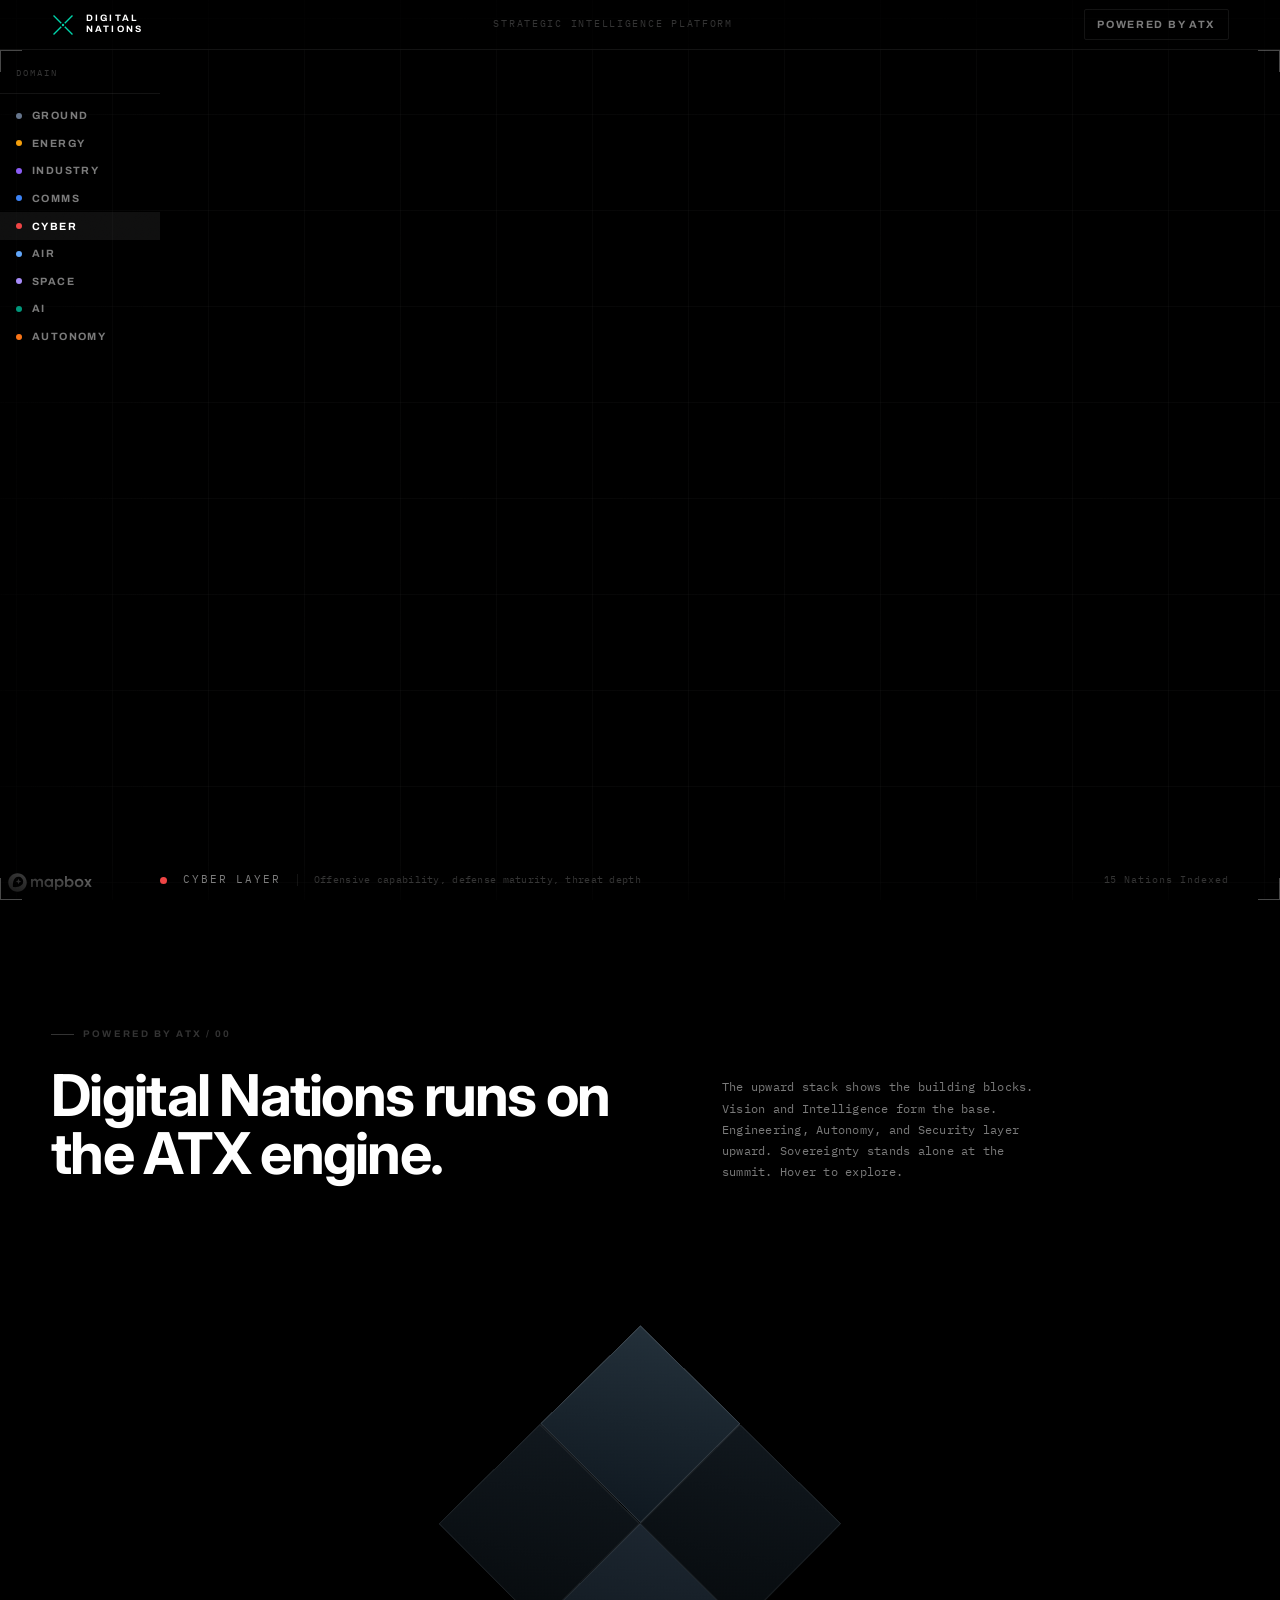
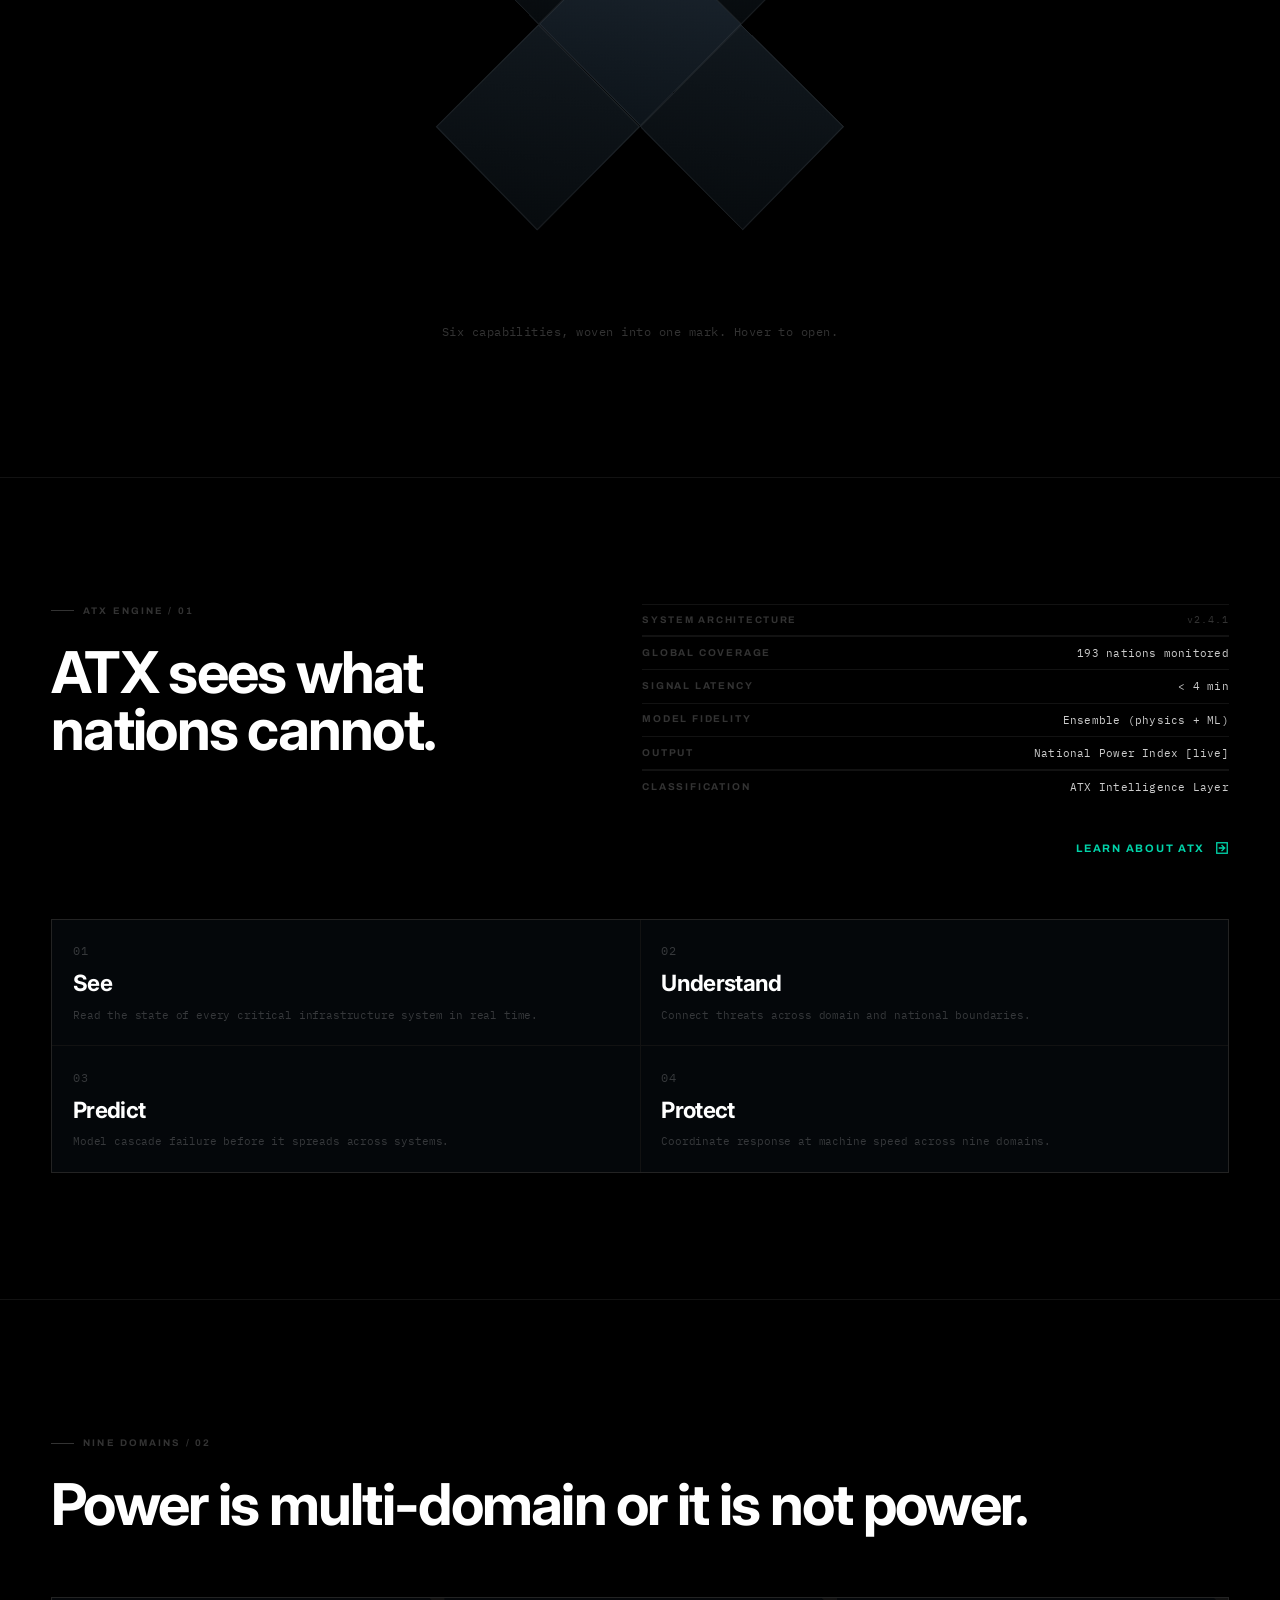
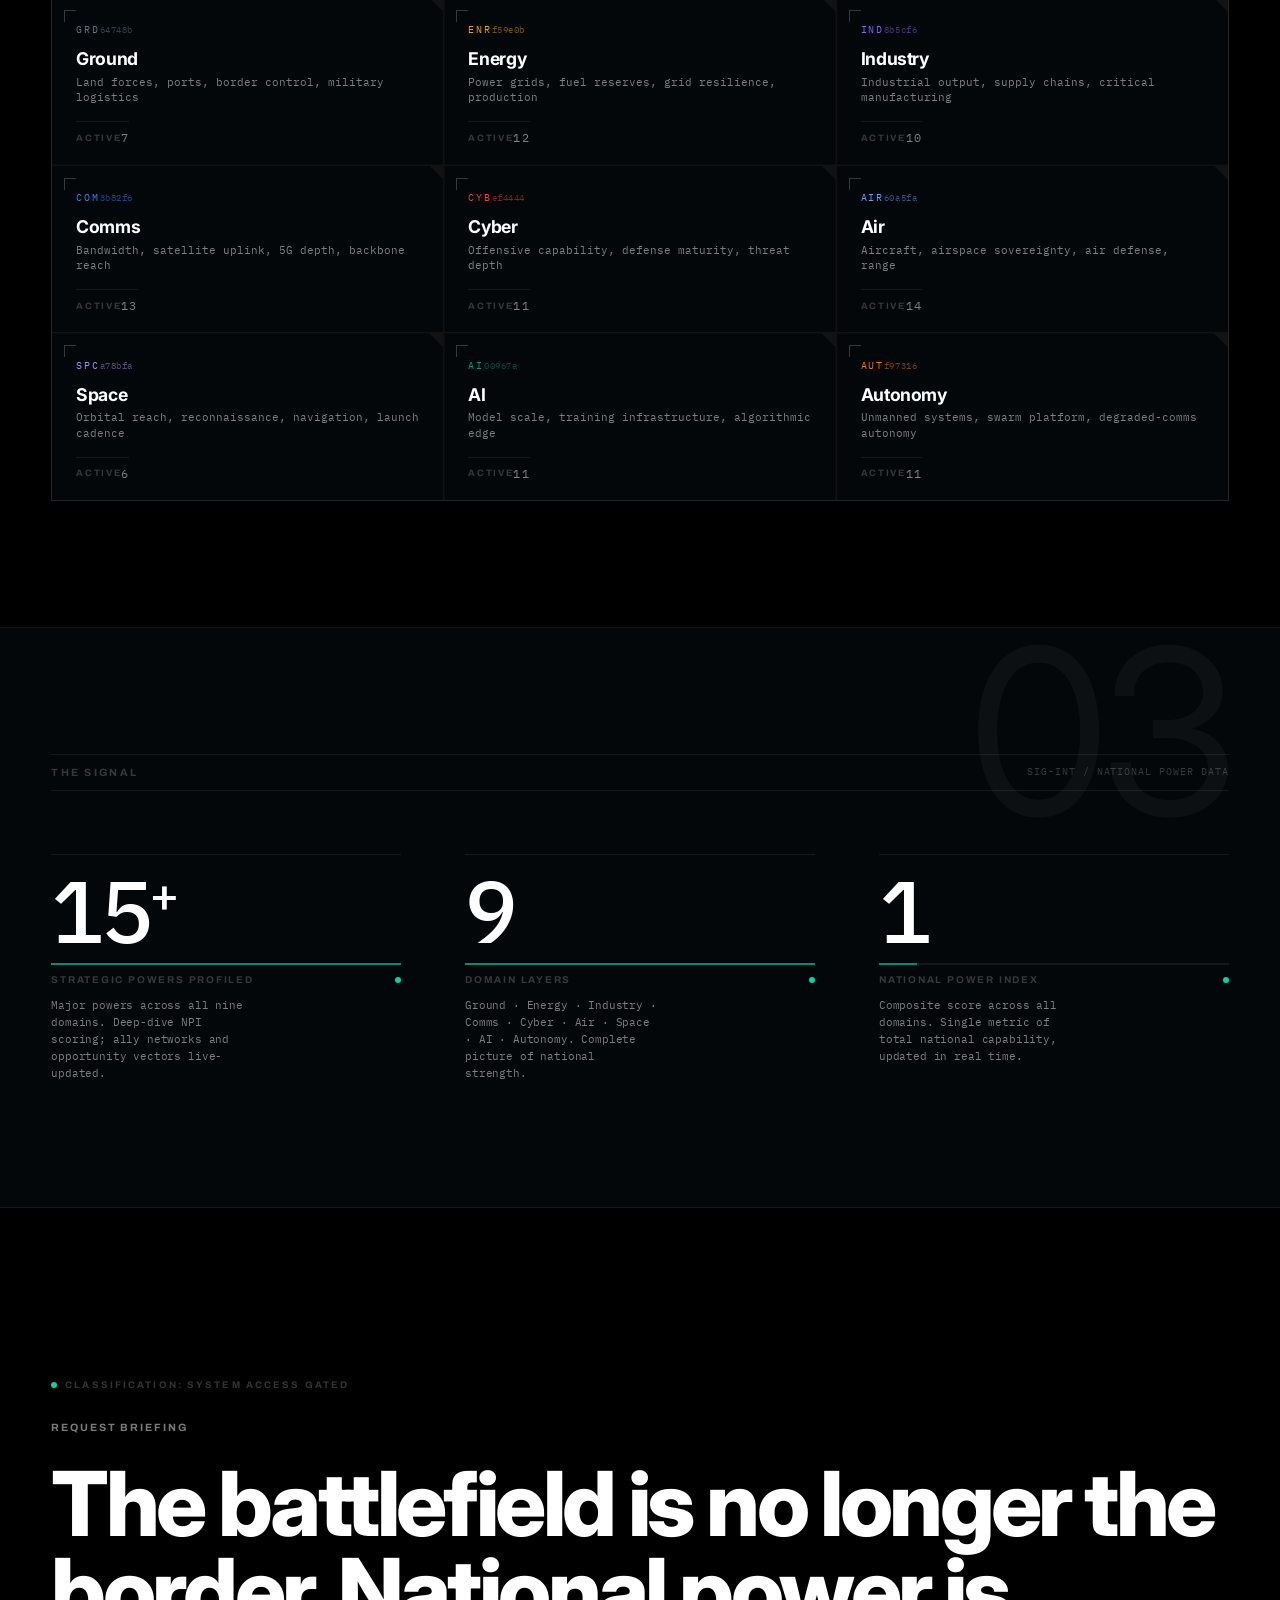
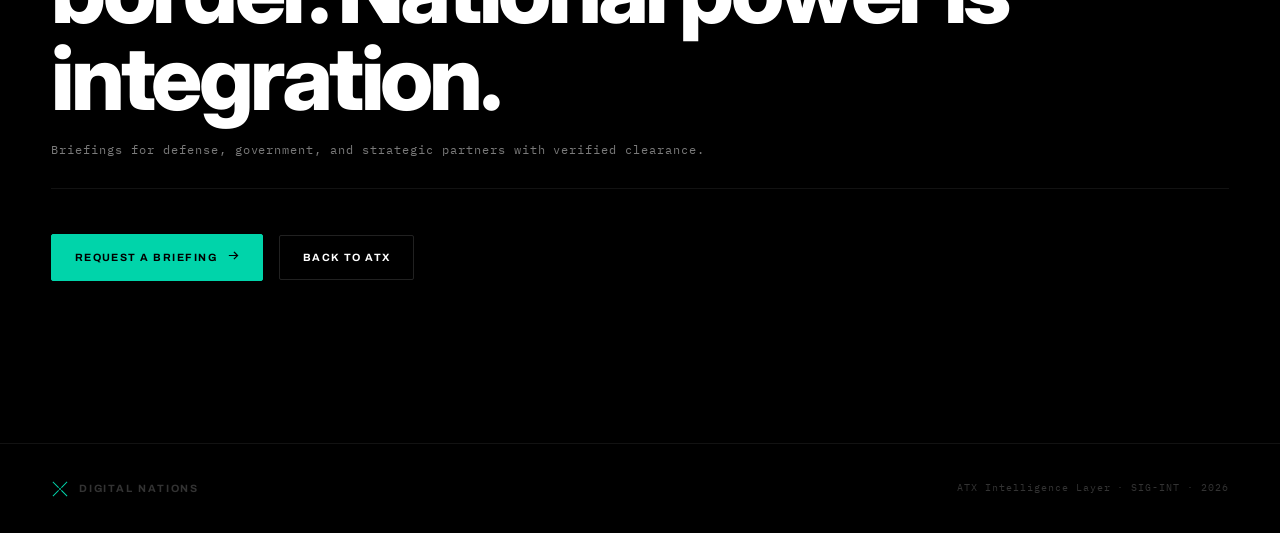
==== index.html @ 3fffde50 "Deploy: globe height fix" ====
<!DOCTYPE html>
<html lang="en">
  <head>
    <meta charset="UTF-8" />
    <meta name="viewport" content="width=device-width, initial-scale=1.0" />
    <title>Digital Nations — Strategic Intelligence Platform</title>
    <meta name="description" content="The battlefield is no longer the border. Map the power of nations across nine domains of national strength." />
    <link rel="preconnect" href="https://fonts.googleapis.com" />
    <link rel="preconnect" href="https://fonts.gstatic.com" crossorigin />
    <link href="https://fonts.googleapis.com/css2?family=IBM+Plex+Mono:wght@400;500&family=Inter:ital,opsz,wght@0,14..32,400;0,14..32,500;0,14..32,600;0,14..32,700;0,14..32,800;1,14..32,400&family=Archivo:wght@600;700&display=swap" rel="stylesheet" />
    <script type="module" crossorigin src="/assets/digital-nations-COZP13fL.js"></script>
    <link rel="stylesheet" crossorigin href="/assets/digital-nations-DhK5no0y.css">
  </head>
  <body>
    <div id="dn-root"></div>
  </body>
</html>
---- assets/digital-nations-DhK5no0y.css ----
:root{--nav-h:50px;--void:#000;--abyss:#04070a;--panel:#060c10;--glass:#ffffff0a;--wire:#ffffff12;--wire-2:#ffffff21;--ghost:#fff3;--dim:#ffffff7a;--text:#fffc;--bright:#fff;--accent:#00d4aa;--accent-sel:#00d4aa40;--d-ground:#64748b;--d-energy:#f59e0b;--d-industry:#8b5cf6;--d-comms:#3b82f6;--d-cyber:#ef4444;--d-air:#60a5fa;--d-space:#a78bfa;--d-ai:#00967a;--d-auto:#f97316;--sans:"Inter", system-ui, sans-serif;--label:"Archivo", "Inter", system-ui, sans-serif;--mono:"IBM Plex Mono", "Courier New", monospace;--fs-hero:clamp(2.8rem, 7vw, 6.6rem);--fs-h2:clamp(2rem, 4.5vw, 4rem);--fs-h3:clamp(1.1rem, 1.6vw, 1.5rem);--fs-stat:clamp(2.8rem, 7vw, 5.5rem);--fs-label:.66rem;--fs-label-s:.6rem;--fs-mono:.72rem;--fs-mono-s:.6rem;--fs-data:2.4rem;--track-display:-.03em;--track-hero:-.04em;--track-label:.18em;--track-label-s:.22em;--track-mono:.1em;--mx:clamp(1.2rem, 4vw, 5rem);--cols:12;--gap-col:1.125rem;--gap-row:1.25rem;--notch:14px;--notch-media:60px;--dur-fast:.25s;--dur:.3s;--dur-slow:.5s;--ease:cubic-bezier(.215, .62, .34, 1);--ease-out:ease-out}@media (prefers-reduced-motion:reduce){*,:before,:after{transition-duration:.01ms!important;animation:none!important}}.reveal{opacity:0;transition:opacity var(--dur-slow) var(--ease), transform var(--dur-slow) var(--ease);transform:translateY(20px)}.reveal.is-in{opacity:1;transform:none}*{box-sizing:border-box;margin:0;padding:0}html{-webkit-font-smoothing:antialiased;text-rendering:optimizelegibility;background:var(--void);scroll-behavior:smooth;font-size:16px}body{background:var(--void);color:var(--text);font-family:var(--sans);letter-spacing:-.01em;font-weight:400;line-height:1.5;overflow-x:clip}::selection{background:var(--accent-sel);color:var(--bright)}img,video{max-width:100%;display:block}a{color:inherit;text-decoration:none}body:after{content:"";z-index:999;pointer-events:none;opacity:.04;mix-blend-mode:overlay;background-image:url("data:image/svg+xml,%3Csvg xmlns='http://www.w3.org/2000/svg' width='160' height='160'%3E%3Cfilter id='n'%3E%3CfeTurbulence type='fractalNoise' baseFrequency='0.85' numOctaves='2'/%3E%3C/filter%3E%3Crect width='100%25' height='100%25' filter='url(%23n)'/%3E%3C/svg%3E");position:fixed;inset:0}.dn-nav{z-index:100;height:var(--nav-h);padding-inline:var(--mx);-webkit-backdrop-filter:blur(24px);border-bottom:1px solid var(--wire);background:#000000d1;justify-content:space-between;align-items:center;gap:1rem;display:flex;position:fixed;inset:0 0 auto}.dn-nav__logo{align-items:center;gap:.7rem;display:flex}.dn-nav__x{width:24px;height:24px;color:var(--accent);flex-shrink:0}.dn-nav__name{flex-direction:column;gap:.1rem;line-height:1;display:flex}.dn-nav__name span{font-family:var(--label);text-transform:uppercase;letter-spacing:var(--track-label-s);color:var(--bright);font-size:.58rem;font-weight:700}.dn-nav__class{font-family:var(--mono);font-size:var(--fs-mono-s);letter-spacing:var(--track-label);color:var(--ghost);text-transform:uppercase}@media (width<=700px){.dn-nav__class{display:none}}.dn-nav__atx{font-family:var(--label);text-transform:uppercase;letter-spacing:.16em;font-weight:700;font-size:var(--fs-label);color:var(--dim);border:1px solid var(--wire);transition:color var(--dur-fast) var(--ease-out), border-color var(--dur-fast) var(--ease-out);white-space:nowrap;border-radius:2px;padding:.4rem .8rem}.dn-nav__atx:hover{color:var(--bright);border-color:var(--wire-2)}.dn-stage{height:100svh;position:relative;overflow:hidden}.dn-map{z-index:0;width:100%;height:100%;position:absolute;inset:0}.dn-grid{z-index:2;pointer-events:none;background-image:linear-gradient(#ffffff06 1px,#0000 1px),linear-gradient(90deg,#ffffff06 1px,#0000 1px);background-position:50%;background-size:96px 96px;position:absolute;inset:0}.dn-corner{z-index:6;pointer-events:none;width:22px;height:22px;position:absolute}.dn-corner--tl{top:var(--nav-h);border-top:1px solid #ffffff47;border-left:1px solid #ffffff47;left:0}.dn-corner--tr{top:var(--nav-h);border-top:1px solid #ffffff47;border-right:1px solid #ffffff47;right:0}.dn-corner--bl{border-bottom:1px solid #ffffff47;border-left:1px solid #ffffff47;bottom:0;left:0}.dn-corner--br{border-bottom:1px solid #ffffff47;border-right:1px solid #ffffff47;bottom:0;right:0}.dn-layers{top:var(--nav-h);z-index:5;scrollbar-width:none;background:linear-gradient(90deg,#000000c7 0%,#0000 100%);flex-direction:column;width:160px;padding:1rem 0;display:flex;position:absolute;bottom:0;left:0;overflow-y:auto}.dn-layers::-webkit-scrollbar{display:none}.dn-layers__head{font-family:var(--mono);letter-spacing:var(--track-label-s);color:var(--ghost);text-transform:uppercase;border-bottom:1px solid var(--wire);margin-bottom:.5rem;padding:0 1rem .8rem;font-size:.58rem}.dn-layer{cursor:pointer;text-align:left;transition:background var(--dur-fast) var(--ease-out);background:0 0;border:none;align-items:center;gap:.6rem;padding:.52rem 1rem;display:flex}.dn-layer:hover{background:#ffffff0d}.dn-layer--active{background:#ffffff0f}.dn-layer__dot{background:var(--lc,#ffffff4d);border-radius:50%;flex-shrink:0;width:6px;height:6px}.dn-layer__label{font-family:var(--label);text-transform:uppercase;letter-spacing:.14em;font-weight:700;font-size:var(--fs-label);color:var(--dim);transition:color var(--dur-fast) var(--ease-out)}.dn-layer--active .dn-layer__label{color:var(--bright)}.dn-layer:hover .dn-layer__label{color:var(--text)}.dn-strip{z-index:5;padding:.75rem var(--mx) .75rem 160px;pointer-events:none;background:linear-gradient(#0000 0%,#000000b8 100%);align-items:center;gap:1rem;display:flex;position:absolute;bottom:0;left:0;right:0}.dn-strip__dot{border-radius:50%;flex-shrink:0;width:7px;height:7px}.dn-strip__name{font-family:var(--mono);font-size:var(--fs-label);letter-spacing:var(--track-label);color:var(--dim);text-transform:uppercase;white-space:nowrap}.dn-strip__sep{background:var(--wire);flex-shrink:0;width:1px;height:12px}.dn-strip__desc{font-family:var(--mono);font-size:var(--fs-mono-s);color:var(--ghost);letter-spacing:.03em;white-space:nowrap;text-overflow:ellipsis;overflow:hidden}.dn-strip__count{font-family:var(--mono);font-size:var(--fs-mono-s);color:var(--ghost);letter-spacing:var(--track-mono);white-space:nowrap;margin-left:auto}@media (width<=700px){.dn-strip{padding-left:1rem}.dn-strip__desc,.dn-strip__count{display:none}}.dn-panel{top:var(--nav-h);z-index:10;-webkit-backdrop-filter:blur(20px);border-left:1px solid var(--wire);scrollbar-width:none;background:#04080cf0;flex-direction:column;gap:0;width:340px;animation:.38s cubic-bezier(.22,1,.36,1) forwards panelIn;display:flex;position:absolute;bottom:0;right:0;overflow-y:auto}.dn-panel::-webkit-scrollbar{display:none}@keyframes panelIn{0%{opacity:0;transform:translate(20px)}to{opacity:1;transform:translate(0)}}.dn-panel__head{border-bottom:1px solid var(--wire);justify-content:space-between;align-items:flex-start;gap:.5rem;padding:1.2rem 1.2rem 1rem;display:flex}.dn-panel__tag{font-family:var(--label);font-weight:700;font-size:var(--fs-label-s);letter-spacing:var(--track-label-s);color:var(--accent);text-transform:uppercase;margin-bottom:.4rem}.dn-panel__name{font-family:var(--label);letter-spacing:.06em;color:var(--bright);text-transform:uppercase;font-size:1.05rem;font-weight:700;line-height:1.1}.dn-panel__id{font-family:var(--mono);font-size:var(--fs-mono-s);color:var(--ghost);letter-spacing:var(--track-mono);margin-top:.3rem}.dn-panel__close{border:1px solid var(--wire);cursor:pointer;width:28px;height:28px;color:var(--dim);transition:border-color var(--dur-fast) var(--ease-out), color var(--dur-fast) var(--ease-out);background:0 0;border-radius:2px;flex-shrink:0;justify-content:center;align-items:center;display:flex}.dn-panel__close:hover{border-color:var(--wire-2);color:var(--bright)}.dn-panel__close svg{width:12px;height:12px}.dn-panel__npi{border-bottom:1px solid var(--wire);background:#ffffff05;align-items:baseline;gap:.6rem;padding:1rem 1.2rem;display:flex;position:relative;overflow:hidden}.dn-panel__npi-x{opacity:.04;pointer-events:none;width:80px;height:80px;color:var(--bright);position:absolute;top:50%;right:1.2rem;transform:translateY(-50%)}.dn-panel__npi-x svg{width:100%;height:100%}.dn-panel__npi-val{font-family:var(--mono);font-weight:500;font-size:var(--fs-data);color:var(--bright);letter-spacing:-.03em;z-index:1;line-height:1;position:relative}.dn-panel__npi-label{font-family:var(--label);font-weight:700;font-size:var(--fs-label-s);letter-spacing:var(--track-label-s);color:var(--ghost);text-transform:uppercase;z-index:1;position:relative}.dn-panel__section-label{font-family:var(--label);letter-spacing:var(--track-label-s);text-transform:uppercase;color:var(--ghost);justify-content:space-between;align-items:center;margin-bottom:.75rem;font-size:.56rem;font-weight:700;display:flex}.dn-panel__section-tag{font-family:var(--mono);font-size:var(--fs-mono-s);letter-spacing:var(--track-mono);color:var(--ghost);text-transform:uppercase}.dn-panel__intel{border-bottom:1px solid var(--wire);flex-direction:column;gap:.5rem;padding:.9rem 1.2rem;display:flex}.dn-panel__intel-row{border-top:1px solid var(--wire);align-items:center;gap:.5rem;padding-top:.45rem;display:flex}.dn-panel__intel-abbr{font-family:var(--mono);font-size:var(--fs-mono-s);letter-spacing:.08em;flex-shrink:0;width:28px}.dn-panel__intel-bar{background:var(--wire);flex:1;height:2px;overflow:hidden}.dn-panel__intel-fill{height:100%;transition:width .6s cubic-bezier(.22,1,.36,1)}.dn-panel__intel-val{font-family:var(--mono);font-size:var(--fs-mono-s);color:var(--text);letter-spacing:var(--track-mono);text-align:right;flex-shrink:0;width:24px}.dn-panel__intel--context .dn-panel__context{font-family:var(--mono);color:var(--dim);max-height:4.5em;font-size:.7rem;line-height:1.5;overflow:hidden}.dn-panel__opp{border-top:1px solid var(--wire);padding-top:.45rem}.dn-panel__opp-text{font-family:var(--mono);color:var(--text);letter-spacing:.02em;font-size:.68rem;line-height:1.5}.dn-panel__opp-pending{font-family:var(--mono);font-size:var(--fs-mono-s);color:var(--ghost);letter-spacing:var(--track-mono);text-transform:uppercase}.dn-panel__layers{border-bottom:1px solid var(--wire);flex-direction:column;gap:.65rem;padding:1rem 1.2rem;display:flex}.dn-panel__layer-head{align-items:center;gap:.5rem;display:flex}.dn-panel__layer-abbr{font-family:var(--mono);font-size:var(--fs-mono-s);letter-spacing:.08em;flex-shrink:0;width:26px}.dn-panel__layer-label{font-size:var(--fs-mono);color:var(--dim);letter-spacing:.01em;flex:1}.dn-panel__layer--active .dn-panel__layer-label{color:var(--text)}.dn-panel__layer-val{font-family:var(--mono);color:var(--text);letter-spacing:.04em;text-align:right;width:26px;font-size:.7rem}.dn-gauge{background:#ffffff12;height:2px;margin-top:5px;overflow:hidden}.dn-gauge__fill{height:100%;transition:width .6s cubic-bezier(.22,1,.36,1)}.dn-panel__allies{border-bottom:1px solid var(--wire);padding:1rem 1.2rem}.dn-panel__ally-row{flex-wrap:wrap;gap:.4rem;display:flex}.dn-panel__ally{font-family:var(--mono);font-size:var(--fs-mono-s);letter-spacing:.06em;color:var(--dim);border:1px solid var(--wire);border-radius:2px;padding:.22rem .5rem}.dn-panel__foot{font-family:var(--mono);font-size:var(--fs-mono-s);letter-spacing:var(--track-mono);color:var(--ghost);text-transform:uppercase;border-top:1px solid var(--wire);margin-top:auto;padding:.8rem 1.2rem}@media (width<=600px){.dn-panel{width:100%}}.dn-wrap{width:100%;max-width:1640px;padding-inline:var(--mx);margin:0 auto}.dn-kicker{font-family:var(--label);text-transform:uppercase;letter-spacing:var(--track-label-s);font-weight:700;font-size:var(--fs-label-s);color:var(--ghost);align-items:center;gap:.6rem;display:inline-flex}.dn-kicker:before{content:"";background:var(--ghost);width:1.4rem;height:1px}.dn-h1{font-family:var(--sans);letter-spacing:var(--track-hero);font-weight:800;line-height:.97;font-size:var(--fs-hero);color:var(--bright)}.dn-h2{font-family:var(--sans);letter-spacing:var(--track-display);font-weight:700;line-height:1;font-size:var(--fs-h2);color:var(--bright)}.dn-h3{font-family:var(--sans);letter-spacing:-.02em;font-weight:600;line-height:1.05;font-size:var(--fs-h3);color:var(--bright)}.dn-mt-s{margin-top:.9rem}.dn-mt-m{margin-top:1.6rem}.dn-mt-l{margin-top:clamp(2rem,5vh,3.5rem)}.dn-engine{border-bottom:1px solid var(--wire);background:var(--void);padding-block:clamp(6rem,14vh,12rem)}.dn-engine__header{grid-template-columns:1fr 1.2fr;align-items:start;gap:clamp(3rem,8vw,8rem);margin-bottom:clamp(3rem,7vh,6rem);display:grid}@media (width<=900px){.dn-engine__header{grid-template-columns:1fr}}.dn-engine__header-left,.dn-engine__hud{flex-direction:column;display:flex}.dn-hud__line{background:var(--wire);height:1px}.dn-hud__line--top{margin-bottom:0}.dn-hud__title-row{justify-content:space-between;align-items:center;padding:.5rem 0;display:flex}.dn-hud__title{font-family:var(--label);font-weight:700;font-size:var(--fs-label-s);letter-spacing:var(--track-label);text-transform:uppercase;color:var(--ghost)}.dn-hud__ver{font-family:var(--mono);font-size:var(--fs-mono-s);color:var(--ghost);letter-spacing:var(--track-mono)}.dn-hud__rows{flex-direction:column;display:flex}.dn-hud__row,.dn-hud__class-row{border-top:1px solid var(--wire);justify-content:space-between;align-items:center;padding:.5rem 0;display:flex}.dn-hud__row-label{font-family:var(--label);letter-spacing:var(--track-label);text-transform:uppercase;color:var(--ghost);font-size:.62rem;font-weight:700}.dn-hud__row-val{font-family:var(--mono);color:var(--text);letter-spacing:.02em;font-size:.68rem}.dn-engine__grid{margin-top:0}.dn-engine__moves{background:var(--wire);border:1px solid var(--wire);grid-template-columns:1fr 1fr;gap:1px;display:grid}.dn-move{background:var(--abyss);transition:background var(--dur) var(--ease-out);padding:1.4rem 1.3rem}.dn-move:hover{background:var(--panel)}.dn-move__n{font-family:var(--mono);font-size:var(--fs-mono);color:var(--ghost);letter-spacing:var(--track-mono)}.dn-move__t{font-family:var(--sans);letter-spacing:var(--track-display);color:var(--bright);margin-top:.4rem;font-size:1.4rem;font-weight:700}.dn-move__d{font-family:var(--mono);color:var(--ghost);margin-top:.45rem;font-size:.7rem;line-height:1.45}.dn-engine__link{font-family:var(--label);text-transform:uppercase;letter-spacing:.16em;color:var(--accent);transition:gap var(--dur-fast) var(--ease-out);align-self:flex-end;align-items:center;gap:.6rem;margin-top:clamp(1.8rem,4vh,3rem);font-size:.68rem;font-weight:700;display:inline-flex}.dn-engine__link:hover{gap:1rem}.dn-domains{border-bottom:1px solid var(--wire);background:var(--void);padding-block:clamp(6rem,14vh,12rem)}.dn-domains__header{margin-bottom:clamp(3rem,7vh,5rem)}.dn-domains__grid{background:var(--wire);border:1px solid var(--wire);grid-template-columns:repeat(3,1fr);gap:1px;display:grid}@media (width<=960px){.dn-domains__grid{grid-template-columns:repeat(2,1fr)}}@media (width<=560px){.dn-domains__grid{grid-template-columns:1fr}}.dn-domain-card{background:var(--abyss);cursor:pointer;text-align:left;transition:background var(--dur) var(--ease-out);clip-path:polygon(0 0, calc(100% - var(--notch)) 0, 100% var(--notch), 100% 100%, 0 100%);border:none;flex-direction:column;gap:.4rem;padding:1.6rem 1.5rem 1.2rem;display:flex;position:relative}.dn-domain-card:hover{background:var(--panel)}.dn-domain-card__corner{pointer-events:none;border-top:1px solid #fff3;border-left:1px solid #fff3;width:12px;height:12px;position:absolute;top:.75rem;left:.75rem}.dn-domain-card__top{justify-content:space-between;align-items:center;margin-bottom:.4rem;display:flex}.dn-domain-card__abbr{font-family:var(--mono);letter-spacing:var(--track-label);font-size:.62rem;font-weight:400}.dn-domain-card__hex{font-family:var(--mono);letter-spacing:.06em;opacity:.5;font-size:.56rem}.dn-domain-card__name{font-family:var(--sans);letter-spacing:-.02em;color:var(--bright);font-size:1.1rem;font-weight:700;line-height:1.1}.dn-domain-card__desc{font-family:var(--mono);color:var(--dim);max-height:2.8em;font-size:.68rem;line-height:1.4;overflow:hidden}.dn-domain-card__foot{border-top:1px solid var(--wire);justify-content:space-between;align-items:center;margin-top:.6rem;padding-top:.5rem;display:flex}.dn-domain-card__foot-label{font-family:var(--label);letter-spacing:var(--track-label);text-transform:uppercase;color:var(--ghost);font-size:.58rem;font-weight:700}.dn-domain-card__foot-count{font-family:var(--mono);font-size:var(--fs-mono);color:var(--dim);letter-spacing:var(--track-mono);transition:color var(--dur-fast) var(--ease-out)}.dn-domain-card:hover .dn-domain-card__foot-count{color:var(--accent)}.dn-signal{border-bottom:1px solid var(--wire);background:var(--abyss);padding-block:clamp(6rem,14vh,12rem);position:relative;overflow:hidden}.dn-signal__ghost{top:0;right:var(--mx);font-family:var(--sans);color:#ffffff0a;pointer-events:none;-webkit-user-select:none;user-select:none;letter-spacing:-.04em;font-size:clamp(8rem,18vw,16rem);font-weight:400;line-height:.9;position:absolute}.dn-signal__head{border-top:1px solid var(--wire);border-bottom:1px solid var(--wire);justify-content:space-between;align-items:center;margin-bottom:clamp(3rem,7vh,5rem);padding:.6rem 0;display:flex}.dn-signal__head-left{font-family:var(--label);font-weight:700;font-size:var(--fs-label);letter-spacing:var(--track-label-s);text-transform:uppercase;color:var(--ghost)}.dn-signal__head-right{font-family:var(--mono);font-size:var(--fs-mono-s);letter-spacing:var(--track-mono);color:var(--ghost);text-transform:uppercase}.dn-signal__stats{grid-template-columns:repeat(3,1fr);align-items:start;gap:clamp(2rem,5vw,4rem);display:grid}@media (width<=720px){.dn-signal__stats{grid-template-columns:1fr;gap:2.5rem}}.dn-stat{flex-direction:column;display:flex}.dn-stat__line{background:var(--wire);height:1px;margin-bottom:1rem}.dn-stat__num{font-family:var(--mono);font-weight:500;font-size:var(--fs-stat);color:var(--bright);letter-spacing:-.04em;line-height:.9}.dn-stat__sup{vertical-align:super;letter-spacing:0;font-size:.55em}.dn-stat__bar{background:var(--wire);height:2px;margin-top:.8rem;overflow:hidden}.dn-stat__bar-fill{background:var(--accent);opacity:.6;height:100%}.dn-stat__meta{justify-content:space-between;align-items:center;margin-top:.5rem;display:flex}.dn-stat__label{font-family:var(--label);letter-spacing:var(--track-label);text-transform:uppercase;color:var(--ghost);font-size:.62rem;font-weight:700}.dn-stat__live{background:var(--accent);border-radius:50%;flex-shrink:0;width:6px;height:6px}.dn-stat__body{font-family:var(--mono);color:var(--dim);max-width:28ch;margin-top:.6rem;font-size:.7rem;line-height:1.5}.dn-cta{background:var(--void);padding-block:clamp(7rem,18vh,15rem)}.dn-cta__class{font-family:var(--label);font-weight:700;font-size:var(--fs-label-s);letter-spacing:var(--track-label-s);text-transform:uppercase;color:var(--ghost);align-items:center;gap:.5rem;display:inline-flex}.dn-cta__class-dot{background:var(--accent);border-radius:50%;flex-shrink:0;width:6px;height:6px}.dn-cta__intent{font-family:var(--label);font-weight:700;font-size:var(--fs-label);letter-spacing:var(--track-label);text-transform:uppercase;color:var(--dim);margin-top:1.6rem}.dn-cta .dn-h1{max-width:20ch}.dn-cta__sub{font-family:var(--mono);letter-spacing:.08em;color:var(--dim);margin-top:1.2rem;font-size:.76rem;line-height:1.5}.dn-cta__hr{background:var(--wire);height:1px;margin-top:1.8rem}.dn-cta__actions{flex-wrap:wrap;justify-content:flex-start;align-items:center;gap:1rem;margin-top:clamp(2.2rem,5vh,3.6rem);display:flex}.dn-btn{font-family:var(--label);text-transform:uppercase;letter-spacing:.14em;font-weight:700;font-size:var(--fs-label);border:1px solid var(--wire-2);color:var(--bright);cursor:pointer;transition:background var(--dur) var(--ease-out), border-color var(--dur) var(--ease-out);white-space:nowrap;background:0 0;border-radius:2px;align-items:center;gap:.6rem;padding:.85rem 1.4rem;display:inline-flex}.dn-btn:hover{border-color:var(--wire-2);background:#ffffff0f}.dn-btn--solid{background:var(--accent);border-color:var(--accent);color:#000}.dn-btn--solid:hover{background:var(--accent);border-color:var(--accent)}.dn-btn__arrow{transition:transform var(--dur-fast) var(--ease-out)}.dn-btn:hover .dn-btn__arrow{transform:translate(3px)}.dn-foot{border-top:1px solid var(--wire);background:var(--void);padding-block:2.2rem}.dn-foot__row{flex-wrap:wrap;justify-content:space-between;align-items:center;gap:1rem;display:flex}.dn-foot__logo{align-items:center;gap:.6rem;display:flex}.dn-foot__logo svg{width:18px;height:18px;color:var(--accent)}.dn-foot__name{font-family:var(--label);font-weight:700;font-size:var(--fs-label);letter-spacing:var(--track-label);text-transform:uppercase;color:var(--ghost)}.dn-foot__meta{font-family:var(--mono);font-size:var(--fs-mono-s);letter-spacing:var(--track-mono);color:#fff3}.dn-mark{background:var(--void);border-bottom:1px solid var(--wire);padding-block:clamp(5rem,13vh,10rem);position:relative;overflow:clip}.dn-mark__head{grid-template-columns:1.1fr .9fr;align-items:end;gap:clamp(1.4rem,4vw,4rem);margin-bottom:clamp(2rem,6vh,4rem);display:grid}.dn-mark__intro{font-family:var(--mono);letter-spacing:.02em;color:var(--dim);max-width:46ch;font-size:.78rem;line-height:1.7}@media (width<=860px){.dn-mark__head{grid-template-columns:1fr}}.dn-mark__stageHost{perspective:1600px;perspective-origin:50% 42%;justify-content:center;padding:clamp(3.5rem,10vh,6rem) 0 clamp(2.5rem,6vh,4rem);display:flex}.dn-mark__stage{--bs:clamp(86px, 11vw, 150px);--d:clamp(13px, 1.8vw, 24px);width:calc(2.828 * var(--bs));height:calc(3.536 * var(--bs));transform-style:preserve-3d;transform:rotateX(calc(6deg + var(--rx,0deg))) rotateY(var(--ry,0deg));position:relative}.dn-mk-block{width:var(--bs);height:var(--bs);left:calc((.914 + var(--cx)) * var(--bs));top:calc((.207 + var(--cy)) * var(--bs));transform-style:preserve-3d;cursor:pointer;-webkit-tap-highlight-color:transparent;font:inherit;color:inherit;background:0 0;border:0;padding:0;position:absolute}.dn-mk-block__solid{transform-style:preserve-3d;transition:transform var(--dur-slow) var(--ease), filter var(--dur) var(--ease);position:absolute;inset:0;transform:rotate(45deg)translateZ(0)}.dn-mk-block.is-hover{z-index:8}.dn-mk-block.is-hover .dn-mk-block__solid{transform:rotateZ(45deg) translateZ(calc(var(--d) + clamp(54px, 9vw, 128px))) scale(1.7)}.dn-mk-block.is-dim .dn-mk-block__solid{filter:brightness(.5)saturate(.8);transform:rotate(45deg)translateZ(-10px)scale(.95)}.dn-mk-block__face{transform:translateZ(var(--d));outline:1px solid var(--wire);outline-offset:-1px;background:linear-gradient(147deg,#11181e 0%,#070b0e 100%);position:absolute;inset:0;overflow:hidden}.dn-mk-block--light .dn-mk-block__face{background:linear-gradient(147deg,#1c2630 0%,#0d141a 100%)}.dn-mk-block--target .dn-mk-block__face{outline-color:var(--wire-2);background:linear-gradient(147deg,#23303a 0%,#0f1820 100%)}.dn-mk-block.is-hover .dn-mk-block__face{outline:1px solid var(--accent);outline-offset:-1px}.dn-mk-block__wall{background:linear-gradient(#0c1116,#050709);position:absolute}.dn-mk-block__wall--b{width:100%;height:var(--d);transform-origin:bottom;background:linear-gradient(#161d24,#06090c);bottom:0;left:0;transform:rotateX(-90deg)}.dn-mk-block__wall--t{width:100%;height:var(--d);transform-origin:top;background:linear-gradient(#0b1014,#050709);top:0;left:0;transform:rotateX(90deg)}.dn-mk-block__wall--r{width:var(--d);transform-origin:100%;background:linear-gradient(90deg,#181f27,#06090c);height:100%;top:0;right:0;transform:rotateY(90deg)}.dn-mk-block__wall--l{width:var(--d);transform-origin:0;background:linear-gradient(90deg,#0b1014,#050709);height:100%;top:0;left:0;transform:rotateY(-90deg)}.dn-mark__caption{text-align:center;flex-direction:column;justify-content:center;align-items:center;gap:.4rem;min-height:3.4rem;margin-top:clamp(1rem,3vh,2rem);display:flex}.dn-mark__capRow{align-items:baseline;gap:.8rem;display:inline-flex}.dn-mark__capIndex{font-family:var(--mono);letter-spacing:var(--track-mono);color:var(--accent);font-size:.8rem;transform:translateY(-.18em)}.dn-mark__capName{font-family:var(--sans);letter-spacing:var(--track-display);color:var(--bright);font-size:clamp(1.4rem,2.6vw,2.1rem);font-weight:700;line-height:1}.dn-mark__capTag{font-family:var(--mono);letter-spacing:.04em;color:var(--dim);font-size:.74rem}.dn-mark__capHint{font-family:var(--mono);letter-spacing:.04em;color:var(--ghost);font-size:.76rem}.dn-mk-modal{z-index:120;-webkit-backdrop-filter:blur(12px);animation:dn-mk-fade var(--dur) var(--ease);background:#000000b8;justify-content:center;align-items:center;padding:clamp(1rem,4vw,3rem);display:flex;position:fixed;inset:0}@keyframes dn-mk-fade{0%{opacity:0}to{opacity:1}}.dn-mk-modal__panel{background:var(--panel);border:1px solid var(--wire);width:min(560px,100%);clip-path:polygon(0 0, calc(100% - var(--notch)) 0, 100% var(--notch), 100% 100%, 0 100%);flex-direction:column;gap:1rem;padding:clamp(1.8rem,3.5vw,3rem);display:flex;position:relative}.dn-mk-modal__index{font-family:var(--mono);font-size:var(--fs-mono);letter-spacing:var(--track-mono);color:var(--accent)}.dn-mk-modal__title{font-family:var(--sans);letter-spacing:var(--track-display);color:var(--bright);font-size:clamp(1.8rem,3.4vw,2.8rem);font-weight:700;line-height:1}.dn-mk-modal__body{font-family:var(--sans);color:var(--text);max-width:44ch;font-size:1rem;line-height:1.6}.dn-mk-modal__role{font-family:var(--label);text-transform:uppercase;font-size:var(--fs-label-s);letter-spacing:var(--track-label);color:var(--ghost);border-top:1px solid var(--wire);margin-top:.2rem;padding-top:1rem}.dn-mk-modal__close{border:1px solid var(--wire);width:36px;height:36px;color:var(--dim);cursor:pointer;transition:color var(--dur-fast) var(--ease-out), border-color var(--dur-fast) var(--ease-out);background:0 0;justify-content:center;align-items:center;display:flex;position:absolute;top:14px;right:14px}.dn-mk-modal__close:hover{color:var(--accent);border-color:var(--wire-2)}@media (prefers-reduced-motion:reduce){.dn-mk-block__solid{transition:none}.dn-mark__stage{transform:rotateX(6deg)}}.mapboxgl-map{-webkit-tap-highlight-color:#0000;font:12px/20px Helvetica Neue,Arial,Helvetica,sans-serif;position:relative;overflow:hidden}.mapboxgl-canvas{position:absolute;top:0;left:0}.mapboxgl-map:-webkit-full-screen{width:100%;height:100%}.mapboxgl-canary{background-color:salmon}.mapboxgl-canvas-container.mapboxgl-interactive,.mapboxgl-ctrl-group button.mapboxgl-ctrl-compass{cursor:grab;-webkit-user-select:none;user-select:none}.mapboxgl-canvas-container.mapboxgl-interactive.mapboxgl-track-pointer{cursor:pointer}.mapboxgl-canvas-container.mapboxgl-interactive:active,.mapboxgl-ctrl-group button.mapboxgl-ctrl-compass:active{cursor:grabbing}.mapboxgl-canvas-container.mapboxgl-touch-zoom-rotate,.mapboxgl-canvas-container.mapboxgl-touch-zoom-rotate .mapboxgl-canvas{touch-action:pan-x pan-y}.mapboxgl-canvas-container.mapboxgl-touch-drag-pan,.mapboxgl-canvas-container.mapboxgl-touch-drag-pan .mapboxgl-canvas{touch-action:pinch-zoom}.mapboxgl-canvas-container.mapboxgl-touch-zoom-rotate.mapboxgl-touch-drag-pan,.mapboxgl-canvas-container.mapboxgl-touch-zoom-rotate.mapboxgl-touch-drag-pan .mapboxgl-canvas{touch-action:none}.mapboxgl-ctrl-bottom,.mapboxgl-ctrl-bottom-left,.mapboxgl-ctrl-bottom-right,.mapboxgl-ctrl-left,.mapboxgl-ctrl-right,.mapboxgl-ctrl-top,.mapboxgl-ctrl-top-left,.mapboxgl-ctrl-top-right{pointer-events:none;z-index:2;position:absolute}.mapboxgl-ctrl-top-left{top:0;left:0}.mapboxgl-ctrl-top{top:0;left:50%;transform:translate(-50%)}.mapboxgl-ctrl-top-right{top:0;right:0}.mapboxgl-ctrl-right{top:50%;right:0;transform:translateY(-50%)}.mapboxgl-ctrl-bottom-right{bottom:0;right:0}.mapboxgl-ctrl-bottom{bottom:0;left:50%;transform:translate(-50%)}.mapboxgl-ctrl-bottom-left{bottom:0;left:0}.mapboxgl-ctrl-left{top:50%;left:0;transform:translateY(-50%)}.mapboxgl-ctrl{clear:both;pointer-events:auto;transform:translate(0)}.mapboxgl-ctrl-top-left .mapboxgl-ctrl{float:left;margin:10px 0 0 10px}.mapboxgl-ctrl-top .mapboxgl-ctrl{float:left;margin:10px 0}.mapboxgl-ctrl-top-right .mapboxgl-ctrl{float:right;margin:10px 10px 0 0}.mapboxgl-ctrl-bottom-right .mapboxgl-ctrl,.mapboxgl-ctrl-right .mapboxgl-ctrl{float:right;margin:0 10px 10px 0}.mapboxgl-ctrl-bottom .mapboxgl-ctrl{float:left;margin:10px 0}.mapboxgl-ctrl-bottom-left .mapboxgl-ctrl,.mapboxgl-ctrl-left .mapboxgl-ctrl{float:left;margin:0 0 10px 10px}.mapboxgl-ctrl-group{background:#fff;border-radius:4px}.mapboxgl-ctrl-group:not(:empty){box-shadow:0 0 0 2px #0000001a}@media (-ms-high-contrast:active){.mapboxgl-ctrl-group:not(:empty){box-shadow:0 0 0 2px buttontext}}.mapboxgl-ctrl-group button{background-color:initial;box-sizing:border-box;cursor:pointer;border:0;outline:none;width:32px;height:32px;padding:0;display:block;overflow:hidden}.mapboxgl-ctrl-group button+button{border-top:1px solid #ddd}.mapboxgl-ctrl button .mapboxgl-ctrl-icon{background-position:50%;background-repeat:no-repeat;width:100%;height:100%;display:block}@media (-ms-high-contrast:active){.mapboxgl-ctrl-icon{background-color:initial}.mapboxgl-ctrl-group button+button{border-top:1px solid buttontext}}.mapboxgl-ctrl-attrib-button:focus,.mapboxgl-ctrl-group button:focus{box-shadow:0 0 2px 2px #0096ff}.mapboxgl-ctrl button:disabled{cursor:not-allowed}.mapboxgl-ctrl button:disabled .mapboxgl-ctrl-icon{opacity:.25}.mapboxgl-ctrl-group button:first-child{border-radius:4px 4px 0 0}.mapboxgl-ctrl-group button:last-child{border-radius:0 0 4px 4px}.mapboxgl-ctrl-group button:only-child{border-radius:inherit}.mapboxgl-ctrl button:not(:disabled):hover{background-color:#eee}.mapboxgl-ctrl-group button:focus:focus-visible{box-shadow:0 0 2px 2px #0096ff}.mapboxgl-ctrl-group button:focus:not(:focus-visible){box-shadow:none}.mapboxgl-ctrl button.mapboxgl-ctrl-zoom-out .mapboxgl-ctrl-icon{background-image:url("data:image/svg+xml;charset=utf-8,%3Csvg xmlns='http://www.w3.org/2000/svg' fill='%23333' viewBox='0 0 29 29'%3E%3Cpath d='M10 13c-.75 0-1.5.75-1.5 1.5S9.25 16 10 16h9c.75 0 1.5-.75 1.5-1.5S19.75 13 19 13h-9z'/%3E%3C/svg%3E")}.mapboxgl-ctrl button.mapboxgl-ctrl-zoom-in .mapboxgl-ctrl-icon{background-image:url("data:image/svg+xml;charset=utf-8,%3Csvg xmlns='http://www.w3.org/2000/svg' fill='%23333' viewBox='0 0 29 29'%3E%3Cpath d='M14.5 8.5c-.75 0-1.5.75-1.5 1.5v3h-3c-.75 0-1.5.75-1.5 1.5S9.25 16 10 16h3v3c0 .75.75 1.5 1.5 1.5S16 19.75 16 19v-3h3c.75 0 1.5-.75 1.5-1.5S19.75 13 19 13h-3v-3c0-.75-.75-1.5-1.5-1.5z'/%3E%3C/svg%3E")}@media (-ms-high-contrast:active){.mapboxgl-ctrl button.mapboxgl-ctrl-zoom-out .mapboxgl-ctrl-icon{background-image:url("data:image/svg+xml;charset=utf-8,%3Csvg xmlns='http://www.w3.org/2000/svg' fill='%23fff' viewBox='0 0 29 29'%3E%3Cpath d='M10 13c-.75 0-1.5.75-1.5 1.5S9.25 16 10 16h9c.75 0 1.5-.75 1.5-1.5S19.75 13 19 13h-9z'/%3E%3C/svg%3E")}.mapboxgl-ctrl button.mapboxgl-ctrl-zoom-in .mapboxgl-ctrl-icon{background-image:url("data:image/svg+xml;charset=utf-8,%3Csvg xmlns='http://www.w3.org/2000/svg' fill='%23fff' viewBox='0 0 29 29'%3E%3Cpath d='M14.5 8.5c-.75 0-1.5.75-1.5 1.5v3h-3c-.75 0-1.5.75-1.5 1.5S9.25 16 10 16h3v3c0 .75.75 1.5 1.5 1.5S16 19.75 16 19v-3h3c.75 0 1.5-.75 1.5-1.5S19.75 13 19 13h-3v-3c0-.75-.75-1.5-1.5-1.5z'/%3E%3C/svg%3E")}}@media (-ms-high-contrast:black-on-white){.mapboxgl-ctrl button.mapboxgl-ctrl-zoom-out .mapboxgl-ctrl-icon{background-image:url("data:image/svg+xml;charset=utf-8,%3Csvg xmlns='http://www.w3.org/2000/svg' fill='%23000' viewBox='0 0 29 29'%3E%3Cpath d='M10 13c-.75 0-1.5.75-1.5 1.5S9.25 16 10 16h9c.75 0 1.5-.75 1.5-1.5S19.75 13 19 13h-9z'/%3E%3C/svg%3E")}.mapboxgl-ctrl button.mapboxgl-ctrl-zoom-in .mapboxgl-ctrl-icon{background-image:url("data:image/svg+xml;charset=utf-8,%3Csvg xmlns='http://www.w3.org/2000/svg' fill='%23000' viewBox='0 0 29 29'%3E%3Cpath d='M14.5 8.5c-.75 0-1.5.75-1.5 1.5v3h-3c-.75 0-1.5.75-1.5 1.5S9.25 16 10 16h3v3c0 .75.75 1.5 1.5 1.5S16 19.75 16 19v-3h3c.75 0 1.5-.75 1.5-1.5S19.75 13 19 13h-3v-3c0-.75-.75-1.5-1.5-1.5z'/%3E%3C/svg%3E")}}.mapboxgl-ctrl button.mapboxgl-ctrl-fullscreen .mapboxgl-ctrl-icon{background-image:url("data:image/svg+xml;charset=utf-8,%3Csvg xmlns='http://www.w3.org/2000/svg' fill='%23333' viewBox='0 0 29 29'%3E%3Cpath d='M24 16v5.5c0 1.75-.75 2.5-2.5 2.5H16v-1l3-1.5-4-5.5 1-1 5.5 4 1.5-3h1zM6 16l1.5 3 5.5-4 1 1-4 5.5 3 1.5v1H7.5C5.75 24 5 23.25 5 21.5V16h1zm7-11v1l-3 1.5 4 5.5-1 1-5.5-4L6 13H5V7.5C5 5.75 5.75 5 7.5 5H13zm11 2.5c0-1.75-.75-2.5-2.5-2.5H16v1l3 1.5-4 5.5 1 1 5.5-4 1.5 3h1V7.5z'/%3E%3C/svg%3E")}.mapboxgl-ctrl button.mapboxgl-ctrl-shrink .mapboxgl-ctrl-icon{background-image:url("data:image/svg+xml;charset=utf-8,%3Csvg xmlns='http://www.w3.org/2000/svg' viewBox='0 0 29 29'%3E%3Cpath d='M18.5 16c-1.75 0-2.5.75-2.5 2.5V24h1l1.5-3 5.5 4 1-1-4-5.5 3-1.5v-1h-5.5zM13 18.5c0-1.75-.75-2.5-2.5-2.5H5v1l3 1.5L4 24l1 1 5.5-4 1.5 3h1v-5.5zm3-8c0 1.75.75 2.5 2.5 2.5H24v-1l-3-1.5L25 5l-1-1-5.5 4L17 5h-1v5.5zM10.5 13c1.75 0 2.5-.75 2.5-2.5V5h-1l-1.5 3L5 4 4 5l4 5.5L5 12v1h5.5z'/%3E%3C/svg%3E")}@media (-ms-high-contrast:active){.mapboxgl-ctrl button.mapboxgl-ctrl-fullscreen .mapboxgl-ctrl-icon{background-image:url("data:image/svg+xml;charset=utf-8,%3Csvg xmlns='http://www.w3.org/2000/svg' fill='%23fff' viewBox='0 0 29 29'%3E%3Cpath d='M24 16v5.5c0 1.75-.75 2.5-2.5 2.5H16v-1l3-1.5-4-5.5 1-1 5.5 4 1.5-3h1zM6 16l1.5 3 5.5-4 1 1-4 5.5 3 1.5v1H7.5C5.75 24 5 23.25 5 21.5V16h1zm7-11v1l-3 1.5 4 5.5-1 1-5.5-4L6 13H5V7.5C5 5.75 5.75 5 7.5 5H13zm11 2.5c0-1.75-.75-2.5-2.5-2.5H16v1l3 1.5-4 5.5 1 1 5.5-4 1.5 3h1V7.5z'/%3E%3C/svg%3E")}.mapboxgl-ctrl button.mapboxgl-ctrl-shrink .mapboxgl-ctrl-icon{background-image:url("data:image/svg+xml;charset=utf-8,%3Csvg xmlns='http://www.w3.org/2000/svg' fill='%23fff' viewBox='0 0 29 29'%3E%3Cpath d='M18.5 16c-1.75 0-2.5.75-2.5 2.5V24h1l1.5-3 5.5 4 1-1-4-5.5 3-1.5v-1h-5.5zM13 18.5c0-1.75-.75-2.5-2.5-2.5H5v1l3 1.5L4 24l1 1 5.5-4 1.5 3h1v-5.5zm3-8c0 1.75.75 2.5 2.5 2.5H24v-1l-3-1.5L25 5l-1-1-5.5 4L17 5h-1v5.5zM10.5 13c1.75 0 2.5-.75 2.5-2.5V5h-1l-1.5 3L5 4 4 5l4 5.5L5 12v1h5.5z'/%3E%3C/svg%3E")}}@media (-ms-high-contrast:black-on-white){.mapboxgl-ctrl button.mapboxgl-ctrl-fullscreen .mapboxgl-ctrl-icon{background-image:url("data:image/svg+xml;charset=utf-8,%3Csvg xmlns='http://www.w3.org/2000/svg' fill='%23000' viewBox='0 0 29 29'%3E%3Cpath d='M24 16v5.5c0 1.75-.75 2.5-2.5 2.5H16v-1l3-1.5-4-5.5 1-1 5.5 4 1.5-3h1zM6 16l1.5 3 5.5-4 1 1-4 5.5 3 1.5v1H7.5C5.75 24 5 23.25 5 21.5V16h1zm7-11v1l-3 1.5 4 5.5-1 1-5.5-4L6 13H5V7.5C5 5.75 5.75 5 7.5 5H13zm11 2.5c0-1.75-.75-2.5-2.5-2.5H16v1l3 1.5-4 5.5 1 1 5.5-4 1.5 3h1V7.5z'/%3E%3C/svg%3E")}.mapboxgl-ctrl button.mapboxgl-ctrl-shrink .mapboxgl-ctrl-icon{background-image:url("data:image/svg+xml;charset=utf-8,%3Csvg xmlns='http://www.w3.org/2000/svg' fill='%23000' viewBox='0 0 29 29'%3E%3Cpath d='M18.5 16c-1.75 0-2.5.75-2.5 2.5V24h1l1.5-3 5.5 4 1-1-4-5.5 3-1.5v-1h-5.5zM13 18.5c0-1.75-.75-2.5-2.5-2.5H5v1l3 1.5L4 24l1 1 5.5-4 1.5 3h1v-5.5zm3-8c0 1.75.75 2.5 2.5 2.5H24v-1l-3-1.5L25 5l-1-1-5.5 4L17 5h-1v5.5zM10.5 13c1.75 0 2.5-.75 2.5-2.5V5h-1l-1.5 3L5 4 4 5l4 5.5L5 12v1h5.5z'/%3E%3C/svg%3E")}}.mapboxgl-ctrl button.mapboxgl-ctrl-compass .mapboxgl-ctrl-icon{background-image:url("data:image/svg+xml;charset=utf-8,%3Csvg xmlns='http://www.w3.org/2000/svg' fill='%23333' viewBox='0 0 29 29'%3E%3Cpath d='M10.5 14l4-8 4 8h-8z'/%3E%3Cpath id='south' d='M10.5 16l4 8 4-8h-8z' fill='%23ccc'/%3E%3C/svg%3E")}@media (-ms-high-contrast:active){.mapboxgl-ctrl button.mapboxgl-ctrl-compass .mapboxgl-ctrl-icon{background-image:url("data:image/svg+xml;charset=utf-8,%3Csvg xmlns='http://www.w3.org/2000/svg' fill='%23fff' viewBox='0 0 29 29'%3E%3Cpath d='M10.5 14l4-8 4 8h-8z'/%3E%3Cpath id='south' d='M10.5 16l4 8 4-8h-8z' fill='%23999'/%3E%3C/svg%3E")}}@media (-ms-high-contrast:black-on-white){.mapboxgl-ctrl button.mapboxgl-ctrl-compass .mapboxgl-ctrl-icon{background-image:url("data:image/svg+xml;charset=utf-8,%3Csvg xmlns='http://www.w3.org/2000/svg' fill='%23000' viewBox='0 0 29 29'%3E%3Cpath d='M10.5 14l4-8 4 8h-8z'/%3E%3Cpath id='south' d='M10.5 16l4 8 4-8h-8z' fill='%23ccc'/%3E%3C/svg%3E")}}.mapboxgl-ctrl button.mapboxgl-ctrl-arrow-up .mapboxgl-ctrl-icon{background-image:url("data:image/svg+xml;charset=utf-8,%3Csvg fill='%23333' xmlns='http://www.w3.org/2000/svg' viewBox='0 0 18 18'%3E%3Cpath fill-rule='evenodd' clip-rule='evenodd' d='M4.29289 11.7071C4.68342 12.0976 5.31658 12.0976 5.70711 11.7071L9 8.41421L12.2929 11.7071C12.6834 12.0976 13.3166 12.0976 13.7071 11.7071C14.0976 11.3166 14.0976 10.6834 13.7071 10.2929L9.70711 6.29289C9.31658 5.90237 8.68342 5.90237 8.29289 6.29289L4.29289 10.2929C3.90237 10.6834 3.90237 11.3166 4.29289 11.7071Z' fill='%23333333'/%3E%3C/svg%3E");background-size:18px 18px}.mapboxgl-ctrl button.mapboxgl-ctrl-arrow-down .mapboxgl-ctrl-icon{background-image:url("data:image/svg+xml;charset=utf-8,%3Csvg fill='%23333' xmlns='http://www.w3.org/2000/svg' viewBox='0 0 18 18'%3E%3Cpath fill-rule='evenodd' clip-rule='evenodd' d='M4.29289 6.29289C4.68342 5.90237 5.31658 5.90237 5.70711 6.29289L9 9.58579L12.2929 6.29289C12.6834 5.90237 13.3166 5.90237 13.7071 6.29289C14.0976 6.68342 14.0976 7.31658 13.7071 7.70711L9.70711 11.7071C9.31658 12.0976 8.68342 12.0976 8.29289 11.7071L4.29289 7.70711C3.90237 7.31658 3.90237 6.68342 4.29289 6.29289Z' fill='%23333333'/%3E%3C/svg%3E");background-size:18px 18px}.mapboxgl-ctrl button.mapboxgl-ctrl-indoor-toggle .mapboxgl-ctrl-icon{background-image:url("data:image/svg+xml;charset=utf-8,%3Csvg fill='%23333' xmlns='http://www.w3.org/2000/svg' viewBox='0 0 18 18'%3E%3Cpath d='M4.0017 3.0017L4.0017 15.0017L10.0017 15.0017V12.0017H12.0017V15.0017H14.0017L14.0017 3.0017C14.0097 2.86829 13.9894 2.73469 13.9419 2.60973C13.8945 2.48477 13.8211 2.37129 13.7266 2.27678C13.6321 2.18228 13.5186 2.10889 13.3937 2.06147C13.2687 2.01405 13.1351 1.99368 13.0017 2.0017L5.0017 2.0017C4.86829 1.99368 4.73469 2.01405 4.60973 2.06147C4.48477 2.10889 4.37129 2.18228 4.27678 2.27678C4.18228 2.37129 4.10889 2.48477 4.06147 2.60973C4.01405 2.73469 3.99368 2.86829 4.0017 3.0017ZM8.0017 14.0017H6.0017V12.0017H8.0017V14.0017ZM8.0017 10.0017H6.0017L6.0017 8.0017H8.0017V10.0017ZM8.0017 6.0017L6.0017 6.0017V4.0017H8.0017V6.0017ZM12.0017 10.0017H10.0017V8.0017H12.0017V10.0017ZM12.0017 6.0017H10.0017V4.0017L12.0017 4.0017V6.0017Z' fill='%23333333'/%3E%3C/svg%3E");background-size:18px 18px}@media (-ms-high-contrast:active){.mapboxgl-ctrl button.mapboxgl-ctrl-indoor-toggle .mapboxgl-ctrl-icon{background-image:url("data:image/svg+xml;charset=utf-8,%3Csvg fill='%23fff' xmlns='http://www.w3.org/2000/svg' viewBox='0 0 18 18'%3E%3Cpath d='M4.0017 3.0017L4.0017 15.0017L10.0017 15.0017V12.0017H12.0017V15.0017H14.0017L14.0017 3.0017C14.0097 2.86829 13.9894 2.73469 13.9419 2.60973C13.8945 2.48477 13.8211 2.37129 13.7266 2.27678C13.6321 2.18228 13.5186 2.10889 13.3937 2.06147C13.2687 2.01405 13.1351 1.99368 13.0017 2.0017L5.0017 2.0017C4.86829 1.99368 4.73469 2.01405 4.60973 2.06147C4.48477 2.10889 4.37129 2.18228 4.27678 2.27678C4.18228 2.37129 4.10889 2.48477 4.06147 2.60973C4.01405 2.73469 3.99368 2.86829 4.0017 3.0017ZM8.0017 14.0017H6.0017V12.0017H8.0017V14.0017ZM8.0017 10.0017H6.0017L6.0017 8.0017H8.0017V10.0017ZM8.0017 6.0017L6.0017 6.0017V4.0017H8.0017V6.0017ZM12.0017 10.0017H10.0017V8.0017H12.0017V10.0017ZM12.0017 6.0017H10.0017V4.0017L12.0017 4.0017V6.0017Z' fill='%23333333'/%3E%3C/svg%3E")}}@media (-ms-high-contrast:black-on-white){.mapboxgl-ctrl button.mapboxgl-ctrl-indoor-toggle .mapboxgl-ctrl-icon{background-image:url("data:image/svg+xml;charset=utf-8,%3Csvg fill='%23000' xmlns='http://www.w3.org/2000/svg' viewBox='0 0 18 18'%3E%3Cpath d='M4.0017 3.0017L4.0017 15.0017L10.0017 15.0017V12.0017H12.0017V15.0017H14.0017L14.0017 3.0017C14.0097 2.86829 13.9894 2.73469 13.9419 2.60973C13.8945 2.48477 13.8211 2.37129 13.7266 2.27678C13.6321 2.18228 13.5186 2.10889 13.3937 2.06147C13.2687 2.01405 13.1351 1.99368 13.0017 2.0017L5.0017 2.0017C4.86829 1.99368 4.73469 2.01405 4.60973 2.06147C4.48477 2.10889 4.37129 2.18228 4.27678 2.27678C4.18228 2.37129 4.10889 2.48477 4.06147 2.60973C4.01405 2.73469 3.99368 2.86829 4.0017 3.0017ZM8.0017 14.0017H6.0017V12.0017H8.0017V14.0017ZM8.0017 10.0017H6.0017L6.0017 8.0017H8.0017V10.0017ZM8.0017 6.0017L6.0017 6.0017V4.0017H8.0017V6.0017ZM12.0017 10.0017H10.0017V8.0017H12.0017V10.0017ZM12.0017 6.0017H10.0017V4.0017L12.0017 4.0017V6.0017Z' fill='%23333333'/%3E%3C/svg%3E")}}.mapboxgl-ctrl button.mapboxgl-ctrl-geolocate .mapboxgl-ctrl-icon{background-image:url("data:image/svg+xml;charset=utf-8,%3Csvg viewBox='0 0 20 20' xmlns='http://www.w3.org/2000/svg' fill='%23333'%3E%3Cpath d='M10 4C9 4 9 5 9 5v.1A5 5 0 0 0 5.1 9H5s-1 0-1 1 1 1 1 1h.1A5 5 0 0 0 9 14.9v.1s0 1 1 1 1-1 1-1v-.1a5 5 0 0 0 3.9-3.9h.1s1 0 1-1-1-1-1-1h-.1A5 5 0 0 0 11 5.1V5s0-1-1-1zm0 2.5a3.5 3.5 0 1 1 0 7 3.5 3.5 0 1 1 0-7z'/%3E%3Ccircle id='dot' cx='10' cy='10' r='2'/%3E%3Cpath id='stroke' d='M14 5l1 1-9 9-1-1 9-9z' display='none'/%3E%3C/svg%3E")}.mapboxgl-ctrl button.mapboxgl-ctrl-geolocate:disabled .mapboxgl-ctrl-icon{background-image:url("data:image/svg+xml;charset=utf-8,%3Csvg viewBox='0 0 20 20' xmlns='http://www.w3.org/2000/svg' fill='%23aaa'%3E%3Cpath d='M10 4C9 4 9 5 9 5v.1A5 5 0 0 0 5.1 9H5s-1 0-1 1 1 1 1 1h.1A5 5 0 0 0 9 14.9v.1s0 1 1 1 1-1 1-1v-.1a5 5 0 0 0 3.9-3.9h.1s1 0 1-1-1-1-1-1h-.1A5 5 0 0 0 11 5.1V5s0-1-1-1zm0 2.5a3.5 3.5 0 1 1 0 7 3.5 3.5 0 1 1 0-7z'/%3E%3Ccircle id='dot' cx='10' cy='10' r='2'/%3E%3Cpath id='stroke' d='M14 5l1 1-9 9-1-1 9-9z' fill='%23f00'/%3E%3C/svg%3E")}.mapboxgl-ctrl button.mapboxgl-ctrl-geolocate.mapboxgl-ctrl-geolocate-active .mapboxgl-ctrl-icon{background-image:url("data:image/svg+xml;charset=utf-8,%3Csvg viewBox='0 0 20 20' xmlns='http://www.w3.org/2000/svg' fill='%2333b5e5'%3E%3Cpath d='M10 4C9 4 9 5 9 5v.1A5 5 0 0 0 5.1 9H5s-1 0-1 1 1 1 1 1h.1A5 5 0 0 0 9 14.9v.1s0 1 1 1 1-1 1-1v-.1a5 5 0 0 0 3.9-3.9h.1s1 0 1-1-1-1-1-1h-.1A5 5 0 0 0 11 5.1V5s0-1-1-1zm0 2.5a3.5 3.5 0 1 1 0 7 3.5 3.5 0 1 1 0-7z'/%3E%3Ccircle id='dot' cx='10' cy='10' r='2'/%3E%3Cpath id='stroke' d='M14 5l1 1-9 9-1-1 9-9z' display='none'/%3E%3C/svg%3E")}.mapboxgl-ctrl button.mapboxgl-ctrl-geolocate.mapboxgl-ctrl-geolocate-active-error .mapboxgl-ctrl-icon{background-image:url("data:image/svg+xml;charset=utf-8,%3Csvg viewBox='0 0 20 20' xmlns='http://www.w3.org/2000/svg' fill='%23e58978'%3E%3Cpath d='M10 4C9 4 9 5 9 5v.1A5 5 0 0 0 5.1 9H5s-1 0-1 1 1 1 1 1h.1A5 5 0 0 0 9 14.9v.1s0 1 1 1 1-1 1-1v-.1a5 5 0 0 0 3.9-3.9h.1s1 0 1-1-1-1-1-1h-.1A5 5 0 0 0 11 5.1V5s0-1-1-1zm0 2.5a3.5 3.5 0 1 1 0 7 3.5 3.5 0 1 1 0-7z'/%3E%3Ccircle id='dot' cx='10' cy='10' r='2'/%3E%3Cpath id='stroke' d='M14 5l1 1-9 9-1-1 9-9z' display='none'/%3E%3C/svg%3E")}.mapboxgl-ctrl button.mapboxgl-ctrl-geolocate.mapboxgl-ctrl-geolocate-background .mapboxgl-ctrl-icon{background-image:url("data:image/svg+xml;charset=utf-8,%3Csvg viewBox='0 0 20 20' xmlns='http://www.w3.org/2000/svg' fill='%2333b5e5'%3E%3Cpath d='M10 4C9 4 9 5 9 5v.1A5 5 0 0 0 5.1 9H5s-1 0-1 1 1 1 1 1h.1A5 5 0 0 0 9 14.9v.1s0 1 1 1 1-1 1-1v-.1a5 5 0 0 0 3.9-3.9h.1s1 0 1-1-1-1-1-1h-.1A5 5 0 0 0 11 5.1V5s0-1-1-1zm0 2.5a3.5 3.5 0 1 1 0 7 3.5 3.5 0 1 1 0-7z'/%3E%3Ccircle id='dot' cx='10' cy='10' r='2' display='none'/%3E%3Cpath id='stroke' d='M14 5l1 1-9 9-1-1 9-9z' display='none'/%3E%3C/svg%3E")}.mapboxgl-ctrl button.mapboxgl-ctrl-geolocate.mapboxgl-ctrl-geolocate-background-error .mapboxgl-ctrl-icon{background-image:url("data:image/svg+xml;charset=utf-8,%3Csvg viewBox='0 0 20 20' xmlns='http://www.w3.org/2000/svg' fill='%23e54e33'%3E%3Cpath d='M10 4C9 4 9 5 9 5v.1A5 5 0 0 0 5.1 9H5s-1 0-1 1 1 1 1 1h.1A5 5 0 0 0 9 14.9v.1s0 1 1 1 1-1 1-1v-.1a5 5 0 0 0 3.9-3.9h.1s1 0 1-1-1-1-1-1h-.1A5 5 0 0 0 11 5.1V5s0-1-1-1zm0 2.5a3.5 3.5 0 1 1 0 7 3.5 3.5 0 1 1 0-7z'/%3E%3Ccircle id='dot' cx='10' cy='10' r='2' display='none'/%3E%3Cpath id='stroke' d='M14 5l1 1-9 9-1-1 9-9z' display='none'/%3E%3C/svg%3E")}.mapboxgl-ctrl button.mapboxgl-ctrl-geolocate.mapboxgl-ctrl-geolocate-waiting .mapboxgl-ctrl-icon{animation:2s linear infinite mapboxgl-spin}@media (-ms-high-contrast:active){.mapboxgl-ctrl button.mapboxgl-ctrl-geolocate .mapboxgl-ctrl-icon{background-image:url("data:image/svg+xml;charset=utf-8,%3Csvg viewBox='0 0 20 20' xmlns='http://www.w3.org/2000/svg' fill='%23fff'%3E%3Cpath d='M10 4C9 4 9 5 9 5v.1A5 5 0 0 0 5.1 9H5s-1 0-1 1 1 1 1 1h.1A5 5 0 0 0 9 14.9v.1s0 1 1 1 1-1 1-1v-.1a5 5 0 0 0 3.9-3.9h.1s1 0 1-1-1-1-1-1h-.1A5 5 0 0 0 11 5.1V5s0-1-1-1zm0 2.5a3.5 3.5 0 1 1 0 7 3.5 3.5 0 1 1 0-7z'/%3E%3Ccircle id='dot' cx='10' cy='10' r='2'/%3E%3Cpath id='stroke' d='M14 5l1 1-9 9-1-1 9-9z' display='none'/%3E%3C/svg%3E")}.mapboxgl-ctrl button.mapboxgl-ctrl-geolocate:disabled .mapboxgl-ctrl-icon{background-image:url("data:image/svg+xml;charset=utf-8,%3Csvg viewBox='0 0 20 20' xmlns='http://www.w3.org/2000/svg' fill='%23999'%3E%3Cpath d='M10 4C9 4 9 5 9 5v.1A5 5 0 0 0 5.1 9H5s-1 0-1 1 1 1 1 1h.1A5 5 0 0 0 9 14.9v.1s0 1 1 1 1-1 1-1v-.1a5 5 0 0 0 3.9-3.9h.1s1 0 1-1-1-1-1-1h-.1A5 5 0 0 0 11 5.1V5s0-1-1-1zm0 2.5a3.5 3.5 0 1 1 0 7 3.5 3.5 0 1 1 0-7z'/%3E%3Ccircle id='dot' cx='10' cy='10' r='2'/%3E%3Cpath id='stroke' d='M14 5l1 1-9 9-1-1 9-9z' fill='%23f00'/%3E%3C/svg%3E")}.mapboxgl-ctrl button.mapboxgl-ctrl-geolocate.mapboxgl-ctrl-geolocate-active .mapboxgl-ctrl-icon{background-image:url("data:image/svg+xml;charset=utf-8,%3Csvg viewBox='0 0 20 20' xmlns='http://www.w3.org/2000/svg' fill='%2333b5e5'%3E%3Cpath d='M10 4C9 4 9 5 9 5v.1A5 5 0 0 0 5.1 9H5s-1 0-1 1 1 1 1 1h.1A5 5 0 0 0 9 14.9v.1s0 1 1 1 1-1 1-1v-.1a5 5 0 0 0 3.9-3.9h.1s1 0 1-1-1-1-1-1h-.1A5 5 0 0 0 11 5.1V5s0-1-1-1zm0 2.5a3.5 3.5 0 1 1 0 7 3.5 3.5 0 1 1 0-7z'/%3E%3Ccircle id='dot' cx='10' cy='10' r='2'/%3E%3Cpath id='stroke' d='M14 5l1 1-9 9-1-1 9-9z' display='none'/%3E%3C/svg%3E")}.mapboxgl-ctrl button.mapboxgl-ctrl-geolocate.mapboxgl-ctrl-geolocate-active-error .mapboxgl-ctrl-icon{background-image:url("data:image/svg+xml;charset=utf-8,%3Csvg viewBox='0 0 20 20' xmlns='http://www.w3.org/2000/svg' fill='%23e58978'%3E%3Cpath d='M10 4C9 4 9 5 9 5v.1A5 5 0 0 0 5.1 9H5s-1 0-1 1 1 1 1 1h.1A5 5 0 0 0 9 14.9v.1s0 1 1 1 1-1 1-1v-.1a5 5 0 0 0 3.9-3.9h.1s1 0 1-1-1-1-1-1h-.1A5 5 0 0 0 11 5.1V5s0-1-1-1zm0 2.5a3.5 3.5 0 1 1 0 7 3.5 3.5 0 1 1 0-7z'/%3E%3Ccircle id='dot' cx='10' cy='10' r='2'/%3E%3Cpath id='stroke' d='M14 5l1 1-9 9-1-1 9-9z' display='none'/%3E%3C/svg%3E")}.mapboxgl-ctrl button.mapboxgl-ctrl-geolocate.mapboxgl-ctrl-geolocate-background .mapboxgl-ctrl-icon{background-image:url("data:image/svg+xml;charset=utf-8,%3Csvg viewBox='0 0 20 20' xmlns='http://www.w3.org/2000/svg' fill='%2333b5e5'%3E%3Cpath d='M10 4C9 4 9 5 9 5v.1A5 5 0 0 0 5.1 9H5s-1 0-1 1 1 1 1 1h.1A5 5 0 0 0 9 14.9v.1s0 1 1 1 1-1 1-1v-.1a5 5 0 0 0 3.9-3.9h.1s1 0 1-1-1-1-1-1h-.1A5 5 0 0 0 11 5.1V5s0-1-1-1zm0 2.5a3.5 3.5 0 1 1 0 7 3.5 3.5 0 1 1 0-7z'/%3E%3Ccircle id='dot' cx='10' cy='10' r='2' display='none'/%3E%3Cpath id='stroke' d='M14 5l1 1-9 9-1-1 9-9z' display='none'/%3E%3C/svg%3E")}.mapboxgl-ctrl button.mapboxgl-ctrl-geolocate.mapboxgl-ctrl-geolocate-background-error .mapboxgl-ctrl-icon{background-image:url("data:image/svg+xml;charset=utf-8,%3Csvg viewBox='0 0 20 20' xmlns='http://www.w3.org/2000/svg' fill='%23e54e33'%3E%3Cpath d='M10 4C9 4 9 5 9 5v.1A5 5 0 0 0 5.1 9H5s-1 0-1 1 1 1 1 1h.1A5 5 0 0 0 9 14.9v.1s0 1 1 1 1-1 1-1v-.1a5 5 0 0 0 3.9-3.9h.1s1 0 1-1-1-1-1-1h-.1A5 5 0 0 0 11 5.1V5s0-1-1-1zm0 2.5a3.5 3.5 0 1 1 0 7 3.5 3.5 0 1 1 0-7z'/%3E%3Ccircle id='dot' cx='10' cy='10' r='2' display='none'/%3E%3Cpath id='stroke' d='M14 5l1 1-9 9-1-1 9-9z' display='none'/%3E%3C/svg%3E")}}@media (-ms-high-contrast:black-on-white){.mapboxgl-ctrl button.mapboxgl-ctrl-geolocate .mapboxgl-ctrl-icon{background-image:url("data:image/svg+xml;charset=utf-8,%3Csvg viewBox='0 0 20 20' xmlns='http://www.w3.org/2000/svg' fill='%23000'%3E%3Cpath d='M10 4C9 4 9 5 9 5v.1A5 5 0 0 0 5.1 9H5s-1 0-1 1 1 1 1 1h.1A5 5 0 0 0 9 14.9v.1s0 1 1 1 1-1 1-1v-.1a5 5 0 0 0 3.9-3.9h.1s1 0 1-1-1-1-1-1h-.1A5 5 0 0 0 11 5.1V5s0-1-1-1zm0 2.5a3.5 3.5 0 1 1 0 7 3.5 3.5 0 1 1 0-7z'/%3E%3Ccircle id='dot' cx='10' cy='10' r='2'/%3E%3Cpath id='stroke' d='M14 5l1 1-9 9-1-1 9-9z' display='none'/%3E%3C/svg%3E")}.mapboxgl-ctrl button.mapboxgl-ctrl-geolocate:disabled .mapboxgl-ctrl-icon{background-image:url("data:image/svg+xml;charset=utf-8,%3Csvg viewBox='0 0 20 20' xmlns='http://www.w3.org/2000/svg' fill='%23666'%3E%3Cpath d='M10 4C9 4 9 5 9 5v.1A5 5 0 0 0 5.1 9H5s-1 0-1 1 1 1 1 1h.1A5 5 0 0 0 9 14.9v.1s0 1 1 1 1-1 1-1v-.1a5 5 0 0 0 3.9-3.9h.1s1 0 1-1-1-1-1-1h-.1A5 5 0 0 0 11 5.1V5s0-1-1-1zm0 2.5a3.5 3.5 0 1 1 0 7 3.5 3.5 0 1 1 0-7z'/%3E%3Ccircle id='dot' cx='10' cy='10' r='2'/%3E%3Cpath id='stroke' d='M14 5l1 1-9 9-1-1 9-9z' fill='%23f00'/%3E%3C/svg%3E")}}@keyframes mapboxgl-spin{0%{transform:rotate(0)}to{transform:rotate(1turn)}}a.mapboxgl-ctrl-logo{cursor:pointer;background-image:url("data:image/svg+xml;charset=utf-8,%3Csvg xmlns='http://www.w3.org/2000/svg' xmlns:xlink='http://www.w3.org/1999/xlink' fill-rule='evenodd' viewBox='0 0 88 23'%3E%3Cdefs%3E%3Cpath id='logo' d='M11.5 2.25c5.105 0 9.25 4.145 9.25 9.25s-4.145 9.25-9.25 9.25-9.25-4.145-9.25-9.25 4.145-9.25 9.25-9.25zM6.997 15.983c-.051-.338-.828-5.802 2.233-8.873a4.395 4.395 0 013.13-1.28c1.27 0 2.49.51 3.39 1.42.91.9 1.42 2.12 1.42 3.39 0 1.18-.449 2.301-1.28 3.13C12.72 16.93 7 16 7 16l-.003-.017zM15.3 10.5l-2 .8-.8 2-.8-2-2-.8 2-.8.8-2 .8 2 2 .8z'/%3E%3Cpath id='text' d='M50.63 8c.13 0 .23.1.23.23V9c.7-.76 1.7-1.18 2.73-1.18 2.17 0 3.95 1.85 3.95 4.17s-1.77 4.19-3.94 4.19c-1.04 0-2.03-.43-2.74-1.18v3.77c0 .13-.1.23-.23.23h-1.4c-.13 0-.23-.1-.23-.23V8.23c0-.12.1-.23.23-.23h1.4zm-3.86.01c.01 0 .01 0 .01-.01.13 0 .22.1.22.22v7.55c0 .12-.1.23-.23.23h-1.4c-.13 0-.23-.1-.23-.23V15c-.7.76-1.69 1.19-2.73 1.19-2.17 0-3.94-1.87-3.94-4.19 0-2.32 1.77-4.19 3.94-4.19 1.03 0 2.02.43 2.73 1.18v-.75c0-.12.1-.23.23-.23h1.4zm26.375-.19a4.24 4.24 0 00-4.16 3.29c-.13.59-.13 1.19 0 1.77a4.233 4.233 0 004.17 3.3c2.35 0 4.26-1.87 4.26-4.19 0-2.32-1.9-4.17-4.27-4.17zM60.63 5c.13 0 .23.1.23.23v3.76c.7-.76 1.7-1.18 2.73-1.18 1.88 0 3.45 1.4 3.84 3.28.13.59.13 1.2 0 1.8-.39 1.88-1.96 3.29-3.84 3.29-1.03 0-2.02-.43-2.73-1.18v.77c0 .12-.1.23-.23.23h-1.4c-.13 0-.23-.1-.23-.23V5.23c0-.12.1-.23.23-.23h1.4zm-34 11h-1.4c-.13 0-.23-.11-.23-.23V8.22c.01-.13.1-.22.23-.22h1.4c.13 0 .22.11.23.22v.68c.5-.68 1.3-1.09 2.16-1.1h.03c1.09 0 2.09.6 2.6 1.55.45-.95 1.4-1.55 2.44-1.56 1.62 0 2.93 1.25 2.9 2.78l.03 5.2c0 .13-.1.23-.23.23h-1.41c-.13 0-.23-.11-.23-.23v-4.59c0-.98-.74-1.71-1.62-1.71-.8 0-1.46.7-1.59 1.62l.01 4.68c0 .13-.11.23-.23.23h-1.41c-.13 0-.23-.11-.23-.23v-4.59c0-.98-.74-1.71-1.62-1.71-.85 0-1.54.79-1.6 1.8v4.5c0 .13-.1.23-.23.23zm53.615 0h-1.61c-.04 0-.08-.01-.12-.03-.09-.06-.13-.19-.06-.28l2.43-3.71-2.39-3.65a.213.213 0 01-.03-.12c0-.12.09-.21.21-.21h1.61c.13 0 .24.06.3.17l1.41 2.37 1.4-2.37a.34.34 0 01.3-.17h1.6c.04 0 .08.01.12.03.09.06.13.19.06.28l-2.37 3.65 2.43 3.7c0 .05.01.09.01.13 0 .12-.09.21-.21.21h-1.61c-.13 0-.24-.06-.3-.17l-1.44-2.42-1.44 2.42a.34.34 0 01-.3.17zm-7.12-1.49c-1.33 0-2.42-1.12-2.42-2.51 0-1.39 1.08-2.52 2.42-2.52 1.33 0 2.42 1.12 2.42 2.51 0 1.39-1.08 2.51-2.42 2.52zm-19.865 0c-1.32 0-2.39-1.11-2.42-2.48v-.07c.02-1.38 1.09-2.49 2.4-2.49 1.32 0 2.41 1.12 2.41 2.51 0 1.39-1.07 2.52-2.39 2.53zm-8.11-2.48c-.01 1.37-1.09 2.47-2.41 2.47s-2.42-1.12-2.42-2.51c0-1.39 1.08-2.52 2.4-2.52 1.33 0 2.39 1.11 2.41 2.48l.02.08zm18.12 2.47c-1.32 0-2.39-1.11-2.41-2.48v-.06c.02-1.38 1.09-2.48 2.41-2.48s2.42 1.12 2.42 2.51c0 1.39-1.09 2.51-2.42 2.51z'/%3E%3C/defs%3E%3Cmask id='clip'%3E%3Crect x='0' y='0' width='100%25' height='100%25' fill='white'/%3E%3Cuse xlink:href='%23logo'/%3E%3Cuse xlink:href='%23text'/%3E%3C/mask%3E%3Cg id='outline' opacity='0.3' stroke='%23000' stroke-width='3'%3E%3Ccircle mask='url(%23clip)' cx='11.5' cy='11.5' r='9.25'/%3E%3Cuse xlink:href='%23text' mask='url(%23clip)'/%3E%3C/g%3E%3Cg id='fill' opacity='0.9' fill='%23fff'%3E%3Cuse xlink:href='%23logo'/%3E%3Cuse xlink:href='%23text'/%3E%3C/g%3E%3C/svg%3E");background-repeat:no-repeat;width:88px;height:23px;margin:0 0 -4px -4px;display:block;overflow:hidden}a.mapboxgl-ctrl-logo.mapboxgl-compact{width:23px}@media (-ms-high-contrast:active){a.mapboxgl-ctrl-logo{background-color:initial;background-image:url("data:image/svg+xml;charset=utf-8,%3Csvg xmlns='http://www.w3.org/2000/svg' xmlns:xlink='http://www.w3.org/1999/xlink' fill-rule='evenodd' viewBox='0 0 88 23'%3E%3Cdefs%3E%3Cpath id='logo' d='M11.5 2.25c5.105 0 9.25 4.145 9.25 9.25s-4.145 9.25-9.25 9.25-9.25-4.145-9.25-9.25 4.145-9.25 9.25-9.25zM6.997 15.983c-.051-.338-.828-5.802 2.233-8.873a4.395 4.395 0 013.13-1.28c1.27 0 2.49.51 3.39 1.42.91.9 1.42 2.12 1.42 3.39 0 1.18-.449 2.301-1.28 3.13C12.72 16.93 7 16 7 16l-.003-.017zM15.3 10.5l-2 .8-.8 2-.8-2-2-.8 2-.8.8-2 .8 2 2 .8z'/%3E%3Cpath id='text' d='M50.63 8c.13 0 .23.1.23.23V9c.7-.76 1.7-1.18 2.73-1.18 2.17 0 3.95 1.85 3.95 4.17s-1.77 4.19-3.94 4.19c-1.04 0-2.03-.43-2.74-1.18v3.77c0 .13-.1.23-.23.23h-1.4c-.13 0-.23-.1-.23-.23V8.23c0-.12.1-.23.23-.23h1.4zm-3.86.01c.01 0 .01 0 .01-.01.13 0 .22.1.22.22v7.55c0 .12-.1.23-.23.23h-1.4c-.13 0-.23-.1-.23-.23V15c-.7.76-1.69 1.19-2.73 1.19-2.17 0-3.94-1.87-3.94-4.19 0-2.32 1.77-4.19 3.94-4.19 1.03 0 2.02.43 2.73 1.18v-.75c0-.12.1-.23.23-.23h1.4zm26.375-.19a4.24 4.24 0 00-4.16 3.29c-.13.59-.13 1.19 0 1.77a4.233 4.233 0 004.17 3.3c2.35 0 4.26-1.87 4.26-4.19 0-2.32-1.9-4.17-4.27-4.17zM60.63 5c.13 0 .23.1.23.23v3.76c.7-.76 1.7-1.18 2.73-1.18 1.88 0 3.45 1.4 3.84 3.28.13.59.13 1.2 0 1.8-.39 1.88-1.96 3.29-3.84 3.29-1.03 0-2.02-.43-2.73-1.18v.77c0 .12-.1.23-.23.23h-1.4c-.13 0-.23-.1-.23-.23V5.23c0-.12.1-.23.23-.23h1.4zm-34 11h-1.4c-.13 0-.23-.11-.23-.23V8.22c.01-.13.1-.22.23-.22h1.4c.13 0 .22.11.23.22v.68c.5-.68 1.3-1.09 2.16-1.1h.03c1.09 0 2.09.6 2.6 1.55.45-.95 1.4-1.55 2.44-1.56 1.62 0 2.93 1.25 2.9 2.78l.03 5.2c0 .13-.1.23-.23.23h-1.41c-.13 0-.23-.11-.23-.23v-4.59c0-.98-.74-1.71-1.62-1.71-.8 0-1.46.7-1.59 1.62l.01 4.68c0 .13-.11.23-.23.23h-1.41c-.13 0-.23-.11-.23-.23v-4.59c0-.98-.74-1.71-1.62-1.71-.85 0-1.54.79-1.6 1.8v4.5c0 .13-.1.23-.23.23zm53.615 0h-1.61c-.04 0-.08-.01-.12-.03-.09-.06-.13-.19-.06-.28l2.43-3.71-2.39-3.65a.213.213 0 01-.03-.12c0-.12.09-.21.21-.21h1.61c.13 0 .24.06.3.17l1.41 2.37 1.4-2.37a.34.34 0 01.3-.17h1.6c.04 0 .08.01.12.03.09.06.13.19.06.28l-2.37 3.65 2.43 3.7c0 .05.01.09.01.13 0 .12-.09.21-.21.21h-1.61c-.13 0-.24-.06-.3-.17l-1.44-2.42-1.44 2.42a.34.34 0 01-.3.17zm-7.12-1.49c-1.33 0-2.42-1.12-2.42-2.51 0-1.39 1.08-2.52 2.42-2.52 1.33 0 2.42 1.12 2.42 2.51 0 1.39-1.08 2.51-2.42 2.52zm-19.865 0c-1.32 0-2.39-1.11-2.42-2.48v-.07c.02-1.38 1.09-2.49 2.4-2.49 1.32 0 2.41 1.12 2.41 2.51 0 1.39-1.07 2.52-2.39 2.53zm-8.11-2.48c-.01 1.37-1.09 2.47-2.41 2.47s-2.42-1.12-2.42-2.51c0-1.39 1.08-2.52 2.4-2.52 1.33 0 2.39 1.11 2.41 2.48l.02.08zm18.12 2.47c-1.32 0-2.39-1.11-2.41-2.48v-.06c.02-1.38 1.09-2.48 2.41-2.48s2.42 1.12 2.42 2.51c0 1.39-1.09 2.51-2.42 2.51z'/%3E%3C/defs%3E%3Cmask id='clip'%3E%3Crect x='0' y='0' width='100%25' height='100%25' fill='white'/%3E%3Cuse xlink:href='%23logo'/%3E%3Cuse xlink:href='%23text'/%3E%3C/mask%3E%3Cg id='outline' opacity='1' stroke='%23000' stroke-width='3'%3E%3Ccircle mask='url(%23clip)' cx='11.5' cy='11.5' r='9.25'/%3E%3Cuse xlink:href='%23text' mask='url(%23clip)'/%3E%3C/g%3E%3Cg id='fill' opacity='1' fill='%23fff'%3E%3Cuse xlink:href='%23logo'/%3E%3Cuse xlink:href='%23text'/%3E%3C/g%3E%3C/svg%3E")}}@media (-ms-high-contrast:black-on-white){a.mapboxgl-ctrl-logo{background-image:url("data:image/svg+xml;charset=utf-8,%3Csvg xmlns='http://www.w3.org/2000/svg' xmlns:xlink='http://www.w3.org/1999/xlink' fill-rule='evenodd' viewBox='0 0 88 23'%3E%3Cdefs%3E%3Cpath id='logo' d='M11.5 2.25c5.105 0 9.25 4.145 9.25 9.25s-4.145 9.25-9.25 9.25-9.25-4.145-9.25-9.25 4.145-9.25 9.25-9.25zM6.997 15.983c-.051-.338-.828-5.802 2.233-8.873a4.395 4.395 0 013.13-1.28c1.27 0 2.49.51 3.39 1.42.91.9 1.42 2.12 1.42 3.39 0 1.18-.449 2.301-1.28 3.13C12.72 16.93 7 16 7 16l-.003-.017zM15.3 10.5l-2 .8-.8 2-.8-2-2-.8 2-.8.8-2 .8 2 2 .8z'/%3E%3Cpath id='text' d='M50.63 8c.13 0 .23.1.23.23V9c.7-.76 1.7-1.18 2.73-1.18 2.17 0 3.95 1.85 3.95 4.17s-1.77 4.19-3.94 4.19c-1.04 0-2.03-.43-2.74-1.18v3.77c0 .13-.1.23-.23.23h-1.4c-.13 0-.23-.1-.23-.23V8.23c0-.12.1-.23.23-.23h1.4zm-3.86.01c.01 0 .01 0 .01-.01.13 0 .22.1.22.22v7.55c0 .12-.1.23-.23.23h-1.4c-.13 0-.23-.1-.23-.23V15c-.7.76-1.69 1.19-2.73 1.19-2.17 0-3.94-1.87-3.94-4.19 0-2.32 1.77-4.19 3.94-4.19 1.03 0 2.02.43 2.73 1.18v-.75c0-.12.1-.23.23-.23h1.4zm26.375-.19a4.24 4.24 0 00-4.16 3.29c-.13.59-.13 1.19 0 1.77a4.233 4.233 0 004.17 3.3c2.35 0 4.26-1.87 4.26-4.19 0-2.32-1.9-4.17-4.27-4.17zM60.63 5c.13 0 .23.1.23.23v3.76c.7-.76 1.7-1.18 2.73-1.18 1.88 0 3.45 1.4 3.84 3.28.13.59.13 1.2 0 1.8-.39 1.88-1.96 3.29-3.84 3.29-1.03 0-2.02-.43-2.73-1.18v.77c0 .12-.1.23-.23.23h-1.4c-.13 0-.23-.1-.23-.23V5.23c0-.12.1-.23.23-.23h1.4zm-34 11h-1.4c-.13 0-.23-.11-.23-.23V8.22c.01-.13.1-.22.23-.22h1.4c.13 0 .22.11.23.22v.68c.5-.68 1.3-1.09 2.16-1.1h.03c1.09 0 2.09.6 2.6 1.55.45-.95 1.4-1.55 2.44-1.56 1.62 0 2.93 1.25 2.9 2.78l.03 5.2c0 .13-.1.23-.23.23h-1.41c-.13 0-.23-.11-.23-.23v-4.59c0-.98-.74-1.71-1.62-1.71-.8 0-1.46.7-1.59 1.62l.01 4.68c0 .13-.11.23-.23.23h-1.41c-.13 0-.23-.11-.23-.23v-4.59c0-.98-.74-1.71-1.62-1.71-.85 0-1.54.79-1.6 1.8v4.5c0 .13-.1.23-.23.23zm53.615 0h-1.61c-.04 0-.08-.01-.12-.03-.09-.06-.13-.19-.06-.28l2.43-3.71-2.39-3.65a.213.213 0 01-.03-.12c0-.12.09-.21.21-.21h1.61c.13 0 .24.06.3.17l1.41 2.37 1.4-2.37a.34.34 0 01.3-.17h1.6c.04 0 .08.01.12.03.09.06.13.19.06.28l-2.37 3.65 2.43 3.7c0 .05.01.09.01.13 0 .12-.09.21-.21.21h-1.61c-.13 0-.24-.06-.3-.17l-1.44-2.42-1.44 2.42a.34.34 0 01-.3.17zm-7.12-1.49c-1.33 0-2.42-1.12-2.42-2.51 0-1.39 1.08-2.52 2.42-2.52 1.33 0 2.42 1.12 2.42 2.51 0 1.39-1.08 2.51-2.42 2.52zm-19.865 0c-1.32 0-2.39-1.11-2.42-2.48v-.07c.02-1.38 1.09-2.49 2.4-2.49 1.32 0 2.41 1.12 2.41 2.51 0 1.39-1.07 2.52-2.39 2.53zm-8.11-2.48c-.01 1.37-1.09 2.47-2.41 2.47s-2.42-1.12-2.42-2.51c0-1.39 1.08-2.52 2.4-2.52 1.33 0 2.39 1.11 2.41 2.48l.02.08zm18.12 2.47c-1.32 0-2.39-1.11-2.41-2.48v-.06c.02-1.38 1.09-2.48 2.41-2.48s2.42 1.12 2.42 2.51c0 1.39-1.09 2.51-2.42 2.51z'/%3E%3C/defs%3E%3Cmask id='clip'%3E%3Crect x='0' y='0' width='100%25' height='100%25' fill='white'/%3E%3Cuse xlink:href='%23logo'/%3E%3Cuse xlink:href='%23text'/%3E%3C/mask%3E%3Cg id='outline' opacity='1' stroke='%23fff' stroke-width='3' fill='%23fff'%3E%3Ccircle mask='url(%23clip)' cx='11.5' cy='11.5' r='9.25'/%3E%3Cuse xlink:href='%23text' mask='url(%23clip)'/%3E%3C/g%3E%3Cg id='fill' opacity='1' fill='%23000'%3E%3Cuse xlink:href='%23logo'/%3E%3Cuse xlink:href='%23text'/%3E%3C/g%3E%3C/svg%3E")}}.mapboxgl-ctrl.mapboxgl-ctrl-attrib{background-color:#ffffff80;margin:0;padding:0 5px}@media screen{.mapboxgl-ctrl-attrib.mapboxgl-compact{box-sizing:initial;background-color:#fff;border-radius:12px;min-height:20px;margin:10px;padding:2px 24px 2px 0;position:relative}.mapboxgl-ctrl-attrib.mapboxgl-compact-show{visibility:visible;padding:2px 28px 2px 8px}:is(.mapboxgl-ctrl-bottom-left,.mapboxgl-ctrl-left,.mapboxgl-ctrl-top-left)>.mapboxgl-ctrl-attrib.mapboxgl-compact-show{border-radius:12px;padding:2px 8px 2px 28px}.mapboxgl-ctrl-attrib.mapboxgl-compact .mapboxgl-ctrl-attrib-inner{display:none}.mapboxgl-ctrl-attrib-button{box-sizing:border-box;cursor:pointer;background-color:#ffffff80;background-image:url("data:image/svg+xml;charset=utf-8,%3Csvg viewBox='0 0 20 20' xmlns='http://www.w3.org/2000/svg' fill-rule='evenodd'%3E%3Cpath d='M4 10a6 6 0 1 0 12 0 6 6 0 1 0-12 0m5-3a1 1 0 1 0 2 0 1 1 0 1 0-2 0m0 3a1 1 0 1 1 2 0v3a1 1 0 1 1-2 0'/%3E%3C/svg%3E");border:0;border-radius:12px;outline:none;width:24px;height:24px;display:none;position:absolute;top:0;right:0}:is(.mapboxgl-ctrl-bottom-left,.mapboxgl-ctrl-left,.mapboxgl-ctrl-top-left) .mapboxgl-ctrl-attrib-button{left:0}.mapboxgl-ctrl-attrib.mapboxgl-compact .mapboxgl-ctrl-attrib-button,.mapboxgl-ctrl-attrib.mapboxgl-compact-show .mapboxgl-ctrl-attrib-inner{display:block}.mapboxgl-ctrl-attrib.mapboxgl-compact-show .mapboxgl-ctrl-attrib-button{background-color:#0000000d}.mapboxgl-ctrl-bottom-right>.mapboxgl-ctrl-attrib.mapboxgl-compact:after{bottom:0;right:0}.mapboxgl-ctrl-right>.mapboxgl-ctrl-attrib.mapboxgl-compact:after{right:0}.mapboxgl-ctrl-top-right>.mapboxgl-ctrl-attrib.mapboxgl-compact:after{top:0;right:0}.mapboxgl-ctrl-top-left>.mapboxgl-ctrl-attrib.mapboxgl-compact:after{top:0;left:0}.mapboxgl-ctrl-bottom-left>.mapboxgl-ctrl-attrib.mapboxgl-compact:after{bottom:0;left:0}.mapboxgl-ctrl-left>.mapboxgl-ctrl-attrib.mapboxgl-compact:after{left:0}}@media screen and (-ms-high-contrast:active){.mapboxgl-ctrl-attrib.mapboxgl-compact:after{background-image:url("data:image/svg+xml;charset=utf-8,%3Csvg viewBox='0 0 20 20' xmlns='http://www.w3.org/2000/svg' fill-rule='evenodd' fill='%23fff'%3E%3Cpath d='M4 10a6 6 0 1 0 12 0 6 6 0 1 0-12 0m5-3a1 1 0 1 0 2 0 1 1 0 1 0-2 0m0 3a1 1 0 1 1 2 0v3a1 1 0 1 1-2 0'/%3E%3C/svg%3E")}}@media screen and (-ms-high-contrast:black-on-white){.mapboxgl-ctrl-attrib.mapboxgl-compact:after{background-image:url("data:image/svg+xml;charset=utf-8,%3Csvg viewBox='0 0 20 20' xmlns='http://www.w3.org/2000/svg' fill-rule='evenodd'%3E%3Cpath d='M4 10a6 6 0 1 0 12 0 6 6 0 1 0-12 0m5-3a1 1 0 1 0 2 0 1 1 0 1 0-2 0m0 3a1 1 0 1 1 2 0v3a1 1 0 1 1-2 0'/%3E%3C/svg%3E")}}.mapboxgl-ctrl-attrib a{color:#000000bf;text-decoration:none}.mapboxgl-ctrl-attrib a:hover{color:inherit;text-decoration:underline}.mapboxgl-ctrl-attrib .mapbox-improve-map{margin-left:2px;font-weight:700}.mapboxgl-attrib-empty{display:none}.mapboxgl-ctrl-scale{box-sizing:border-box;color:#333;white-space:nowrap;background-color:#ffffffbf;border:2px solid #333;border-top:#333;padding:0 5px;font-size:10px}.mapboxgl-popup{pointer-events:none;will-change:transform;display:flex;position:absolute;top:0;left:0}.mapboxgl-popup-anchor-top,.mapboxgl-popup-anchor-top-left,.mapboxgl-popup-anchor-top-right{flex-direction:column}.mapboxgl-popup-anchor-bottom,.mapboxgl-popup-anchor-bottom-left,.mapboxgl-popup-anchor-bottom-right{flex-direction:column-reverse}.mapboxgl-popup-anchor-left{flex-direction:row}.mapboxgl-popup-anchor-right{flex-direction:row-reverse}.mapboxgl-popup-tip{z-index:1;border:10px solid #0000;width:0;height:0}.mapboxgl-popup-anchor-top .mapboxgl-popup-tip{border-top:none;border-bottom-color:#fff;align-self:center}.mapboxgl-popup-anchor-top-left .mapboxgl-popup-tip{border-top:none;border-bottom-color:#fff;border-left:none;align-self:flex-start}.mapboxgl-popup-anchor-top-right .mapboxgl-popup-tip{border-top:none;border-bottom-color:#fff;border-right:none;align-self:flex-end}.mapboxgl-popup-anchor-bottom .mapboxgl-popup-tip{border-top-color:#fff;border-bottom:none;align-self:center}.mapboxgl-popup-anchor-bottom-left .mapboxgl-popup-tip{border-top-color:#fff;border-bottom:none;border-left:none;align-self:flex-start}.mapboxgl-popup-anchor-bottom-right .mapboxgl-popup-tip{border-top-color:#fff;border-bottom:none;border-right:none;align-self:flex-end}.mapboxgl-popup-anchor-left .mapboxgl-popup-tip{border-left:none;border-right-color:#fff;align-self:center}.mapboxgl-popup-anchor-right .mapboxgl-popup-tip{border-left-color:#fff;border-right:none;align-self:center}.mapboxgl-popup-close-button{background-color:initial;cursor:pointer;border:0;border-radius:0 3px 0 0;position:absolute;top:0;right:0}.mapboxgl-popup-close-button:hover{background-color:#eee}.mapboxgl-popup-content{pointer-events:auto;background:#fff;border-radius:3px;padding:10px 10px 15px;position:relative;box-shadow:0 1px 2px #0000001a}.mapboxgl-popup-anchor-top-left .mapboxgl-popup-content{border-top-left-radius:0}.mapboxgl-popup-anchor-top-right .mapboxgl-popup-content{border-top-right-radius:0}.mapboxgl-popup-anchor-bottom-left .mapboxgl-popup-content{border-bottom-left-radius:0}.mapboxgl-popup-anchor-bottom-right .mapboxgl-popup-content{border-bottom-right-radius:0}.mapboxgl-popup-track-pointer{display:none}.mapboxgl-popup-track-pointer *{pointer-events:none;-webkit-user-select:none;user-select:none}.mapboxgl-map:hover .mapboxgl-popup-track-pointer{display:flex}.mapboxgl-map:active .mapboxgl-popup-track-pointer{display:none}.mapboxgl-marker{opacity:1;will-change:transform;transition:opacity .2s;position:absolute;top:0;left:0}.mapboxgl-user-location-dot,.mapboxgl-user-location-dot:before{background-color:#1da1f2;border-radius:50%;width:15px;height:15px}.mapboxgl-user-location-dot:before{content:"";animation:2s infinite mapboxgl-user-location-dot-pulse;position:absolute}.mapboxgl-user-location-dot:after{box-sizing:border-box;content:"";border:2px solid #fff;border-radius:50%;width:19px;height:19px;position:absolute;top:-2px;left:-2px;box-shadow:0 0 3px #00000059}.mapboxgl-user-location-show-heading .mapboxgl-user-location-heading{width:0;height:0}.mapboxgl-user-location-show-heading .mapboxgl-user-location-heading:after,.mapboxgl-user-location-show-heading .mapboxgl-user-location-heading:before{content:"";border-bottom:7.5px solid #4aa1eb;position:absolute}.mapboxgl-user-location-show-heading .mapboxgl-user-location-heading:before{border-left:7.5px solid #0000;transform:translateY(-28px)skewY(-20deg)}.mapboxgl-user-location-show-heading .mapboxgl-user-location-heading:after{border-right:7.5px solid #0000;transform:translate(7.5px,-28px)skewY(20deg)}@keyframes mapboxgl-user-location-dot-pulse{0%{opacity:1;transform:scale(1)}70%{opacity:0;transform:scale(3)}to{opacity:0;transform:scale(1)}}.mapboxgl-user-location-dot-stale{background-color:#aaa}.mapboxgl-user-location-dot-stale:after{display:none}.mapboxgl-user-location-accuracy-circle{background-color:#1da1f233;border-radius:100%;width:1px;height:1px}.mapboxgl-crosshair,.mapboxgl-crosshair .mapboxgl-interactive,.mapboxgl-crosshair .mapboxgl-interactive:active{cursor:crosshair}.mapboxgl-boxzoom{opacity:.5;background:#fff;border:2px dotted #202020;width:0;height:0;position:absolute;top:0;left:0}@media print{.mapbox-improve-map{display:none}}.mapboxgl-scroll-zoom-blocker,.mapboxgl-touch-pan-blocker{color:#fff;opacity:0;pointer-events:none;text-align:center;background:#000000b3;justify-content:center;align-items:center;width:100%;height:100%;font-family:-apple-system,BlinkMacSystemFont,Segoe UI,Helvetica,Arial,sans-serif;transition:opacity .75s ease-in-out 1s;display:flex;position:absolute;top:0;left:0}.mapboxgl-scroll-zoom-blocker-show,.mapboxgl-touch-pan-blocker-show{opacity:1;transition:opacity .1s ease-in-out}.mapboxgl-canvas-container.mapboxgl-touch-pan-blocker-override.mapboxgl-scrollable-page,.mapboxgl-canvas-container.mapboxgl-touch-pan-blocker-override.mapboxgl-scrollable-page .mapboxgl-canvas{touch-action:pan-x pan-y}.mapboxgl-ctrl button.mapboxgl-ctrl-level-button{text-align:center;font-size:16px;font-weight:700}.mapboxgl-ctrl button.mapboxgl-ctrl-level-button-selected{color:#000;background-color:#ccc}.mapboxgl-ctrl button.mapboxgl-ctrl-level-button-selected:hover{background-color:#ccc}
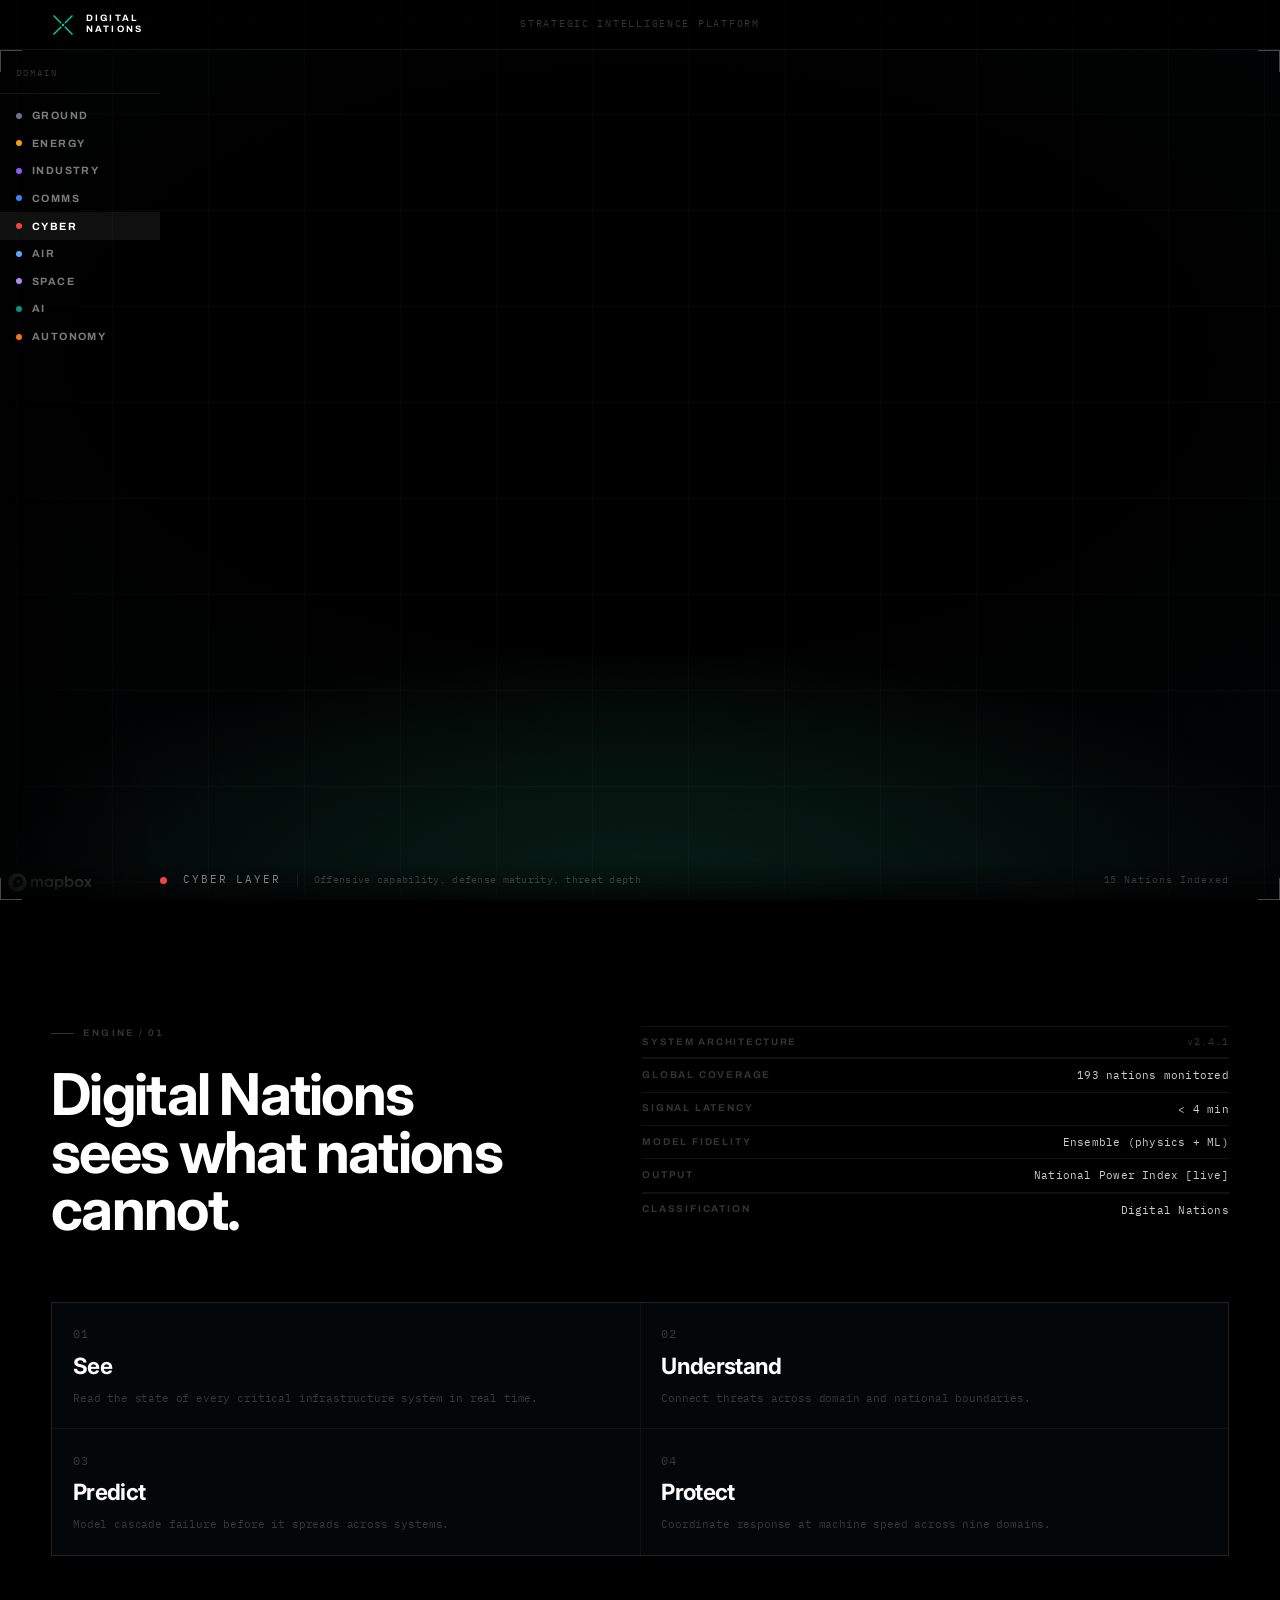
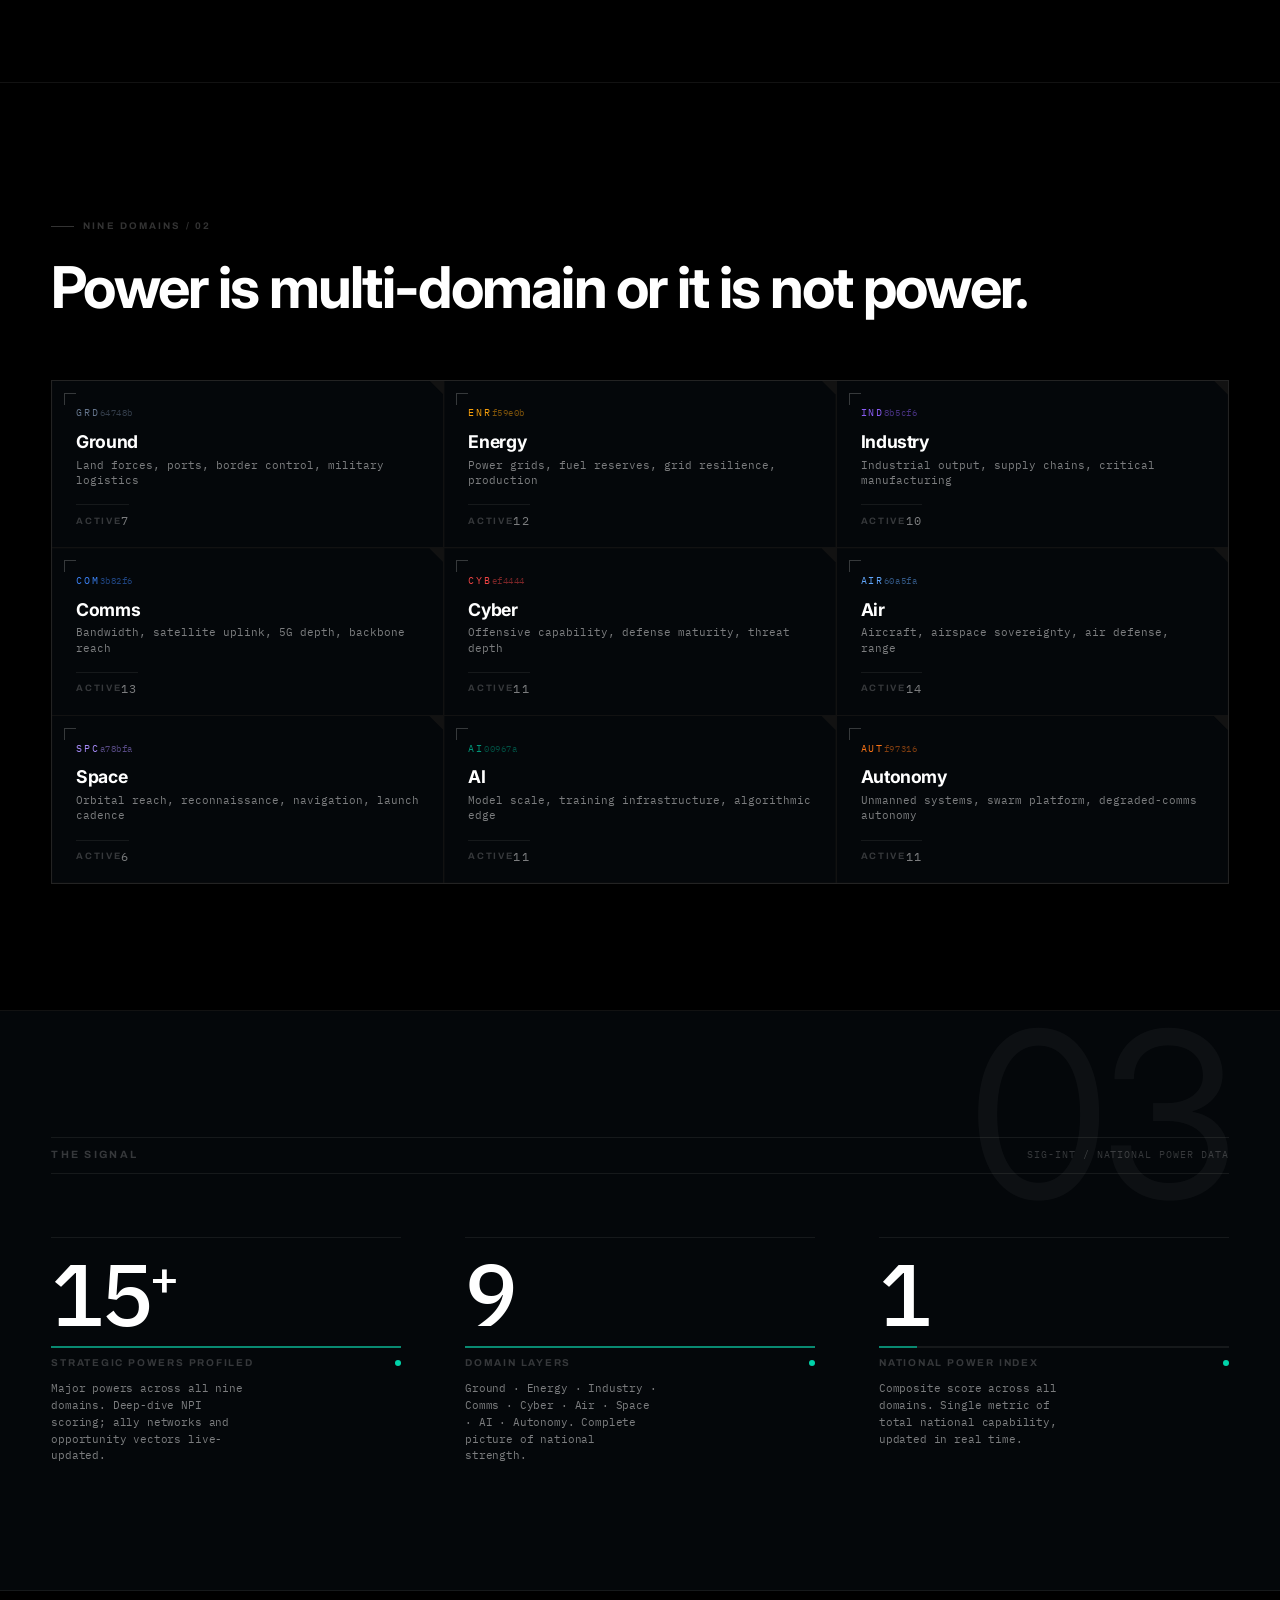
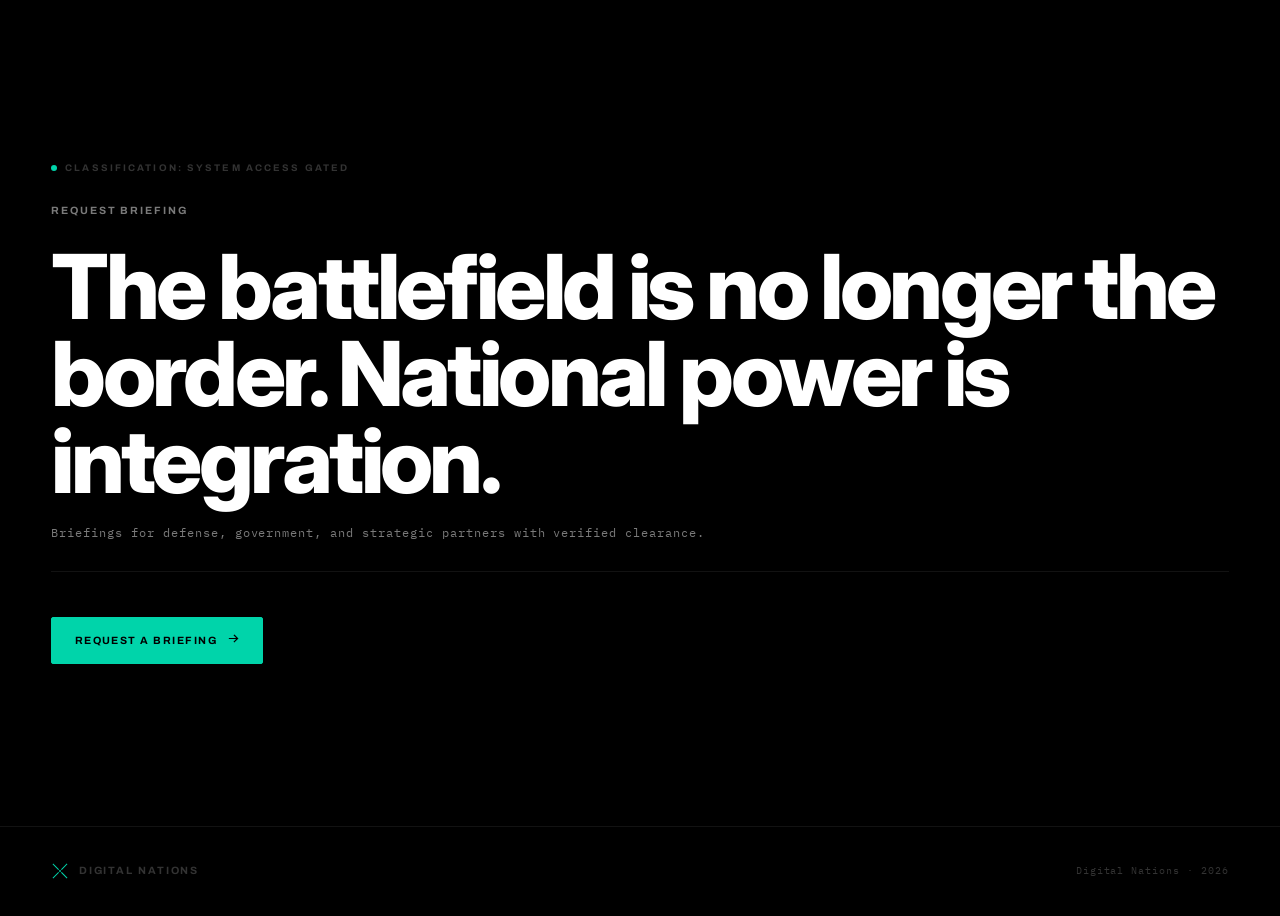
==== commit 81afd03b: "Deploy: flat holo-table — Mercator one-piece, moonlight, 3D terrain/buildings/data columns Co-Author" ====
--- a/index.html
+++ b/index.html
@@ -8,8 +8,8 @@
     <link rel="preconnect" href="https://fonts.googleapis.com" />
     <link rel="preconnect" href="https://fonts.gstatic.com" crossorigin />
     <link href="https://fonts.googleapis.com/css2?family=IBM+Plex+Mono:wght@400;500&family=Inter:ital,opsz,wght@0,14..32,400;0,14..32,500;0,14..32,600;0,14..32,700;0,14..32,800;1,14..32,400&family=Archivo:wght@600;700&display=swap" rel="stylesheet" />
-    <script type="module" crossorigin src="/assets/digital-nations-COZP13fL.js"></script>
-    <link rel="stylesheet" crossorigin href="/assets/digital-nations-DhK5no0y.css">
+    <script type="module" crossorigin src="/assets/digital-nations-BE8dQVGK.js"></script>
+    <link rel="stylesheet" crossorigin href="/assets/digital-nations-Ccyh-MDz.css">
   </head>
   <body>
     <div id="dn-root"></div>
--- a/assets/digital-nations-Ccyh-MDz.css
+++ b/assets/digital-nations-Ccyh-MDz.css
@@ -0,0 +1 @@
+:root{--nav-h:50px;--void:#000;--abyss:#04070a;--panel:#060c10;--glass:#ffffff0a;--wire:#ffffff12;--wire-2:#ffffff21;--ghost:#fff3;--dim:#ffffff7a;--text:#fffc;--bright:#fff;--accent:#00d4aa;--accent-sel:#00d4aa40;--d-ground:#64748b;--d-energy:#f59e0b;--d-industry:#8b5cf6;--d-comms:#3b82f6;--d-cyber:#ef4444;--d-air:#60a5fa;--d-space:#a78bfa;--d-ai:#00967a;--d-auto:#f97316;--sans:"Inter", system-ui, sans-serif;--label:"Archivo", "Inter", system-ui, sans-serif;--mono:"IBM Plex Mono", "Courier New", monospace;--fs-hero:clamp(2.8rem, 7vw, 6.6rem);--fs-h2:clamp(2rem, 4.5vw, 4rem);--fs-h3:clamp(1.1rem, 1.6vw, 1.5rem);--fs-stat:clamp(2.8rem, 7vw, 5.5rem);--fs-label:.66rem;--fs-label-s:.6rem;--fs-mono:.72rem;--fs-mono-s:.6rem;--fs-data:2.4rem;--track-display:-.03em;--track-hero:-.04em;--track-label:.18em;--track-label-s:.22em;--track-mono:.1em;--mx:clamp(1.2rem, 4vw, 5rem);--cols:12;--gap-col:1.125rem;--gap-row:1.25rem;--notch:14px;--notch-media:60px;--dur-fast:.25s;--dur:.3s;--dur-slow:.5s;--ease:cubic-bezier(.215, .62, .34, 1);--ease-out:ease-out}@media (prefers-reduced-motion:reduce){*,:before,:after{transition-duration:.01ms!important;animation:none!important}}.reveal{opacity:0;transition:opacity var(--dur-slow) var(--ease), transform var(--dur-slow) var(--ease);transform:translateY(20px)}.reveal.is-in{opacity:1;transform:none}*{box-sizing:border-box;margin:0;padding:0}html{-webkit-font-smoothing:antialiased;text-rendering:optimizelegibility;background:var(--void);scroll-behavior:smooth;font-size:16px}body{background:var(--void);color:var(--text);font-family:var(--sans);letter-spacing:-.01em;font-weight:400;line-height:1.5;overflow-x:clip}::selection{background:var(--accent-sel);color:var(--bright)}img,video{max-width:100%;display:block}a{color:inherit;text-decoration:none}body:after{content:"";z-index:999;pointer-events:none;opacity:.04;mix-blend-mode:overlay;background-image:url("data:image/svg+xml,%3Csvg xmlns='http://www.w3.org/2000/svg' width='160' height='160'%3E%3Cfilter id='n'%3E%3CfeTurbulence type='fractalNoise' baseFrequency='0.85' numOctaves='2'/%3E%3C/filter%3E%3Crect width='100%25' height='100%25' filter='url(%23n)'/%3E%3C/svg%3E");position:fixed;inset:0}.dn-nav{z-index:100;height:var(--nav-h);padding-inline:var(--mx);-webkit-backdrop-filter:blur(24px);border-bottom:1px solid var(--wire);background:#000000d1;justify-content:space-between;align-items:center;gap:1rem;display:flex;position:fixed;inset:0 0 auto}.dn-nav__logo{align-items:center;gap:.7rem;display:flex}.dn-nav__x{width:24px;height:24px;color:var(--accent);flex-shrink:0}.dn-nav__name{flex-direction:column;gap:.1rem;line-height:1;display:flex}.dn-nav__name span{font-family:var(--label);text-transform:uppercase;letter-spacing:var(--track-label-s);color:var(--bright);font-size:.58rem;font-weight:700}.dn-nav__class{font-family:var(--mono);font-size:var(--fs-mono-s);letter-spacing:var(--track-label);color:var(--ghost);text-transform:uppercase;position:absolute;left:50%;transform:translate(-50%)}@media (width<=700px){.dn-nav__class{display:none}}.dn-stage{height:100svh;position:relative;overflow:hidden}.dn-map{z-index:0;width:100%;height:100%;position:absolute;inset:0}.dn-holo{z-index:1;pointer-events:none;background:radial-gradient(125% 92% at 50% 40%,#0000 34%,#02060880 70%,#000000f5 100%),radial-gradient(90% 50% at 50% 104%,#23a0724d,#0000 64%),linear-gradient(#0009 0%,#0000 28%);position:absolute;inset:0}.dn-grid{z-index:2;pointer-events:none;background-image:linear-gradient(#ffffff06 1px,#0000 1px),linear-gradient(90deg,#ffffff06 1px,#0000 1px);background-position:50%;background-size:96px 96px;position:absolute;inset:0}.dn-corner{z-index:6;pointer-events:none;width:22px;height:22px;position:absolute}.dn-corner--tl{top:var(--nav-h);border-top:1px solid #ffffff47;border-left:1px solid #ffffff47;left:0}.dn-corner--tr{top:var(--nav-h);border-top:1px solid #ffffff47;border-right:1px solid #ffffff47;right:0}.dn-corner--bl{border-bottom:1px solid #ffffff47;border-left:1px solid #ffffff47;bottom:0;left:0}.dn-corner--br{border-bottom:1px solid #ffffff47;border-right:1px solid #ffffff47;bottom:0;right:0}.dn-layers{top:var(--nav-h);z-index:5;scrollbar-width:none;background:linear-gradient(90deg,#000000c7 0%,#0000 100%);flex-direction:column;width:160px;padding:1rem 0;display:flex;position:absolute;bottom:0;left:0;overflow-y:auto}.dn-layers::-webkit-scrollbar{display:none}.dn-layers__head{font-family:var(--mono);letter-spacing:var(--track-label-s);color:var(--ghost);text-transform:uppercase;border-bottom:1px solid var(--wire);margin-bottom:.5rem;padding:0 1rem .8rem;font-size:.58rem}.dn-layer{cursor:pointer;text-align:left;transition:background var(--dur-fast) var(--ease-out);background:0 0;border:none;align-items:center;gap:.6rem;padding:.52rem 1rem;display:flex}.dn-layer:hover{background:#ffffff0d}.dn-layer--active{background:#ffffff0f}.dn-layer__dot{background:var(--lc,#ffffff4d);border-radius:50%;flex-shrink:0;width:6px;height:6px}.dn-layer__label{font-family:var(--label);text-transform:uppercase;letter-spacing:.14em;font-weight:700;font-size:var(--fs-label);color:var(--dim);transition:color var(--dur-fast) var(--ease-out)}.dn-layer--active .dn-layer__label{color:var(--bright)}.dn-layer:hover .dn-layer__label{color:var(--text)}.dn-strip{z-index:5;padding:.75rem var(--mx) .75rem 160px;pointer-events:none;background:linear-gradient(#0000 0%,#000000b8 100%);align-items:center;gap:1rem;display:flex;position:absolute;bottom:0;left:0;right:0}.dn-strip__dot{border-radius:50%;flex-shrink:0;width:7px;height:7px}.dn-strip__name{font-family:var(--mono);font-size:var(--fs-label);letter-spacing:var(--track-label);color:var(--dim);text-transform:uppercase;white-space:nowrap}.dn-strip__sep{background:var(--wire);flex-shrink:0;width:1px;height:12px}.dn-strip__desc{font-family:var(--mono);font-size:var(--fs-mono-s);color:var(--ghost);letter-spacing:.03em;white-space:nowrap;text-overflow:ellipsis;overflow:hidden}.dn-strip__count{font-family:var(--mono);font-size:var(--fs-mono-s);color:var(--ghost);letter-spacing:var(--track-mono);white-space:nowrap;margin-left:auto}@media (width<=700px){.dn-strip{padding-left:1rem}.dn-strip__desc,.dn-strip__count{display:none}}.dn-panel{top:var(--nav-h);z-index:10;-webkit-backdrop-filter:blur(20px);border-left:1px solid var(--wire);scrollbar-width:none;background:#04080cf0;flex-direction:column;gap:0;width:340px;animation:.38s cubic-bezier(.22,1,.36,1) forwards panelIn;display:flex;position:absolute;bottom:0;right:0;overflow-y:auto}.dn-panel::-webkit-scrollbar{display:none}@keyframes panelIn{0%{opacity:0;transform:translate(20px)}to{opacity:1;transform:translate(0)}}.dn-panel__head{border-bottom:1px solid var(--wire);justify-content:space-between;align-items:flex-start;gap:.5rem;padding:1.2rem 1.2rem 1rem;display:flex}.dn-panel__tag{font-family:var(--label);font-weight:700;font-size:var(--fs-label-s);letter-spacing:var(--track-label-s);color:var(--accent);text-transform:uppercase;margin-bottom:.4rem}.dn-panel__name{font-family:var(--label);letter-spacing:.06em;color:var(--bright);text-transform:uppercase;font-size:1.05rem;font-weight:700;line-height:1.1}.dn-panel__id{font-family:var(--mono);font-size:var(--fs-mono-s);color:var(--ghost);letter-spacing:var(--track-mono);margin-top:.3rem}.dn-panel__close{border:1px solid var(--wire);cursor:pointer;width:28px;height:28px;color:var(--dim);transition:border-color var(--dur-fast) var(--ease-out), color var(--dur-fast) var(--ease-out);background:0 0;border-radius:2px;flex-shrink:0;justify-content:center;align-items:center;display:flex}.dn-panel__close:hover{border-color:var(--wire-2);color:var(--bright)}.dn-panel__close svg{width:12px;height:12px}.dn-panel__npi{border-bottom:1px solid var(--wire);background:#ffffff05;align-items:baseline;gap:.6rem;padding:1rem 1.2rem;display:flex;position:relative;overflow:hidden}.dn-panel__npi-x{opacity:.04;pointer-events:none;width:80px;height:80px;color:var(--bright);position:absolute;top:50%;right:1.2rem;transform:translateY(-50%)}.dn-panel__npi-x svg{width:100%;height:100%}.dn-panel__npi-val{font-family:var(--mono);font-weight:500;font-size:var(--fs-data);color:var(--bright);letter-spacing:-.03em;z-index:1;line-height:1;position:relative}.dn-panel__npi-label{font-family:var(--label);font-weight:700;font-size:var(--fs-label-s);letter-spacing:var(--track-label-s);color:var(--ghost);text-transform:uppercase;z-index:1;position:relative}.dn-panel__section-label{font-family:var(--label);letter-spacing:var(--track-label-s);text-transform:uppercase;color:var(--ghost);justify-content:space-between;align-items:center;margin-bottom:.75rem;font-size:.56rem;font-weight:700;display:flex}.dn-panel__section-tag{font-family:var(--mono);font-size:var(--fs-mono-s);letter-spacing:var(--track-mono);color:var(--ghost);text-transform:uppercase}.dn-panel__intel{border-bottom:1px solid var(--wire);flex-direction:column;gap:.5rem;padding:.9rem 1.2rem;display:flex}.dn-panel__intel-row{border-top:1px solid var(--wire);align-items:center;gap:.5rem;padding-top:.45rem;display:flex}.dn-panel__intel-abbr{font-family:var(--mono);font-size:var(--fs-mono-s);letter-spacing:.08em;flex-shrink:0;width:28px}.dn-panel__intel-bar{background:var(--wire);flex:1;height:2px;overflow:hidden}.dn-panel__intel-fill{height:100%;transition:width .6s cubic-bezier(.22,1,.36,1)}.dn-panel__intel-val{font-family:var(--mono);font-size:var(--fs-mono-s);color:var(--text);letter-spacing:var(--track-mono);text-align:right;flex-shrink:0;width:24px}.dn-panel__intel--context .dn-panel__context{font-family:var(--mono);color:var(--dim);max-height:4.5em;font-size:.7rem;line-height:1.5;overflow:hidden}.dn-panel__opp{border-top:1px solid var(--wire);padding-top:.45rem}.dn-panel__opp-text{font-family:var(--mono);color:var(--text);letter-spacing:.02em;font-size:.68rem;line-height:1.5}.dn-panel__opp-pending{font-family:var(--mono);font-size:var(--fs-mono-s);color:var(--ghost);letter-spacing:var(--track-mono);text-transform:uppercase}.dn-panel__layers{border-bottom:1px solid var(--wire);flex-direction:column;gap:.65rem;padding:1rem 1.2rem;display:flex}.dn-panel__layer-head{align-items:center;gap:.5rem;display:flex}.dn-panel__layer-abbr{font-family:var(--mono);font-size:var(--fs-mono-s);letter-spacing:.08em;flex-shrink:0;width:26px}.dn-panel__layer-label{font-size:var(--fs-mono);color:var(--dim);letter-spacing:.01em;flex:1}.dn-panel__layer--active .dn-panel__layer-label{color:var(--text)}.dn-panel__layer-val{font-family:var(--mono);color:var(--text);letter-spacing:.04em;text-align:right;width:26px;font-size:.7rem}.dn-gauge{background:#ffffff12;height:2px;margin-top:5px;overflow:hidden}.dn-gauge__fill{height:100%;transition:width .6s cubic-bezier(.22,1,.36,1)}.dn-panel__allies{border-bottom:1px solid var(--wire);padding:1rem 1.2rem}.dn-panel__ally-row{flex-wrap:wrap;gap:.4rem;display:flex}.dn-panel__ally{font-family:var(--mono);font-size:var(--fs-mono-s);letter-spacing:.06em;color:var(--dim);border:1px solid var(--wire);border-radius:2px;padding:.22rem .5rem}.dn-panel__foot{font-family:var(--mono);font-size:var(--fs-mono-s);letter-spacing:var(--track-mono);color:var(--ghost);text-transform:uppercase;border-top:1px solid var(--wire);margin-top:auto;padding:.8rem 1.2rem}@media (width<=600px){.dn-panel{width:100%}}.dn-wrap{width:100%;max-width:1640px;padding-inline:var(--mx);margin:0 auto}.dn-kicker{font-family:var(--label);text-transform:uppercase;letter-spacing:var(--track-label-s);font-weight:700;font-size:var(--fs-label-s);color:var(--ghost);align-items:center;gap:.6rem;display:inline-flex}.dn-kicker:before{content:"";background:var(--ghost);width:1.4rem;height:1px}.dn-h1{font-family:var(--sans);letter-spacing:var(--track-hero);font-weight:800;line-height:.97;font-size:var(--fs-hero);color:var(--bright)}.dn-h2{font-family:var(--sans);letter-spacing:var(--track-display);font-weight:700;line-height:1;font-size:var(--fs-h2);color:var(--bright)}.dn-h3{font-family:var(--sans);letter-spacing:-.02em;font-weight:600;line-height:1.05;font-size:var(--fs-h3);color:var(--bright)}.dn-mt-s{margin-top:.9rem}.dn-mt-m{margin-top:1.6rem}.dn-mt-l{margin-top:clamp(2rem,5vh,3.5rem)}.dn-engine{border-bottom:1px solid var(--wire);background:var(--void);padding-block:clamp(6rem,14vh,12rem)}.dn-engine__header{grid-template-columns:1fr 1.2fr;align-items:start;gap:clamp(3rem,8vw,8rem);margin-bottom:clamp(3rem,7vh,6rem);display:grid}@media (width<=900px){.dn-engine__header{grid-template-columns:1fr}}.dn-engine__header-left,.dn-engine__hud{flex-direction:column;display:flex}.dn-hud__line{background:var(--wire);height:1px}.dn-hud__line--top{margin-bottom:0}.dn-hud__title-row{justify-content:space-between;align-items:center;padding:.5rem 0;display:flex}.dn-hud__title{font-family:var(--label);font-weight:700;font-size:var(--fs-label-s);letter-spacing:var(--track-label);text-transform:uppercase;color:var(--ghost)}.dn-hud__ver{font-family:var(--mono);font-size:var(--fs-mono-s);color:var(--ghost);letter-spacing:var(--track-mono)}.dn-hud__rows{flex-direction:column;display:flex}.dn-hud__row,.dn-hud__class-row{border-top:1px solid var(--wire);justify-content:space-between;align-items:center;padding:.5rem 0;display:flex}.dn-hud__row-label{font-family:var(--label);letter-spacing:var(--track-label);text-transform:uppercase;color:var(--ghost);font-size:.62rem;font-weight:700}.dn-hud__row-val{font-family:var(--mono);color:var(--text);letter-spacing:.02em;font-size:.68rem}.dn-engine__grid{margin-top:0}.dn-engine__moves{background:var(--wire);border:1px solid var(--wire);grid-template-columns:1fr 1fr;gap:1px;display:grid}.dn-move{background:var(--abyss);transition:background var(--dur) var(--ease-out);padding:1.4rem 1.3rem}.dn-move:hover{background:var(--panel)}.dn-move__n{font-family:var(--mono);font-size:var(--fs-mono);color:var(--ghost);letter-spacing:var(--track-mono)}.dn-move__t{font-family:var(--sans);letter-spacing:var(--track-display);color:var(--bright);margin-top:.4rem;font-size:1.4rem;font-weight:700}.dn-move__d{font-family:var(--mono);color:var(--ghost);margin-top:.45rem;font-size:.7rem;line-height:1.45}.dn-engine__link{font-family:var(--label);text-transform:uppercase;letter-spacing:.16em;color:var(--accent);transition:gap var(--dur-fast) var(--ease-out);align-self:flex-end;align-items:center;gap:.6rem;margin-top:clamp(1.8rem,4vh,3rem);font-size:.68rem;font-weight:700;display:inline-flex}.dn-engine__link:hover{gap:1rem}.dn-domains{border-bottom:1px solid var(--wire);background:var(--void);padding-block:clamp(6rem,14vh,12rem)}.dn-domains__header{margin-bottom:clamp(3rem,7vh,5rem)}.dn-domains__grid{background:var(--wire);border:1px solid var(--wire);grid-template-columns:repeat(3,1fr);gap:1px;display:grid}@media (width<=960px){.dn-domains__grid{grid-template-columns:repeat(2,1fr)}}@media (width<=560px){.dn-domains__grid{grid-template-columns:1fr}}.dn-domain-card{background:var(--abyss);cursor:pointer;text-align:left;transition:background var(--dur) var(--ease-out);clip-path:polygon(0 0, calc(100% - var(--notch)) 0, 100% var(--notch), 100% 100%, 0 100%);border:none;flex-direction:column;gap:.4rem;padding:1.6rem 1.5rem 1.2rem;display:flex;position:relative}.dn-domain-card:hover{background:var(--panel)}.dn-domain-card__corner{pointer-events:none;border-top:1px solid #fff3;border-left:1px solid #fff3;width:12px;height:12px;position:absolute;top:.75rem;left:.75rem}.dn-domain-card__top{justify-content:space-between;align-items:center;margin-bottom:.4rem;display:flex}.dn-domain-card__abbr{font-family:var(--mono);letter-spacing:var(--track-label);font-size:.62rem;font-weight:400}.dn-domain-card__hex{font-family:var(--mono);letter-spacing:.06em;opacity:.5;font-size:.56rem}.dn-domain-card__name{font-family:var(--sans);letter-spacing:-.02em;color:var(--bright);font-size:1.1rem;font-weight:700;line-height:1.1}.dn-domain-card__desc{font-family:var(--mono);color:var(--dim);max-height:2.8em;font-size:.68rem;line-height:1.4;overflow:hidden}.dn-domain-card__foot{border-top:1px solid var(--wire);justify-content:space-between;align-items:center;margin-top:.6rem;padding-top:.5rem;display:flex}.dn-domain-card__foot-label{font-family:var(--label);letter-spacing:var(--track-label);text-transform:uppercase;color:var(--ghost);font-size:.58rem;font-weight:700}.dn-domain-card__foot-count{font-family:var(--mono);font-size:var(--fs-mono);color:var(--dim);letter-spacing:var(--track-mono);transition:color var(--dur-fast) var(--ease-out)}.dn-domain-card:hover .dn-domain-card__foot-count{color:var(--accent)}.dn-signal{border-bottom:1px solid var(--wire);background:var(--abyss);padding-block:clamp(6rem,14vh,12rem);position:relative;overflow:hidden}.dn-signal__ghost{top:0;right:var(--mx);font-family:var(--sans);color:#ffffff0a;pointer-events:none;-webkit-user-select:none;user-select:none;letter-spacing:-.04em;font-size:clamp(8rem,18vw,16rem);font-weight:400;line-height:.9;position:absolute}.dn-signal__head{border-top:1px solid var(--wire);border-bottom:1px solid var(--wire);justify-content:space-between;align-items:center;margin-bottom:clamp(3rem,7vh,5rem);padding:.6rem 0;display:flex}.dn-signal__head-left{font-family:var(--label);font-weight:700;font-size:var(--fs-label);letter-spacing:var(--track-label-s);text-transform:uppercase;color:var(--ghost)}.dn-signal__head-right{font-family:var(--mono);font-size:var(--fs-mono-s);letter-spacing:var(--track-mono);color:var(--ghost);text-transform:uppercase}.dn-signal__stats{grid-template-columns:repeat(3,1fr);align-items:start;gap:clamp(2rem,5vw,4rem);display:grid}@media (width<=720px){.dn-signal__stats{grid-template-columns:1fr;gap:2.5rem}}.dn-stat{flex-direction:column;display:flex}.dn-stat__line{background:var(--wire);height:1px;margin-bottom:1rem}.dn-stat__num{font-family:var(--mono);font-weight:500;font-size:var(--fs-stat);color:var(--bright);letter-spacing:-.04em;line-height:.9}.dn-stat__sup{vertical-align:super;letter-spacing:0;font-size:.55em}.dn-stat__bar{background:var(--wire);height:2px;margin-top:.8rem;overflow:hidden}.dn-stat__bar-fill{background:var(--accent);opacity:.6;height:100%}.dn-stat__meta{justify-content:space-between;align-items:center;margin-top:.5rem;display:flex}.dn-stat__label{font-family:var(--label);letter-spacing:var(--track-label);text-transform:uppercase;color:var(--ghost);font-size:.62rem;font-weight:700}.dn-stat__live{background:var(--accent);border-radius:50%;flex-shrink:0;width:6px;height:6px}.dn-stat__body{font-family:var(--mono);color:var(--dim);max-width:28ch;margin-top:.6rem;font-size:.7rem;line-height:1.5}.dn-cta{background:var(--void);padding-block:clamp(7rem,18vh,15rem)}.dn-cta__class{font-family:var(--label);font-weight:700;font-size:var(--fs-label-s);letter-spacing:var(--track-label-s);text-transform:uppercase;color:var(--ghost);align-items:center;gap:.5rem;display:inline-flex}.dn-cta__class-dot{background:var(--accent);border-radius:50%;flex-shrink:0;width:6px;height:6px}.dn-cta__intent{font-family:var(--label);font-weight:700;font-size:var(--fs-label);letter-spacing:var(--track-label);text-transform:uppercase;color:var(--dim);margin-top:1.6rem}.dn-cta .dn-h1{max-width:20ch}.dn-cta__sub{font-family:var(--mono);letter-spacing:.08em;color:var(--dim);margin-top:1.2rem;font-size:.76rem;line-height:1.5}.dn-cta__hr{background:var(--wire);height:1px;margin-top:1.8rem}.dn-cta__actions{flex-wrap:wrap;justify-content:flex-start;align-items:center;gap:1rem;margin-top:clamp(2.2rem,5vh,3.6rem);display:flex}.dn-btn{font-family:var(--label);text-transform:uppercase;letter-spacing:.14em;font-weight:700;font-size:var(--fs-label);border:1px solid var(--wire-2);color:var(--bright);cursor:pointer;transition:background var(--dur) var(--ease-out), border-color var(--dur) var(--ease-out);white-space:nowrap;background:0 0;border-radius:2px;align-items:center;gap:.6rem;padding:.85rem 1.4rem;display:inline-flex}.dn-btn:hover{border-color:var(--wire-2);background:#ffffff0f}.dn-btn--solid{background:var(--accent);border-color:var(--accent);color:#000}.dn-btn--solid:hover{background:var(--accent);border-color:var(--accent)}.dn-btn__arrow{transition:transform var(--dur-fast) var(--ease-out)}.dn-btn:hover .dn-btn__arrow{transform:translate(3px)}.dn-foot{border-top:1px solid var(--wire);background:var(--void);padding-block:2.2rem}.dn-foot__row{flex-wrap:wrap;justify-content:space-between;align-items:center;gap:1rem;display:flex}.dn-foot__logo{align-items:center;gap:.6rem;display:flex}.dn-foot__logo svg{width:18px;height:18px;color:var(--accent)}.dn-foot__name{font-family:var(--label);font-weight:700;font-size:var(--fs-label);letter-spacing:var(--track-label);text-transform:uppercase;color:var(--ghost)}.dn-foot__meta{font-family:var(--mono);font-size:var(--fs-mono-s);letter-spacing:var(--track-mono);color:#fff3}.dn-mark{background:var(--void);border-bottom:1px solid var(--wire);padding-block:clamp(5rem,13vh,10rem);position:relative;overflow:clip}.dn-mark__head{grid-template-columns:1.1fr .9fr;align-items:end;gap:clamp(1.4rem,4vw,4rem);margin-bottom:clamp(2rem,6vh,4rem);display:grid}.dn-mark__intro{font-family:var(--mono);letter-spacing:.02em;color:var(--dim);max-width:46ch;font-size:.78rem;line-height:1.7}@media (width<=860px){.dn-mark__head{grid-template-columns:1fr}}.dn-mark__stageHost{perspective:1600px;perspective-origin:50% 42%;justify-content:center;padding:clamp(3.5rem,10vh,6rem) 0 clamp(2.5rem,6vh,4rem);display:flex}.dn-mark__stage{--bs:clamp(86px, 11vw, 150px);--d:clamp(13px, 1.8vw, 24px);width:calc(2.828 * var(--bs));height:calc(3.536 * var(--bs));transform-style:preserve-3d;transform:rotateX(calc(6deg + var(--rx,0deg))) rotateY(var(--ry,0deg));position:relative}.dn-mk-block{width:var(--bs);height:var(--bs);left:calc((.914 + var(--cx)) * var(--bs));top:calc((.207 + var(--cy)) * var(--bs));transform-style:preserve-3d;cursor:pointer;-webkit-tap-highlight-color:transparent;font:inherit;color:inherit;background:0 0;border:0;padding:0;position:absolute}.dn-mk-block__solid{transform-style:preserve-3d;transition:transform var(--dur-slow) var(--ease), filter var(--dur) var(--ease);position:absolute;inset:0;transform:rotate(45deg)translateZ(0)}.dn-mk-block.is-hover{z-index:8}.dn-mk-block.is-hover .dn-mk-block__solid{transform:rotateZ(45deg) translateZ(calc(var(--d) + clamp(54px, 9vw, 128px))) scale(1.7)}.dn-mk-block.is-dim .dn-mk-block__solid{filter:brightness(.5)saturate(.8);transform:rotate(45deg)translateZ(-10px)scale(.95)}.dn-mk-block__face{transform:translateZ(var(--d));outline:1px solid var(--wire);outline-offset:-1px;background:linear-gradient(147deg,#11181e 0%,#070b0e 100%);position:absolute;inset:0;overflow:hidden}.dn-mk-block--light .dn-mk-block__face{background:linear-gradient(147deg,#1c2630 0%,#0d141a 100%)}.dn-mk-block--target .dn-mk-block__face{outline-color:var(--wire-2);background:linear-gradient(147deg,#23303a 0%,#0f1820 100%)}.dn-mk-block.is-hover .dn-mk-block__face{outline:1px solid var(--accent);outline-offset:-1px}.dn-mk-block__wall{background:linear-gradient(#0c1116,#050709);position:absolute}.dn-mk-block__wall--b{width:100%;height:var(--d);transform-origin:bottom;background:linear-gradient(#161d24,#06090c);bottom:0;left:0;transform:rotateX(-90deg)}.dn-mk-block__wall--t{width:100%;height:var(--d);transform-origin:top;background:linear-gradient(#0b1014,#050709);top:0;left:0;transform:rotateX(90deg)}.dn-mk-block__wall--r{width:var(--d);transform-origin:100%;background:linear-gradient(90deg,#181f27,#06090c);height:100%;top:0;right:0;transform:rotateY(90deg)}.dn-mk-block__wall--l{width:var(--d);transform-origin:0;background:linear-gradient(90deg,#0b1014,#050709);height:100%;top:0;left:0;transform:rotateY(-90deg)}.dn-mark__caption{text-align:center;flex-direction:column;justify-content:center;align-items:center;gap:.4rem;min-height:3.4rem;margin-top:clamp(1rem,3vh,2rem);display:flex}.dn-mark__capRow{align-items:baseline;gap:.8rem;display:inline-flex}.dn-mark__capIndex{font-family:var(--mono);letter-spacing:var(--track-mono);color:var(--accent);font-size:.8rem;transform:translateY(-.18em)}.dn-mark__capName{font-family:var(--sans);letter-spacing:var(--track-display);color:var(--bright);font-size:clamp(1.4rem,2.6vw,2.1rem);font-weight:700;line-height:1}.dn-mark__capTag{font-family:var(--mono);letter-spacing:.04em;color:var(--dim);font-size:.74rem}.dn-mark__capHint{font-family:var(--mono);letter-spacing:.04em;color:var(--ghost);font-size:.76rem}.dn-mk-modal{z-index:120;-webkit-backdrop-filter:blur(12px);animation:dn-mk-fade var(--dur) var(--ease);background:#000000b8;justify-content:center;align-items:center;padding:clamp(1rem,4vw,3rem);display:flex;position:fixed;inset:0}@keyframes dn-mk-fade{0%{opacity:0}to{opacity:1}}.dn-mk-modal__panel{background:var(--panel);border:1px solid var(--wire);width:min(560px,100%);clip-path:polygon(0 0, calc(100% - var(--notch)) 0, 100% var(--notch), 100% 100%, 0 100%);flex-direction:column;gap:1rem;padding:clamp(1.8rem,3.5vw,3rem);display:flex;position:relative}.dn-mk-modal__index{font-family:var(--mono);font-size:var(--fs-mono);letter-spacing:var(--track-mono);color:var(--accent)}.dn-mk-modal__title{font-family:var(--sans);letter-spacing:var(--track-display);color:var(--bright);font-size:clamp(1.8rem,3.4vw,2.8rem);font-weight:700;line-height:1}.dn-mk-modal__body{font-family:var(--sans);color:var(--text);max-width:44ch;font-size:1rem;line-height:1.6}.dn-mk-modal__role{font-family:var(--label);text-transform:uppercase;font-size:var(--fs-label-s);letter-spacing:var(--track-label);color:var(--ghost);border-top:1px solid var(--wire);margin-top:.2rem;padding-top:1rem}.dn-mk-modal__close{border:1px solid var(--wire);width:36px;height:36px;color:var(--dim);cursor:pointer;transition:color var(--dur-fast) var(--ease-out), border-color var(--dur-fast) var(--ease-out);background:0 0;justify-content:center;align-items:center;display:flex;position:absolute;top:14px;right:14px}.dn-mk-modal__close:hover{color:var(--accent);border-color:var(--wire-2)}@media (prefers-reduced-motion:reduce){.dn-mk-block__solid{transition:none}.dn-mark__stage{transform:rotateX(6deg)}}.mapboxgl-map{-webkit-tap-highlight-color:#0000;font:12px/20px Helvetica Neue,Arial,Helvetica,sans-serif;position:relative;overflow:hidden}.mapboxgl-canvas{position:absolute;top:0;left:0}.mapboxgl-map:-webkit-full-screen{width:100%;height:100%}.mapboxgl-canary{background-color:salmon}.mapboxgl-canvas-container.mapboxgl-interactive,.mapboxgl-ctrl-group button.mapboxgl-ctrl-compass{cursor:grab;-webkit-user-select:none;user-select:none}.mapboxgl-canvas-container.mapboxgl-interactive.mapboxgl-track-pointer{cursor:pointer}.mapboxgl-canvas-container.mapboxgl-interactive:active,.mapboxgl-ctrl-group button.mapboxgl-ctrl-compass:active{cursor:grabbing}.mapboxgl-canvas-container.mapboxgl-touch-zoom-rotate,.mapboxgl-canvas-container.mapboxgl-touch-zoom-rotate .mapboxgl-canvas{touch-action:pan-x pan-y}.mapboxgl-canvas-container.mapboxgl-touch-drag-pan,.mapboxgl-canvas-container.mapboxgl-touch-drag-pan .mapboxgl-canvas{touch-action:pinch-zoom}.mapboxgl-canvas-container.mapboxgl-touch-zoom-rotate.mapboxgl-touch-drag-pan,.mapboxgl-canvas-container.mapboxgl-touch-zoom-rotate.mapboxgl-touch-drag-pan .mapboxgl-canvas{touch-action:none}.mapboxgl-ctrl-bottom,.mapboxgl-ctrl-bottom-left,.mapboxgl-ctrl-bottom-right,.mapboxgl-ctrl-left,.mapboxgl-ctrl-right,.mapboxgl-ctrl-top,.mapboxgl-ctrl-top-left,.mapboxgl-ctrl-top-right{pointer-events:none;z-index:2;position:absolute}.mapboxgl-ctrl-top-left{top:0;left:0}.mapboxgl-ctrl-top{top:0;left:50%;transform:translate(-50%)}.mapboxgl-ctrl-top-right{top:0;right:0}.mapboxgl-ctrl-right{top:50%;right:0;transform:translateY(-50%)}.mapboxgl-ctrl-bottom-right{bottom:0;right:0}.mapboxgl-ctrl-bottom{bottom:0;left:50%;transform:translate(-50%)}.mapboxgl-ctrl-bottom-left{bottom:0;left:0}.mapboxgl-ctrl-left{top:50%;left:0;transform:translateY(-50%)}.mapboxgl-ctrl{clear:both;pointer-events:auto;transform:translate(0)}.mapboxgl-ctrl-top-left .mapboxgl-ctrl{float:left;margin:10px 0 0 10px}.mapboxgl-ctrl-top .mapboxgl-ctrl{float:left;margin:10px 0}.mapboxgl-ctrl-top-right .mapboxgl-ctrl{float:right;margin:10px 10px 0 0}.mapboxgl-ctrl-bottom-right .mapboxgl-ctrl,.mapboxgl-ctrl-right .mapboxgl-ctrl{float:right;margin:0 10px 10px 0}.mapboxgl-ctrl-bottom .mapboxgl-ctrl{float:left;margin:10px 0}.mapboxgl-ctrl-bottom-left .mapboxgl-ctrl,.mapboxgl-ctrl-left .mapboxgl-ctrl{float:left;margin:0 0 10px 10px}.mapboxgl-ctrl-group{background:#fff;border-radius:4px}.mapboxgl-ctrl-group:not(:empty){box-shadow:0 0 0 2px #0000001a}@media (-ms-high-contrast:active){.mapboxgl-ctrl-group:not(:empty){box-shadow:0 0 0 2px buttontext}}.mapboxgl-ctrl-group button{background-color:initial;box-sizing:border-box;cursor:pointer;border:0;outline:none;width:32px;height:32px;padding:0;display:block;overflow:hidden}.mapboxgl-ctrl-group button+button{border-top:1px solid #ddd}.mapboxgl-ctrl button .mapboxgl-ctrl-icon{background-position:50%;background-repeat:no-repeat;width:100%;height:100%;display:block}@media (-ms-high-contrast:active){.mapboxgl-ctrl-icon{background-color:initial}.mapboxgl-ctrl-group button+button{border-top:1px solid buttontext}}.mapboxgl-ctrl-attrib-button:focus,.mapboxgl-ctrl-group button:focus{box-shadow:0 0 2px 2px #0096ff}.mapboxgl-ctrl button:disabled{cursor:not-allowed}.mapboxgl-ctrl button:disabled .mapboxgl-ctrl-icon{opacity:.25}.mapboxgl-ctrl-group button:first-child{border-radius:4px 4px 0 0}.mapboxgl-ctrl-group button:last-child{border-radius:0 0 4px 4px}.mapboxgl-ctrl-group button:only-child{border-radius:inherit}.mapboxgl-ctrl button:not(:disabled):hover{background-color:#eee}.mapboxgl-ctrl-group button:focus:focus-visible{box-shadow:0 0 2px 2px #0096ff}.mapboxgl-ctrl-group button:focus:not(:focus-visible){box-shadow:none}.mapboxgl-ctrl button.mapboxgl-ctrl-zoom-out .mapboxgl-ctrl-icon{background-image:url("data:image/svg+xml;charset=utf-8,%3Csvg xmlns='http://www.w3.org/2000/svg' fill='%23333' viewBox='0 0 29 29'%3E%3Cpath d='M10 13c-.75 0-1.5.75-1.5 1.5S9.25 16 10 16h9c.75 0 1.5-.75 1.5-1.5S19.75 13 19 13h-9z'/%3E%3C/svg%3E")}.mapboxgl-ctrl button.mapboxgl-ctrl-zoom-in .mapboxgl-ctrl-icon{background-image:url("data:image/svg+xml;charset=utf-8,%3Csvg xmlns='http://www.w3.org/2000/svg' fill='%23333' viewBox='0 0 29 29'%3E%3Cpath d='M14.5 8.5c-.75 0-1.5.75-1.5 1.5v3h-3c-.75 0-1.5.75-1.5 1.5S9.25 16 10 16h3v3c0 .75.75 1.5 1.5 1.5S16 19.75 16 19v-3h3c.75 0 1.5-.75 1.5-1.5S19.75 13 19 13h-3v-3c0-.75-.75-1.5-1.5-1.5z'/%3E%3C/svg%3E")}@media (-ms-high-contrast:active){.mapboxgl-ctrl button.mapboxgl-ctrl-zoom-out .mapboxgl-ctrl-icon{background-image:url("data:image/svg+xml;charset=utf-8,%3Csvg xmlns='http://www.w3.org/2000/svg' fill='%23fff' viewBox='0 0 29 29'%3E%3Cpath d='M10 13c-.75 0-1.5.75-1.5 1.5S9.25 16 10 16h9c.75 0 1.5-.75 1.5-1.5S19.75 13 19 13h-9z'/%3E%3C/svg%3E")}.mapboxgl-ctrl button.mapboxgl-ctrl-zoom-in .mapboxgl-ctrl-icon{background-image:url("data:image/svg+xml;charset=utf-8,%3Csvg xmlns='http://www.w3.org/2000/svg' fill='%23fff' viewBox='0 0 29 29'%3E%3Cpath d='M14.5 8.5c-.75 0-1.5.75-1.5 1.5v3h-3c-.75 0-1.5.75-1.5 1.5S9.25 16 10 16h3v3c0 .75.75 1.5 1.5 1.5S16 19.75 16 19v-3h3c.75 0 1.5-.75 1.5-1.5S19.75 13 19 13h-3v-3c0-.75-.75-1.5-1.5-1.5z'/%3E%3C/svg%3E")}}@media (-ms-high-contrast:black-on-white){.mapboxgl-ctrl button.mapboxgl-ctrl-zoom-out .mapboxgl-ctrl-icon{background-image:url("data:image/svg+xml;charset=utf-8,%3Csvg xmlns='http://www.w3.org/2000/svg' fill='%23000' viewBox='0 0 29 29'%3E%3Cpath d='M10 13c-.75 0-1.5.75-1.5 1.5S9.25 16 10 16h9c.75 0 1.5-.75 1.5-1.5S19.75 13 19 13h-9z'/%3E%3C/svg%3E")}.mapboxgl-ctrl button.mapboxgl-ctrl-zoom-in .mapboxgl-ctrl-icon{background-image:url("data:image/svg+xml;charset=utf-8,%3Csvg xmlns='http://www.w3.org/2000/svg' fill='%23000' viewBox='0 0 29 29'%3E%3Cpath d='M14.5 8.5c-.75 0-1.5.75-1.5 1.5v3h-3c-.75 0-1.5.75-1.5 1.5S9.25 16 10 16h3v3c0 .75.75 1.5 1.5 1.5S16 19.75 16 19v-3h3c.75 0 1.5-.75 1.5-1.5S19.75 13 19 13h-3v-3c0-.75-.75-1.5-1.5-1.5z'/%3E%3C/svg%3E")}}.mapboxgl-ctrl button.mapboxgl-ctrl-fullscreen .mapboxgl-ctrl-icon{background-image:url("data:image/svg+xml;charset=utf-8,%3Csvg xmlns='http://www.w3.org/2000/svg' fill='%23333' viewBox='0 0 29 29'%3E%3Cpath d='M24 16v5.5c0 1.75-.75 2.5-2.5 2.5H16v-1l3-1.5-4-5.5 1-1 5.5 4 1.5-3h1zM6 16l1.5 3 5.5-4 1 1-4 5.5 3 1.5v1H7.5C5.75 24 5 23.25 5 21.5V16h1zm7-11v1l-3 1.5 4 5.5-1 1-5.5-4L6 13H5V7.5C5 5.75 5.75 5 7.5 5H13zm11 2.5c0-1.75-.75-2.5-2.5-2.5H16v1l3 1.5-4 5.5 1 1 5.5-4 1.5 3h1V7.5z'/%3E%3C/svg%3E")}.mapboxgl-ctrl button.mapboxgl-ctrl-shrink .mapboxgl-ctrl-icon{background-image:url("data:image/svg+xml;charset=utf-8,%3Csvg xmlns='http://www.w3.org/2000/svg' viewBox='0 0 29 29'%3E%3Cpath d='M18.5 16c-1.75 0-2.5.75-2.5 2.5V24h1l1.5-3 5.5 4 1-1-4-5.5 3-1.5v-1h-5.5zM13 18.5c0-1.75-.75-2.5-2.5-2.5H5v1l3 1.5L4 24l1 1 5.5-4 1.5 3h1v-5.5zm3-8c0 1.75.75 2.5 2.5 2.5H24v-1l-3-1.5L25 5l-1-1-5.5 4L17 5h-1v5.5zM10.5 13c1.75 0 2.5-.75 2.5-2.5V5h-1l-1.5 3L5 4 4 5l4 5.5L5 12v1h5.5z'/%3E%3C/svg%3E")}@media (-ms-high-contrast:active){.mapboxgl-ctrl button.mapboxgl-ctrl-fullscreen .mapboxgl-ctrl-icon{background-image:url("data:image/svg+xml;charset=utf-8,%3Csvg xmlns='http://www.w3.org/2000/svg' fill='%23fff' viewBox='0 0 29 29'%3E%3Cpath d='M24 16v5.5c0 1.75-.75 2.5-2.5 2.5H16v-1l3-1.5-4-5.5 1-1 5.5 4 1.5-3h1zM6 16l1.5 3 5.5-4 1 1-4 5.5 3 1.5v1H7.5C5.75 24 5 23.25 5 21.5V16h1zm7-11v1l-3 1.5 4 5.5-1 1-5.5-4L6 13H5V7.5C5 5.75 5.75 5 7.5 5H13zm11 2.5c0-1.75-.75-2.5-2.5-2.5H16v1l3 1.5-4 5.5 1 1 5.5-4 1.5 3h1V7.5z'/%3E%3C/svg%3E")}.mapboxgl-ctrl button.mapboxgl-ctrl-shrink .mapboxgl-ctrl-icon{background-image:url("data:image/svg+xml;charset=utf-8,%3Csvg xmlns='http://www.w3.org/2000/svg' fill='%23fff' viewBox='0 0 29 29'%3E%3Cpath d='M18.5 16c-1.75 0-2.5.75-2.5 2.5V24h1l1.5-3 5.5 4 1-1-4-5.5 3-1.5v-1h-5.5zM13 18.5c0-1.75-.75-2.5-2.5-2.5H5v1l3 1.5L4 24l1 1 5.5-4 1.5 3h1v-5.5zm3-8c0 1.75.75 2.5 2.5 2.5H24v-1l-3-1.5L25 5l-1-1-5.5 4L17 5h-1v5.5zM10.5 13c1.75 0 2.5-.75 2.5-2.5V5h-1l-1.5 3L5 4 4 5l4 5.5L5 12v1h5.5z'/%3E%3C/svg%3E")}}@media (-ms-high-contrast:black-on-white){.mapboxgl-ctrl button.mapboxgl-ctrl-fullscreen .mapboxgl-ctrl-icon{background-image:url("data:image/svg+xml;charset=utf-8,%3Csvg xmlns='http://www.w3.org/2000/svg' fill='%23000' viewBox='0 0 29 29'%3E%3Cpath d='M24 16v5.5c0 1.75-.75 2.5-2.5 2.5H16v-1l3-1.5-4-5.5 1-1 5.5 4 1.5-3h1zM6 16l1.5 3 5.5-4 1 1-4 5.5 3 1.5v1H7.5C5.75 24 5 23.25 5 21.5V16h1zm7-11v1l-3 1.5 4 5.5-1 1-5.5-4L6 13H5V7.5C5 5.75 5.75 5 7.5 5H13zm11 2.5c0-1.75-.75-2.5-2.5-2.5H16v1l3 1.5-4 5.5 1 1 5.5-4 1.5 3h1V7.5z'/%3E%3C/svg%3E")}.mapboxgl-ctrl button.mapboxgl-ctrl-shrink .mapboxgl-ctrl-icon{background-image:url("data:image/svg+xml;charset=utf-8,%3Csvg xmlns='http://www.w3.org/2000/svg' fill='%23000' viewBox='0 0 29 29'%3E%3Cpath d='M18.5 16c-1.75 0-2.5.75-2.5 2.5V24h1l1.5-3 5.5 4 1-1-4-5.5 3-1.5v-1h-5.5zM13 18.5c0-1.75-.75-2.5-2.5-2.5H5v1l3 1.5L4 24l1 1 5.5-4 1.5 3h1v-5.5zm3-8c0 1.75.75 2.5 2.5 2.5H24v-1l-3-1.5L25 5l-1-1-5.5 4L17 5h-1v5.5zM10.5 13c1.75 0 2.5-.75 2.5-2.5V5h-1l-1.5 3L5 4 4 5l4 5.5L5 12v1h5.5z'/%3E%3C/svg%3E")}}.mapboxgl-ctrl button.mapboxgl-ctrl-compass .mapboxgl-ctrl-icon{background-image:url("data:image/svg+xml;charset=utf-8,%3Csvg xmlns='http://www.w3.org/2000/svg' fill='%23333' viewBox='0 0 29 29'%3E%3Cpath d='M10.5 14l4-8 4 8h-8z'/%3E%3Cpath id='south' d='M10.5 16l4 8 4-8h-8z' fill='%23ccc'/%3E%3C/svg%3E")}@media (-ms-high-contrast:active){.mapboxgl-ctrl button.mapboxgl-ctrl-compass .mapboxgl-ctrl-icon{background-image:url("data:image/svg+xml;charset=utf-8,%3Csvg xmlns='http://www.w3.org/2000/svg' fill='%23fff' viewBox='0 0 29 29'%3E%3Cpath d='M10.5 14l4-8 4 8h-8z'/%3E%3Cpath id='south' d='M10.5 16l4 8 4-8h-8z' fill='%23999'/%3E%3C/svg%3E")}}@media (-ms-high-contrast:black-on-white){.mapboxgl-ctrl button.mapboxgl-ctrl-compass .mapboxgl-ctrl-icon{background-image:url("data:image/svg+xml;charset=utf-8,%3Csvg xmlns='http://www.w3.org/2000/svg' fill='%23000' viewBox='0 0 29 29'%3E%3Cpath d='M10.5 14l4-8 4 8h-8z'/%3E%3Cpath id='south' d='M10.5 16l4 8 4-8h-8z' fill='%23ccc'/%3E%3C/svg%3E")}}.mapboxgl-ctrl button.mapboxgl-ctrl-arrow-up .mapboxgl-ctrl-icon{background-image:url("data:image/svg+xml;charset=utf-8,%3Csvg fill='%23333' xmlns='http://www.w3.org/2000/svg' viewBox='0 0 18 18'%3E%3Cpath fill-rule='evenodd' clip-rule='evenodd' d='M4.29289 11.7071C4.68342 12.0976 5.31658 12.0976 5.70711 11.7071L9 8.41421L12.2929 11.7071C12.6834 12.0976 13.3166 12.0976 13.7071 11.7071C14.0976 11.3166 14.0976 10.6834 13.7071 10.2929L9.70711 6.29289C9.31658 5.90237 8.68342 5.90237 8.29289 6.29289L4.29289 10.2929C3.90237 10.6834 3.90237 11.3166 4.29289 11.7071Z' fill='%23333333'/%3E%3C/svg%3E");background-size:18px 18px}.mapboxgl-ctrl button.mapboxgl-ctrl-arrow-down .mapboxgl-ctrl-icon{background-image:url("data:image/svg+xml;charset=utf-8,%3Csvg fill='%23333' xmlns='http://www.w3.org/2000/svg' viewBox='0 0 18 18'%3E%3Cpath fill-rule='evenodd' clip-rule='evenodd' d='M4.29289 6.29289C4.68342 5.90237 5.31658 5.90237 5.70711 6.29289L9 9.58579L12.2929 6.29289C12.6834 5.90237 13.3166 5.90237 13.7071 6.29289C14.0976 6.68342 14.0976 7.31658 13.7071 7.70711L9.70711 11.7071C9.31658 12.0976 8.68342 12.0976 8.29289 11.7071L4.29289 7.70711C3.90237 7.31658 3.90237 6.68342 4.29289 6.29289Z' fill='%23333333'/%3E%3C/svg%3E");background-size:18px 18px}.mapboxgl-ctrl button.mapboxgl-ctrl-indoor-toggle .mapboxgl-ctrl-icon{background-image:url("data:image/svg+xml;charset=utf-8,%3Csvg fill='%23333' xmlns='http://www.w3.org/2000/svg' viewBox='0 0 18 18'%3E%3Cpath d='M4.0017 3.0017L4.0017 15.0017L10.0017 15.0017V12.0017H12.0017V15.0017H14.0017L14.0017 3.0017C14.0097 2.86829 13.9894 2.73469 13.9419 2.60973C13.8945 2.48477 13.8211 2.37129 13.7266 2.27678C13.6321 2.18228 13.5186 2.10889 13.3937 2.06147C13.2687 2.01405 13.1351 1.99368 13.0017 2.0017L5.0017 2.0017C4.86829 1.99368 4.73469 2.01405 4.60973 2.06147C4.48477 2.10889 4.37129 2.18228 4.27678 2.27678C4.18228 2.37129 4.10889 2.48477 4.06147 2.60973C4.01405 2.73469 3.99368 2.86829 4.0017 3.0017ZM8.0017 14.0017H6.0017V12.0017H8.0017V14.0017ZM8.0017 10.0017H6.0017L6.0017 8.0017H8.0017V10.0017ZM8.0017 6.0017L6.0017 6.0017V4.0017H8.0017V6.0017ZM12.0017 10.0017H10.0017V8.0017H12.0017V10.0017ZM12.0017 6.0017H10.0017V4.0017L12.0017 4.0017V6.0017Z' fill='%23333333'/%3E%3C/svg%3E");background-size:18px 18px}@media (-ms-high-contrast:active){.mapboxgl-ctrl button.mapboxgl-ctrl-indoor-toggle .mapboxgl-ctrl-icon{background-image:url("data:image/svg+xml;charset=utf-8,%3Csvg fill='%23fff' xmlns='http://www.w3.org/2000/svg' viewBox='0 0 18 18'%3E%3Cpath d='M4.0017 3.0017L4.0017 15.0017L10.0017 15.0017V12.0017H12.0017V15.0017H14.0017L14.0017 3.0017C14.0097 2.86829 13.9894 2.73469 13.9419 2.60973C13.8945 2.48477 13.8211 2.37129 13.7266 2.27678C13.6321 2.18228 13.5186 2.10889 13.3937 2.06147C13.2687 2.01405 13.1351 1.99368 13.0017 2.0017L5.0017 2.0017C4.86829 1.99368 4.73469 2.01405 4.60973 2.06147C4.48477 2.10889 4.37129 2.18228 4.27678 2.27678C4.18228 2.37129 4.10889 2.48477 4.06147 2.60973C4.01405 2.73469 3.99368 2.86829 4.0017 3.0017ZM8.0017 14.0017H6.0017V12.0017H8.0017V14.0017ZM8.0017 10.0017H6.0017L6.0017 8.0017H8.0017V10.0017ZM8.0017 6.0017L6.0017 6.0017V4.0017H8.0017V6.0017ZM12.0017 10.0017H10.0017V8.0017H12.0017V10.0017ZM12.0017 6.0017H10.0017V4.0017L12.0017 4.0017V6.0017Z' fill='%23333333'/%3E%3C/svg%3E")}}@media (-ms-high-contrast:black-on-white){.mapboxgl-ctrl button.mapboxgl-ctrl-indoor-toggle .mapboxgl-ctrl-icon{background-image:url("data:image/svg+xml;charset=utf-8,%3Csvg fill='%23000' xmlns='http://www.w3.org/2000/svg' viewBox='0 0 18 18'%3E%3Cpath d='M4.0017 3.0017L4.0017 15.0017L10.0017 15.0017V12.0017H12.0017V15.0017H14.0017L14.0017 3.0017C14.0097 2.86829 13.9894 2.73469 13.9419 2.60973C13.8945 2.48477 13.8211 2.37129 13.7266 2.27678C13.6321 2.18228 13.5186 2.10889 13.3937 2.06147C13.2687 2.01405 13.1351 1.99368 13.0017 2.0017L5.0017 2.0017C4.86829 1.99368 4.73469 2.01405 4.60973 2.06147C4.48477 2.10889 4.37129 2.18228 4.27678 2.27678C4.18228 2.37129 4.10889 2.48477 4.06147 2.60973C4.01405 2.73469 3.99368 2.86829 4.0017 3.0017ZM8.0017 14.0017H6.0017V12.0017H8.0017V14.0017ZM8.0017 10.0017H6.0017L6.0017 8.0017H8.0017V10.0017ZM8.0017 6.0017L6.0017 6.0017V4.0017H8.0017V6.0017ZM12.0017 10.0017H10.0017V8.0017H12.0017V10.0017ZM12.0017 6.0017H10.0017V4.0017L12.0017 4.0017V6.0017Z' fill='%23333333'/%3E%3C/svg%3E")}}.mapboxgl-ctrl button.mapboxgl-ctrl-geolocate .mapboxgl-ctrl-icon{background-image:url("data:image/svg+xml;charset=utf-8,%3Csvg viewBox='0 0 20 20' xmlns='http://www.w3.org/2000/svg' fill='%23333'%3E%3Cpath d='M10 4C9 4 9 5 9 5v.1A5 5 0 0 0 5.1 9H5s-1 0-1 1 1 1 1 1h.1A5 5 0 0 0 9 14.9v.1s0 1 1 1 1-1 1-1v-.1a5 5 0 0 0 3.9-3.9h.1s1 0 1-1-1-1-1-1h-.1A5 5 0 0 0 11 5.1V5s0-1-1-1zm0 2.5a3.5 3.5 0 1 1 0 7 3.5 3.5 0 1 1 0-7z'/%3E%3Ccircle id='dot' cx='10' cy='10' r='2'/%3E%3Cpath id='stroke' d='M14 5l1 1-9 9-1-1 9-9z' display='none'/%3E%3C/svg%3E")}.mapboxgl-ctrl button.mapboxgl-ctrl-geolocate:disabled .mapboxgl-ctrl-icon{background-image:url("data:image/svg+xml;charset=utf-8,%3Csvg viewBox='0 0 20 20' xmlns='http://www.w3.org/2000/svg' fill='%23aaa'%3E%3Cpath d='M10 4C9 4 9 5 9 5v.1A5 5 0 0 0 5.1 9H5s-1 0-1 1 1 1 1 1h.1A5 5 0 0 0 9 14.9v.1s0 1 1 1 1-1 1-1v-.1a5 5 0 0 0 3.9-3.9h.1s1 0 1-1-1-1-1-1h-.1A5 5 0 0 0 11 5.1V5s0-1-1-1zm0 2.5a3.5 3.5 0 1 1 0 7 3.5 3.5 0 1 1 0-7z'/%3E%3Ccircle id='dot' cx='10' cy='10' r='2'/%3E%3Cpath id='stroke' d='M14 5l1 1-9 9-1-1 9-9z' fill='%23f00'/%3E%3C/svg%3E")}.mapboxgl-ctrl button.mapboxgl-ctrl-geolocate.mapboxgl-ctrl-geolocate-active .mapboxgl-ctrl-icon{background-image:url("data:image/svg+xml;charset=utf-8,%3Csvg viewBox='0 0 20 20' xmlns='http://www.w3.org/2000/svg' fill='%2333b5e5'%3E%3Cpath d='M10 4C9 4 9 5 9 5v.1A5 5 0 0 0 5.1 9H5s-1 0-1 1 1 1 1 1h.1A5 5 0 0 0 9 14.9v.1s0 1 1 1 1-1 1-1v-.1a5 5 0 0 0 3.9-3.9h.1s1 0 1-1-1-1-1-1h-.1A5 5 0 0 0 11 5.1V5s0-1-1-1zm0 2.5a3.5 3.5 0 1 1 0 7 3.5 3.5 0 1 1 0-7z'/%3E%3Ccircle id='dot' cx='10' cy='10' r='2'/%3E%3Cpath id='stroke' d='M14 5l1 1-9 9-1-1 9-9z' display='none'/%3E%3C/svg%3E")}.mapboxgl-ctrl button.mapboxgl-ctrl-geolocate.mapboxgl-ctrl-geolocate-active-error .mapboxgl-ctrl-icon{background-image:url("data:image/svg+xml;charset=utf-8,%3Csvg viewBox='0 0 20 20' xmlns='http://www.w3.org/2000/svg' fill='%23e58978'%3E%3Cpath d='M10 4C9 4 9 5 9 5v.1A5 5 0 0 0 5.1 9H5s-1 0-1 1 1 1 1 1h.1A5 5 0 0 0 9 14.9v.1s0 1 1 1 1-1 1-1v-.1a5 5 0 0 0 3.9-3.9h.1s1 0 1-1-1-1-1-1h-.1A5 5 0 0 0 11 5.1V5s0-1-1-1zm0 2.5a3.5 3.5 0 1 1 0 7 3.5 3.5 0 1 1 0-7z'/%3E%3Ccircle id='dot' cx='10' cy='10' r='2'/%3E%3Cpath id='stroke' d='M14 5l1 1-9 9-1-1 9-9z' display='none'/%3E%3C/svg%3E")}.mapboxgl-ctrl button.mapboxgl-ctrl-geolocate.mapboxgl-ctrl-geolocate-background .mapboxgl-ctrl-icon{background-image:url("data:image/svg+xml;charset=utf-8,%3Csvg viewBox='0 0 20 20' xmlns='http://www.w3.org/2000/svg' fill='%2333b5e5'%3E%3Cpath d='M10 4C9 4 9 5 9 5v.1A5 5 0 0 0 5.1 9H5s-1 0-1 1 1 1 1 1h.1A5 5 0 0 0 9 14.9v.1s0 1 1 1 1-1 1-1v-.1a5 5 0 0 0 3.9-3.9h.1s1 0 1-1-1-1-1-1h-.1A5 5 0 0 0 11 5.1V5s0-1-1-1zm0 2.5a3.5 3.5 0 1 1 0 7 3.5 3.5 0 1 1 0-7z'/%3E%3Ccircle id='dot' cx='10' cy='10' r='2' display='none'/%3E%3Cpath id='stroke' d='M14 5l1 1-9 9-1-1 9-9z' display='none'/%3E%3C/svg%3E")}.mapboxgl-ctrl button.mapboxgl-ctrl-geolocate.mapboxgl-ctrl-geolocate-background-error .mapboxgl-ctrl-icon{background-image:url("data:image/svg+xml;charset=utf-8,%3Csvg viewBox='0 0 20 20' xmlns='http://www.w3.org/2000/svg' fill='%23e54e33'%3E%3Cpath d='M10 4C9 4 9 5 9 5v.1A5 5 0 0 0 5.1 9H5s-1 0-1 1 1 1 1 1h.1A5 5 0 0 0 9 14.9v.1s0 1 1 1 1-1 1-1v-.1a5 5 0 0 0 3.9-3.9h.1s1 0 1-1-1-1-1-1h-.1A5 5 0 0 0 11 5.1V5s0-1-1-1zm0 2.5a3.5 3.5 0 1 1 0 7 3.5 3.5 0 1 1 0-7z'/%3E%3Ccircle id='dot' cx='10' cy='10' r='2' display='none'/%3E%3Cpath id='stroke' d='M14 5l1 1-9 9-1-1 9-9z' display='none'/%3E%3C/svg%3E")}.mapboxgl-ctrl button.mapboxgl-ctrl-geolocate.mapboxgl-ctrl-geolocate-waiting .mapboxgl-ctrl-icon{animation:2s linear infinite mapboxgl-spin}@media (-ms-high-contrast:active){.mapboxgl-ctrl button.mapboxgl-ctrl-geolocate .mapboxgl-ctrl-icon{background-image:url("data:image/svg+xml;charset=utf-8,%3Csvg viewBox='0 0 20 20' xmlns='http://www.w3.org/2000/svg' fill='%23fff'%3E%3Cpath d='M10 4C9 4 9 5 9 5v.1A5 5 0 0 0 5.1 9H5s-1 0-1 1 1 1 1 1h.1A5 5 0 0 0 9 14.9v.1s0 1 1 1 1-1 1-1v-.1a5 5 0 0 0 3.9-3.9h.1s1 0 1-1-1-1-1-1h-.1A5 5 0 0 0 11 5.1V5s0-1-1-1zm0 2.5a3.5 3.5 0 1 1 0 7 3.5 3.5 0 1 1 0-7z'/%3E%3Ccircle id='dot' cx='10' cy='10' r='2'/%3E%3Cpath id='stroke' d='M14 5l1 1-9 9-1-1 9-9z' display='none'/%3E%3C/svg%3E")}.mapboxgl-ctrl button.mapboxgl-ctrl-geolocate:disabled .mapboxgl-ctrl-icon{background-image:url("data:image/svg+xml;charset=utf-8,%3Csvg viewBox='0 0 20 20' xmlns='http://www.w3.org/2000/svg' fill='%23999'%3E%3Cpath d='M10 4C9 4 9 5 9 5v.1A5 5 0 0 0 5.1 9H5s-1 0-1 1 1 1 1 1h.1A5 5 0 0 0 9 14.9v.1s0 1 1 1 1-1 1-1v-.1a5 5 0 0 0 3.9-3.9h.1s1 0 1-1-1-1-1-1h-.1A5 5 0 0 0 11 5.1V5s0-1-1-1zm0 2.5a3.5 3.5 0 1 1 0 7 3.5 3.5 0 1 1 0-7z'/%3E%3Ccircle id='dot' cx='10' cy='10' r='2'/%3E%3Cpath id='stroke' d='M14 5l1 1-9 9-1-1 9-9z' fill='%23f00'/%3E%3C/svg%3E")}.mapboxgl-ctrl button.mapboxgl-ctrl-geolocate.mapboxgl-ctrl-geolocate-active .mapboxgl-ctrl-icon{background-image:url("data:image/svg+xml;charset=utf-8,%3Csvg viewBox='0 0 20 20' xmlns='http://www.w3.org/2000/svg' fill='%2333b5e5'%3E%3Cpath d='M10 4C9 4 9 5 9 5v.1A5 5 0 0 0 5.1 9H5s-1 0-1 1 1 1 1 1h.1A5 5 0 0 0 9 14.9v.1s0 1 1 1 1-1 1-1v-.1a5 5 0 0 0 3.9-3.9h.1s1 0 1-1-1-1-1-1h-.1A5 5 0 0 0 11 5.1V5s0-1-1-1zm0 2.5a3.5 3.5 0 1 1 0 7 3.5 3.5 0 1 1 0-7z'/%3E%3Ccircle id='dot' cx='10' cy='10' r='2'/%3E%3Cpath id='stroke' d='M14 5l1 1-9 9-1-1 9-9z' display='none'/%3E%3C/svg%3E")}.mapboxgl-ctrl button.mapboxgl-ctrl-geolocate.mapboxgl-ctrl-geolocate-active-error .mapboxgl-ctrl-icon{background-image:url("data:image/svg+xml;charset=utf-8,%3Csvg viewBox='0 0 20 20' xmlns='http://www.w3.org/2000/svg' fill='%23e58978'%3E%3Cpath d='M10 4C9 4 9 5 9 5v.1A5 5 0 0 0 5.1 9H5s-1 0-1 1 1 1 1 1h.1A5 5 0 0 0 9 14.9v.1s0 1 1 1 1-1 1-1v-.1a5 5 0 0 0 3.9-3.9h.1s1 0 1-1-1-1-1-1h-.1A5 5 0 0 0 11 5.1V5s0-1-1-1zm0 2.5a3.5 3.5 0 1 1 0 7 3.5 3.5 0 1 1 0-7z'/%3E%3Ccircle id='dot' cx='10' cy='10' r='2'/%3E%3Cpath id='stroke' d='M14 5l1 1-9 9-1-1 9-9z' display='none'/%3E%3C/svg%3E")}.mapboxgl-ctrl button.mapboxgl-ctrl-geolocate.mapboxgl-ctrl-geolocate-background .mapboxgl-ctrl-icon{background-image:url("data:image/svg+xml;charset=utf-8,%3Csvg viewBox='0 0 20 20' xmlns='http://www.w3.org/2000/svg' fill='%2333b5e5'%3E%3Cpath d='M10 4C9 4 9 5 9 5v.1A5 5 0 0 0 5.1 9H5s-1 0-1 1 1 1 1 1h.1A5 5 0 0 0 9 14.9v.1s0 1 1 1 1-1 1-1v-.1a5 5 0 0 0 3.9-3.9h.1s1 0 1-1-1-1-1-1h-.1A5 5 0 0 0 11 5.1V5s0-1-1-1zm0 2.5a3.5 3.5 0 1 1 0 7 3.5 3.5 0 1 1 0-7z'/%3E%3Ccircle id='dot' cx='10' cy='10' r='2' display='none'/%3E%3Cpath id='stroke' d='M14 5l1 1-9 9-1-1 9-9z' display='none'/%3E%3C/svg%3E")}.mapboxgl-ctrl button.mapboxgl-ctrl-geolocate.mapboxgl-ctrl-geolocate-background-error .mapboxgl-ctrl-icon{background-image:url("data:image/svg+xml;charset=utf-8,%3Csvg viewBox='0 0 20 20' xmlns='http://www.w3.org/2000/svg' fill='%23e54e33'%3E%3Cpath d='M10 4C9 4 9 5 9 5v.1A5 5 0 0 0 5.1 9H5s-1 0-1 1 1 1 1 1h.1A5 5 0 0 0 9 14.9v.1s0 1 1 1 1-1 1-1v-.1a5 5 0 0 0 3.9-3.9h.1s1 0 1-1-1-1-1-1h-.1A5 5 0 0 0 11 5.1V5s0-1-1-1zm0 2.5a3.5 3.5 0 1 1 0 7 3.5 3.5 0 1 1 0-7z'/%3E%3Ccircle id='dot' cx='10' cy='10' r='2' display='none'/%3E%3Cpath id='stroke' d='M14 5l1 1-9 9-1-1 9-9z' display='none'/%3E%3C/svg%3E")}}@media (-ms-high-contrast:black-on-white){.mapboxgl-ctrl button.mapboxgl-ctrl-geolocate .mapboxgl-ctrl-icon{background-image:url("data:image/svg+xml;charset=utf-8,%3Csvg viewBox='0 0 20 20' xmlns='http://www.w3.org/2000/svg' fill='%23000'%3E%3Cpath d='M10 4C9 4 9 5 9 5v.1A5 5 0 0 0 5.1 9H5s-1 0-1 1 1 1 1 1h.1A5 5 0 0 0 9 14.9v.1s0 1 1 1 1-1 1-1v-.1a5 5 0 0 0 3.9-3.9h.1s1 0 1-1-1-1-1-1h-.1A5 5 0 0 0 11 5.1V5s0-1-1-1zm0 2.5a3.5 3.5 0 1 1 0 7 3.5 3.5 0 1 1 0-7z'/%3E%3Ccircle id='dot' cx='10' cy='10' r='2'/%3E%3Cpath id='stroke' d='M14 5l1 1-9 9-1-1 9-9z' display='none'/%3E%3C/svg%3E")}.mapboxgl-ctrl button.mapboxgl-ctrl-geolocate:disabled .mapboxgl-ctrl-icon{background-image:url("data:image/svg+xml;charset=utf-8,%3Csvg viewBox='0 0 20 20' xmlns='http://www.w3.org/2000/svg' fill='%23666'%3E%3Cpath d='M10 4C9 4 9 5 9 5v.1A5 5 0 0 0 5.1 9H5s-1 0-1 1 1 1 1 1h.1A5 5 0 0 0 9 14.9v.1s0 1 1 1 1-1 1-1v-.1a5 5 0 0 0 3.9-3.9h.1s1 0 1-1-1-1-1-1h-.1A5 5 0 0 0 11 5.1V5s0-1-1-1zm0 2.5a3.5 3.5 0 1 1 0 7 3.5 3.5 0 1 1 0-7z'/%3E%3Ccircle id='dot' cx='10' cy='10' r='2'/%3E%3Cpath id='stroke' d='M14 5l1 1-9 9-1-1 9-9z' fill='%23f00'/%3E%3C/svg%3E")}}@keyframes mapboxgl-spin{0%{transform:rotate(0)}to{transform:rotate(1turn)}}a.mapboxgl-ctrl-logo{cursor:pointer;background-image:url("data:image/svg+xml;charset=utf-8,%3Csvg xmlns='http://www.w3.org/2000/svg' xmlns:xlink='http://www.w3.org/1999/xlink' fill-rule='evenodd' viewBox='0 0 88 23'%3E%3Cdefs%3E%3Cpath id='logo' d='M11.5 2.25c5.105 0 9.25 4.145 9.25 9.25s-4.145 9.25-9.25 9.25-9.25-4.145-9.25-9.25 4.145-9.25 9.25-9.25zM6.997 15.983c-.051-.338-.828-5.802 2.233-8.873a4.395 4.395 0 013.13-1.28c1.27 0 2.49.51 3.39 1.42.91.9 1.42 2.12 1.42 3.39 0 1.18-.449 2.301-1.28 3.13C12.72 16.93 7 16 7 16l-.003-.017zM15.3 10.5l-2 .8-.8 2-.8-2-2-.8 2-.8.8-2 .8 2 2 .8z'/%3E%3Cpath id='text' d='M50.63 8c.13 0 .23.1.23.23V9c.7-.76 1.7-1.18 2.73-1.18 2.17 0 3.95 1.85 3.95 4.17s-1.77 4.19-3.94 4.19c-1.04 0-2.03-.43-2.74-1.18v3.77c0 .13-.1.23-.23.23h-1.4c-.13 0-.23-.1-.23-.23V8.23c0-.12.1-.23.23-.23h1.4zm-3.86.01c.01 0 .01 0 .01-.01.13 0 .22.1.22.22v7.55c0 .12-.1.23-.23.23h-1.4c-.13 0-.23-.1-.23-.23V15c-.7.76-1.69 1.19-2.73 1.19-2.17 0-3.94-1.87-3.94-4.19 0-2.32 1.77-4.19 3.94-4.19 1.03 0 2.02.43 2.73 1.18v-.75c0-.12.1-.23.23-.23h1.4zm26.375-.19a4.24 4.24 0 00-4.16 3.29c-.13.59-.13 1.19 0 1.77a4.233 4.233 0 004.17 3.3c2.35 0 4.26-1.87 4.26-4.19 0-2.32-1.9-4.17-4.27-4.17zM60.63 5c.13 0 .23.1.23.23v3.76c.7-.76 1.7-1.18 2.73-1.18 1.88 0 3.45 1.4 3.84 3.28.13.59.13 1.2 0 1.8-.39 1.88-1.96 3.29-3.84 3.29-1.03 0-2.02-.43-2.73-1.18v.77c0 .12-.1.23-.23.23h-1.4c-.13 0-.23-.1-.23-.23V5.23c0-.12.1-.23.23-.23h1.4zm-34 11h-1.4c-.13 0-.23-.11-.23-.23V8.22c.01-.13.1-.22.23-.22h1.4c.13 0 .22.11.23.22v.68c.5-.68 1.3-1.09 2.16-1.1h.03c1.09 0 2.09.6 2.6 1.55.45-.95 1.4-1.55 2.44-1.56 1.62 0 2.93 1.25 2.9 2.78l.03 5.2c0 .13-.1.23-.23.23h-1.41c-.13 0-.23-.11-.23-.23v-4.59c0-.98-.74-1.71-1.62-1.71-.8 0-1.46.7-1.59 1.62l.01 4.68c0 .13-.11.23-.23.23h-1.41c-.13 0-.23-.11-.23-.23v-4.59c0-.98-.74-1.71-1.62-1.71-.85 0-1.54.79-1.6 1.8v4.5c0 .13-.1.23-.23.23zm53.615 0h-1.61c-.04 0-.08-.01-.12-.03-.09-.06-.13-.19-.06-.28l2.43-3.71-2.39-3.65a.213.213 0 01-.03-.12c0-.12.09-.21.21-.21h1.61c.13 0 .24.06.3.17l1.41 2.37 1.4-2.37a.34.34 0 01.3-.17h1.6c.04 0 .08.01.12.03.09.06.13.19.06.28l-2.37 3.65 2.43 3.7c0 .05.01.09.01.13 0 .12-.09.21-.21.21h-1.61c-.13 0-.24-.06-.3-.17l-1.44-2.42-1.44 2.42a.34.34 0 01-.3.17zm-7.12-1.49c-1.33 0-2.42-1.12-2.42-2.51 0-1.39 1.08-2.52 2.42-2.52 1.33 0 2.42 1.12 2.42 2.51 0 1.39-1.08 2.51-2.42 2.52zm-19.865 0c-1.32 0-2.39-1.11-2.42-2.48v-.07c.02-1.38 1.09-2.49 2.4-2.49 1.32 0 2.41 1.12 2.41 2.51 0 1.39-1.07 2.52-2.39 2.53zm-8.11-2.48c-.01 1.37-1.09 2.47-2.41 2.47s-2.42-1.12-2.42-2.51c0-1.39 1.08-2.52 2.4-2.52 1.33 0 2.39 1.11 2.41 2.48l.02.08zm18.12 2.47c-1.32 0-2.39-1.11-2.41-2.48v-.06c.02-1.38 1.09-2.48 2.41-2.48s2.42 1.12 2.42 2.51c0 1.39-1.09 2.51-2.42 2.51z'/%3E%3C/defs%3E%3Cmask id='clip'%3E%3Crect x='0' y='0' width='100%25' height='100%25' fill='white'/%3E%3Cuse xlink:href='%23logo'/%3E%3Cuse xlink:href='%23text'/%3E%3C/mask%3E%3Cg id='outline' opacity='0.3' stroke='%23000' stroke-width='3'%3E%3Ccircle mask='url(%23clip)' cx='11.5' cy='11.5' r='9.25'/%3E%3Cuse xlink:href='%23text' mask='url(%23clip)'/%3E%3C/g%3E%3Cg id='fill' opacity='0.9' fill='%23fff'%3E%3Cuse xlink:href='%23logo'/%3E%3Cuse xlink:href='%23text'/%3E%3C/g%3E%3C/svg%3E");background-repeat:no-repeat;width:88px;height:23px;margin:0 0 -4px -4px;display:block;overflow:hidden}a.mapboxgl-ctrl-logo.mapboxgl-compact{width:23px}@media (-ms-high-contrast:active){a.mapboxgl-ctrl-logo{background-color:initial;background-image:url("data:image/svg+xml;charset=utf-8,%3Csvg xmlns='http://www.w3.org/2000/svg' xmlns:xlink='http://www.w3.org/1999/xlink' fill-rule='evenodd' viewBox='0 0 88 23'%3E%3Cdefs%3E%3Cpath id='logo' d='M11.5 2.25c5.105 0 9.25 4.145 9.25 9.25s-4.145 9.25-9.25 9.25-9.25-4.145-9.25-9.25 4.145-9.25 9.25-9.25zM6.997 15.983c-.051-.338-.828-5.802 2.233-8.873a4.395 4.395 0 013.13-1.28c1.27 0 2.49.51 3.39 1.42.91.9 1.42 2.12 1.42 3.39 0 1.18-.449 2.301-1.28 3.13C12.72 16.93 7 16 7 16l-.003-.017zM15.3 10.5l-2 .8-.8 2-.8-2-2-.8 2-.8.8-2 .8 2 2 .8z'/%3E%3Cpath id='text' d='M50.63 8c.13 0 .23.1.23.23V9c.7-.76 1.7-1.18 2.73-1.18 2.17 0 3.95 1.85 3.95 4.17s-1.77 4.19-3.94 4.19c-1.04 0-2.03-.43-2.74-1.18v3.77c0 .13-.1.23-.23.23h-1.4c-.13 0-.23-.1-.23-.23V8.23c0-.12.1-.23.23-.23h1.4zm-3.86.01c.01 0 .01 0 .01-.01.13 0 .22.1.22.22v7.55c0 .12-.1.23-.23.23h-1.4c-.13 0-.23-.1-.23-.23V15c-.7.76-1.69 1.19-2.73 1.19-2.17 0-3.94-1.87-3.94-4.19 0-2.32 1.77-4.19 3.94-4.19 1.03 0 2.02.43 2.73 1.18v-.75c0-.12.1-.23.23-.23h1.4zm26.375-.19a4.24 4.24 0 00-4.16 3.29c-.13.59-.13 1.19 0 1.77a4.233 4.233 0 004.17 3.3c2.35 0 4.26-1.87 4.26-4.19 0-2.32-1.9-4.17-4.27-4.17zM60.63 5c.13 0 .23.1.23.23v3.76c.7-.76 1.7-1.18 2.73-1.18 1.88 0 3.45 1.4 3.84 3.28.13.59.13 1.2 0 1.8-.39 1.88-1.96 3.29-3.84 3.29-1.03 0-2.02-.43-2.73-1.18v.77c0 .12-.1.23-.23.23h-1.4c-.13 0-.23-.1-.23-.23V5.23c0-.12.1-.23.23-.23h1.4zm-34 11h-1.4c-.13 0-.23-.11-.23-.23V8.22c.01-.13.1-.22.23-.22h1.4c.13 0 .22.11.23.22v.68c.5-.68 1.3-1.09 2.16-1.1h.03c1.09 0 2.09.6 2.6 1.55.45-.95 1.4-1.55 2.44-1.56 1.62 0 2.93 1.25 2.9 2.78l.03 5.2c0 .13-.1.23-.23.23h-1.41c-.13 0-.23-.11-.23-.23v-4.59c0-.98-.74-1.71-1.62-1.71-.8 0-1.46.7-1.59 1.62l.01 4.68c0 .13-.11.23-.23.23h-1.41c-.13 0-.23-.11-.23-.23v-4.59c0-.98-.74-1.71-1.62-1.71-.85 0-1.54.79-1.6 1.8v4.5c0 .13-.1.23-.23.23zm53.615 0h-1.61c-.04 0-.08-.01-.12-.03-.09-.06-.13-.19-.06-.28l2.43-3.71-2.39-3.65a.213.213 0 01-.03-.12c0-.12.09-.21.21-.21h1.61c.13 0 .24.06.3.17l1.41 2.37 1.4-2.37a.34.34 0 01.3-.17h1.6c.04 0 .08.01.12.03.09.06.13.19.06.28l-2.37 3.65 2.43 3.7c0 .05.01.09.01.13 0 .12-.09.21-.21.21h-1.61c-.13 0-.24-.06-.3-.17l-1.44-2.42-1.44 2.42a.34.34 0 01-.3.17zm-7.12-1.49c-1.33 0-2.42-1.12-2.42-2.51 0-1.39 1.08-2.52 2.42-2.52 1.33 0 2.42 1.12 2.42 2.51 0 1.39-1.08 2.51-2.42 2.52zm-19.865 0c-1.32 0-2.39-1.11-2.42-2.48v-.07c.02-1.38 1.09-2.49 2.4-2.49 1.32 0 2.41 1.12 2.41 2.51 0 1.39-1.07 2.52-2.39 2.53zm-8.11-2.48c-.01 1.37-1.09 2.47-2.41 2.47s-2.42-1.12-2.42-2.51c0-1.39 1.08-2.52 2.4-2.52 1.33 0 2.39 1.11 2.41 2.48l.02.08zm18.12 2.47c-1.32 0-2.39-1.11-2.41-2.48v-.06c.02-1.38 1.09-2.48 2.41-2.48s2.42 1.12 2.42 2.51c0 1.39-1.09 2.51-2.42 2.51z'/%3E%3C/defs%3E%3Cmask id='clip'%3E%3Crect x='0' y='0' width='100%25' height='100%25' fill='white'/%3E%3Cuse xlink:href='%23logo'/%3E%3Cuse xlink:href='%23text'/%3E%3C/mask%3E%3Cg id='outline' opacity='1' stroke='%23000' stroke-width='3'%3E%3Ccircle mask='url(%23clip)' cx='11.5' cy='11.5' r='9.25'/%3E%3Cuse xlink:href='%23text' mask='url(%23clip)'/%3E%3C/g%3E%3Cg id='fill' opacity='1' fill='%23fff'%3E%3Cuse xlink:href='%23logo'/%3E%3Cuse xlink:href='%23text'/%3E%3C/g%3E%3C/svg%3E")}}@media (-ms-high-contrast:black-on-white){a.mapboxgl-ctrl-logo{background-image:url("data:image/svg+xml;charset=utf-8,%3Csvg xmlns='http://www.w3.org/2000/svg' xmlns:xlink='http://www.w3.org/1999/xlink' fill-rule='evenodd' viewBox='0 0 88 23'%3E%3Cdefs%3E%3Cpath id='logo' d='M11.5 2.25c5.105 0 9.25 4.145 9.25 9.25s-4.145 9.25-9.25 9.25-9.25-4.145-9.25-9.25 4.145-9.25 9.25-9.25zM6.997 15.983c-.051-.338-.828-5.802 2.233-8.873a4.395 4.395 0 013.13-1.28c1.27 0 2.49.51 3.39 1.42.91.9 1.42 2.12 1.42 3.39 0 1.18-.449 2.301-1.28 3.13C12.72 16.93 7 16 7 16l-.003-.017zM15.3 10.5l-2 .8-.8 2-.8-2-2-.8 2-.8.8-2 .8 2 2 .8z'/%3E%3Cpath id='text' d='M50.63 8c.13 0 .23.1.23.23V9c.7-.76 1.7-1.18 2.73-1.18 2.17 0 3.95 1.85 3.95 4.17s-1.77 4.19-3.94 4.19c-1.04 0-2.03-.43-2.74-1.18v3.77c0 .13-.1.23-.23.23h-1.4c-.13 0-.23-.1-.23-.23V8.23c0-.12.1-.23.23-.23h1.4zm-3.86.01c.01 0 .01 0 .01-.01.13 0 .22.1.22.22v7.55c0 .12-.1.23-.23.23h-1.4c-.13 0-.23-.1-.23-.23V15c-.7.76-1.69 1.19-2.73 1.19-2.17 0-3.94-1.87-3.94-4.19 0-2.32 1.77-4.19 3.94-4.19 1.03 0 2.02.43 2.73 1.18v-.75c0-.12.1-.23.23-.23h1.4zm26.375-.19a4.24 4.24 0 00-4.16 3.29c-.13.59-.13 1.19 0 1.77a4.233 4.233 0 004.17 3.3c2.35 0 4.26-1.87 4.26-4.19 0-2.32-1.9-4.17-4.27-4.17zM60.63 5c.13 0 .23.1.23.23v3.76c.7-.76 1.7-1.18 2.73-1.18 1.88 0 3.45 1.4 3.84 3.28.13.59.13 1.2 0 1.8-.39 1.88-1.96 3.29-3.84 3.29-1.03 0-2.02-.43-2.73-1.18v.77c0 .12-.1.23-.23.23h-1.4c-.13 0-.23-.1-.23-.23V5.23c0-.12.1-.23.23-.23h1.4zm-34 11h-1.4c-.13 0-.23-.11-.23-.23V8.22c.01-.13.1-.22.23-.22h1.4c.13 0 .22.11.23.22v.68c.5-.68 1.3-1.09 2.16-1.1h.03c1.09 0 2.09.6 2.6 1.55.45-.95 1.4-1.55 2.44-1.56 1.62 0 2.93 1.25 2.9 2.78l.03 5.2c0 .13-.1.23-.23.23h-1.41c-.13 0-.23-.11-.23-.23v-4.59c0-.98-.74-1.71-1.62-1.71-.8 0-1.46.7-1.59 1.62l.01 4.68c0 .13-.11.23-.23.23h-1.41c-.13 0-.23-.11-.23-.23v-4.59c0-.98-.74-1.71-1.62-1.71-.85 0-1.54.79-1.6 1.8v4.5c0 .13-.1.23-.23.23zm53.615 0h-1.61c-.04 0-.08-.01-.12-.03-.09-.06-.13-.19-.06-.28l2.43-3.71-2.39-3.65a.213.213 0 01-.03-.12c0-.12.09-.21.21-.21h1.61c.13 0 .24.06.3.17l1.41 2.37 1.4-2.37a.34.34 0 01.3-.17h1.6c.04 0 .08.01.12.03.09.06.13.19.06.28l-2.37 3.65 2.43 3.7c0 .05.01.09.01.13 0 .12-.09.21-.21.21h-1.61c-.13 0-.24-.06-.3-.17l-1.44-2.42-1.44 2.42a.34.34 0 01-.3.17zm-7.12-1.49c-1.33 0-2.42-1.12-2.42-2.51 0-1.39 1.08-2.52 2.42-2.52 1.33 0 2.42 1.12 2.42 2.51 0 1.39-1.08 2.51-2.42 2.52zm-19.865 0c-1.32 0-2.39-1.11-2.42-2.48v-.07c.02-1.38 1.09-2.49 2.4-2.49 1.32 0 2.41 1.12 2.41 2.51 0 1.39-1.07 2.52-2.39 2.53zm-8.11-2.48c-.01 1.37-1.09 2.47-2.41 2.47s-2.42-1.12-2.42-2.51c0-1.39 1.08-2.52 2.4-2.52 1.33 0 2.39 1.11 2.41 2.48l.02.08zm18.12 2.47c-1.32 0-2.39-1.11-2.41-2.48v-.06c.02-1.38 1.09-2.48 2.41-2.48s2.42 1.12 2.42 2.51c0 1.39-1.09 2.51-2.42 2.51z'/%3E%3C/defs%3E%3Cmask id='clip'%3E%3Crect x='0' y='0' width='100%25' height='100%25' fill='white'/%3E%3Cuse xlink:href='%23logo'/%3E%3Cuse xlink:href='%23text'/%3E%3C/mask%3E%3Cg id='outline' opacity='1' stroke='%23fff' stroke-width='3' fill='%23fff'%3E%3Ccircle mask='url(%23clip)' cx='11.5' cy='11.5' r='9.25'/%3E%3Cuse xlink:href='%23text' mask='url(%23clip)'/%3E%3C/g%3E%3Cg id='fill' opacity='1' fill='%23000'%3E%3Cuse xlink:href='%23logo'/%3E%3Cuse xlink:href='%23text'/%3E%3C/g%3E%3C/svg%3E")}}.mapboxgl-ctrl.mapboxgl-ctrl-attrib{background-color:#ffffff80;margin:0;padding:0 5px}@media screen{.mapboxgl-ctrl-attrib.mapboxgl-compact{box-sizing:initial;background-color:#fff;border-radius:12px;min-height:20px;margin:10px;padding:2px 24px 2px 0;position:relative}.mapboxgl-ctrl-attrib.mapboxgl-compact-show{visibility:visible;padding:2px 28px 2px 8px}:is(.mapboxgl-ctrl-bottom-left,.mapboxgl-ctrl-left,.mapboxgl-ctrl-top-left)>.mapboxgl-ctrl-attrib.mapboxgl-compact-show{border-radius:12px;padding:2px 8px 2px 28px}.mapboxgl-ctrl-attrib.mapboxgl-compact .mapboxgl-ctrl-attrib-inner{display:none}.mapboxgl-ctrl-attrib-button{box-sizing:border-box;cursor:pointer;background-color:#ffffff80;background-image:url("data:image/svg+xml;charset=utf-8,%3Csvg viewBox='0 0 20 20' xmlns='http://www.w3.org/2000/svg' fill-rule='evenodd'%3E%3Cpath d='M4 10a6 6 0 1 0 12 0 6 6 0 1 0-12 0m5-3a1 1 0 1 0 2 0 1 1 0 1 0-2 0m0 3a1 1 0 1 1 2 0v3a1 1 0 1 1-2 0'/%3E%3C/svg%3E");border:0;border-radius:12px;outline:none;width:24px;height:24px;display:none;position:absolute;top:0;right:0}:is(.mapboxgl-ctrl-bottom-left,.mapboxgl-ctrl-left,.mapboxgl-ctrl-top-left) .mapboxgl-ctrl-attrib-button{left:0}.mapboxgl-ctrl-attrib.mapboxgl-compact .mapboxgl-ctrl-attrib-button,.mapboxgl-ctrl-attrib.mapboxgl-compact-show .mapboxgl-ctrl-attrib-inner{display:block}.mapboxgl-ctrl-attrib.mapboxgl-compact-show .mapboxgl-ctrl-attrib-button{background-color:#0000000d}.mapboxgl-ctrl-bottom-right>.mapboxgl-ctrl-attrib.mapboxgl-compact:after{bottom:0;right:0}.mapboxgl-ctrl-right>.mapboxgl-ctrl-attrib.mapboxgl-compact:after{right:0}.mapboxgl-ctrl-top-right>.mapboxgl-ctrl-attrib.mapboxgl-compact:after{top:0;right:0}.mapboxgl-ctrl-top-left>.mapboxgl-ctrl-attrib.mapboxgl-compact:after{top:0;left:0}.mapboxgl-ctrl-bottom-left>.mapboxgl-ctrl-attrib.mapboxgl-compact:after{bottom:0;left:0}.mapboxgl-ctrl-left>.mapboxgl-ctrl-attrib.mapboxgl-compact:after{left:0}}@media screen and (-ms-high-contrast:active){.mapboxgl-ctrl-attrib.mapboxgl-compact:after{background-image:url("data:image/svg+xml;charset=utf-8,%3Csvg viewBox='0 0 20 20' xmlns='http://www.w3.org/2000/svg' fill-rule='evenodd' fill='%23fff'%3E%3Cpath d='M4 10a6 6 0 1 0 12 0 6 6 0 1 0-12 0m5-3a1 1 0 1 0 2 0 1 1 0 1 0-2 0m0 3a1 1 0 1 1 2 0v3a1 1 0 1 1-2 0'/%3E%3C/svg%3E")}}@media screen and (-ms-high-contrast:black-on-white){.mapboxgl-ctrl-attrib.mapboxgl-compact:after{background-image:url("data:image/svg+xml;charset=utf-8,%3Csvg viewBox='0 0 20 20' xmlns='http://www.w3.org/2000/svg' fill-rule='evenodd'%3E%3Cpath d='M4 10a6 6 0 1 0 12 0 6 6 0 1 0-12 0m5-3a1 1 0 1 0 2 0 1 1 0 1 0-2 0m0 3a1 1 0 1 1 2 0v3a1 1 0 1 1-2 0'/%3E%3C/svg%3E")}}.mapboxgl-ctrl-attrib a{color:#000000bf;text-decoration:none}.mapboxgl-ctrl-attrib a:hover{color:inherit;text-decoration:underline}.mapboxgl-ctrl-attrib .mapbox-improve-map{margin-left:2px;font-weight:700}.mapboxgl-attrib-empty{display:none}.mapboxgl-ctrl-scale{box-sizing:border-box;color:#333;white-space:nowrap;background-color:#ffffffbf;border:2px solid #333;border-top:#333;padding:0 5px;font-size:10px}.mapboxgl-popup{pointer-events:none;will-change:transform;display:flex;position:absolute;top:0;left:0}.mapboxgl-popup-anchor-top,.mapboxgl-popup-anchor-top-left,.mapboxgl-popup-anchor-top-right{flex-direction:column}.mapboxgl-popup-anchor-bottom,.mapboxgl-popup-anchor-bottom-left,.mapboxgl-popup-anchor-bottom-right{flex-direction:column-reverse}.mapboxgl-popup-anchor-left{flex-direction:row}.mapboxgl-popup-anchor-right{flex-direction:row-reverse}.mapboxgl-popup-tip{z-index:1;border:10px solid #0000;width:0;height:0}.mapboxgl-popup-anchor-top .mapboxgl-popup-tip{border-top:none;border-bottom-color:#fff;align-self:center}.mapboxgl-popup-anchor-top-left .mapboxgl-popup-tip{border-top:none;border-bottom-color:#fff;border-left:none;align-self:flex-start}.mapboxgl-popup-anchor-top-right .mapboxgl-popup-tip{border-top:none;border-bottom-color:#fff;border-right:none;align-self:flex-end}.mapboxgl-popup-anchor-bottom .mapboxgl-popup-tip{border-top-color:#fff;border-bottom:none;align-self:center}.mapboxgl-popup-anchor-bottom-left .mapboxgl-popup-tip{border-top-color:#fff;border-bottom:none;border-left:none;align-self:flex-start}.mapboxgl-popup-anchor-bottom-right .mapboxgl-popup-tip{border-top-color:#fff;border-bottom:none;border-right:none;align-self:flex-end}.mapboxgl-popup-anchor-left .mapboxgl-popup-tip{border-left:none;border-right-color:#fff;align-self:center}.mapboxgl-popup-anchor-right .mapboxgl-popup-tip{border-left-color:#fff;border-right:none;align-self:center}.mapboxgl-popup-close-button{background-color:initial;cursor:pointer;border:0;border-radius:0 3px 0 0;position:absolute;top:0;right:0}.mapboxgl-popup-close-button:hover{background-color:#eee}.mapboxgl-popup-content{pointer-events:auto;background:#fff;border-radius:3px;padding:10px 10px 15px;position:relative;box-shadow:0 1px 2px #0000001a}.mapboxgl-popup-anchor-top-left .mapboxgl-popup-content{border-top-left-radius:0}.mapboxgl-popup-anchor-top-right .mapboxgl-popup-content{border-top-right-radius:0}.mapboxgl-popup-anchor-bottom-left .mapboxgl-popup-content{border-bottom-left-radius:0}.mapboxgl-popup-anchor-bottom-right .mapboxgl-popup-content{border-bottom-right-radius:0}.mapboxgl-popup-track-pointer{display:none}.mapboxgl-popup-track-pointer *{pointer-events:none;-webkit-user-select:none;user-select:none}.mapboxgl-map:hover .mapboxgl-popup-track-pointer{display:flex}.mapboxgl-map:active .mapboxgl-popup-track-pointer{display:none}.mapboxgl-marker{opacity:1;will-change:transform;transition:opacity .2s;position:absolute;top:0;left:0}.mapboxgl-user-location-dot,.mapboxgl-user-location-dot:before{background-color:#1da1f2;border-radius:50%;width:15px;height:15px}.mapboxgl-user-location-dot:before{content:"";animation:2s infinite mapboxgl-user-location-dot-pulse;position:absolute}.mapboxgl-user-location-dot:after{box-sizing:border-box;content:"";border:2px solid #fff;border-radius:50%;width:19px;height:19px;position:absolute;top:-2px;left:-2px;box-shadow:0 0 3px #00000059}.mapboxgl-user-location-show-heading .mapboxgl-user-location-heading{width:0;height:0}.mapboxgl-user-location-show-heading .mapboxgl-user-location-heading:after,.mapboxgl-user-location-show-heading .mapboxgl-user-location-heading:before{content:"";border-bottom:7.5px solid #4aa1eb;position:absolute}.mapboxgl-user-location-show-heading .mapboxgl-user-location-heading:before{border-left:7.5px solid #0000;transform:translateY(-28px)skewY(-20deg)}.mapboxgl-user-location-show-heading .mapboxgl-user-location-heading:after{border-right:7.5px solid #0000;transform:translate(7.5px,-28px)skewY(20deg)}@keyframes mapboxgl-user-location-dot-pulse{0%{opacity:1;transform:scale(1)}70%{opacity:0;transform:scale(3)}to{opacity:0;transform:scale(1)}}.mapboxgl-user-location-dot-stale{background-color:#aaa}.mapboxgl-user-location-dot-stale:after{display:none}.mapboxgl-user-location-accuracy-circle{background-color:#1da1f233;border-radius:100%;width:1px;height:1px}.mapboxgl-crosshair,.mapboxgl-crosshair .mapboxgl-interactive,.mapboxgl-crosshair .mapboxgl-interactive:active{cursor:crosshair}.mapboxgl-boxzoom{opacity:.5;background:#fff;border:2px dotted #202020;width:0;height:0;position:absolute;top:0;left:0}@media print{.mapbox-improve-map{display:none}}.mapboxgl-scroll-zoom-blocker,.mapboxgl-touch-pan-blocker{color:#fff;opacity:0;pointer-events:none;text-align:center;background:#000000b3;justify-content:center;align-items:center;width:100%;height:100%;font-family:-apple-system,BlinkMacSystemFont,Segoe UI,Helvetica,Arial,sans-serif;transition:opacity .75s ease-in-out 1s;display:flex;position:absolute;top:0;left:0}.mapboxgl-scroll-zoom-blocker-show,.mapboxgl-touch-pan-blocker-show{opacity:1;transition:opacity .1s ease-in-out}.mapboxgl-canvas-container.mapboxgl-touch-pan-blocker-override.mapboxgl-scrollable-page,.mapboxgl-canvas-container.mapboxgl-touch-pan-blocker-override.mapboxgl-scrollable-page .mapboxgl-canvas{touch-action:pan-x pan-y}.mapboxgl-ctrl button.mapboxgl-ctrl-level-button{text-align:center;font-size:16px;font-weight:700}.mapboxgl-ctrl button.mapboxgl-ctrl-level-button-selected{color:#000;background-color:#ccc}.mapboxgl-ctrl button.mapboxgl-ctrl-level-button-selected:hover{background-color:#ccc}
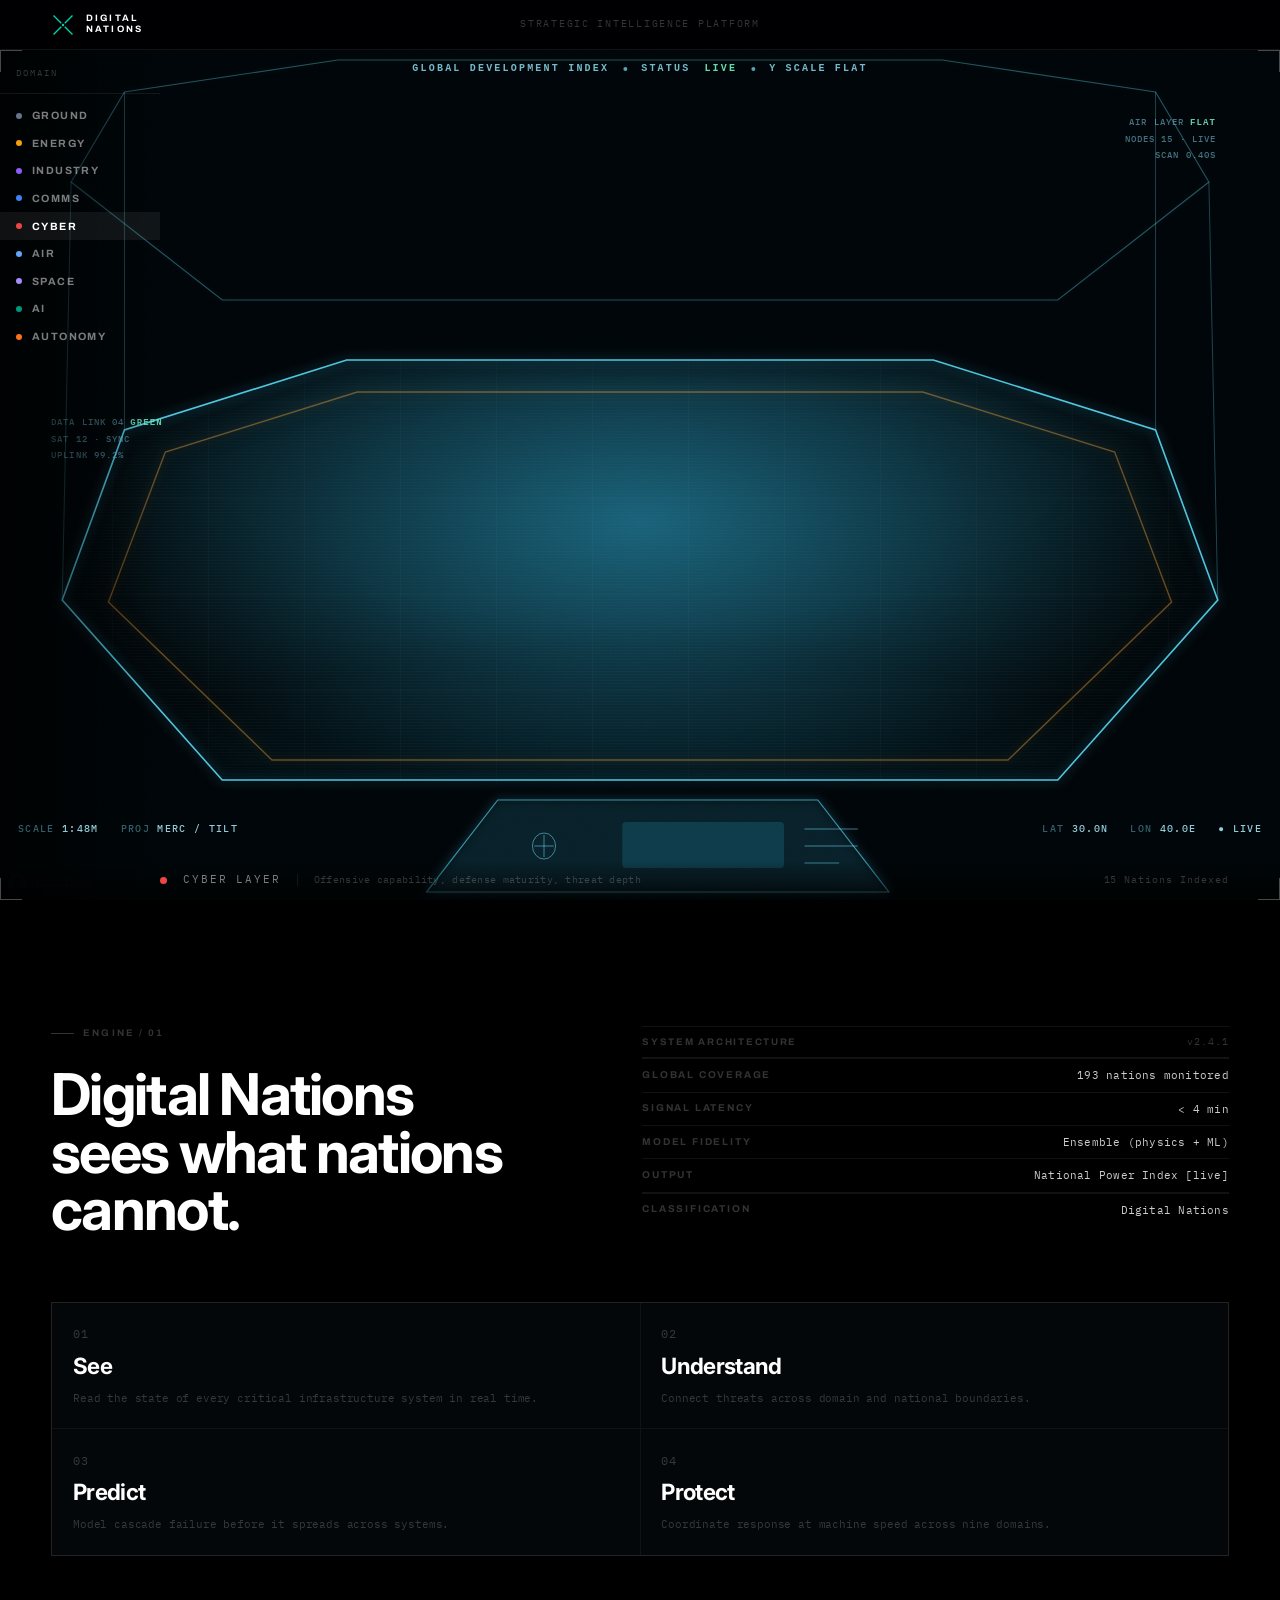
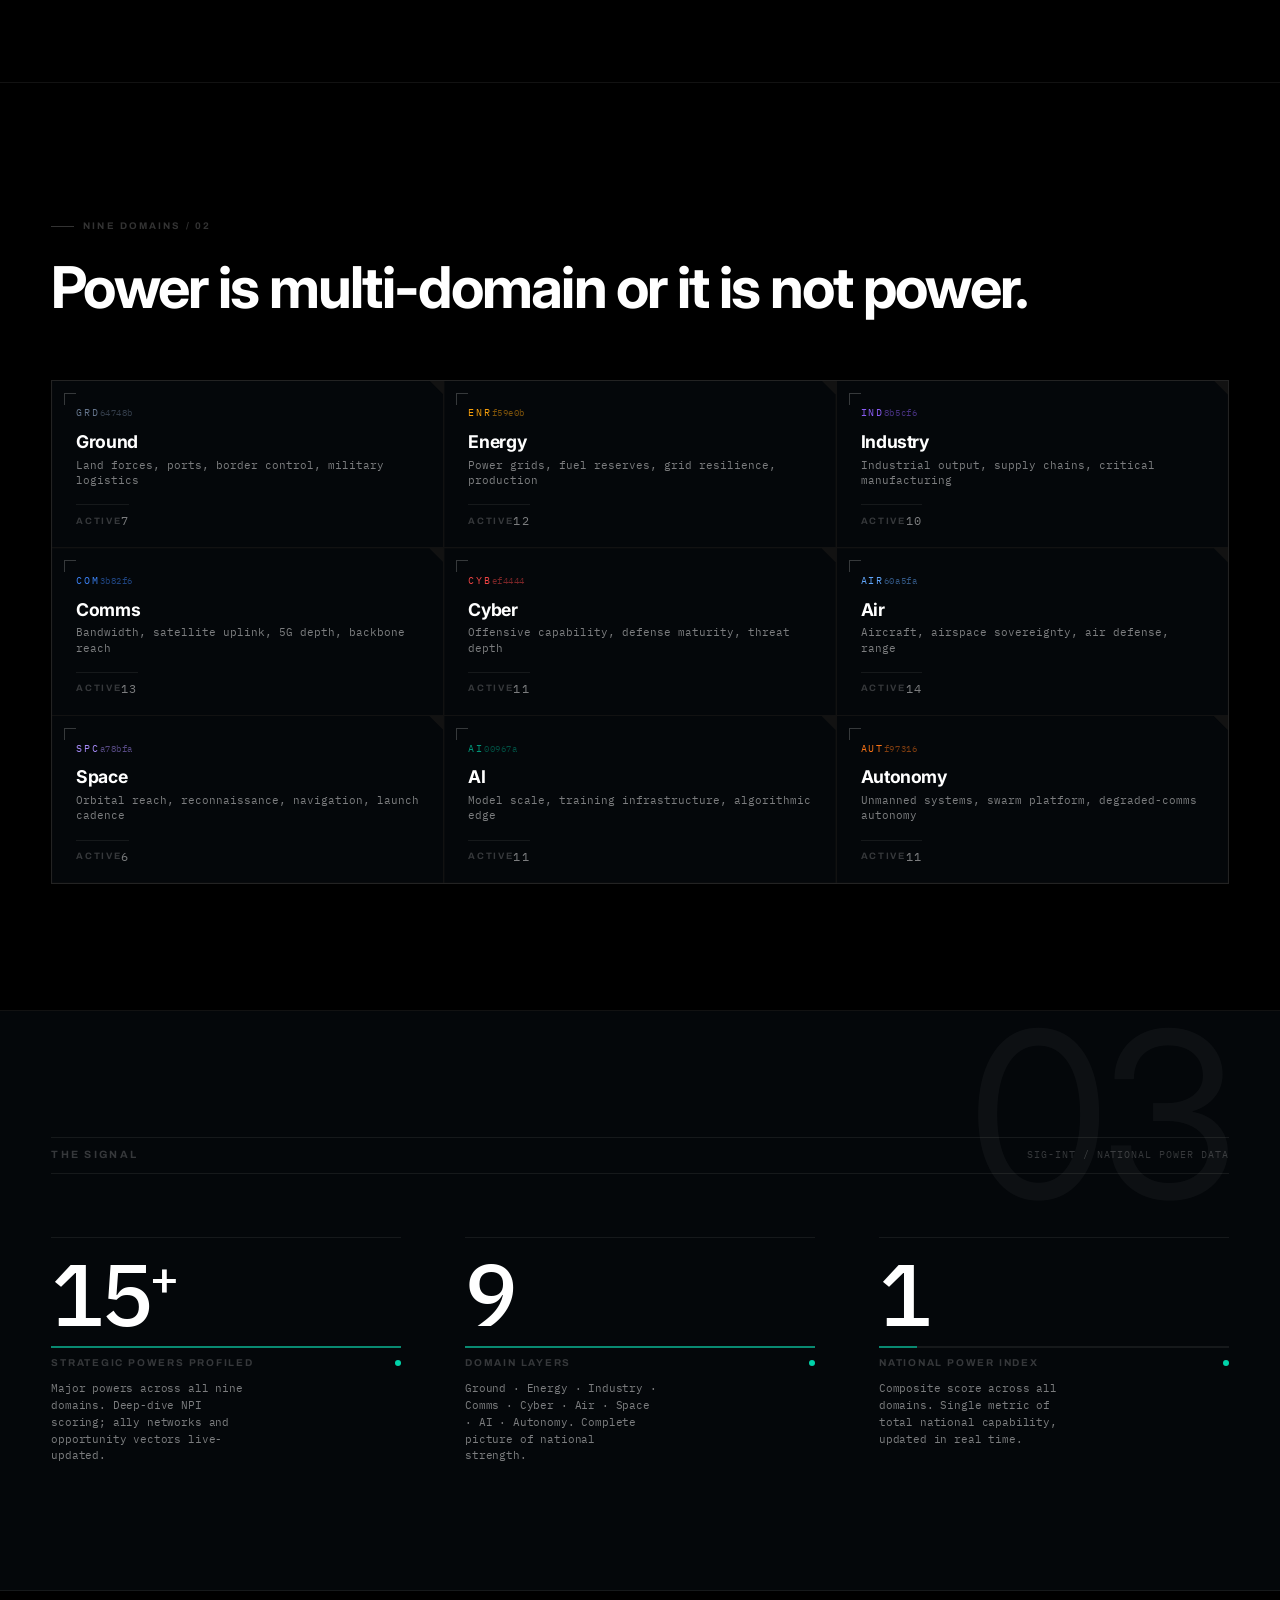
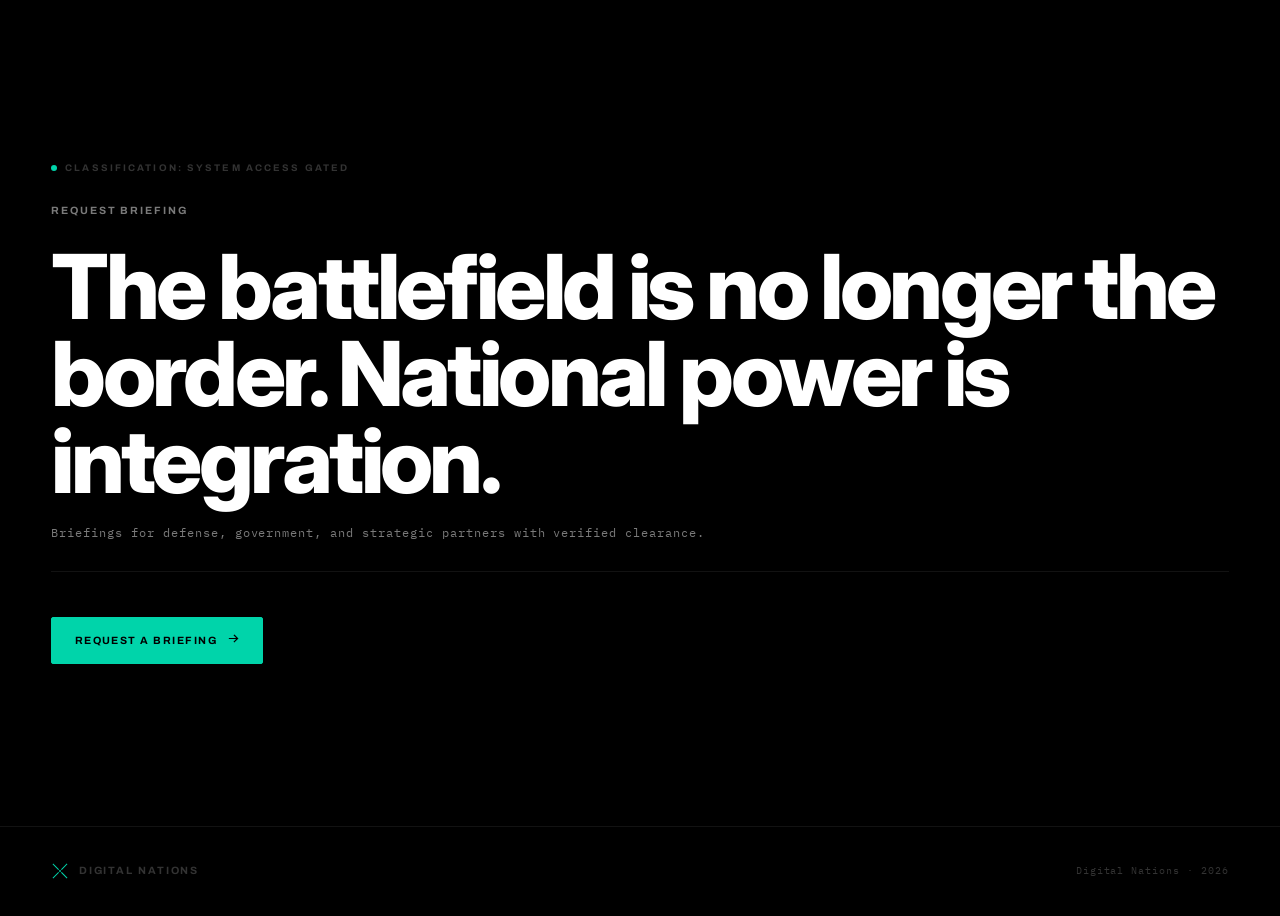
==== commit c7363ecd: "Deploy: holographic RDA holo-table — cyan projection, tank chrome, console, instrumented callouts Co" ====
--- a/index.html
+++ b/index.html
@@ -8,8 +8,8 @@
     <link rel="preconnect" href="https://fonts.googleapis.com" />
     <link rel="preconnect" href="https://fonts.gstatic.com" crossorigin />
     <link href="https://fonts.googleapis.com/css2?family=IBM+Plex+Mono:wght@400;500&family=Inter:ital,opsz,wght@0,14..32,400;0,14..32,500;0,14..32,600;0,14..32,700;0,14..32,800;1,14..32,400&family=Archivo:wght@600;700&display=swap" rel="stylesheet" />
-    <script type="module" crossorigin src="/assets/digital-nations-BE8dQVGK.js"></script>
-    <link rel="stylesheet" crossorigin href="/assets/digital-nations-Ccyh-MDz.css">
+    <script type="module" crossorigin src="/assets/digital-nations-SbecyEk0.js"></script>
+    <link rel="stylesheet" crossorigin href="/assets/digital-nations-B5vqUNyR.css">
   </head>
   <body>
     <div id="dn-root"></div>
--- a/assets/digital-nations-B5vqUNyR.css
+++ b/assets/digital-nations-B5vqUNyR.css
@@ -0,0 +1 @@
+:root{--nav-h:50px;--void:#000;--abyss:#04070a;--panel:#060c10;--glass:#ffffff0a;--wire:#ffffff12;--wire-2:#ffffff21;--ghost:#fff3;--dim:#ffffff7a;--text:#fffc;--bright:#fff;--accent:#00d4aa;--accent-sel:#00d4aa40;--d-ground:#64748b;--d-energy:#f59e0b;--d-industry:#8b5cf6;--d-comms:#3b82f6;--d-cyber:#ef4444;--d-air:#60a5fa;--d-space:#a78bfa;--d-ai:#00967a;--d-auto:#f97316;--sans:"Inter", system-ui, sans-serif;--label:"Archivo", "Inter", system-ui, sans-serif;--mono:"IBM Plex Mono", "Courier New", monospace;--fs-hero:clamp(2.8rem, 7vw, 6.6rem);--fs-h2:clamp(2rem, 4.5vw, 4rem);--fs-h3:clamp(1.1rem, 1.6vw, 1.5rem);--fs-stat:clamp(2.8rem, 7vw, 5.5rem);--fs-label:.66rem;--fs-label-s:.6rem;--fs-mono:.72rem;--fs-mono-s:.6rem;--fs-data:2.4rem;--track-display:-.03em;--track-hero:-.04em;--track-label:.18em;--track-label-s:.22em;--track-mono:.1em;--mx:clamp(1.2rem, 4vw, 5rem);--cols:12;--gap-col:1.125rem;--gap-row:1.25rem;--notch:14px;--notch-media:60px;--dur-fast:.25s;--dur:.3s;--dur-slow:.5s;--ease:cubic-bezier(.215, .62, .34, 1);--ease-out:ease-out}@media (prefers-reduced-motion:reduce){*,:before,:after{transition-duration:.01ms!important;animation:none!important}}.reveal{opacity:0;transition:opacity var(--dur-slow) var(--ease), transform var(--dur-slow) var(--ease);transform:translateY(20px)}.reveal.is-in{opacity:1;transform:none}*{box-sizing:border-box;margin:0;padding:0}html{-webkit-font-smoothing:antialiased;text-rendering:optimizelegibility;background:var(--void);scroll-behavior:smooth;font-size:16px}body{background:var(--void);color:var(--text);font-family:var(--sans);letter-spacing:-.01em;font-weight:400;line-height:1.5;overflow-x:clip}::selection{background:var(--accent-sel);color:var(--bright)}img,video{max-width:100%;display:block}a{color:inherit;text-decoration:none}body:after{content:"";z-index:999;pointer-events:none;opacity:.04;mix-blend-mode:overlay;background-image:url("data:image/svg+xml,%3Csvg xmlns='http://www.w3.org/2000/svg' width='160' height='160'%3E%3Cfilter id='n'%3E%3CfeTurbulence type='fractalNoise' baseFrequency='0.85' numOctaves='2'/%3E%3C/filter%3E%3Crect width='100%25' height='100%25' filter='url(%23n)'/%3E%3C/svg%3E");position:fixed;inset:0}.dn-nav{z-index:100;height:var(--nav-h);padding-inline:var(--mx);-webkit-backdrop-filter:blur(24px);border-bottom:1px solid var(--wire);background:#000000d1;justify-content:space-between;align-items:center;gap:1rem;display:flex;position:fixed;inset:0 0 auto}.dn-nav__logo{align-items:center;gap:.7rem;display:flex}.dn-nav__x{width:24px;height:24px;color:var(--accent);flex-shrink:0}.dn-nav__name{flex-direction:column;gap:.1rem;line-height:1;display:flex}.dn-nav__name span{font-family:var(--label);text-transform:uppercase;letter-spacing:var(--track-label-s);color:var(--bright);font-size:.58rem;font-weight:700}.dn-nav__class{font-family:var(--mono);font-size:var(--fs-mono-s);letter-spacing:var(--track-label);color:var(--ghost);text-transform:uppercase;position:absolute;left:50%;transform:translate(-50%)}@media (width<=700px){.dn-nav__class{display:none}}.dn-stage{height:100svh;position:relative;overflow:hidden}.dn-map{z-index:0;width:100%;height:100%;position:absolute;inset:0}.dn-holo{z-index:1;pointer-events:none;background:radial-gradient(125% 92% at 50% 42%,#0000 30%,#01070a8c 66%,#000000fa 100%),radial-gradient(92% 52% at 50% 104%,#22b4e04d,#0000 62%),linear-gradient(#000000b3 0%,#0000 26%);position:absolute;inset:0}.dn-bloom{z-index:1;pointer-events:none;mix-blend-mode:screen;background:radial-gradient(60% 42% at 50% 58%,#36c8f56b,#0000 72%),radial-gradient(90% 70% at 50% 60%,#1e96c829,#0000 80%);position:absolute;inset:0}.dn-scan{z-index:2;pointer-events:none;opacity:.5;background-image:repeating-linear-gradient(0deg,#78e1ff0d 0 1px,#0000 1px 3px);position:absolute;inset:0}.dn-scan:after{content:"";background:linear-gradient(#0000,#5adcff0f 60%,#0000);height:38%;animation:6.5s linear infinite dn-sweep;position:absolute;left:0;right:0}@keyframes dn-sweep{0%{top:-40%}to{top:100%}}@media (prefers-reduced-motion:reduce){.dn-scan:after{opacity:0;animation:none}}.dn-tank{z-index:3;pointer-events:none;position:absolute;inset:0}.dn-tank svg{width:100%;height:100%;display:block}.dn-tank .matte{fill:#010609ed;filter:drop-shadow(0 0 22px #010609e6)}.dn-tank .rim{fill:none;stroke:#60e4ffd9;stroke-width:1.6px;vector-effect:non-scaling-stroke;filter:drop-shadow(0 0 6px #38ceffb3)}.dn-tank .rim--canopy{stroke:#60e4ff57;stroke-width:1.2px;filter:drop-shadow(0 0 5px #38ceff59)}.dn-tank .rim--accent{stroke:#ffb040b3;stroke-width:1.4px;filter:drop-shadow(0 0 5px #ff962880)}.dn-tank .strut{stroke:#60e4ff47;stroke-width:1px;vector-effect:non-scaling-stroke}.dn-tank .console{fill:#06161c8c;stroke:#60e4ff99;stroke-width:1.2px;vector-effect:non-scaling-stroke;filter:drop-shadow(0 0 6px #38ceff66)}.dn-tank .console-detail{fill:none;stroke:#78e6ff80;stroke-width:1px;vector-effect:non-scaling-stroke}.dn-tank .console-screen{fill:#28b4dc2e}.dn-canopy-strip{top:calc(var(--nav-h) + 14px);z-index:6;pointer-events:none;font:600 10px/1 var(--mono,ui-monospace, monospace);letter-spacing:.22em;color:#96ebffc7;white-space:nowrap;align-items:center;gap:14px;display:flex;position:absolute;left:50%;transform:translate(-50%)}.dn-canopy-strip i{background:#78e6ffb3;border-radius:50%;width:4px;height:4px;display:inline-block}.dn-canopy-strip b{color:#78ffc8d9;font-weight:600}.dn-readout{z-index:6;pointer-events:none;font:500 9.5px/1.5 var(--mono,ui-monospace, monospace);letter-spacing:.14em;color:#8ce1fa9e;text-transform:uppercase;position:absolute}.dn-readout--br{text-align:right;bottom:64px;right:18px}.dn-readout--bl{bottom:64px;left:18px}.dn-readout .k{color:#78e6ff66}.dn-readout .v{color:#aaf0ffd9}.dn-callout{pointer-events:none;flex-direction:column;align-items:center;display:flex}.dn-callout__box{font:700 8.5px/1 var(--mono,ui-monospace, monospace);letter-spacing:.05em;white-space:nowrap;background:#04121899;border:1px solid #78e6ff73;align-items:center;gap:5px;padding:2.5px 6px;display:flex;box-shadow:0 0 10px #28b4e62e}.dn-callout__box b{color:#aff6fff5}.dn-callout__box .t{color:#78c8e18c;font-weight:600}.dn-callout__box .v{color:#ffc86ef5}.dn-callout__line{background:linear-gradient(#78e6ff2e,#78e6ffb3);width:1px;height:30px}.dn-dome-data{z-index:4;pointer-events:none;top:calc(var(--nav-h) + 64px);font:500 9px/1.7 var(--mono,ui-monospace, monospace);letter-spacing:.12em;color:#87dcf580;text-transform:uppercase;position:absolute}.dn-dome-data b{color:#78ffc8cc}.dn-dome-data--l{text-align:left;top:46%;left:4%}.dn-dome-data--r{text-align:right;right:5%}.dn-grid{z-index:2;pointer-events:none;background-image:linear-gradient(#ffffff06 1px,#0000 1px),linear-gradient(90deg,#ffffff06 1px,#0000 1px);background-position:50%;background-size:96px 96px;position:absolute;inset:0}.dn-corner{z-index:6;pointer-events:none;width:22px;height:22px;position:absolute}.dn-corner--tl{top:var(--nav-h);border-top:1px solid #ffffff47;border-left:1px solid #ffffff47;left:0}.dn-corner--tr{top:var(--nav-h);border-top:1px solid #ffffff47;border-right:1px solid #ffffff47;right:0}.dn-corner--bl{border-bottom:1px solid #ffffff47;border-left:1px solid #ffffff47;bottom:0;left:0}.dn-corner--br{border-bottom:1px solid #ffffff47;border-right:1px solid #ffffff47;bottom:0;right:0}.dn-layers{top:var(--nav-h);z-index:5;scrollbar-width:none;background:linear-gradient(90deg,#000000c7 0%,#0000 100%);flex-direction:column;width:160px;padding:1rem 0;display:flex;position:absolute;bottom:0;left:0;overflow-y:auto}.dn-layers::-webkit-scrollbar{display:none}.dn-layers__head{font-family:var(--mono);letter-spacing:var(--track-label-s);color:var(--ghost);text-transform:uppercase;border-bottom:1px solid var(--wire);margin-bottom:.5rem;padding:0 1rem .8rem;font-size:.58rem}.dn-layer{cursor:pointer;text-align:left;transition:background var(--dur-fast) var(--ease-out);background:0 0;border:none;align-items:center;gap:.6rem;padding:.52rem 1rem;display:flex}.dn-layer:hover{background:#ffffff0d}.dn-layer--active{background:#ffffff0f}.dn-layer__dot{background:var(--lc,#ffffff4d);border-radius:50%;flex-shrink:0;width:6px;height:6px}.dn-layer__label{font-family:var(--label);text-transform:uppercase;letter-spacing:.14em;font-weight:700;font-size:var(--fs-label);color:var(--dim);transition:color var(--dur-fast) var(--ease-out)}.dn-layer--active .dn-layer__label{color:var(--bright)}.dn-layer:hover .dn-layer__label{color:var(--text)}.dn-strip{z-index:5;padding:.75rem var(--mx) .75rem 160px;pointer-events:none;background:linear-gradient(#0000 0%,#000000b8 100%);align-items:center;gap:1rem;display:flex;position:absolute;bottom:0;left:0;right:0}.dn-strip__dot{border-radius:50%;flex-shrink:0;width:7px;height:7px}.dn-strip__name{font-family:var(--mono);font-size:var(--fs-label);letter-spacing:var(--track-label);color:var(--dim);text-transform:uppercase;white-space:nowrap}.dn-strip__sep{background:var(--wire);flex-shrink:0;width:1px;height:12px}.dn-strip__desc{font-family:var(--mono);font-size:var(--fs-mono-s);color:var(--ghost);letter-spacing:.03em;white-space:nowrap;text-overflow:ellipsis;overflow:hidden}.dn-strip__count{font-family:var(--mono);font-size:var(--fs-mono-s);color:var(--ghost);letter-spacing:var(--track-mono);white-space:nowrap;margin-left:auto}@media (width<=700px){.dn-strip{padding-left:1rem}.dn-strip__desc,.dn-strip__count{display:none}}.dn-panel{top:var(--nav-h);z-index:10;-webkit-backdrop-filter:blur(20px);border-left:1px solid var(--wire);scrollbar-width:none;background:#04080cf0;flex-direction:column;gap:0;width:340px;animation:.38s cubic-bezier(.22,1,.36,1) forwards panelIn;display:flex;position:absolute;bottom:0;right:0;overflow-y:auto}.dn-panel::-webkit-scrollbar{display:none}@keyframes panelIn{0%{opacity:0;transform:translate(20px)}to{opacity:1;transform:translate(0)}}.dn-panel__head{border-bottom:1px solid var(--wire);justify-content:space-between;align-items:flex-start;gap:.5rem;padding:1.2rem 1.2rem 1rem;display:flex}.dn-panel__tag{font-family:var(--label);font-weight:700;font-size:var(--fs-label-s);letter-spacing:var(--track-label-s);color:var(--accent);text-transform:uppercase;margin-bottom:.4rem}.dn-panel__name{font-family:var(--label);letter-spacing:.06em;color:var(--bright);text-transform:uppercase;font-size:1.05rem;font-weight:700;line-height:1.1}.dn-panel__id{font-family:var(--mono);font-size:var(--fs-mono-s);color:var(--ghost);letter-spacing:var(--track-mono);margin-top:.3rem}.dn-panel__close{border:1px solid var(--wire);cursor:pointer;width:28px;height:28px;color:var(--dim);transition:border-color var(--dur-fast) var(--ease-out), color var(--dur-fast) var(--ease-out);background:0 0;border-radius:2px;flex-shrink:0;justify-content:center;align-items:center;display:flex}.dn-panel__close:hover{border-color:var(--wire-2);color:var(--bright)}.dn-panel__close svg{width:12px;height:12px}.dn-panel__npi{border-bottom:1px solid var(--wire);background:#ffffff05;align-items:baseline;gap:.6rem;padding:1rem 1.2rem;display:flex;position:relative;overflow:hidden}.dn-panel__npi-x{opacity:.04;pointer-events:none;width:80px;height:80px;color:var(--bright);position:absolute;top:50%;right:1.2rem;transform:translateY(-50%)}.dn-panel__npi-x svg{width:100%;height:100%}.dn-panel__npi-val{font-family:var(--mono);font-weight:500;font-size:var(--fs-data);color:var(--bright);letter-spacing:-.03em;z-index:1;line-height:1;position:relative}.dn-panel__npi-label{font-family:var(--label);font-weight:700;font-size:var(--fs-label-s);letter-spacing:var(--track-label-s);color:var(--ghost);text-transform:uppercase;z-index:1;position:relative}.dn-panel__section-label{font-family:var(--label);letter-spacing:var(--track-label-s);text-transform:uppercase;color:var(--ghost);justify-content:space-between;align-items:center;margin-bottom:.75rem;font-size:.56rem;font-weight:700;display:flex}.dn-panel__section-tag{font-family:var(--mono);font-size:var(--fs-mono-s);letter-spacing:var(--track-mono);color:var(--ghost);text-transform:uppercase}.dn-panel__intel{border-bottom:1px solid var(--wire);flex-direction:column;gap:.5rem;padding:.9rem 1.2rem;display:flex}.dn-panel__intel-row{border-top:1px solid var(--wire);align-items:center;gap:.5rem;padding-top:.45rem;display:flex}.dn-panel__intel-abbr{font-family:var(--mono);font-size:var(--fs-mono-s);letter-spacing:.08em;flex-shrink:0;width:28px}.dn-panel__intel-bar{background:var(--wire);flex:1;height:2px;overflow:hidden}.dn-panel__intel-fill{height:100%;transition:width .6s cubic-bezier(.22,1,.36,1)}.dn-panel__intel-val{font-family:var(--mono);font-size:var(--fs-mono-s);color:var(--text);letter-spacing:var(--track-mono);text-align:right;flex-shrink:0;width:24px}.dn-panel__intel--context .dn-panel__context{font-family:var(--mono);color:var(--dim);max-height:4.5em;font-size:.7rem;line-height:1.5;overflow:hidden}.dn-panel__opp{border-top:1px solid var(--wire);padding-top:.45rem}.dn-panel__opp-text{font-family:var(--mono);color:var(--text);letter-spacing:.02em;font-size:.68rem;line-height:1.5}.dn-panel__opp-pending{font-family:var(--mono);font-size:var(--fs-mono-s);color:var(--ghost);letter-spacing:var(--track-mono);text-transform:uppercase}.dn-panel__layers{border-bottom:1px solid var(--wire);flex-direction:column;gap:.65rem;padding:1rem 1.2rem;display:flex}.dn-panel__layer-head{align-items:center;gap:.5rem;display:flex}.dn-panel__layer-abbr{font-family:var(--mono);font-size:var(--fs-mono-s);letter-spacing:.08em;flex-shrink:0;width:26px}.dn-panel__layer-label{font-size:var(--fs-mono);color:var(--dim);letter-spacing:.01em;flex:1}.dn-panel__layer--active .dn-panel__layer-label{color:var(--text)}.dn-panel__layer-val{font-family:var(--mono);color:var(--text);letter-spacing:.04em;text-align:right;width:26px;font-size:.7rem}.dn-gauge{background:#ffffff12;height:2px;margin-top:5px;overflow:hidden}.dn-gauge__fill{height:100%;transition:width .6s cubic-bezier(.22,1,.36,1)}.dn-panel__allies{border-bottom:1px solid var(--wire);padding:1rem 1.2rem}.dn-panel__ally-row{flex-wrap:wrap;gap:.4rem;display:flex}.dn-panel__ally{font-family:var(--mono);font-size:var(--fs-mono-s);letter-spacing:.06em;color:var(--dim);border:1px solid var(--wire);border-radius:2px;padding:.22rem .5rem}.dn-panel__foot{font-family:var(--mono);font-size:var(--fs-mono-s);letter-spacing:var(--track-mono);color:var(--ghost);text-transform:uppercase;border-top:1px solid var(--wire);margin-top:auto;padding:.8rem 1.2rem}@media (width<=600px){.dn-panel{width:100%}}.dn-wrap{width:100%;max-width:1640px;padding-inline:var(--mx);margin:0 auto}.dn-kicker{font-family:var(--label);text-transform:uppercase;letter-spacing:var(--track-label-s);font-weight:700;font-size:var(--fs-label-s);color:var(--ghost);align-items:center;gap:.6rem;display:inline-flex}.dn-kicker:before{content:"";background:var(--ghost);width:1.4rem;height:1px}.dn-h1{font-family:var(--sans);letter-spacing:var(--track-hero);font-weight:800;line-height:.97;font-size:var(--fs-hero);color:var(--bright)}.dn-h2{font-family:var(--sans);letter-spacing:var(--track-display);font-weight:700;line-height:1;font-size:var(--fs-h2);color:var(--bright)}.dn-h3{font-family:var(--sans);letter-spacing:-.02em;font-weight:600;line-height:1.05;font-size:var(--fs-h3);color:var(--bright)}.dn-mt-s{margin-top:.9rem}.dn-mt-m{margin-top:1.6rem}.dn-mt-l{margin-top:clamp(2rem,5vh,3.5rem)}.dn-engine{border-bottom:1px solid var(--wire);background:var(--void);padding-block:clamp(6rem,14vh,12rem)}.dn-engine__header{grid-template-columns:1fr 1.2fr;align-items:start;gap:clamp(3rem,8vw,8rem);margin-bottom:clamp(3rem,7vh,6rem);display:grid}@media (width<=900px){.dn-engine__header{grid-template-columns:1fr}}.dn-engine__header-left,.dn-engine__hud{flex-direction:column;display:flex}.dn-hud__line{background:var(--wire);height:1px}.dn-hud__line--top{margin-bottom:0}.dn-hud__title-row{justify-content:space-between;align-items:center;padding:.5rem 0;display:flex}.dn-hud__title{font-family:var(--label);font-weight:700;font-size:var(--fs-label-s);letter-spacing:var(--track-label);text-transform:uppercase;color:var(--ghost)}.dn-hud__ver{font-family:var(--mono);font-size:var(--fs-mono-s);color:var(--ghost);letter-spacing:var(--track-mono)}.dn-hud__rows{flex-direction:column;display:flex}.dn-hud__row,.dn-hud__class-row{border-top:1px solid var(--wire);justify-content:space-between;align-items:center;padding:.5rem 0;display:flex}.dn-hud__row-label{font-family:var(--label);letter-spacing:var(--track-label);text-transform:uppercase;color:var(--ghost);font-size:.62rem;font-weight:700}.dn-hud__row-val{font-family:var(--mono);color:var(--text);letter-spacing:.02em;font-size:.68rem}.dn-engine__grid{margin-top:0}.dn-engine__moves{background:var(--wire);border:1px solid var(--wire);grid-template-columns:1fr 1fr;gap:1px;display:grid}.dn-move{background:var(--abyss);transition:background var(--dur) var(--ease-out);padding:1.4rem 1.3rem}.dn-move:hover{background:var(--panel)}.dn-move__n{font-family:var(--mono);font-size:var(--fs-mono);color:var(--ghost);letter-spacing:var(--track-mono)}.dn-move__t{font-family:var(--sans);letter-spacing:var(--track-display);color:var(--bright);margin-top:.4rem;font-size:1.4rem;font-weight:700}.dn-move__d{font-family:var(--mono);color:var(--ghost);margin-top:.45rem;font-size:.7rem;line-height:1.45}.dn-engine__link{font-family:var(--label);text-transform:uppercase;letter-spacing:.16em;color:var(--accent);transition:gap var(--dur-fast) var(--ease-out);align-self:flex-end;align-items:center;gap:.6rem;margin-top:clamp(1.8rem,4vh,3rem);font-size:.68rem;font-weight:700;display:inline-flex}.dn-engine__link:hover{gap:1rem}.dn-domains{border-bottom:1px solid var(--wire);background:var(--void);padding-block:clamp(6rem,14vh,12rem)}.dn-domains__header{margin-bottom:clamp(3rem,7vh,5rem)}.dn-domains__grid{background:var(--wire);border:1px solid var(--wire);grid-template-columns:repeat(3,1fr);gap:1px;display:grid}@media (width<=960px){.dn-domains__grid{grid-template-columns:repeat(2,1fr)}}@media (width<=560px){.dn-domains__grid{grid-template-columns:1fr}}.dn-domain-card{background:var(--abyss);cursor:pointer;text-align:left;transition:background var(--dur) var(--ease-out);clip-path:polygon(0 0, calc(100% - var(--notch)) 0, 100% var(--notch), 100% 100%, 0 100%);border:none;flex-direction:column;gap:.4rem;padding:1.6rem 1.5rem 1.2rem;display:flex;position:relative}.dn-domain-card:hover{background:var(--panel)}.dn-domain-card__corner{pointer-events:none;border-top:1px solid #fff3;border-left:1px solid #fff3;width:12px;height:12px;position:absolute;top:.75rem;left:.75rem}.dn-domain-card__top{justify-content:space-between;align-items:center;margin-bottom:.4rem;display:flex}.dn-domain-card__abbr{font-family:var(--mono);letter-spacing:var(--track-label);font-size:.62rem;font-weight:400}.dn-domain-card__hex{font-family:var(--mono);letter-spacing:.06em;opacity:.5;font-size:.56rem}.dn-domain-card__name{font-family:var(--sans);letter-spacing:-.02em;color:var(--bright);font-size:1.1rem;font-weight:700;line-height:1.1}.dn-domain-card__desc{font-family:var(--mono);color:var(--dim);max-height:2.8em;font-size:.68rem;line-height:1.4;overflow:hidden}.dn-domain-card__foot{border-top:1px solid var(--wire);justify-content:space-between;align-items:center;margin-top:.6rem;padding-top:.5rem;display:flex}.dn-domain-card__foot-label{font-family:var(--label);letter-spacing:var(--track-label);text-transform:uppercase;color:var(--ghost);font-size:.58rem;font-weight:700}.dn-domain-card__foot-count{font-family:var(--mono);font-size:var(--fs-mono);color:var(--dim);letter-spacing:var(--track-mono);transition:color var(--dur-fast) var(--ease-out)}.dn-domain-card:hover .dn-domain-card__foot-count{color:var(--accent)}.dn-signal{border-bottom:1px solid var(--wire);background:var(--abyss);padding-block:clamp(6rem,14vh,12rem);position:relative;overflow:hidden}.dn-signal__ghost{top:0;right:var(--mx);font-family:var(--sans);color:#ffffff0a;pointer-events:none;-webkit-user-select:none;user-select:none;letter-spacing:-.04em;font-size:clamp(8rem,18vw,16rem);font-weight:400;line-height:.9;position:absolute}.dn-signal__head{border-top:1px solid var(--wire);border-bottom:1px solid var(--wire);justify-content:space-between;align-items:center;margin-bottom:clamp(3rem,7vh,5rem);padding:.6rem 0;display:flex}.dn-signal__head-left{font-family:var(--label);font-weight:700;font-size:var(--fs-label);letter-spacing:var(--track-label-s);text-transform:uppercase;color:var(--ghost)}.dn-signal__head-right{font-family:var(--mono);font-size:var(--fs-mono-s);letter-spacing:var(--track-mono);color:var(--ghost);text-transform:uppercase}.dn-signal__stats{grid-template-columns:repeat(3,1fr);align-items:start;gap:clamp(2rem,5vw,4rem);display:grid}@media (width<=720px){.dn-signal__stats{grid-template-columns:1fr;gap:2.5rem}}.dn-stat{flex-direction:column;display:flex}.dn-stat__line{background:var(--wire);height:1px;margin-bottom:1rem}.dn-stat__num{font-family:var(--mono);font-weight:500;font-size:var(--fs-stat);color:var(--bright);letter-spacing:-.04em;line-height:.9}.dn-stat__sup{vertical-align:super;letter-spacing:0;font-size:.55em}.dn-stat__bar{background:var(--wire);height:2px;margin-top:.8rem;overflow:hidden}.dn-stat__bar-fill{background:var(--accent);opacity:.6;height:100%}.dn-stat__meta{justify-content:space-between;align-items:center;margin-top:.5rem;display:flex}.dn-stat__label{font-family:var(--label);letter-spacing:var(--track-label);text-transform:uppercase;color:var(--ghost);font-size:.62rem;font-weight:700}.dn-stat__live{background:var(--accent);border-radius:50%;flex-shrink:0;width:6px;height:6px}.dn-stat__body{font-family:var(--mono);color:var(--dim);max-width:28ch;margin-top:.6rem;font-size:.7rem;line-height:1.5}.dn-cta{background:var(--void);padding-block:clamp(7rem,18vh,15rem)}.dn-cta__class{font-family:var(--label);font-weight:700;font-size:var(--fs-label-s);letter-spacing:var(--track-label-s);text-transform:uppercase;color:var(--ghost);align-items:center;gap:.5rem;display:inline-flex}.dn-cta__class-dot{background:var(--accent);border-radius:50%;flex-shrink:0;width:6px;height:6px}.dn-cta__intent{font-family:var(--label);font-weight:700;font-size:var(--fs-label);letter-spacing:var(--track-label);text-transform:uppercase;color:var(--dim);margin-top:1.6rem}.dn-cta .dn-h1{max-width:20ch}.dn-cta__sub{font-family:var(--mono);letter-spacing:.08em;color:var(--dim);margin-top:1.2rem;font-size:.76rem;line-height:1.5}.dn-cta__hr{background:var(--wire);height:1px;margin-top:1.8rem}.dn-cta__actions{flex-wrap:wrap;justify-content:flex-start;align-items:center;gap:1rem;margin-top:clamp(2.2rem,5vh,3.6rem);display:flex}.dn-btn{font-family:var(--label);text-transform:uppercase;letter-spacing:.14em;font-weight:700;font-size:var(--fs-label);border:1px solid var(--wire-2);color:var(--bright);cursor:pointer;transition:background var(--dur) var(--ease-out), border-color var(--dur) var(--ease-out);white-space:nowrap;background:0 0;border-radius:2px;align-items:center;gap:.6rem;padding:.85rem 1.4rem;display:inline-flex}.dn-btn:hover{border-color:var(--wire-2);background:#ffffff0f}.dn-btn--solid{background:var(--accent);border-color:var(--accent);color:#000}.dn-btn--solid:hover{background:var(--accent);border-color:var(--accent)}.dn-btn__arrow{transition:transform var(--dur-fast) var(--ease-out)}.dn-btn:hover .dn-btn__arrow{transform:translate(3px)}.dn-foot{border-top:1px solid var(--wire);background:var(--void);padding-block:2.2rem}.dn-foot__row{flex-wrap:wrap;justify-content:space-between;align-items:center;gap:1rem;display:flex}.dn-foot__logo{align-items:center;gap:.6rem;display:flex}.dn-foot__logo svg{width:18px;height:18px;color:var(--accent)}.dn-foot__name{font-family:var(--label);font-weight:700;font-size:var(--fs-label);letter-spacing:var(--track-label);text-transform:uppercase;color:var(--ghost)}.dn-foot__meta{font-family:var(--mono);font-size:var(--fs-mono-s);letter-spacing:var(--track-mono);color:#fff3}.dn-mark{background:var(--void);border-bottom:1px solid var(--wire);padding-block:clamp(5rem,13vh,10rem);position:relative;overflow:clip}.dn-mark__head{grid-template-columns:1.1fr .9fr;align-items:end;gap:clamp(1.4rem,4vw,4rem);margin-bottom:clamp(2rem,6vh,4rem);display:grid}.dn-mark__intro{font-family:var(--mono);letter-spacing:.02em;color:var(--dim);max-width:46ch;font-size:.78rem;line-height:1.7}@media (width<=860px){.dn-mark__head{grid-template-columns:1fr}}.dn-mark__stageHost{perspective:1600px;perspective-origin:50% 42%;justify-content:center;padding:clamp(3.5rem,10vh,6rem) 0 clamp(2.5rem,6vh,4rem);display:flex}.dn-mark__stage{--bs:clamp(86px, 11vw, 150px);--d:clamp(13px, 1.8vw, 24px);width:calc(2.828 * var(--bs));height:calc(3.536 * var(--bs));transform-style:preserve-3d;transform:rotateX(calc(6deg + var(--rx,0deg))) rotateY(var(--ry,0deg));position:relative}.dn-mk-block{width:var(--bs);height:var(--bs);left:calc((.914 + var(--cx)) * var(--bs));top:calc((.207 + var(--cy)) * var(--bs));transform-style:preserve-3d;cursor:pointer;-webkit-tap-highlight-color:transparent;font:inherit;color:inherit;background:0 0;border:0;padding:0;position:absolute}.dn-mk-block__solid{transform-style:preserve-3d;transition:transform var(--dur-slow) var(--ease), filter var(--dur) var(--ease);position:absolute;inset:0;transform:rotate(45deg)translateZ(0)}.dn-mk-block.is-hover{z-index:8}.dn-mk-block.is-hover .dn-mk-block__solid{transform:rotateZ(45deg) translateZ(calc(var(--d) + clamp(54px, 9vw, 128px))) scale(1.7)}.dn-mk-block.is-dim .dn-mk-block__solid{filter:brightness(.5)saturate(.8);transform:rotate(45deg)translateZ(-10px)scale(.95)}.dn-mk-block__face{transform:translateZ(var(--d));outline:1px solid var(--wire);outline-offset:-1px;background:linear-gradient(147deg,#11181e 0%,#070b0e 100%);position:absolute;inset:0;overflow:hidden}.dn-mk-block--light .dn-mk-block__face{background:linear-gradient(147deg,#1c2630 0%,#0d141a 100%)}.dn-mk-block--target .dn-mk-block__face{outline-color:var(--wire-2);background:linear-gradient(147deg,#23303a 0%,#0f1820 100%)}.dn-mk-block.is-hover .dn-mk-block__face{outline:1px solid var(--accent);outline-offset:-1px}.dn-mk-block__wall{background:linear-gradient(#0c1116,#050709);position:absolute}.dn-mk-block__wall--b{width:100%;height:var(--d);transform-origin:bottom;background:linear-gradient(#161d24,#06090c);bottom:0;left:0;transform:rotateX(-90deg)}.dn-mk-block__wall--t{width:100%;height:var(--d);transform-origin:top;background:linear-gradient(#0b1014,#050709);top:0;left:0;transform:rotateX(90deg)}.dn-mk-block__wall--r{width:var(--d);transform-origin:100%;background:linear-gradient(90deg,#181f27,#06090c);height:100%;top:0;right:0;transform:rotateY(90deg)}.dn-mk-block__wall--l{width:var(--d);transform-origin:0;background:linear-gradient(90deg,#0b1014,#050709);height:100%;top:0;left:0;transform:rotateY(-90deg)}.dn-mark__caption{text-align:center;flex-direction:column;justify-content:center;align-items:center;gap:.4rem;min-height:3.4rem;margin-top:clamp(1rem,3vh,2rem);display:flex}.dn-mark__capRow{align-items:baseline;gap:.8rem;display:inline-flex}.dn-mark__capIndex{font-family:var(--mono);letter-spacing:var(--track-mono);color:var(--accent);font-size:.8rem;transform:translateY(-.18em)}.dn-mark__capName{font-family:var(--sans);letter-spacing:var(--track-display);color:var(--bright);font-size:clamp(1.4rem,2.6vw,2.1rem);font-weight:700;line-height:1}.dn-mark__capTag{font-family:var(--mono);letter-spacing:.04em;color:var(--dim);font-size:.74rem}.dn-mark__capHint{font-family:var(--mono);letter-spacing:.04em;color:var(--ghost);font-size:.76rem}.dn-mk-modal{z-index:120;-webkit-backdrop-filter:blur(12px);animation:dn-mk-fade var(--dur) var(--ease);background:#000000b8;justify-content:center;align-items:center;padding:clamp(1rem,4vw,3rem);display:flex;position:fixed;inset:0}@keyframes dn-mk-fade{0%{opacity:0}to{opacity:1}}.dn-mk-modal__panel{background:var(--panel);border:1px solid var(--wire);width:min(560px,100%);clip-path:polygon(0 0, calc(100% - var(--notch)) 0, 100% var(--notch), 100% 100%, 0 100%);flex-direction:column;gap:1rem;padding:clamp(1.8rem,3.5vw,3rem);display:flex;position:relative}.dn-mk-modal__index{font-family:var(--mono);font-size:var(--fs-mono);letter-spacing:var(--track-mono);color:var(--accent)}.dn-mk-modal__title{font-family:var(--sans);letter-spacing:var(--track-display);color:var(--bright);font-size:clamp(1.8rem,3.4vw,2.8rem);font-weight:700;line-height:1}.dn-mk-modal__body{font-family:var(--sans);color:var(--text);max-width:44ch;font-size:1rem;line-height:1.6}.dn-mk-modal__role{font-family:var(--label);text-transform:uppercase;font-size:var(--fs-label-s);letter-spacing:var(--track-label);color:var(--ghost);border-top:1px solid var(--wire);margin-top:.2rem;padding-top:1rem}.dn-mk-modal__close{border:1px solid var(--wire);width:36px;height:36px;color:var(--dim);cursor:pointer;transition:color var(--dur-fast) var(--ease-out), border-color var(--dur-fast) var(--ease-out);background:0 0;justify-content:center;align-items:center;display:flex;position:absolute;top:14px;right:14px}.dn-mk-modal__close:hover{color:var(--accent);border-color:var(--wire-2)}@media (prefers-reduced-motion:reduce){.dn-mk-block__solid{transition:none}.dn-mark__stage{transform:rotateX(6deg)}}.mapboxgl-map{-webkit-tap-highlight-color:#0000;font:12px/20px Helvetica Neue,Arial,Helvetica,sans-serif;position:relative;overflow:hidden}.mapboxgl-canvas{position:absolute;top:0;left:0}.mapboxgl-map:-webkit-full-screen{width:100%;height:100%}.mapboxgl-canary{background-color:salmon}.mapboxgl-canvas-container.mapboxgl-interactive,.mapboxgl-ctrl-group button.mapboxgl-ctrl-compass{cursor:grab;-webkit-user-select:none;user-select:none}.mapboxgl-canvas-container.mapboxgl-interactive.mapboxgl-track-pointer{cursor:pointer}.mapboxgl-canvas-container.mapboxgl-interactive:active,.mapboxgl-ctrl-group button.mapboxgl-ctrl-compass:active{cursor:grabbing}.mapboxgl-canvas-container.mapboxgl-touch-zoom-rotate,.mapboxgl-canvas-container.mapboxgl-touch-zoom-rotate .mapboxgl-canvas{touch-action:pan-x pan-y}.mapboxgl-canvas-container.mapboxgl-touch-drag-pan,.mapboxgl-canvas-container.mapboxgl-touch-drag-pan .mapboxgl-canvas{touch-action:pinch-zoom}.mapboxgl-canvas-container.mapboxgl-touch-zoom-rotate.mapboxgl-touch-drag-pan,.mapboxgl-canvas-container.mapboxgl-touch-zoom-rotate.mapboxgl-touch-drag-pan .mapboxgl-canvas{touch-action:none}.mapboxgl-ctrl-bottom,.mapboxgl-ctrl-bottom-left,.mapboxgl-ctrl-bottom-right,.mapboxgl-ctrl-left,.mapboxgl-ctrl-right,.mapboxgl-ctrl-top,.mapboxgl-ctrl-top-left,.mapboxgl-ctrl-top-right{pointer-events:none;z-index:2;position:absolute}.mapboxgl-ctrl-top-left{top:0;left:0}.mapboxgl-ctrl-top{top:0;left:50%;transform:translate(-50%)}.mapboxgl-ctrl-top-right{top:0;right:0}.mapboxgl-ctrl-right{top:50%;right:0;transform:translateY(-50%)}.mapboxgl-ctrl-bottom-right{bottom:0;right:0}.mapboxgl-ctrl-bottom{bottom:0;left:50%;transform:translate(-50%)}.mapboxgl-ctrl-bottom-left{bottom:0;left:0}.mapboxgl-ctrl-left{top:50%;left:0;transform:translateY(-50%)}.mapboxgl-ctrl{clear:both;pointer-events:auto;transform:translate(0)}.mapboxgl-ctrl-top-left .mapboxgl-ctrl{float:left;margin:10px 0 0 10px}.mapboxgl-ctrl-top .mapboxgl-ctrl{float:left;margin:10px 0}.mapboxgl-ctrl-top-right .mapboxgl-ctrl{float:right;margin:10px 10px 0 0}.mapboxgl-ctrl-bottom-right .mapboxgl-ctrl,.mapboxgl-ctrl-right .mapboxgl-ctrl{float:right;margin:0 10px 10px 0}.mapboxgl-ctrl-bottom .mapboxgl-ctrl{float:left;margin:10px 0}.mapboxgl-ctrl-bottom-left .mapboxgl-ctrl,.mapboxgl-ctrl-left .mapboxgl-ctrl{float:left;margin:0 0 10px 10px}.mapboxgl-ctrl-group{background:#fff;border-radius:4px}.mapboxgl-ctrl-group:not(:empty){box-shadow:0 0 0 2px #0000001a}@media (-ms-high-contrast:active){.mapboxgl-ctrl-group:not(:empty){box-shadow:0 0 0 2px buttontext}}.mapboxgl-ctrl-group button{background-color:initial;box-sizing:border-box;cursor:pointer;border:0;outline:none;width:32px;height:32px;padding:0;display:block;overflow:hidden}.mapboxgl-ctrl-group button+button{border-top:1px solid #ddd}.mapboxgl-ctrl button .mapboxgl-ctrl-icon{background-position:50%;background-repeat:no-repeat;width:100%;height:100%;display:block}@media (-ms-high-contrast:active){.mapboxgl-ctrl-icon{background-color:initial}.mapboxgl-ctrl-group button+button{border-top:1px solid buttontext}}.mapboxgl-ctrl-attrib-button:focus,.mapboxgl-ctrl-group button:focus{box-shadow:0 0 2px 2px #0096ff}.mapboxgl-ctrl button:disabled{cursor:not-allowed}.mapboxgl-ctrl button:disabled .mapboxgl-ctrl-icon{opacity:.25}.mapboxgl-ctrl-group button:first-child{border-radius:4px 4px 0 0}.mapboxgl-ctrl-group button:last-child{border-radius:0 0 4px 4px}.mapboxgl-ctrl-group button:only-child{border-radius:inherit}.mapboxgl-ctrl button:not(:disabled):hover{background-color:#eee}.mapboxgl-ctrl-group button:focus:focus-visible{box-shadow:0 0 2px 2px #0096ff}.mapboxgl-ctrl-group button:focus:not(:focus-visible){box-shadow:none}.mapboxgl-ctrl button.mapboxgl-ctrl-zoom-out .mapboxgl-ctrl-icon{background-image:url("data:image/svg+xml;charset=utf-8,%3Csvg xmlns='http://www.w3.org/2000/svg' fill='%23333' viewBox='0 0 29 29'%3E%3Cpath d='M10 13c-.75 0-1.5.75-1.5 1.5S9.25 16 10 16h9c.75 0 1.5-.75 1.5-1.5S19.75 13 19 13h-9z'/%3E%3C/svg%3E")}.mapboxgl-ctrl button.mapboxgl-ctrl-zoom-in .mapboxgl-ctrl-icon{background-image:url("data:image/svg+xml;charset=utf-8,%3Csvg xmlns='http://www.w3.org/2000/svg' fill='%23333' viewBox='0 0 29 29'%3E%3Cpath d='M14.5 8.5c-.75 0-1.5.75-1.5 1.5v3h-3c-.75 0-1.5.75-1.5 1.5S9.25 16 10 16h3v3c0 .75.75 1.5 1.5 1.5S16 19.75 16 19v-3h3c.75 0 1.5-.75 1.5-1.5S19.75 13 19 13h-3v-3c0-.75-.75-1.5-1.5-1.5z'/%3E%3C/svg%3E")}@media (-ms-high-contrast:active){.mapboxgl-ctrl button.mapboxgl-ctrl-zoom-out .mapboxgl-ctrl-icon{background-image:url("data:image/svg+xml;charset=utf-8,%3Csvg xmlns='http://www.w3.org/2000/svg' fill='%23fff' viewBox='0 0 29 29'%3E%3Cpath d='M10 13c-.75 0-1.5.75-1.5 1.5S9.25 16 10 16h9c.75 0 1.5-.75 1.5-1.5S19.75 13 19 13h-9z'/%3E%3C/svg%3E")}.mapboxgl-ctrl button.mapboxgl-ctrl-zoom-in .mapboxgl-ctrl-icon{background-image:url("data:image/svg+xml;charset=utf-8,%3Csvg xmlns='http://www.w3.org/2000/svg' fill='%23fff' viewBox='0 0 29 29'%3E%3Cpath d='M14.5 8.5c-.75 0-1.5.75-1.5 1.5v3h-3c-.75 0-1.5.75-1.5 1.5S9.25 16 10 16h3v3c0 .75.75 1.5 1.5 1.5S16 19.75 16 19v-3h3c.75 0 1.5-.75 1.5-1.5S19.75 13 19 13h-3v-3c0-.75-.75-1.5-1.5-1.5z'/%3E%3C/svg%3E")}}@media (-ms-high-contrast:black-on-white){.mapboxgl-ctrl button.mapboxgl-ctrl-zoom-out .mapboxgl-ctrl-icon{background-image:url("data:image/svg+xml;charset=utf-8,%3Csvg xmlns='http://www.w3.org/2000/svg' fill='%23000' viewBox='0 0 29 29'%3E%3Cpath d='M10 13c-.75 0-1.5.75-1.5 1.5S9.25 16 10 16h9c.75 0 1.5-.75 1.5-1.5S19.75 13 19 13h-9z'/%3E%3C/svg%3E")}.mapboxgl-ctrl button.mapboxgl-ctrl-zoom-in .mapboxgl-ctrl-icon{background-image:url("data:image/svg+xml;charset=utf-8,%3Csvg xmlns='http://www.w3.org/2000/svg' fill='%23000' viewBox='0 0 29 29'%3E%3Cpath d='M14.5 8.5c-.75 0-1.5.75-1.5 1.5v3h-3c-.75 0-1.5.75-1.5 1.5S9.25 16 10 16h3v3c0 .75.75 1.5 1.5 1.5S16 19.75 16 19v-3h3c.75 0 1.5-.75 1.5-1.5S19.75 13 19 13h-3v-3c0-.75-.75-1.5-1.5-1.5z'/%3E%3C/svg%3E")}}.mapboxgl-ctrl button.mapboxgl-ctrl-fullscreen .mapboxgl-ctrl-icon{background-image:url("data:image/svg+xml;charset=utf-8,%3Csvg xmlns='http://www.w3.org/2000/svg' fill='%23333' viewBox='0 0 29 29'%3E%3Cpath d='M24 16v5.5c0 1.75-.75 2.5-2.5 2.5H16v-1l3-1.5-4-5.5 1-1 5.5 4 1.5-3h1zM6 16l1.5 3 5.5-4 1 1-4 5.5 3 1.5v1H7.5C5.75 24 5 23.25 5 21.5V16h1zm7-11v1l-3 1.5 4 5.5-1 1-5.5-4L6 13H5V7.5C5 5.75 5.75 5 7.5 5H13zm11 2.5c0-1.75-.75-2.5-2.5-2.5H16v1l3 1.5-4 5.5 1 1 5.5-4 1.5 3h1V7.5z'/%3E%3C/svg%3E")}.mapboxgl-ctrl button.mapboxgl-ctrl-shrink .mapboxgl-ctrl-icon{background-image:url("data:image/svg+xml;charset=utf-8,%3Csvg xmlns='http://www.w3.org/2000/svg' viewBox='0 0 29 29'%3E%3Cpath d='M18.5 16c-1.75 0-2.5.75-2.5 2.5V24h1l1.5-3 5.5 4 1-1-4-5.5 3-1.5v-1h-5.5zM13 18.5c0-1.75-.75-2.5-2.5-2.5H5v1l3 1.5L4 24l1 1 5.5-4 1.5 3h1v-5.5zm3-8c0 1.75.75 2.5 2.5 2.5H24v-1l-3-1.5L25 5l-1-1-5.5 4L17 5h-1v5.5zM10.5 13c1.75 0 2.5-.75 2.5-2.5V5h-1l-1.5 3L5 4 4 5l4 5.5L5 12v1h5.5z'/%3E%3C/svg%3E")}@media (-ms-high-contrast:active){.mapboxgl-ctrl button.mapboxgl-ctrl-fullscreen .mapboxgl-ctrl-icon{background-image:url("data:image/svg+xml;charset=utf-8,%3Csvg xmlns='http://www.w3.org/2000/svg' fill='%23fff' viewBox='0 0 29 29'%3E%3Cpath d='M24 16v5.5c0 1.75-.75 2.5-2.5 2.5H16v-1l3-1.5-4-5.5 1-1 5.5 4 1.5-3h1zM6 16l1.5 3 5.5-4 1 1-4 5.5 3 1.5v1H7.5C5.75 24 5 23.25 5 21.5V16h1zm7-11v1l-3 1.5 4 5.5-1 1-5.5-4L6 13H5V7.5C5 5.75 5.75 5 7.5 5H13zm11 2.5c0-1.75-.75-2.5-2.5-2.5H16v1l3 1.5-4 5.5 1 1 5.5-4 1.5 3h1V7.5z'/%3E%3C/svg%3E")}.mapboxgl-ctrl button.mapboxgl-ctrl-shrink .mapboxgl-ctrl-icon{background-image:url("data:image/svg+xml;charset=utf-8,%3Csvg xmlns='http://www.w3.org/2000/svg' fill='%23fff' viewBox='0 0 29 29'%3E%3Cpath d='M18.5 16c-1.75 0-2.5.75-2.5 2.5V24h1l1.5-3 5.5 4 1-1-4-5.5 3-1.5v-1h-5.5zM13 18.5c0-1.75-.75-2.5-2.5-2.5H5v1l3 1.5L4 24l1 1 5.5-4 1.5 3h1v-5.5zm3-8c0 1.75.75 2.5 2.5 2.5H24v-1l-3-1.5L25 5l-1-1-5.5 4L17 5h-1v5.5zM10.5 13c1.75 0 2.5-.75 2.5-2.5V5h-1l-1.5 3L5 4 4 5l4 5.5L5 12v1h5.5z'/%3E%3C/svg%3E")}}@media (-ms-high-contrast:black-on-white){.mapboxgl-ctrl button.mapboxgl-ctrl-fullscreen .mapboxgl-ctrl-icon{background-image:url("data:image/svg+xml;charset=utf-8,%3Csvg xmlns='http://www.w3.org/2000/svg' fill='%23000' viewBox='0 0 29 29'%3E%3Cpath d='M24 16v5.5c0 1.75-.75 2.5-2.5 2.5H16v-1l3-1.5-4-5.5 1-1 5.5 4 1.5-3h1zM6 16l1.5 3 5.5-4 1 1-4 5.5 3 1.5v1H7.5C5.75 24 5 23.25 5 21.5V16h1zm7-11v1l-3 1.5 4 5.5-1 1-5.5-4L6 13H5V7.5C5 5.75 5.75 5 7.5 5H13zm11 2.5c0-1.75-.75-2.5-2.5-2.5H16v1l3 1.5-4 5.5 1 1 5.5-4 1.5 3h1V7.5z'/%3E%3C/svg%3E")}.mapboxgl-ctrl button.mapboxgl-ctrl-shrink .mapboxgl-ctrl-icon{background-image:url("data:image/svg+xml;charset=utf-8,%3Csvg xmlns='http://www.w3.org/2000/svg' fill='%23000' viewBox='0 0 29 29'%3E%3Cpath d='M18.5 16c-1.75 0-2.5.75-2.5 2.5V24h1l1.5-3 5.5 4 1-1-4-5.5 3-1.5v-1h-5.5zM13 18.5c0-1.75-.75-2.5-2.5-2.5H5v1l3 1.5L4 24l1 1 5.5-4 1.5 3h1v-5.5zm3-8c0 1.75.75 2.5 2.5 2.5H24v-1l-3-1.5L25 5l-1-1-5.5 4L17 5h-1v5.5zM10.5 13c1.75 0 2.5-.75 2.5-2.5V5h-1l-1.5 3L5 4 4 5l4 5.5L5 12v1h5.5z'/%3E%3C/svg%3E")}}.mapboxgl-ctrl button.mapboxgl-ctrl-compass .mapboxgl-ctrl-icon{background-image:url("data:image/svg+xml;charset=utf-8,%3Csvg xmlns='http://www.w3.org/2000/svg' fill='%23333' viewBox='0 0 29 29'%3E%3Cpath d='M10.5 14l4-8 4 8h-8z'/%3E%3Cpath id='south' d='M10.5 16l4 8 4-8h-8z' fill='%23ccc'/%3E%3C/svg%3E")}@media (-ms-high-contrast:active){.mapboxgl-ctrl button.mapboxgl-ctrl-compass .mapboxgl-ctrl-icon{background-image:url("data:image/svg+xml;charset=utf-8,%3Csvg xmlns='http://www.w3.org/2000/svg' fill='%23fff' viewBox='0 0 29 29'%3E%3Cpath d='M10.5 14l4-8 4 8h-8z'/%3E%3Cpath id='south' d='M10.5 16l4 8 4-8h-8z' fill='%23999'/%3E%3C/svg%3E")}}@media (-ms-high-contrast:black-on-white){.mapboxgl-ctrl button.mapboxgl-ctrl-compass .mapboxgl-ctrl-icon{background-image:url("data:image/svg+xml;charset=utf-8,%3Csvg xmlns='http://www.w3.org/2000/svg' fill='%23000' viewBox='0 0 29 29'%3E%3Cpath d='M10.5 14l4-8 4 8h-8z'/%3E%3Cpath id='south' d='M10.5 16l4 8 4-8h-8z' fill='%23ccc'/%3E%3C/svg%3E")}}.mapboxgl-ctrl button.mapboxgl-ctrl-arrow-up .mapboxgl-ctrl-icon{background-image:url("data:image/svg+xml;charset=utf-8,%3Csvg fill='%23333' xmlns='http://www.w3.org/2000/svg' viewBox='0 0 18 18'%3E%3Cpath fill-rule='evenodd' clip-rule='evenodd' d='M4.29289 11.7071C4.68342 12.0976 5.31658 12.0976 5.70711 11.7071L9 8.41421L12.2929 11.7071C12.6834 12.0976 13.3166 12.0976 13.7071 11.7071C14.0976 11.3166 14.0976 10.6834 13.7071 10.2929L9.70711 6.29289C9.31658 5.90237 8.68342 5.90237 8.29289 6.29289L4.29289 10.2929C3.90237 10.6834 3.90237 11.3166 4.29289 11.7071Z' fill='%23333333'/%3E%3C/svg%3E");background-size:18px 18px}.mapboxgl-ctrl button.mapboxgl-ctrl-arrow-down .mapboxgl-ctrl-icon{background-image:url("data:image/svg+xml;charset=utf-8,%3Csvg fill='%23333' xmlns='http://www.w3.org/2000/svg' viewBox='0 0 18 18'%3E%3Cpath fill-rule='evenodd' clip-rule='evenodd' d='M4.29289 6.29289C4.68342 5.90237 5.31658 5.90237 5.70711 6.29289L9 9.58579L12.2929 6.29289C12.6834 5.90237 13.3166 5.90237 13.7071 6.29289C14.0976 6.68342 14.0976 7.31658 13.7071 7.70711L9.70711 11.7071C9.31658 12.0976 8.68342 12.0976 8.29289 11.7071L4.29289 7.70711C3.90237 7.31658 3.90237 6.68342 4.29289 6.29289Z' fill='%23333333'/%3E%3C/svg%3E");background-size:18px 18px}.mapboxgl-ctrl button.mapboxgl-ctrl-indoor-toggle .mapboxgl-ctrl-icon{background-image:url("data:image/svg+xml;charset=utf-8,%3Csvg fill='%23333' xmlns='http://www.w3.org/2000/svg' viewBox='0 0 18 18'%3E%3Cpath d='M4.0017 3.0017L4.0017 15.0017L10.0017 15.0017V12.0017H12.0017V15.0017H14.0017L14.0017 3.0017C14.0097 2.86829 13.9894 2.73469 13.9419 2.60973C13.8945 2.48477 13.8211 2.37129 13.7266 2.27678C13.6321 2.18228 13.5186 2.10889 13.3937 2.06147C13.2687 2.01405 13.1351 1.99368 13.0017 2.0017L5.0017 2.0017C4.86829 1.99368 4.73469 2.01405 4.60973 2.06147C4.48477 2.10889 4.37129 2.18228 4.27678 2.27678C4.18228 2.37129 4.10889 2.48477 4.06147 2.60973C4.01405 2.73469 3.99368 2.86829 4.0017 3.0017ZM8.0017 14.0017H6.0017V12.0017H8.0017V14.0017ZM8.0017 10.0017H6.0017L6.0017 8.0017H8.0017V10.0017ZM8.0017 6.0017L6.0017 6.0017V4.0017H8.0017V6.0017ZM12.0017 10.0017H10.0017V8.0017H12.0017V10.0017ZM12.0017 6.0017H10.0017V4.0017L12.0017 4.0017V6.0017Z' fill='%23333333'/%3E%3C/svg%3E");background-size:18px 18px}@media (-ms-high-contrast:active){.mapboxgl-ctrl button.mapboxgl-ctrl-indoor-toggle .mapboxgl-ctrl-icon{background-image:url("data:image/svg+xml;charset=utf-8,%3Csvg fill='%23fff' xmlns='http://www.w3.org/2000/svg' viewBox='0 0 18 18'%3E%3Cpath d='M4.0017 3.0017L4.0017 15.0017L10.0017 15.0017V12.0017H12.0017V15.0017H14.0017L14.0017 3.0017C14.0097 2.86829 13.9894 2.73469 13.9419 2.60973C13.8945 2.48477 13.8211 2.37129 13.7266 2.27678C13.6321 2.18228 13.5186 2.10889 13.3937 2.06147C13.2687 2.01405 13.1351 1.99368 13.0017 2.0017L5.0017 2.0017C4.86829 1.99368 4.73469 2.01405 4.60973 2.06147C4.48477 2.10889 4.37129 2.18228 4.27678 2.27678C4.18228 2.37129 4.10889 2.48477 4.06147 2.60973C4.01405 2.73469 3.99368 2.86829 4.0017 3.0017ZM8.0017 14.0017H6.0017V12.0017H8.0017V14.0017ZM8.0017 10.0017H6.0017L6.0017 8.0017H8.0017V10.0017ZM8.0017 6.0017L6.0017 6.0017V4.0017H8.0017V6.0017ZM12.0017 10.0017H10.0017V8.0017H12.0017V10.0017ZM12.0017 6.0017H10.0017V4.0017L12.0017 4.0017V6.0017Z' fill='%23333333'/%3E%3C/svg%3E")}}@media (-ms-high-contrast:black-on-white){.mapboxgl-ctrl button.mapboxgl-ctrl-indoor-toggle .mapboxgl-ctrl-icon{background-image:url("data:image/svg+xml;charset=utf-8,%3Csvg fill='%23000' xmlns='http://www.w3.org/2000/svg' viewBox='0 0 18 18'%3E%3Cpath d='M4.0017 3.0017L4.0017 15.0017L10.0017 15.0017V12.0017H12.0017V15.0017H14.0017L14.0017 3.0017C14.0097 2.86829 13.9894 2.73469 13.9419 2.60973C13.8945 2.48477 13.8211 2.37129 13.7266 2.27678C13.6321 2.18228 13.5186 2.10889 13.3937 2.06147C13.2687 2.01405 13.1351 1.99368 13.0017 2.0017L5.0017 2.0017C4.86829 1.99368 4.73469 2.01405 4.60973 2.06147C4.48477 2.10889 4.37129 2.18228 4.27678 2.27678C4.18228 2.37129 4.10889 2.48477 4.06147 2.60973C4.01405 2.73469 3.99368 2.86829 4.0017 3.0017ZM8.0017 14.0017H6.0017V12.0017H8.0017V14.0017ZM8.0017 10.0017H6.0017L6.0017 8.0017H8.0017V10.0017ZM8.0017 6.0017L6.0017 6.0017V4.0017H8.0017V6.0017ZM12.0017 10.0017H10.0017V8.0017H12.0017V10.0017ZM12.0017 6.0017H10.0017V4.0017L12.0017 4.0017V6.0017Z' fill='%23333333'/%3E%3C/svg%3E")}}.mapboxgl-ctrl button.mapboxgl-ctrl-geolocate .mapboxgl-ctrl-icon{background-image:url("data:image/svg+xml;charset=utf-8,%3Csvg viewBox='0 0 20 20' xmlns='http://www.w3.org/2000/svg' fill='%23333'%3E%3Cpath d='M10 4C9 4 9 5 9 5v.1A5 5 0 0 0 5.1 9H5s-1 0-1 1 1 1 1 1h.1A5 5 0 0 0 9 14.9v.1s0 1 1 1 1-1 1-1v-.1a5 5 0 0 0 3.9-3.9h.1s1 0 1-1-1-1-1-1h-.1A5 5 0 0 0 11 5.1V5s0-1-1-1zm0 2.5a3.5 3.5 0 1 1 0 7 3.5 3.5 0 1 1 0-7z'/%3E%3Ccircle id='dot' cx='10' cy='10' r='2'/%3E%3Cpath id='stroke' d='M14 5l1 1-9 9-1-1 9-9z' display='none'/%3E%3C/svg%3E")}.mapboxgl-ctrl button.mapboxgl-ctrl-geolocate:disabled .mapboxgl-ctrl-icon{background-image:url("data:image/svg+xml;charset=utf-8,%3Csvg viewBox='0 0 20 20' xmlns='http://www.w3.org/2000/svg' fill='%23aaa'%3E%3Cpath d='M10 4C9 4 9 5 9 5v.1A5 5 0 0 0 5.1 9H5s-1 0-1 1 1 1 1 1h.1A5 5 0 0 0 9 14.9v.1s0 1 1 1 1-1 1-1v-.1a5 5 0 0 0 3.9-3.9h.1s1 0 1-1-1-1-1-1h-.1A5 5 0 0 0 11 5.1V5s0-1-1-1zm0 2.5a3.5 3.5 0 1 1 0 7 3.5 3.5 0 1 1 0-7z'/%3E%3Ccircle id='dot' cx='10' cy='10' r='2'/%3E%3Cpath id='stroke' d='M14 5l1 1-9 9-1-1 9-9z' fill='%23f00'/%3E%3C/svg%3E")}.mapboxgl-ctrl button.mapboxgl-ctrl-geolocate.mapboxgl-ctrl-geolocate-active .mapboxgl-ctrl-icon{background-image:url("data:image/svg+xml;charset=utf-8,%3Csvg viewBox='0 0 20 20' xmlns='http://www.w3.org/2000/svg' fill='%2333b5e5'%3E%3Cpath d='M10 4C9 4 9 5 9 5v.1A5 5 0 0 0 5.1 9H5s-1 0-1 1 1 1 1 1h.1A5 5 0 0 0 9 14.9v.1s0 1 1 1 1-1 1-1v-.1a5 5 0 0 0 3.9-3.9h.1s1 0 1-1-1-1-1-1h-.1A5 5 0 0 0 11 5.1V5s0-1-1-1zm0 2.5a3.5 3.5 0 1 1 0 7 3.5 3.5 0 1 1 0-7z'/%3E%3Ccircle id='dot' cx='10' cy='10' r='2'/%3E%3Cpath id='stroke' d='M14 5l1 1-9 9-1-1 9-9z' display='none'/%3E%3C/svg%3E")}.mapboxgl-ctrl button.mapboxgl-ctrl-geolocate.mapboxgl-ctrl-geolocate-active-error .mapboxgl-ctrl-icon{background-image:url("data:image/svg+xml;charset=utf-8,%3Csvg viewBox='0 0 20 20' xmlns='http://www.w3.org/2000/svg' fill='%23e58978'%3E%3Cpath d='M10 4C9 4 9 5 9 5v.1A5 5 0 0 0 5.1 9H5s-1 0-1 1 1 1 1 1h.1A5 5 0 0 0 9 14.9v.1s0 1 1 1 1-1 1-1v-.1a5 5 0 0 0 3.9-3.9h.1s1 0 1-1-1-1-1-1h-.1A5 5 0 0 0 11 5.1V5s0-1-1-1zm0 2.5a3.5 3.5 0 1 1 0 7 3.5 3.5 0 1 1 0-7z'/%3E%3Ccircle id='dot' cx='10' cy='10' r='2'/%3E%3Cpath id='stroke' d='M14 5l1 1-9 9-1-1 9-9z' display='none'/%3E%3C/svg%3E")}.mapboxgl-ctrl button.mapboxgl-ctrl-geolocate.mapboxgl-ctrl-geolocate-background .mapboxgl-ctrl-icon{background-image:url("data:image/svg+xml;charset=utf-8,%3Csvg viewBox='0 0 20 20' xmlns='http://www.w3.org/2000/svg' fill='%2333b5e5'%3E%3Cpath d='M10 4C9 4 9 5 9 5v.1A5 5 0 0 0 5.1 9H5s-1 0-1 1 1 1 1 1h.1A5 5 0 0 0 9 14.9v.1s0 1 1 1 1-1 1-1v-.1a5 5 0 0 0 3.9-3.9h.1s1 0 1-1-1-1-1-1h-.1A5 5 0 0 0 11 5.1V5s0-1-1-1zm0 2.5a3.5 3.5 0 1 1 0 7 3.5 3.5 0 1 1 0-7z'/%3E%3Ccircle id='dot' cx='10' cy='10' r='2' display='none'/%3E%3Cpath id='stroke' d='M14 5l1 1-9 9-1-1 9-9z' display='none'/%3E%3C/svg%3E")}.mapboxgl-ctrl button.mapboxgl-ctrl-geolocate.mapboxgl-ctrl-geolocate-background-error .mapboxgl-ctrl-icon{background-image:url("data:image/svg+xml;charset=utf-8,%3Csvg viewBox='0 0 20 20' xmlns='http://www.w3.org/2000/svg' fill='%23e54e33'%3E%3Cpath d='M10 4C9 4 9 5 9 5v.1A5 5 0 0 0 5.1 9H5s-1 0-1 1 1 1 1 1h.1A5 5 0 0 0 9 14.9v.1s0 1 1 1 1-1 1-1v-.1a5 5 0 0 0 3.9-3.9h.1s1 0 1-1-1-1-1-1h-.1A5 5 0 0 0 11 5.1V5s0-1-1-1zm0 2.5a3.5 3.5 0 1 1 0 7 3.5 3.5 0 1 1 0-7z'/%3E%3Ccircle id='dot' cx='10' cy='10' r='2' display='none'/%3E%3Cpath id='stroke' d='M14 5l1 1-9 9-1-1 9-9z' display='none'/%3E%3C/svg%3E")}.mapboxgl-ctrl button.mapboxgl-ctrl-geolocate.mapboxgl-ctrl-geolocate-waiting .mapboxgl-ctrl-icon{animation:2s linear infinite mapboxgl-spin}@media (-ms-high-contrast:active){.mapboxgl-ctrl button.mapboxgl-ctrl-geolocate .mapboxgl-ctrl-icon{background-image:url("data:image/svg+xml;charset=utf-8,%3Csvg viewBox='0 0 20 20' xmlns='http://www.w3.org/2000/svg' fill='%23fff'%3E%3Cpath d='M10 4C9 4 9 5 9 5v.1A5 5 0 0 0 5.1 9H5s-1 0-1 1 1 1 1 1h.1A5 5 0 0 0 9 14.9v.1s0 1 1 1 1-1 1-1v-.1a5 5 0 0 0 3.9-3.9h.1s1 0 1-1-1-1-1-1h-.1A5 5 0 0 0 11 5.1V5s0-1-1-1zm0 2.5a3.5 3.5 0 1 1 0 7 3.5 3.5 0 1 1 0-7z'/%3E%3Ccircle id='dot' cx='10' cy='10' r='2'/%3E%3Cpath id='stroke' d='M14 5l1 1-9 9-1-1 9-9z' display='none'/%3E%3C/svg%3E")}.mapboxgl-ctrl button.mapboxgl-ctrl-geolocate:disabled .mapboxgl-ctrl-icon{background-image:url("data:image/svg+xml;charset=utf-8,%3Csvg viewBox='0 0 20 20' xmlns='http://www.w3.org/2000/svg' fill='%23999'%3E%3Cpath d='M10 4C9 4 9 5 9 5v.1A5 5 0 0 0 5.1 9H5s-1 0-1 1 1 1 1 1h.1A5 5 0 0 0 9 14.9v.1s0 1 1 1 1-1 1-1v-.1a5 5 0 0 0 3.9-3.9h.1s1 0 1-1-1-1-1-1h-.1A5 5 0 0 0 11 5.1V5s0-1-1-1zm0 2.5a3.5 3.5 0 1 1 0 7 3.5 3.5 0 1 1 0-7z'/%3E%3Ccircle id='dot' cx='10' cy='10' r='2'/%3E%3Cpath id='stroke' d='M14 5l1 1-9 9-1-1 9-9z' fill='%23f00'/%3E%3C/svg%3E")}.mapboxgl-ctrl button.mapboxgl-ctrl-geolocate.mapboxgl-ctrl-geolocate-active .mapboxgl-ctrl-icon{background-image:url("data:image/svg+xml;charset=utf-8,%3Csvg viewBox='0 0 20 20' xmlns='http://www.w3.org/2000/svg' fill='%2333b5e5'%3E%3Cpath d='M10 4C9 4 9 5 9 5v.1A5 5 0 0 0 5.1 9H5s-1 0-1 1 1 1 1 1h.1A5 5 0 0 0 9 14.9v.1s0 1 1 1 1-1 1-1v-.1a5 5 0 0 0 3.9-3.9h.1s1 0 1-1-1-1-1-1h-.1A5 5 0 0 0 11 5.1V5s0-1-1-1zm0 2.5a3.5 3.5 0 1 1 0 7 3.5 3.5 0 1 1 0-7z'/%3E%3Ccircle id='dot' cx='10' cy='10' r='2'/%3E%3Cpath id='stroke' d='M14 5l1 1-9 9-1-1 9-9z' display='none'/%3E%3C/svg%3E")}.mapboxgl-ctrl button.mapboxgl-ctrl-geolocate.mapboxgl-ctrl-geolocate-active-error .mapboxgl-ctrl-icon{background-image:url("data:image/svg+xml;charset=utf-8,%3Csvg viewBox='0 0 20 20' xmlns='http://www.w3.org/2000/svg' fill='%23e58978'%3E%3Cpath d='M10 4C9 4 9 5 9 5v.1A5 5 0 0 0 5.1 9H5s-1 0-1 1 1 1 1 1h.1A5 5 0 0 0 9 14.9v.1s0 1 1 1 1-1 1-1v-.1a5 5 0 0 0 3.9-3.9h.1s1 0 1-1-1-1-1-1h-.1A5 5 0 0 0 11 5.1V5s0-1-1-1zm0 2.5a3.5 3.5 0 1 1 0 7 3.5 3.5 0 1 1 0-7z'/%3E%3Ccircle id='dot' cx='10' cy='10' r='2'/%3E%3Cpath id='stroke' d='M14 5l1 1-9 9-1-1 9-9z' display='none'/%3E%3C/svg%3E")}.mapboxgl-ctrl button.mapboxgl-ctrl-geolocate.mapboxgl-ctrl-geolocate-background .mapboxgl-ctrl-icon{background-image:url("data:image/svg+xml;charset=utf-8,%3Csvg viewBox='0 0 20 20' xmlns='http://www.w3.org/2000/svg' fill='%2333b5e5'%3E%3Cpath d='M10 4C9 4 9 5 9 5v.1A5 5 0 0 0 5.1 9H5s-1 0-1 1 1 1 1 1h.1A5 5 0 0 0 9 14.9v.1s0 1 1 1 1-1 1-1v-.1a5 5 0 0 0 3.9-3.9h.1s1 0 1-1-1-1-1-1h-.1A5 5 0 0 0 11 5.1V5s0-1-1-1zm0 2.5a3.5 3.5 0 1 1 0 7 3.5 3.5 0 1 1 0-7z'/%3E%3Ccircle id='dot' cx='10' cy='10' r='2' display='none'/%3E%3Cpath id='stroke' d='M14 5l1 1-9 9-1-1 9-9z' display='none'/%3E%3C/svg%3E")}.mapboxgl-ctrl button.mapboxgl-ctrl-geolocate.mapboxgl-ctrl-geolocate-background-error .mapboxgl-ctrl-icon{background-image:url("data:image/svg+xml;charset=utf-8,%3Csvg viewBox='0 0 20 20' xmlns='http://www.w3.org/2000/svg' fill='%23e54e33'%3E%3Cpath d='M10 4C9 4 9 5 9 5v.1A5 5 0 0 0 5.1 9H5s-1 0-1 1 1 1 1 1h.1A5 5 0 0 0 9 14.9v.1s0 1 1 1 1-1 1-1v-.1a5 5 0 0 0 3.9-3.9h.1s1 0 1-1-1-1-1-1h-.1A5 5 0 0 0 11 5.1V5s0-1-1-1zm0 2.5a3.5 3.5 0 1 1 0 7 3.5 3.5 0 1 1 0-7z'/%3E%3Ccircle id='dot' cx='10' cy='10' r='2' display='none'/%3E%3Cpath id='stroke' d='M14 5l1 1-9 9-1-1 9-9z' display='none'/%3E%3C/svg%3E")}}@media (-ms-high-contrast:black-on-white){.mapboxgl-ctrl button.mapboxgl-ctrl-geolocate .mapboxgl-ctrl-icon{background-image:url("data:image/svg+xml;charset=utf-8,%3Csvg viewBox='0 0 20 20' xmlns='http://www.w3.org/2000/svg' fill='%23000'%3E%3Cpath d='M10 4C9 4 9 5 9 5v.1A5 5 0 0 0 5.1 9H5s-1 0-1 1 1 1 1 1h.1A5 5 0 0 0 9 14.9v.1s0 1 1 1 1-1 1-1v-.1a5 5 0 0 0 3.9-3.9h.1s1 0 1-1-1-1-1-1h-.1A5 5 0 0 0 11 5.1V5s0-1-1-1zm0 2.5a3.5 3.5 0 1 1 0 7 3.5 3.5 0 1 1 0-7z'/%3E%3Ccircle id='dot' cx='10' cy='10' r='2'/%3E%3Cpath id='stroke' d='M14 5l1 1-9 9-1-1 9-9z' display='none'/%3E%3C/svg%3E")}.mapboxgl-ctrl button.mapboxgl-ctrl-geolocate:disabled .mapboxgl-ctrl-icon{background-image:url("data:image/svg+xml;charset=utf-8,%3Csvg viewBox='0 0 20 20' xmlns='http://www.w3.org/2000/svg' fill='%23666'%3E%3Cpath d='M10 4C9 4 9 5 9 5v.1A5 5 0 0 0 5.1 9H5s-1 0-1 1 1 1 1 1h.1A5 5 0 0 0 9 14.9v.1s0 1 1 1 1-1 1-1v-.1a5 5 0 0 0 3.9-3.9h.1s1 0 1-1-1-1-1-1h-.1A5 5 0 0 0 11 5.1V5s0-1-1-1zm0 2.5a3.5 3.5 0 1 1 0 7 3.5 3.5 0 1 1 0-7z'/%3E%3Ccircle id='dot' cx='10' cy='10' r='2'/%3E%3Cpath id='stroke' d='M14 5l1 1-9 9-1-1 9-9z' fill='%23f00'/%3E%3C/svg%3E")}}@keyframes mapboxgl-spin{0%{transform:rotate(0)}to{transform:rotate(1turn)}}a.mapboxgl-ctrl-logo{cursor:pointer;background-image:url("data:image/svg+xml;charset=utf-8,%3Csvg xmlns='http://www.w3.org/2000/svg' xmlns:xlink='http://www.w3.org/1999/xlink' fill-rule='evenodd' viewBox='0 0 88 23'%3E%3Cdefs%3E%3Cpath id='logo' d='M11.5 2.25c5.105 0 9.25 4.145 9.25 9.25s-4.145 9.25-9.25 9.25-9.25-4.145-9.25-9.25 4.145-9.25 9.25-9.25zM6.997 15.983c-.051-.338-.828-5.802 2.233-8.873a4.395 4.395 0 013.13-1.28c1.27 0 2.49.51 3.39 1.42.91.9 1.42 2.12 1.42 3.39 0 1.18-.449 2.301-1.28 3.13C12.72 16.93 7 16 7 16l-.003-.017zM15.3 10.5l-2 .8-.8 2-.8-2-2-.8 2-.8.8-2 .8 2 2 .8z'/%3E%3Cpath id='text' d='M50.63 8c.13 0 .23.1.23.23V9c.7-.76 1.7-1.18 2.73-1.18 2.17 0 3.95 1.85 3.95 4.17s-1.77 4.19-3.94 4.19c-1.04 0-2.03-.43-2.74-1.18v3.77c0 .13-.1.23-.23.23h-1.4c-.13 0-.23-.1-.23-.23V8.23c0-.12.1-.23.23-.23h1.4zm-3.86.01c.01 0 .01 0 .01-.01.13 0 .22.1.22.22v7.55c0 .12-.1.23-.23.23h-1.4c-.13 0-.23-.1-.23-.23V15c-.7.76-1.69 1.19-2.73 1.19-2.17 0-3.94-1.87-3.94-4.19 0-2.32 1.77-4.19 3.94-4.19 1.03 0 2.02.43 2.73 1.18v-.75c0-.12.1-.23.23-.23h1.4zm26.375-.19a4.24 4.24 0 00-4.16 3.29c-.13.59-.13 1.19 0 1.77a4.233 4.233 0 004.17 3.3c2.35 0 4.26-1.87 4.26-4.19 0-2.32-1.9-4.17-4.27-4.17zM60.63 5c.13 0 .23.1.23.23v3.76c.7-.76 1.7-1.18 2.73-1.18 1.88 0 3.45 1.4 3.84 3.28.13.59.13 1.2 0 1.8-.39 1.88-1.96 3.29-3.84 3.29-1.03 0-2.02-.43-2.73-1.18v.77c0 .12-.1.23-.23.23h-1.4c-.13 0-.23-.1-.23-.23V5.23c0-.12.1-.23.23-.23h1.4zm-34 11h-1.4c-.13 0-.23-.11-.23-.23V8.22c.01-.13.1-.22.23-.22h1.4c.13 0 .22.11.23.22v.68c.5-.68 1.3-1.09 2.16-1.1h.03c1.09 0 2.09.6 2.6 1.55.45-.95 1.4-1.55 2.44-1.56 1.62 0 2.93 1.25 2.9 2.78l.03 5.2c0 .13-.1.23-.23.23h-1.41c-.13 0-.23-.11-.23-.23v-4.59c0-.98-.74-1.71-1.62-1.71-.8 0-1.46.7-1.59 1.62l.01 4.68c0 .13-.11.23-.23.23h-1.41c-.13 0-.23-.11-.23-.23v-4.59c0-.98-.74-1.71-1.62-1.71-.85 0-1.54.79-1.6 1.8v4.5c0 .13-.1.23-.23.23zm53.615 0h-1.61c-.04 0-.08-.01-.12-.03-.09-.06-.13-.19-.06-.28l2.43-3.71-2.39-3.65a.213.213 0 01-.03-.12c0-.12.09-.21.21-.21h1.61c.13 0 .24.06.3.17l1.41 2.37 1.4-2.37a.34.34 0 01.3-.17h1.6c.04 0 .08.01.12.03.09.06.13.19.06.28l-2.37 3.65 2.43 3.7c0 .05.01.09.01.13 0 .12-.09.21-.21.21h-1.61c-.13 0-.24-.06-.3-.17l-1.44-2.42-1.44 2.42a.34.34 0 01-.3.17zm-7.12-1.49c-1.33 0-2.42-1.12-2.42-2.51 0-1.39 1.08-2.52 2.42-2.52 1.33 0 2.42 1.12 2.42 2.51 0 1.39-1.08 2.51-2.42 2.52zm-19.865 0c-1.32 0-2.39-1.11-2.42-2.48v-.07c.02-1.38 1.09-2.49 2.4-2.49 1.32 0 2.41 1.12 2.41 2.51 0 1.39-1.07 2.52-2.39 2.53zm-8.11-2.48c-.01 1.37-1.09 2.47-2.41 2.47s-2.42-1.12-2.42-2.51c0-1.39 1.08-2.52 2.4-2.52 1.33 0 2.39 1.11 2.41 2.48l.02.08zm18.12 2.47c-1.32 0-2.39-1.11-2.41-2.48v-.06c.02-1.38 1.09-2.48 2.41-2.48s2.42 1.12 2.42 2.51c0 1.39-1.09 2.51-2.42 2.51z'/%3E%3C/defs%3E%3Cmask id='clip'%3E%3Crect x='0' y='0' width='100%25' height='100%25' fill='white'/%3E%3Cuse xlink:href='%23logo'/%3E%3Cuse xlink:href='%23text'/%3E%3C/mask%3E%3Cg id='outline' opacity='0.3' stroke='%23000' stroke-width='3'%3E%3Ccircle mask='url(%23clip)' cx='11.5' cy='11.5' r='9.25'/%3E%3Cuse xlink:href='%23text' mask='url(%23clip)'/%3E%3C/g%3E%3Cg id='fill' opacity='0.9' fill='%23fff'%3E%3Cuse xlink:href='%23logo'/%3E%3Cuse xlink:href='%23text'/%3E%3C/g%3E%3C/svg%3E");background-repeat:no-repeat;width:88px;height:23px;margin:0 0 -4px -4px;display:block;overflow:hidden}a.mapboxgl-ctrl-logo.mapboxgl-compact{width:23px}@media (-ms-high-contrast:active){a.mapboxgl-ctrl-logo{background-color:initial;background-image:url("data:image/svg+xml;charset=utf-8,%3Csvg xmlns='http://www.w3.org/2000/svg' xmlns:xlink='http://www.w3.org/1999/xlink' fill-rule='evenodd' viewBox='0 0 88 23'%3E%3Cdefs%3E%3Cpath id='logo' d='M11.5 2.25c5.105 0 9.25 4.145 9.25 9.25s-4.145 9.25-9.25 9.25-9.25-4.145-9.25-9.25 4.145-9.25 9.25-9.25zM6.997 15.983c-.051-.338-.828-5.802 2.233-8.873a4.395 4.395 0 013.13-1.28c1.27 0 2.49.51 3.39 1.42.91.9 1.42 2.12 1.42 3.39 0 1.18-.449 2.301-1.28 3.13C12.72 16.93 7 16 7 16l-.003-.017zM15.3 10.5l-2 .8-.8 2-.8-2-2-.8 2-.8.8-2 .8 2 2 .8z'/%3E%3Cpath id='text' d='M50.63 8c.13 0 .23.1.23.23V9c.7-.76 1.7-1.18 2.73-1.18 2.17 0 3.95 1.85 3.95 4.17s-1.77 4.19-3.94 4.19c-1.04 0-2.03-.43-2.74-1.18v3.77c0 .13-.1.23-.23.23h-1.4c-.13 0-.23-.1-.23-.23V8.23c0-.12.1-.23.23-.23h1.4zm-3.86.01c.01 0 .01 0 .01-.01.13 0 .22.1.22.22v7.55c0 .12-.1.23-.23.23h-1.4c-.13 0-.23-.1-.23-.23V15c-.7.76-1.69 1.19-2.73 1.19-2.17 0-3.94-1.87-3.94-4.19 0-2.32 1.77-4.19 3.94-4.19 1.03 0 2.02.43 2.73 1.18v-.75c0-.12.1-.23.23-.23h1.4zm26.375-.19a4.24 4.24 0 00-4.16 3.29c-.13.59-.13 1.19 0 1.77a4.233 4.233 0 004.17 3.3c2.35 0 4.26-1.87 4.26-4.19 0-2.32-1.9-4.17-4.27-4.17zM60.63 5c.13 0 .23.1.23.23v3.76c.7-.76 1.7-1.18 2.73-1.18 1.88 0 3.45 1.4 3.84 3.28.13.59.13 1.2 0 1.8-.39 1.88-1.96 3.29-3.84 3.29-1.03 0-2.02-.43-2.73-1.18v.77c0 .12-.1.23-.23.23h-1.4c-.13 0-.23-.1-.23-.23V5.23c0-.12.1-.23.23-.23h1.4zm-34 11h-1.4c-.13 0-.23-.11-.23-.23V8.22c.01-.13.1-.22.23-.22h1.4c.13 0 .22.11.23.22v.68c.5-.68 1.3-1.09 2.16-1.1h.03c1.09 0 2.09.6 2.6 1.55.45-.95 1.4-1.55 2.44-1.56 1.62 0 2.93 1.25 2.9 2.78l.03 5.2c0 .13-.1.23-.23.23h-1.41c-.13 0-.23-.11-.23-.23v-4.59c0-.98-.74-1.71-1.62-1.71-.8 0-1.46.7-1.59 1.62l.01 4.68c0 .13-.11.23-.23.23h-1.41c-.13 0-.23-.11-.23-.23v-4.59c0-.98-.74-1.71-1.62-1.71-.85 0-1.54.79-1.6 1.8v4.5c0 .13-.1.23-.23.23zm53.615 0h-1.61c-.04 0-.08-.01-.12-.03-.09-.06-.13-.19-.06-.28l2.43-3.71-2.39-3.65a.213.213 0 01-.03-.12c0-.12.09-.21.21-.21h1.61c.13 0 .24.06.3.17l1.41 2.37 1.4-2.37a.34.34 0 01.3-.17h1.6c.04 0 .08.01.12.03.09.06.13.19.06.28l-2.37 3.65 2.43 3.7c0 .05.01.09.01.13 0 .12-.09.21-.21.21h-1.61c-.13 0-.24-.06-.3-.17l-1.44-2.42-1.44 2.42a.34.34 0 01-.3.17zm-7.12-1.49c-1.33 0-2.42-1.12-2.42-2.51 0-1.39 1.08-2.52 2.42-2.52 1.33 0 2.42 1.12 2.42 2.51 0 1.39-1.08 2.51-2.42 2.52zm-19.865 0c-1.32 0-2.39-1.11-2.42-2.48v-.07c.02-1.38 1.09-2.49 2.4-2.49 1.32 0 2.41 1.12 2.41 2.51 0 1.39-1.07 2.52-2.39 2.53zm-8.11-2.48c-.01 1.37-1.09 2.47-2.41 2.47s-2.42-1.12-2.42-2.51c0-1.39 1.08-2.52 2.4-2.52 1.33 0 2.39 1.11 2.41 2.48l.02.08zm18.12 2.47c-1.32 0-2.39-1.11-2.41-2.48v-.06c.02-1.38 1.09-2.48 2.41-2.48s2.42 1.12 2.42 2.51c0 1.39-1.09 2.51-2.42 2.51z'/%3E%3C/defs%3E%3Cmask id='clip'%3E%3Crect x='0' y='0' width='100%25' height='100%25' fill='white'/%3E%3Cuse xlink:href='%23logo'/%3E%3Cuse xlink:href='%23text'/%3E%3C/mask%3E%3Cg id='outline' opacity='1' stroke='%23000' stroke-width='3'%3E%3Ccircle mask='url(%23clip)' cx='11.5' cy='11.5' r='9.25'/%3E%3Cuse xlink:href='%23text' mask='url(%23clip)'/%3E%3C/g%3E%3Cg id='fill' opacity='1' fill='%23fff'%3E%3Cuse xlink:href='%23logo'/%3E%3Cuse xlink:href='%23text'/%3E%3C/g%3E%3C/svg%3E")}}@media (-ms-high-contrast:black-on-white){a.mapboxgl-ctrl-logo{background-image:url("data:image/svg+xml;charset=utf-8,%3Csvg xmlns='http://www.w3.org/2000/svg' xmlns:xlink='http://www.w3.org/1999/xlink' fill-rule='evenodd' viewBox='0 0 88 23'%3E%3Cdefs%3E%3Cpath id='logo' d='M11.5 2.25c5.105 0 9.25 4.145 9.25 9.25s-4.145 9.25-9.25 9.25-9.25-4.145-9.25-9.25 4.145-9.25 9.25-9.25zM6.997 15.983c-.051-.338-.828-5.802 2.233-8.873a4.395 4.395 0 013.13-1.28c1.27 0 2.49.51 3.39 1.42.91.9 1.42 2.12 1.42 3.39 0 1.18-.449 2.301-1.28 3.13C12.72 16.93 7 16 7 16l-.003-.017zM15.3 10.5l-2 .8-.8 2-.8-2-2-.8 2-.8.8-2 .8 2 2 .8z'/%3E%3Cpath id='text' d='M50.63 8c.13 0 .23.1.23.23V9c.7-.76 1.7-1.18 2.73-1.18 2.17 0 3.95 1.85 3.95 4.17s-1.77 4.19-3.94 4.19c-1.04 0-2.03-.43-2.74-1.18v3.77c0 .13-.1.23-.23.23h-1.4c-.13 0-.23-.1-.23-.23V8.23c0-.12.1-.23.23-.23h1.4zm-3.86.01c.01 0 .01 0 .01-.01.13 0 .22.1.22.22v7.55c0 .12-.1.23-.23.23h-1.4c-.13 0-.23-.1-.23-.23V15c-.7.76-1.69 1.19-2.73 1.19-2.17 0-3.94-1.87-3.94-4.19 0-2.32 1.77-4.19 3.94-4.19 1.03 0 2.02.43 2.73 1.18v-.75c0-.12.1-.23.23-.23h1.4zm26.375-.19a4.24 4.24 0 00-4.16 3.29c-.13.59-.13 1.19 0 1.77a4.233 4.233 0 004.17 3.3c2.35 0 4.26-1.87 4.26-4.19 0-2.32-1.9-4.17-4.27-4.17zM60.63 5c.13 0 .23.1.23.23v3.76c.7-.76 1.7-1.18 2.73-1.18 1.88 0 3.45 1.4 3.84 3.28.13.59.13 1.2 0 1.8-.39 1.88-1.96 3.29-3.84 3.29-1.03 0-2.02-.43-2.73-1.18v.77c0 .12-.1.23-.23.23h-1.4c-.13 0-.23-.1-.23-.23V5.23c0-.12.1-.23.23-.23h1.4zm-34 11h-1.4c-.13 0-.23-.11-.23-.23V8.22c.01-.13.1-.22.23-.22h1.4c.13 0 .22.11.23.22v.68c.5-.68 1.3-1.09 2.16-1.1h.03c1.09 0 2.09.6 2.6 1.55.45-.95 1.4-1.55 2.44-1.56 1.62 0 2.93 1.25 2.9 2.78l.03 5.2c0 .13-.1.23-.23.23h-1.41c-.13 0-.23-.11-.23-.23v-4.59c0-.98-.74-1.71-1.62-1.71-.8 0-1.46.7-1.59 1.62l.01 4.68c0 .13-.11.23-.23.23h-1.41c-.13 0-.23-.11-.23-.23v-4.59c0-.98-.74-1.71-1.62-1.71-.85 0-1.54.79-1.6 1.8v4.5c0 .13-.1.23-.23.23zm53.615 0h-1.61c-.04 0-.08-.01-.12-.03-.09-.06-.13-.19-.06-.28l2.43-3.71-2.39-3.65a.213.213 0 01-.03-.12c0-.12.09-.21.21-.21h1.61c.13 0 .24.06.3.17l1.41 2.37 1.4-2.37a.34.34 0 01.3-.17h1.6c.04 0 .08.01.12.03.09.06.13.19.06.28l-2.37 3.65 2.43 3.7c0 .05.01.09.01.13 0 .12-.09.21-.21.21h-1.61c-.13 0-.24-.06-.3-.17l-1.44-2.42-1.44 2.42a.34.34 0 01-.3.17zm-7.12-1.49c-1.33 0-2.42-1.12-2.42-2.51 0-1.39 1.08-2.52 2.42-2.52 1.33 0 2.42 1.12 2.42 2.51 0 1.39-1.08 2.51-2.42 2.52zm-19.865 0c-1.32 0-2.39-1.11-2.42-2.48v-.07c.02-1.38 1.09-2.49 2.4-2.49 1.32 0 2.41 1.12 2.41 2.51 0 1.39-1.07 2.52-2.39 2.53zm-8.11-2.48c-.01 1.37-1.09 2.47-2.41 2.47s-2.42-1.12-2.42-2.51c0-1.39 1.08-2.52 2.4-2.52 1.33 0 2.39 1.11 2.41 2.48l.02.08zm18.12 2.47c-1.32 0-2.39-1.11-2.41-2.48v-.06c.02-1.38 1.09-2.48 2.41-2.48s2.42 1.12 2.42 2.51c0 1.39-1.09 2.51-2.42 2.51z'/%3E%3C/defs%3E%3Cmask id='clip'%3E%3Crect x='0' y='0' width='100%25' height='100%25' fill='white'/%3E%3Cuse xlink:href='%23logo'/%3E%3Cuse xlink:href='%23text'/%3E%3C/mask%3E%3Cg id='outline' opacity='1' stroke='%23fff' stroke-width='3' fill='%23fff'%3E%3Ccircle mask='url(%23clip)' cx='11.5' cy='11.5' r='9.25'/%3E%3Cuse xlink:href='%23text' mask='url(%23clip)'/%3E%3C/g%3E%3Cg id='fill' opacity='1' fill='%23000'%3E%3Cuse xlink:href='%23logo'/%3E%3Cuse xlink:href='%23text'/%3E%3C/g%3E%3C/svg%3E")}}.mapboxgl-ctrl.mapboxgl-ctrl-attrib{background-color:#ffffff80;margin:0;padding:0 5px}@media screen{.mapboxgl-ctrl-attrib.mapboxgl-compact{box-sizing:initial;background-color:#fff;border-radius:12px;min-height:20px;margin:10px;padding:2px 24px 2px 0;position:relative}.mapboxgl-ctrl-attrib.mapboxgl-compact-show{visibility:visible;padding:2px 28px 2px 8px}:is(.mapboxgl-ctrl-bottom-left,.mapboxgl-ctrl-left,.mapboxgl-ctrl-top-left)>.mapboxgl-ctrl-attrib.mapboxgl-compact-show{border-radius:12px;padding:2px 8px 2px 28px}.mapboxgl-ctrl-attrib.mapboxgl-compact .mapboxgl-ctrl-attrib-inner{display:none}.mapboxgl-ctrl-attrib-button{box-sizing:border-box;cursor:pointer;background-color:#ffffff80;background-image:url("data:image/svg+xml;charset=utf-8,%3Csvg viewBox='0 0 20 20' xmlns='http://www.w3.org/2000/svg' fill-rule='evenodd'%3E%3Cpath d='M4 10a6 6 0 1 0 12 0 6 6 0 1 0-12 0m5-3a1 1 0 1 0 2 0 1 1 0 1 0-2 0m0 3a1 1 0 1 1 2 0v3a1 1 0 1 1-2 0'/%3E%3C/svg%3E");border:0;border-radius:12px;outline:none;width:24px;height:24px;display:none;position:absolute;top:0;right:0}:is(.mapboxgl-ctrl-bottom-left,.mapboxgl-ctrl-left,.mapboxgl-ctrl-top-left) .mapboxgl-ctrl-attrib-button{left:0}.mapboxgl-ctrl-attrib.mapboxgl-compact .mapboxgl-ctrl-attrib-button,.mapboxgl-ctrl-attrib.mapboxgl-compact-show .mapboxgl-ctrl-attrib-inner{display:block}.mapboxgl-ctrl-attrib.mapboxgl-compact-show .mapboxgl-ctrl-attrib-button{background-color:#0000000d}.mapboxgl-ctrl-bottom-right>.mapboxgl-ctrl-attrib.mapboxgl-compact:after{bottom:0;right:0}.mapboxgl-ctrl-right>.mapboxgl-ctrl-attrib.mapboxgl-compact:after{right:0}.mapboxgl-ctrl-top-right>.mapboxgl-ctrl-attrib.mapboxgl-compact:after{top:0;right:0}.mapboxgl-ctrl-top-left>.mapboxgl-ctrl-attrib.mapboxgl-compact:after{top:0;left:0}.mapboxgl-ctrl-bottom-left>.mapboxgl-ctrl-attrib.mapboxgl-compact:after{bottom:0;left:0}.mapboxgl-ctrl-left>.mapboxgl-ctrl-attrib.mapboxgl-compact:after{left:0}}@media screen and (-ms-high-contrast:active){.mapboxgl-ctrl-attrib.mapboxgl-compact:after{background-image:url("data:image/svg+xml;charset=utf-8,%3Csvg viewBox='0 0 20 20' xmlns='http://www.w3.org/2000/svg' fill-rule='evenodd' fill='%23fff'%3E%3Cpath d='M4 10a6 6 0 1 0 12 0 6 6 0 1 0-12 0m5-3a1 1 0 1 0 2 0 1 1 0 1 0-2 0m0 3a1 1 0 1 1 2 0v3a1 1 0 1 1-2 0'/%3E%3C/svg%3E")}}@media screen and (-ms-high-contrast:black-on-white){.mapboxgl-ctrl-attrib.mapboxgl-compact:after{background-image:url("data:image/svg+xml;charset=utf-8,%3Csvg viewBox='0 0 20 20' xmlns='http://www.w3.org/2000/svg' fill-rule='evenodd'%3E%3Cpath d='M4 10a6 6 0 1 0 12 0 6 6 0 1 0-12 0m5-3a1 1 0 1 0 2 0 1 1 0 1 0-2 0m0 3a1 1 0 1 1 2 0v3a1 1 0 1 1-2 0'/%3E%3C/svg%3E")}}.mapboxgl-ctrl-attrib a{color:#000000bf;text-decoration:none}.mapboxgl-ctrl-attrib a:hover{color:inherit;text-decoration:underline}.mapboxgl-ctrl-attrib .mapbox-improve-map{margin-left:2px;font-weight:700}.mapboxgl-attrib-empty{display:none}.mapboxgl-ctrl-scale{box-sizing:border-box;color:#333;white-space:nowrap;background-color:#ffffffbf;border:2px solid #333;border-top:#333;padding:0 5px;font-size:10px}.mapboxgl-popup{pointer-events:none;will-change:transform;display:flex;position:absolute;top:0;left:0}.mapboxgl-popup-anchor-top,.mapboxgl-popup-anchor-top-left,.mapboxgl-popup-anchor-top-right{flex-direction:column}.mapboxgl-popup-anchor-bottom,.mapboxgl-popup-anchor-bottom-left,.mapboxgl-popup-anchor-bottom-right{flex-direction:column-reverse}.mapboxgl-popup-anchor-left{flex-direction:row}.mapboxgl-popup-anchor-right{flex-direction:row-reverse}.mapboxgl-popup-tip{z-index:1;border:10px solid #0000;width:0;height:0}.mapboxgl-popup-anchor-top .mapboxgl-popup-tip{border-top:none;border-bottom-color:#fff;align-self:center}.mapboxgl-popup-anchor-top-left .mapboxgl-popup-tip{border-top:none;border-bottom-color:#fff;border-left:none;align-self:flex-start}.mapboxgl-popup-anchor-top-right .mapboxgl-popup-tip{border-top:none;border-bottom-color:#fff;border-right:none;align-self:flex-end}.mapboxgl-popup-anchor-bottom .mapboxgl-popup-tip{border-top-color:#fff;border-bottom:none;align-self:center}.mapboxgl-popup-anchor-bottom-left .mapboxgl-popup-tip{border-top-color:#fff;border-bottom:none;border-left:none;align-self:flex-start}.mapboxgl-popup-anchor-bottom-right .mapboxgl-popup-tip{border-top-color:#fff;border-bottom:none;border-right:none;align-self:flex-end}.mapboxgl-popup-anchor-left .mapboxgl-popup-tip{border-left:none;border-right-color:#fff;align-self:center}.mapboxgl-popup-anchor-right .mapboxgl-popup-tip{border-left-color:#fff;border-right:none;align-self:center}.mapboxgl-popup-close-button{background-color:initial;cursor:pointer;border:0;border-radius:0 3px 0 0;position:absolute;top:0;right:0}.mapboxgl-popup-close-button:hover{background-color:#eee}.mapboxgl-popup-content{pointer-events:auto;background:#fff;border-radius:3px;padding:10px 10px 15px;position:relative;box-shadow:0 1px 2px #0000001a}.mapboxgl-popup-anchor-top-left .mapboxgl-popup-content{border-top-left-radius:0}.mapboxgl-popup-anchor-top-right .mapboxgl-popup-content{border-top-right-radius:0}.mapboxgl-popup-anchor-bottom-left .mapboxgl-popup-content{border-bottom-left-radius:0}.mapboxgl-popup-anchor-bottom-right .mapboxgl-popup-content{border-bottom-right-radius:0}.mapboxgl-popup-track-pointer{display:none}.mapboxgl-popup-track-pointer *{pointer-events:none;-webkit-user-select:none;user-select:none}.mapboxgl-map:hover .mapboxgl-popup-track-pointer{display:flex}.mapboxgl-map:active .mapboxgl-popup-track-pointer{display:none}.mapboxgl-marker{opacity:1;will-change:transform;transition:opacity .2s;position:absolute;top:0;left:0}.mapboxgl-user-location-dot,.mapboxgl-user-location-dot:before{background-color:#1da1f2;border-radius:50%;width:15px;height:15px}.mapboxgl-user-location-dot:before{content:"";animation:2s infinite mapboxgl-user-location-dot-pulse;position:absolute}.mapboxgl-user-location-dot:after{box-sizing:border-box;content:"";border:2px solid #fff;border-radius:50%;width:19px;height:19px;position:absolute;top:-2px;left:-2px;box-shadow:0 0 3px #00000059}.mapboxgl-user-location-show-heading .mapboxgl-user-location-heading{width:0;height:0}.mapboxgl-user-location-show-heading .mapboxgl-user-location-heading:after,.mapboxgl-user-location-show-heading .mapboxgl-user-location-heading:before{content:"";border-bottom:7.5px solid #4aa1eb;position:absolute}.mapboxgl-user-location-show-heading .mapboxgl-user-location-heading:before{border-left:7.5px solid #0000;transform:translateY(-28px)skewY(-20deg)}.mapboxgl-user-location-show-heading .mapboxgl-user-location-heading:after{border-right:7.5px solid #0000;transform:translate(7.5px,-28px)skewY(20deg)}@keyframes mapboxgl-user-location-dot-pulse{0%{opacity:1;transform:scale(1)}70%{opacity:0;transform:scale(3)}to{opacity:0;transform:scale(1)}}.mapboxgl-user-location-dot-stale{background-color:#aaa}.mapboxgl-user-location-dot-stale:after{display:none}.mapboxgl-user-location-accuracy-circle{background-color:#1da1f233;border-radius:100%;width:1px;height:1px}.mapboxgl-crosshair,.mapboxgl-crosshair .mapboxgl-interactive,.mapboxgl-crosshair .mapboxgl-interactive:active{cursor:crosshair}.mapboxgl-boxzoom{opacity:.5;background:#fff;border:2px dotted #202020;width:0;height:0;position:absolute;top:0;left:0}@media print{.mapbox-improve-map{display:none}}.mapboxgl-scroll-zoom-blocker,.mapboxgl-touch-pan-blocker{color:#fff;opacity:0;pointer-events:none;text-align:center;background:#000000b3;justify-content:center;align-items:center;width:100%;height:100%;font-family:-apple-system,BlinkMacSystemFont,Segoe UI,Helvetica,Arial,sans-serif;transition:opacity .75s ease-in-out 1s;display:flex;position:absolute;top:0;left:0}.mapboxgl-scroll-zoom-blocker-show,.mapboxgl-touch-pan-blocker-show{opacity:1;transition:opacity .1s ease-in-out}.mapboxgl-canvas-container.mapboxgl-touch-pan-blocker-override.mapboxgl-scrollable-page,.mapboxgl-canvas-container.mapboxgl-touch-pan-blocker-override.mapboxgl-scrollable-page .mapboxgl-canvas{touch-action:pan-x pan-y}.mapboxgl-ctrl button.mapboxgl-ctrl-level-button{text-align:center;font-size:16px;font-weight:700}.mapboxgl-ctrl button.mapboxgl-ctrl-level-button-selected{color:#000;background-color:#ccc}.mapboxgl-ctrl button.mapboxgl-ctrl-level-button-selected:hover{background-color:#ccc}
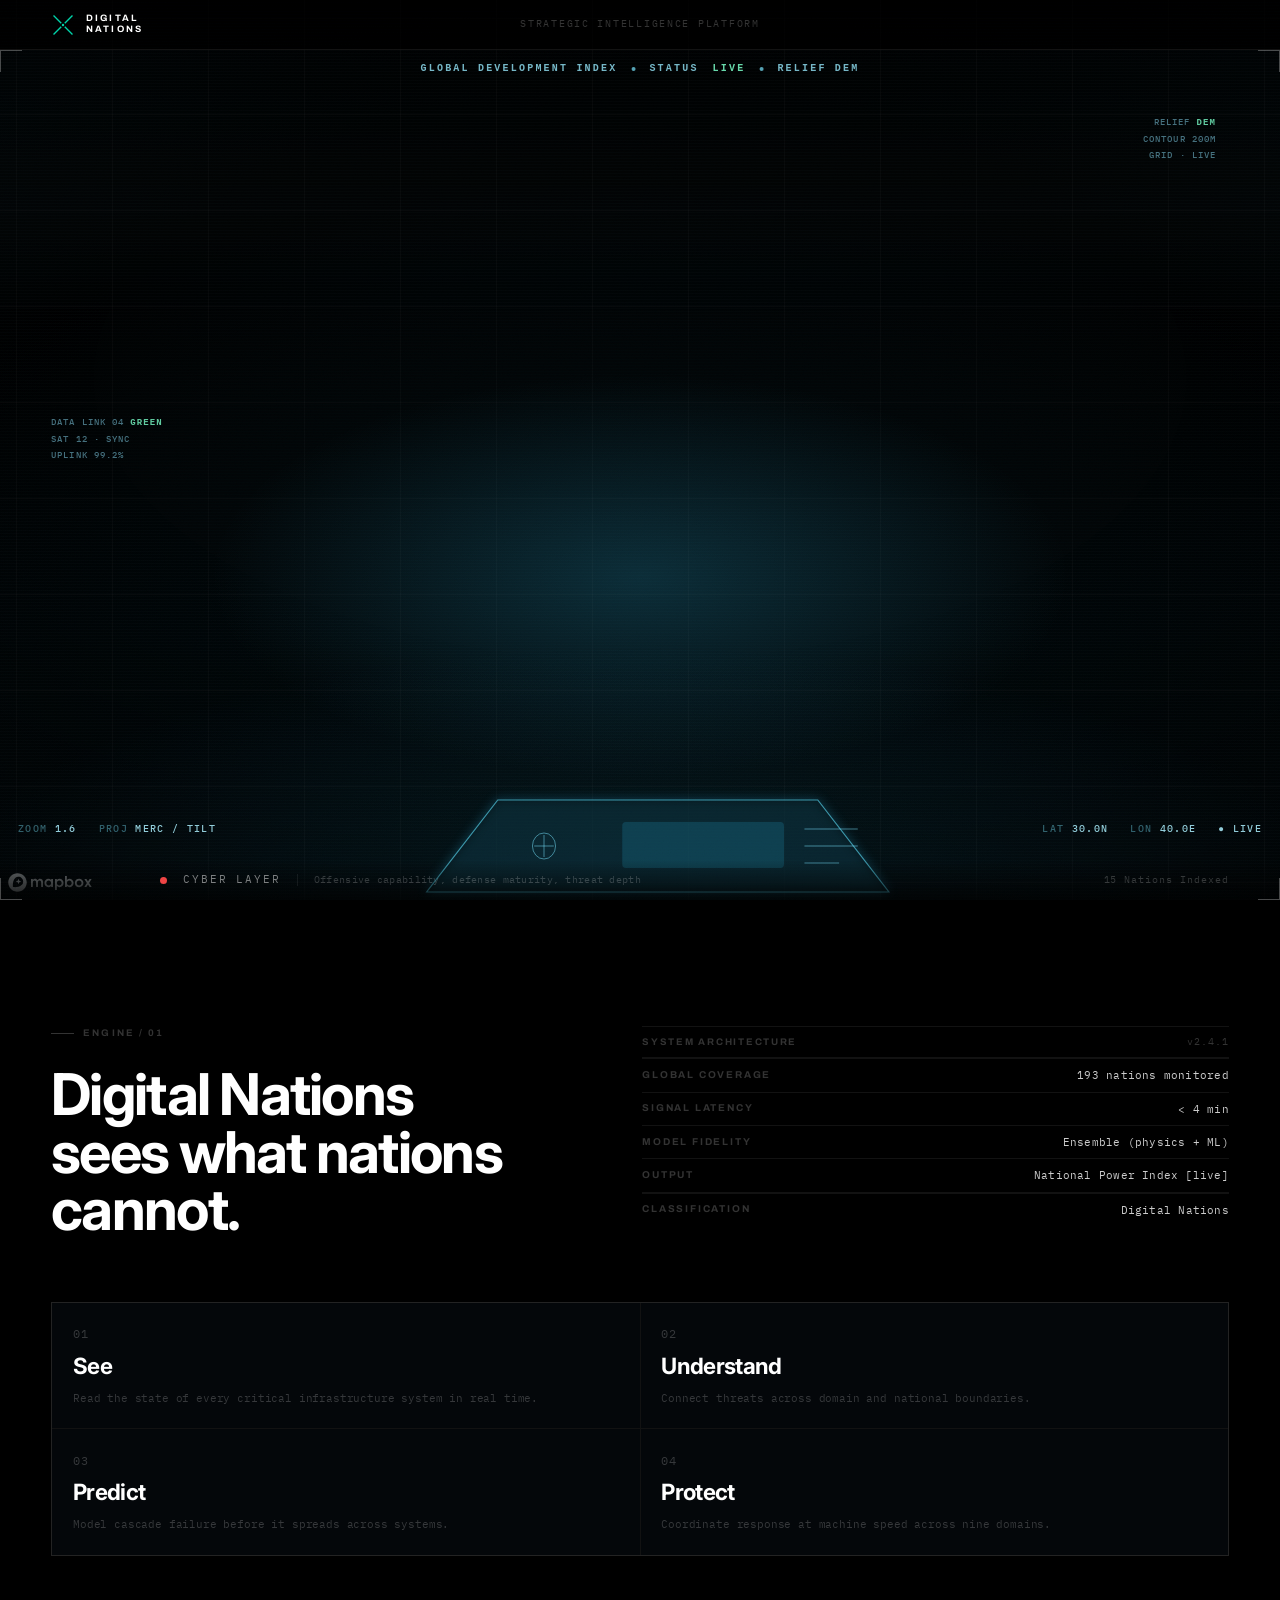
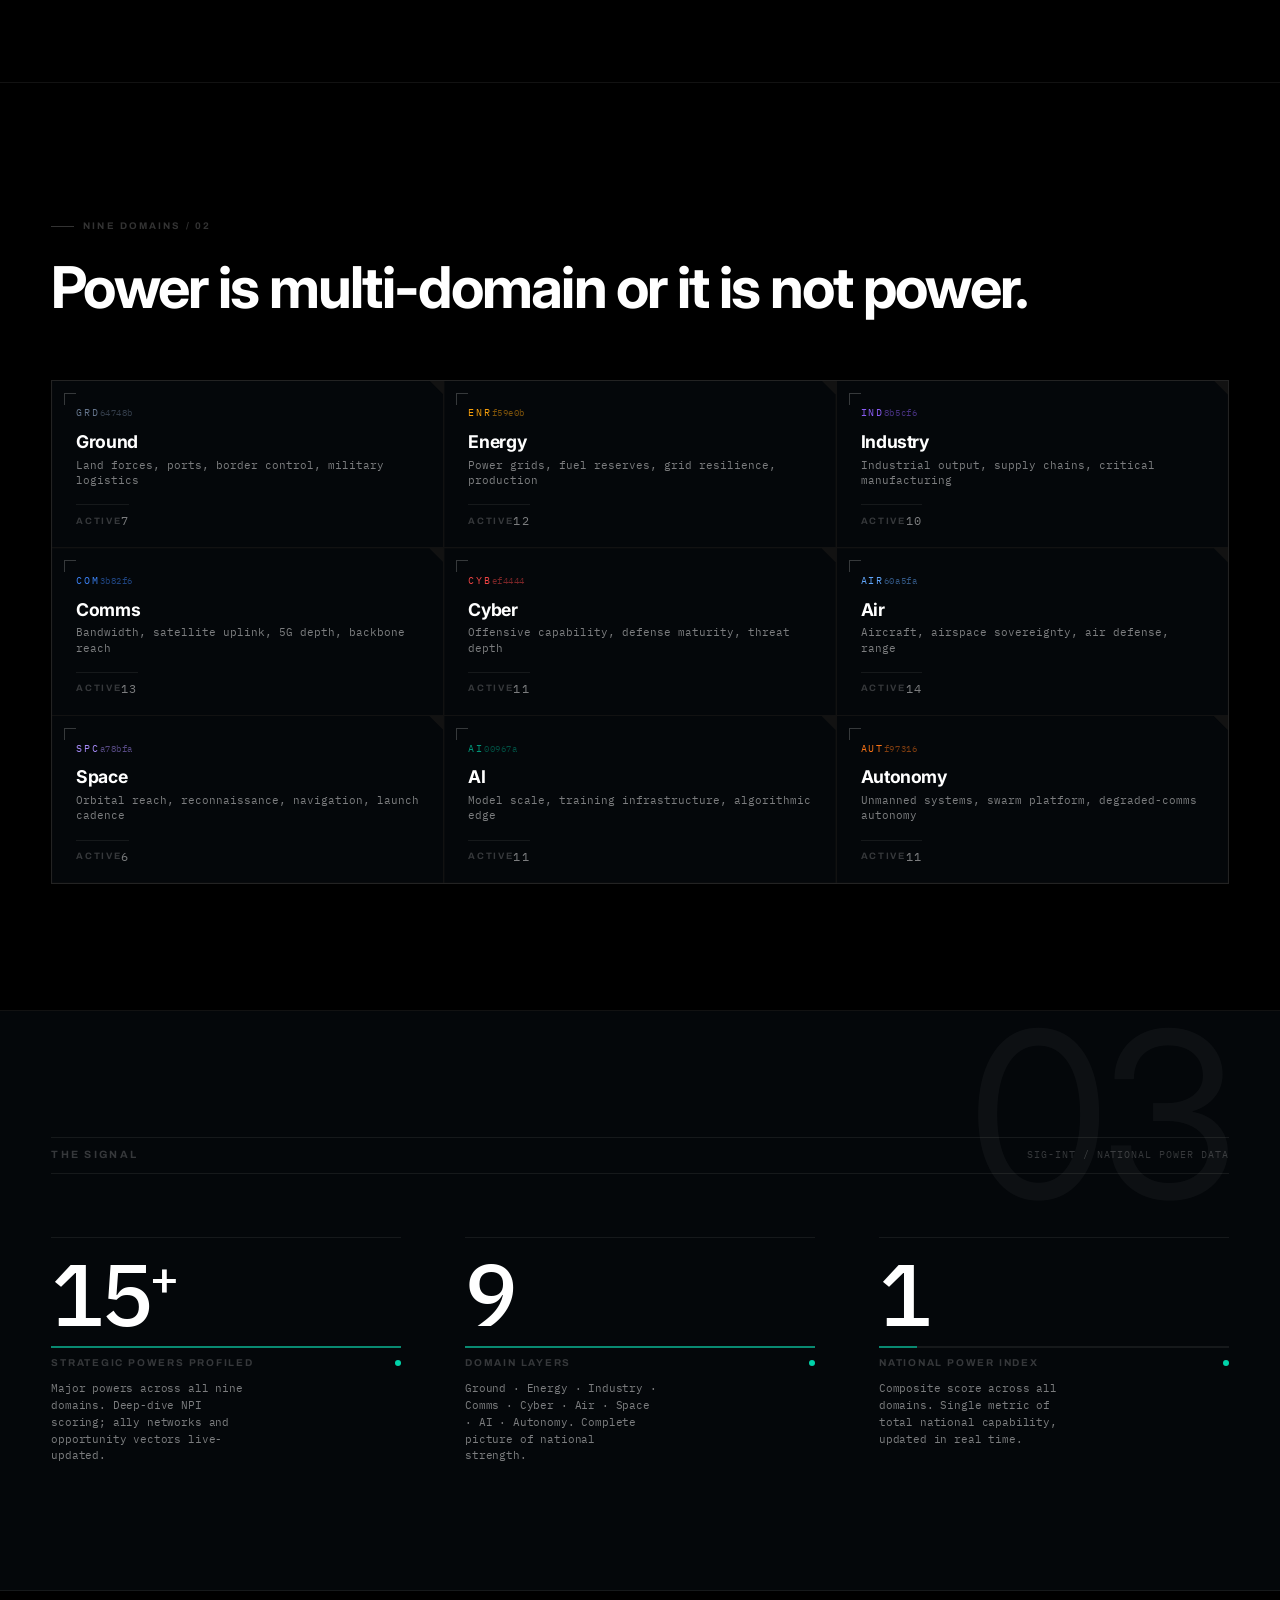
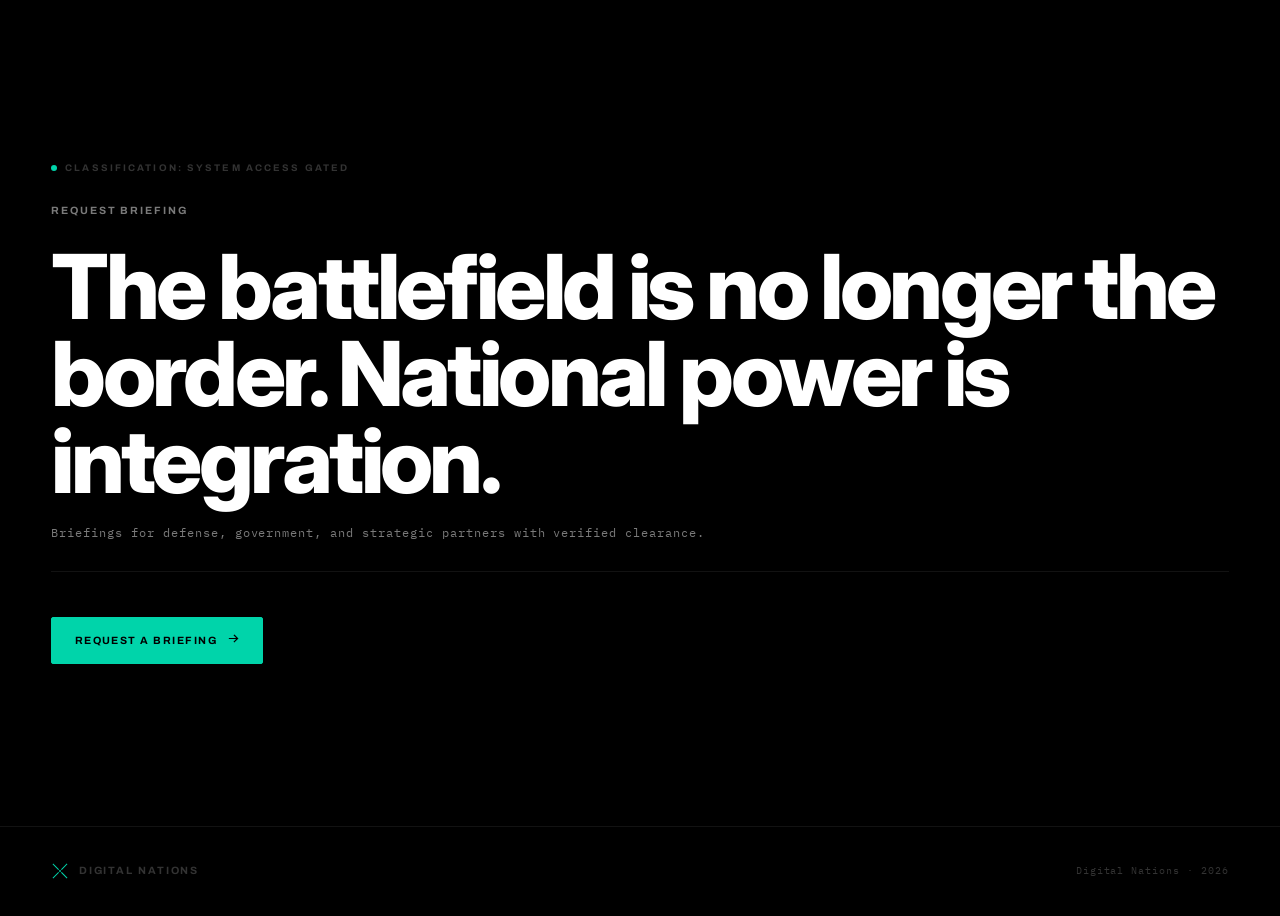
==== commit 1b4012ea: "Deploy: remove buggy ocean-mesh seam; realistic terrain relief" ====
--- a/index.html
+++ b/index.html
@@ -8,8 +8,8 @@
     <link rel="preconnect" href="https://fonts.googleapis.com" />
     <link rel="preconnect" href="https://fonts.gstatic.com" crossorigin />
     <link href="https://fonts.googleapis.com/css2?family=IBM+Plex+Mono:wght@400;500&family=Inter:ital,opsz,wght@0,14..32,400;0,14..32,500;0,14..32,600;0,14..32,700;0,14..32,800;1,14..32,400&family=Archivo:wght@600;700&display=swap" rel="stylesheet" />
-    <script type="module" crossorigin src="/assets/digital-nations-SbecyEk0.js"></script>
-    <link rel="stylesheet" crossorigin href="/assets/digital-nations-B5vqUNyR.css">
+    <script type="module" crossorigin src="/assets/digital-nations-uvuww3-1.js"></script>
+    <link rel="stylesheet" crossorigin href="/assets/digital-nations-CQ1mwUiU.css">
   </head>
   <body>
     <div id="dn-root"></div>
--- a/assets/digital-nations-CQ1mwUiU.css
+++ b/assets/digital-nations-CQ1mwUiU.css
@@ -0,0 +1 @@
+:root{--nav-h:50px;--void:#000;--abyss:#04070a;--panel:#060c10;--glass:#ffffff0a;--wire:#ffffff12;--wire-2:#ffffff21;--ghost:#fff3;--dim:#ffffff7a;--text:#fffc;--bright:#fff;--accent:#00d4aa;--accent-sel:#00d4aa40;--d-ground:#64748b;--d-energy:#f59e0b;--d-industry:#8b5cf6;--d-comms:#3b82f6;--d-cyber:#ef4444;--d-air:#60a5fa;--d-space:#a78bfa;--d-ai:#00967a;--d-auto:#f97316;--sans:"Inter", system-ui, sans-serif;--label:"Archivo", "Inter", system-ui, sans-serif;--mono:"IBM Plex Mono", "Courier New", monospace;--fs-hero:clamp(2.8rem, 7vw, 6.6rem);--fs-h2:clamp(2rem, 4.5vw, 4rem);--fs-h3:clamp(1.1rem, 1.6vw, 1.5rem);--fs-stat:clamp(2.8rem, 7vw, 5.5rem);--fs-label:.66rem;--fs-label-s:.6rem;--fs-mono:.72rem;--fs-mono-s:.6rem;--fs-data:2.4rem;--track-display:-.03em;--track-hero:-.04em;--track-label:.18em;--track-label-s:.22em;--track-mono:.1em;--mx:clamp(1.2rem, 4vw, 5rem);--cols:12;--gap-col:1.125rem;--gap-row:1.25rem;--notch:14px;--notch-media:60px;--dur-fast:.25s;--dur:.3s;--dur-slow:.5s;--ease:cubic-bezier(.215, .62, .34, 1);--ease-out:ease-out}@media (prefers-reduced-motion:reduce){*,:before,:after{transition-duration:.01ms!important;animation:none!important}}.reveal{opacity:0;transition:opacity var(--dur-slow) var(--ease), transform var(--dur-slow) var(--ease);transform:translateY(20px)}.reveal.is-in{opacity:1;transform:none}*{box-sizing:border-box;margin:0;padding:0}html{-webkit-font-smoothing:antialiased;text-rendering:optimizelegibility;background:var(--void);scroll-behavior:smooth;font-size:16px}body{background:var(--void);color:var(--text);font-family:var(--sans);letter-spacing:-.01em;font-weight:400;line-height:1.5;overflow-x:clip}::selection{background:var(--accent-sel);color:var(--bright)}img,video{max-width:100%;display:block}a{color:inherit;text-decoration:none}body:after{content:"";z-index:999;pointer-events:none;opacity:.04;mix-blend-mode:overlay;background-image:url("data:image/svg+xml,%3Csvg xmlns='http://www.w3.org/2000/svg' width='160' height='160'%3E%3Cfilter id='n'%3E%3CfeTurbulence type='fractalNoise' baseFrequency='0.85' numOctaves='2'/%3E%3C/filter%3E%3Crect width='100%25' height='100%25' filter='url(%23n)'/%3E%3C/svg%3E");position:fixed;inset:0}.dn-nav{z-index:100;height:var(--nav-h);padding-inline:var(--mx);-webkit-backdrop-filter:blur(24px);border-bottom:1px solid var(--wire);background:#000000d1;justify-content:space-between;align-items:center;gap:1rem;display:flex;position:fixed;inset:0 0 auto}.dn-nav__logo{align-items:center;gap:.7rem;display:flex}.dn-nav__x{width:24px;height:24px;color:var(--accent);flex-shrink:0}.dn-nav__name{flex-direction:column;gap:.1rem;line-height:1;display:flex}.dn-nav__name span{font-family:var(--label);text-transform:uppercase;letter-spacing:var(--track-label-s);color:var(--bright);font-size:.58rem;font-weight:700}.dn-nav__class{font-family:var(--mono);font-size:var(--fs-mono-s);letter-spacing:var(--track-label);color:var(--ghost);text-transform:uppercase;position:absolute;left:50%;transform:translate(-50%)}@media (width<=700px){.dn-nav__class{display:none}}.dn-stage{height:100svh;position:relative;overflow:hidden}.dn-map{z-index:0;width:100%;height:100%;position:absolute;inset:0}.dn-holo{z-index:1;pointer-events:none;background:radial-gradient(125% 92% at 50% 42%,#0000 34%,#01070a80 68%,#000000fa 100%),radial-gradient(92% 52% at 50% 104%,#22b4e029,#0000 62%),linear-gradient(#000000b3 0%,#0000 26%);position:absolute;inset:0}.dn-bloom,.dn-holo,.dn-scan{transition:opacity .45s}.dn-stage--detail .dn-bloom{opacity:.12}.dn-stage--detail .dn-holo{opacity:.3}.dn-stage--detail .dn-scan{opacity:.1}.dn-bloom{z-index:1;pointer-events:none;mix-blend-mode:screen;background:radial-gradient(48% 32% at 50% 64%,#36c8f52e,#0000 70%),radial-gradient(84% 60% at 50% 66%,#1e96c812,#0000 82%);position:absolute;inset:0}.dn-scan{z-index:2;pointer-events:none;opacity:.3;background-image:repeating-linear-gradient(0deg,#78e1ff0d 0 1px,#0000 1px 3px);position:absolute;inset:0}.dn-scan:after{content:"";background:linear-gradient(#0000,#5adcff0f 60%,#0000);height:38%;animation:6.5s linear infinite dn-sweep;position:absolute;left:0;right:0}@keyframes dn-sweep{0%{top:-40%}to{top:100%}}@media (prefers-reduced-motion:reduce){.dn-scan:after{opacity:0;animation:none}}.dn-mask{pointer-events:none;z-index:2;width:100%;height:100%;position:absolute;inset:0}.dn-mask__fill{fill:#02070b}.dn-mask__rim{fill:none;stroke:#7aeaffd9;stroke-width:2.4px;stroke-linejoin:round;filter:drop-shadow(0 0 7px #4ed0ff99)}.dn-tank{z-index:3;pointer-events:none;position:absolute;inset:0}.dn-tank svg{width:100%;height:100%;display:block}.dn-tank .matte{fill:#010609f7;filter:drop-shadow(0 0 26px #010609f2)}.dn-tank .rim{fill:none;stroke:#60e4ffd9;stroke-width:1.6px;vector-effect:non-scaling-stroke;filter:drop-shadow(0 0 6px #38ceffb3)}.dn-tank .rim--canopy{stroke:#60e4ff57;stroke-width:1.2px;filter:drop-shadow(0 0 5px #38ceff59)}.dn-tank .rim--accent{stroke:#ffb040b3;stroke-width:1.4px;filter:drop-shadow(0 0 5px #ff962880)}.dn-tank .strut{stroke:#60e4ff47;stroke-width:1px;vector-effect:non-scaling-stroke}.dn-tank .console{fill:#06161c8c;stroke:#60e4ff99;stroke-width:1.2px;vector-effect:non-scaling-stroke;filter:drop-shadow(0 0 6px #38ceff66)}.dn-tank .console-detail{fill:none;stroke:#78e6ff80;stroke-width:1px;vector-effect:non-scaling-stroke}.dn-tank .console-screen{fill:#28b4dc2e}.dn-canopy-strip{top:calc(var(--nav-h) + 14px);z-index:6;pointer-events:none;font:600 10px/1 var(--mono,ui-monospace, monospace);letter-spacing:.22em;color:#96ebffc7;white-space:nowrap;align-items:center;gap:14px;display:flex;position:absolute;left:50%;transform:translate(-50%)}.dn-canopy-strip i{background:#78e6ffb3;border-radius:50%;width:4px;height:4px;display:inline-block}.dn-canopy-strip b{color:#78ffc8d9;font-weight:600}.dn-readout{z-index:6;pointer-events:none;font:500 9.5px/1.5 var(--mono,ui-monospace, monospace);letter-spacing:.14em;color:#8ce1fa9e;text-transform:uppercase;position:absolute}.dn-readout--br{text-align:right;bottom:64px;right:18px}.dn-readout--bl{bottom:64px;left:18px}.dn-readout .k{color:#78e6ff66}.dn-readout .v{color:#aaf0ffd9}.dn-callout{pointer-events:none;flex-direction:column;align-items:center;display:flex}.dn-callout__box{font:700 8.5px/1 var(--mono,ui-monospace, monospace);letter-spacing:.05em;white-space:nowrap;background:#04121899;border:1px solid #78e6ff73;align-items:center;gap:5px;padding:2.5px 6px;display:flex;box-shadow:0 0 10px #28b4e62e}.dn-callout__box b{color:#aff6fff5}.dn-callout__box .t{color:#78c8e18c;font-weight:600}.dn-callout__box .v{color:#ffc86ef5}.dn-callout__line{background:linear-gradient(#78e6ff2e,#78e6ffb3);width:1px;height:30px}.dn-dome-data{z-index:4;pointer-events:none;top:calc(var(--nav-h) + 64px);font:500 9px/1.7 var(--mono,ui-monospace, monospace);letter-spacing:.12em;color:#87dcf580;text-transform:uppercase;position:absolute}.dn-dome-data b{color:#78ffc8cc}.dn-dome-data--l{text-align:left;top:46%;left:4%}.dn-dome-data--r{text-align:right;right:5%}.dn-arc{z-index:7;pointer-events:none;will-change:transform;position:absolute;top:0;left:0}.dn-arc svg{filter:drop-shadow(0 0 7px #28beeb8c);overflow:visible}.dn-arc__guide{fill:none;stroke:#78e6ff73;stroke-width:1.4px}.dn-arc__abbr{font:700 9px/1 var(--mono,ui-monospace, monospace);text-anchor:middle;dominant-baseline:middle;letter-spacing:.03em}.dn-arc__val{font:700 9px/1 var(--mono,ui-monospace, monospace);fill:#def8fff5;text-anchor:middle;dominant-baseline:middle}.dn-arc__name{font:800 13px/1 var(--mono,ui-monospace, monospace);fill:#caf8fff7;text-anchor:middle;letter-spacing:.12em}.dn-arc__id{font:600 8.5px/1 var(--mono,ui-monospace, monospace);fill:#82d2ebb8;text-anchor:middle;letter-spacing:.13em}.dn-grid{z-index:2;pointer-events:none;background-image:linear-gradient(#ffffff06 1px,#0000 1px),linear-gradient(90deg,#ffffff06 1px,#0000 1px);background-position:50%;background-size:96px 96px;position:absolute;inset:0}.dn-corner{z-index:6;pointer-events:none;width:22px;height:22px;position:absolute}.dn-corner--tl{top:var(--nav-h);border-top:1px solid #ffffff47;border-left:1px solid #ffffff47;left:0}.dn-corner--tr{top:var(--nav-h);border-top:1px solid #ffffff47;border-right:1px solid #ffffff47;right:0}.dn-corner--bl{border-bottom:1px solid #ffffff47;border-left:1px solid #ffffff47;bottom:0;left:0}.dn-corner--br{border-bottom:1px solid #ffffff47;border-right:1px solid #ffffff47;bottom:0;right:0}.dn-layers{top:var(--nav-h);z-index:5;scrollbar-width:none;background:linear-gradient(90deg,#000000c7 0%,#0000 100%);flex-direction:column;width:160px;padding:1rem 0;display:flex;position:absolute;bottom:0;left:0;overflow-y:auto}.dn-layers::-webkit-scrollbar{display:none}.dn-layers__head{font-family:var(--mono);letter-spacing:var(--track-label-s);color:var(--ghost);text-transform:uppercase;border-bottom:1px solid var(--wire);margin-bottom:.5rem;padding:0 1rem .8rem;font-size:.58rem}.dn-layer{cursor:pointer;text-align:left;transition:background var(--dur-fast) var(--ease-out);background:0 0;border:none;align-items:center;gap:.6rem;padding:.52rem 1rem;display:flex}.dn-layer:hover{background:#ffffff0d}.dn-layer--active{background:#ffffff0f}.dn-layer__dot{background:var(--lc,#ffffff4d);border-radius:50%;flex-shrink:0;width:6px;height:6px}.dn-layer__label{font-family:var(--label);text-transform:uppercase;letter-spacing:.14em;font-weight:700;font-size:var(--fs-label);color:var(--dim);transition:color var(--dur-fast) var(--ease-out)}.dn-layer--active .dn-layer__label{color:var(--bright)}.dn-layer:hover .dn-layer__label{color:var(--text)}.dn-strip{z-index:5;padding:.75rem var(--mx) .75rem 160px;pointer-events:none;background:linear-gradient(#0000 0%,#000000b8 100%);align-items:center;gap:1rem;display:flex;position:absolute;bottom:0;left:0;right:0}.dn-strip__dot{border-radius:50%;flex-shrink:0;width:7px;height:7px}.dn-strip__name{font-family:var(--mono);font-size:var(--fs-label);letter-spacing:var(--track-label);color:var(--dim);text-transform:uppercase;white-space:nowrap}.dn-strip__sep{background:var(--wire);flex-shrink:0;width:1px;height:12px}.dn-strip__desc{font-family:var(--mono);font-size:var(--fs-mono-s);color:var(--ghost);letter-spacing:.03em;white-space:nowrap;text-overflow:ellipsis;overflow:hidden}.dn-strip__count{font-family:var(--mono);font-size:var(--fs-mono-s);color:var(--ghost);letter-spacing:var(--track-mono);white-space:nowrap;margin-left:auto}@media (width<=700px){.dn-strip{padding-left:1rem}.dn-strip__desc,.dn-strip__count{display:none}}.dn-panel{top:var(--nav-h);z-index:10;-webkit-backdrop-filter:blur(20px);border-left:1px solid var(--wire);scrollbar-width:none;background:#04080cf0;flex-direction:column;gap:0;width:340px;animation:.38s cubic-bezier(.22,1,.36,1) forwards panelIn;display:flex;position:absolute;bottom:0;right:0;overflow-y:auto}.dn-panel::-webkit-scrollbar{display:none}@keyframes panelIn{0%{opacity:0;transform:translate(20px)}to{opacity:1;transform:translate(0)}}.dn-panel__head{border-bottom:1px solid var(--wire);justify-content:space-between;align-items:flex-start;gap:.5rem;padding:1.2rem 1.2rem 1rem;display:flex}.dn-panel__tag{font-family:var(--label);font-weight:700;font-size:var(--fs-label-s);letter-spacing:var(--track-label-s);color:var(--accent);text-transform:uppercase;margin-bottom:.4rem}.dn-panel__name{font-family:var(--label);letter-spacing:.06em;color:var(--bright);text-transform:uppercase;font-size:1.05rem;font-weight:700;line-height:1.1}.dn-panel__id{font-family:var(--mono);font-size:var(--fs-mono-s);color:var(--ghost);letter-spacing:var(--track-mono);margin-top:.3rem}.dn-panel__close{border:1px solid var(--wire);cursor:pointer;width:28px;height:28px;color:var(--dim);transition:border-color var(--dur-fast) var(--ease-out), color var(--dur-fast) var(--ease-out);background:0 0;border-radius:2px;flex-shrink:0;justify-content:center;align-items:center;display:flex}.dn-panel__close:hover{border-color:var(--wire-2);color:var(--bright)}.dn-panel__close svg{width:12px;height:12px}.dn-panel__npi{border-bottom:1px solid var(--wire);background:#ffffff05;align-items:baseline;gap:.6rem;padding:1rem 1.2rem;display:flex;position:relative;overflow:hidden}.dn-panel__npi-x{opacity:.04;pointer-events:none;width:80px;height:80px;color:var(--bright);position:absolute;top:50%;right:1.2rem;transform:translateY(-50%)}.dn-panel__npi-x svg{width:100%;height:100%}.dn-panel__npi-val{font-family:var(--mono);font-weight:500;font-size:var(--fs-data);color:var(--bright);letter-spacing:-.03em;z-index:1;line-height:1;position:relative}.dn-panel__npi-label{font-family:var(--label);font-weight:700;font-size:var(--fs-label-s);letter-spacing:var(--track-label-s);color:var(--ghost);text-transform:uppercase;z-index:1;position:relative}.dn-panel__section-label{font-family:var(--label);letter-spacing:var(--track-label-s);text-transform:uppercase;color:var(--ghost);justify-content:space-between;align-items:center;margin-bottom:.75rem;font-size:.56rem;font-weight:700;display:flex}.dn-panel__section-tag{font-family:var(--mono);font-size:var(--fs-mono-s);letter-spacing:var(--track-mono);color:var(--ghost);text-transform:uppercase}.dn-panel__intel{border-bottom:1px solid var(--wire);flex-direction:column;gap:.5rem;padding:.9rem 1.2rem;display:flex}.dn-panel__intel-row{border-top:1px solid var(--wire);align-items:center;gap:.5rem;padding-top:.45rem;display:flex}.dn-panel__intel-abbr{font-family:var(--mono);font-size:var(--fs-mono-s);letter-spacing:.08em;flex-shrink:0;width:28px}.dn-panel__intel-bar{background:var(--wire);flex:1;height:2px;overflow:hidden}.dn-panel__intel-fill{height:100%;transition:width .6s cubic-bezier(.22,1,.36,1)}.dn-panel__intel-val{font-family:var(--mono);font-size:var(--fs-mono-s);color:var(--text);letter-spacing:var(--track-mono);text-align:right;flex-shrink:0;width:24px}.dn-panel__intel--context .dn-panel__context{font-family:var(--mono);color:var(--dim);max-height:4.5em;font-size:.7rem;line-height:1.5;overflow:hidden}.dn-panel__opp{border-top:1px solid var(--wire);padding-top:.45rem}.dn-panel__opp-text{font-family:var(--mono);color:var(--text);letter-spacing:.02em;font-size:.68rem;line-height:1.5}.dn-panel__opp-pending{font-family:var(--mono);font-size:var(--fs-mono-s);color:var(--ghost);letter-spacing:var(--track-mono);text-transform:uppercase}.dn-panel__layers{border-bottom:1px solid var(--wire);flex-direction:column;gap:.65rem;padding:1rem 1.2rem;display:flex}.dn-panel__layer-head{align-items:center;gap:.5rem;display:flex}.dn-panel__layer-abbr{font-family:var(--mono);font-size:var(--fs-mono-s);letter-spacing:.08em;flex-shrink:0;width:26px}.dn-panel__layer-label{font-size:var(--fs-mono);color:var(--dim);letter-spacing:.01em;flex:1}.dn-panel__layer--active .dn-panel__layer-label{color:var(--text)}.dn-panel__layer-val{font-family:var(--mono);color:var(--text);letter-spacing:.04em;text-align:right;width:26px;font-size:.7rem}.dn-gauge{background:#ffffff12;height:2px;margin-top:5px;overflow:hidden}.dn-gauge__fill{height:100%;transition:width .6s cubic-bezier(.22,1,.36,1)}.dn-panel__allies{border-bottom:1px solid var(--wire);padding:1rem 1.2rem}.dn-panel__ally-row{flex-wrap:wrap;gap:.4rem;display:flex}.dn-panel__ally{font-family:var(--mono);font-size:var(--fs-mono-s);letter-spacing:.06em;color:var(--dim);border:1px solid var(--wire);border-radius:2px;padding:.22rem .5rem}.dn-panel__foot{font-family:var(--mono);font-size:var(--fs-mono-s);letter-spacing:var(--track-mono);color:var(--ghost);text-transform:uppercase;border-top:1px solid var(--wire);margin-top:auto;padding:.8rem 1.2rem}@media (width<=600px){.dn-panel{width:100%}}.dn-wrap{width:100%;max-width:1640px;padding-inline:var(--mx);margin:0 auto}.dn-kicker{font-family:var(--label);text-transform:uppercase;letter-spacing:var(--track-label-s);font-weight:700;font-size:var(--fs-label-s);color:var(--ghost);align-items:center;gap:.6rem;display:inline-flex}.dn-kicker:before{content:"";background:var(--ghost);width:1.4rem;height:1px}.dn-h1{font-family:var(--sans);letter-spacing:var(--track-hero);font-weight:800;line-height:.97;font-size:var(--fs-hero);color:var(--bright)}.dn-h2{font-family:var(--sans);letter-spacing:var(--track-display);font-weight:700;line-height:1;font-size:var(--fs-h2);color:var(--bright)}.dn-h3{font-family:var(--sans);letter-spacing:-.02em;font-weight:600;line-height:1.05;font-size:var(--fs-h3);color:var(--bright)}.dn-mt-s{margin-top:.9rem}.dn-mt-m{margin-top:1.6rem}.dn-mt-l{margin-top:clamp(2rem,5vh,3.5rem)}.dn-engine{border-bottom:1px solid var(--wire);background:var(--void);padding-block:clamp(6rem,14vh,12rem)}.dn-engine__header{grid-template-columns:1fr 1.2fr;align-items:start;gap:clamp(3rem,8vw,8rem);margin-bottom:clamp(3rem,7vh,6rem);display:grid}@media (width<=900px){.dn-engine__header{grid-template-columns:1fr}}.dn-engine__header-left,.dn-engine__hud{flex-direction:column;display:flex}.dn-hud__line{background:var(--wire);height:1px}.dn-hud__line--top{margin-bottom:0}.dn-hud__title-row{justify-content:space-between;align-items:center;padding:.5rem 0;display:flex}.dn-hud__title{font-family:var(--label);font-weight:700;font-size:var(--fs-label-s);letter-spacing:var(--track-label);text-transform:uppercase;color:var(--ghost)}.dn-hud__ver{font-family:var(--mono);font-size:var(--fs-mono-s);color:var(--ghost);letter-spacing:var(--track-mono)}.dn-hud__rows{flex-direction:column;display:flex}.dn-hud__row,.dn-hud__class-row{border-top:1px solid var(--wire);justify-content:space-between;align-items:center;padding:.5rem 0;display:flex}.dn-hud__row-label{font-family:var(--label);letter-spacing:var(--track-label);text-transform:uppercase;color:var(--ghost);font-size:.62rem;font-weight:700}.dn-hud__row-val{font-family:var(--mono);color:var(--text);letter-spacing:.02em;font-size:.68rem}.dn-engine__grid{margin-top:0}.dn-engine__moves{background:var(--wire);border:1px solid var(--wire);grid-template-columns:1fr 1fr;gap:1px;display:grid}.dn-move{background:var(--abyss);transition:background var(--dur) var(--ease-out);padding:1.4rem 1.3rem}.dn-move:hover{background:var(--panel)}.dn-move__n{font-family:var(--mono);font-size:var(--fs-mono);color:var(--ghost);letter-spacing:var(--track-mono)}.dn-move__t{font-family:var(--sans);letter-spacing:var(--track-display);color:var(--bright);margin-top:.4rem;font-size:1.4rem;font-weight:700}.dn-move__d{font-family:var(--mono);color:var(--ghost);margin-top:.45rem;font-size:.7rem;line-height:1.45}.dn-engine__link{font-family:var(--label);text-transform:uppercase;letter-spacing:.16em;color:var(--accent);transition:gap var(--dur-fast) var(--ease-out);align-self:flex-end;align-items:center;gap:.6rem;margin-top:clamp(1.8rem,4vh,3rem);font-size:.68rem;font-weight:700;display:inline-flex}.dn-engine__link:hover{gap:1rem}.dn-domains{border-bottom:1px solid var(--wire);background:var(--void);padding-block:clamp(6rem,14vh,12rem)}.dn-domains__header{margin-bottom:clamp(3rem,7vh,5rem)}.dn-domains__grid{background:var(--wire);border:1px solid var(--wire);grid-template-columns:repeat(3,1fr);gap:1px;display:grid}@media (width<=960px){.dn-domains__grid{grid-template-columns:repeat(2,1fr)}}@media (width<=560px){.dn-domains__grid{grid-template-columns:1fr}}.dn-domain-card{background:var(--abyss);cursor:pointer;text-align:left;transition:background var(--dur) var(--ease-out);clip-path:polygon(0 0, calc(100% - var(--notch)) 0, 100% var(--notch), 100% 100%, 0 100%);border:none;flex-direction:column;gap:.4rem;padding:1.6rem 1.5rem 1.2rem;display:flex;position:relative}.dn-domain-card:hover{background:var(--panel)}.dn-domain-card__corner{pointer-events:none;border-top:1px solid #fff3;border-left:1px solid #fff3;width:12px;height:12px;position:absolute;top:.75rem;left:.75rem}.dn-domain-card__top{justify-content:space-between;align-items:center;margin-bottom:.4rem;display:flex}.dn-domain-card__abbr{font-family:var(--mono);letter-spacing:var(--track-label);font-size:.62rem;font-weight:400}.dn-domain-card__hex{font-family:var(--mono);letter-spacing:.06em;opacity:.5;font-size:.56rem}.dn-domain-card__name{font-family:var(--sans);letter-spacing:-.02em;color:var(--bright);font-size:1.1rem;font-weight:700;line-height:1.1}.dn-domain-card__desc{font-family:var(--mono);color:var(--dim);max-height:2.8em;font-size:.68rem;line-height:1.4;overflow:hidden}.dn-domain-card__foot{border-top:1px solid var(--wire);justify-content:space-between;align-items:center;margin-top:.6rem;padding-top:.5rem;display:flex}.dn-domain-card__foot-label{font-family:var(--label);letter-spacing:var(--track-label);text-transform:uppercase;color:var(--ghost);font-size:.58rem;font-weight:700}.dn-domain-card__foot-count{font-family:var(--mono);font-size:var(--fs-mono);color:var(--dim);letter-spacing:var(--track-mono);transition:color var(--dur-fast) var(--ease-out)}.dn-domain-card:hover .dn-domain-card__foot-count{color:var(--accent)}.dn-signal{border-bottom:1px solid var(--wire);background:var(--abyss);padding-block:clamp(6rem,14vh,12rem);position:relative;overflow:hidden}.dn-signal__ghost{top:0;right:var(--mx);font-family:var(--sans);color:#ffffff0a;pointer-events:none;-webkit-user-select:none;user-select:none;letter-spacing:-.04em;font-size:clamp(8rem,18vw,16rem);font-weight:400;line-height:.9;position:absolute}.dn-signal__head{border-top:1px solid var(--wire);border-bottom:1px solid var(--wire);justify-content:space-between;align-items:center;margin-bottom:clamp(3rem,7vh,5rem);padding:.6rem 0;display:flex}.dn-signal__head-left{font-family:var(--label);font-weight:700;font-size:var(--fs-label);letter-spacing:var(--track-label-s);text-transform:uppercase;color:var(--ghost)}.dn-signal__head-right{font-family:var(--mono);font-size:var(--fs-mono-s);letter-spacing:var(--track-mono);color:var(--ghost);text-transform:uppercase}.dn-signal__stats{grid-template-columns:repeat(3,1fr);align-items:start;gap:clamp(2rem,5vw,4rem);display:grid}@media (width<=720px){.dn-signal__stats{grid-template-columns:1fr;gap:2.5rem}}.dn-stat{flex-direction:column;display:flex}.dn-stat__line{background:var(--wire);height:1px;margin-bottom:1rem}.dn-stat__num{font-family:var(--mono);font-weight:500;font-size:var(--fs-stat);color:var(--bright);letter-spacing:-.04em;line-height:.9}.dn-stat__sup{vertical-align:super;letter-spacing:0;font-size:.55em}.dn-stat__bar{background:var(--wire);height:2px;margin-top:.8rem;overflow:hidden}.dn-stat__bar-fill{background:var(--accent);opacity:.6;height:100%}.dn-stat__meta{justify-content:space-between;align-items:center;margin-top:.5rem;display:flex}.dn-stat__label{font-family:var(--label);letter-spacing:var(--track-label);text-transform:uppercase;color:var(--ghost);font-size:.62rem;font-weight:700}.dn-stat__live{background:var(--accent);border-radius:50%;flex-shrink:0;width:6px;height:6px}.dn-stat__body{font-family:var(--mono);color:var(--dim);max-width:28ch;margin-top:.6rem;font-size:.7rem;line-height:1.5}.dn-cta{background:var(--void);padding-block:clamp(7rem,18vh,15rem)}.dn-cta__class{font-family:var(--label);font-weight:700;font-size:var(--fs-label-s);letter-spacing:var(--track-label-s);text-transform:uppercase;color:var(--ghost);align-items:center;gap:.5rem;display:inline-flex}.dn-cta__class-dot{background:var(--accent);border-radius:50%;flex-shrink:0;width:6px;height:6px}.dn-cta__intent{font-family:var(--label);font-weight:700;font-size:var(--fs-label);letter-spacing:var(--track-label);text-transform:uppercase;color:var(--dim);margin-top:1.6rem}.dn-cta .dn-h1{max-width:20ch}.dn-cta__sub{font-family:var(--mono);letter-spacing:.08em;color:var(--dim);margin-top:1.2rem;font-size:.76rem;line-height:1.5}.dn-cta__hr{background:var(--wire);height:1px;margin-top:1.8rem}.dn-cta__actions{flex-wrap:wrap;justify-content:flex-start;align-items:center;gap:1rem;margin-top:clamp(2.2rem,5vh,3.6rem);display:flex}.dn-btn{font-family:var(--label);text-transform:uppercase;letter-spacing:.14em;font-weight:700;font-size:var(--fs-label);border:1px solid var(--wire-2);color:var(--bright);cursor:pointer;transition:background var(--dur) var(--ease-out), border-color var(--dur) var(--ease-out);white-space:nowrap;background:0 0;border-radius:2px;align-items:center;gap:.6rem;padding:.85rem 1.4rem;display:inline-flex}.dn-btn:hover{border-color:var(--wire-2);background:#ffffff0f}.dn-btn--solid{background:var(--accent);border-color:var(--accent);color:#000}.dn-btn--solid:hover{background:var(--accent);border-color:var(--accent)}.dn-btn__arrow{transition:transform var(--dur-fast) var(--ease-out)}.dn-btn:hover .dn-btn__arrow{transform:translate(3px)}.dn-foot{border-top:1px solid var(--wire);background:var(--void);padding-block:2.2rem}.dn-foot__row{flex-wrap:wrap;justify-content:space-between;align-items:center;gap:1rem;display:flex}.dn-foot__logo{align-items:center;gap:.6rem;display:flex}.dn-foot__logo svg{width:18px;height:18px;color:var(--accent)}.dn-foot__name{font-family:var(--label);font-weight:700;font-size:var(--fs-label);letter-spacing:var(--track-label);text-transform:uppercase;color:var(--ghost)}.dn-foot__meta{font-family:var(--mono);font-size:var(--fs-mono-s);letter-spacing:var(--track-mono);color:#fff3}.dn-mark{background:var(--void);border-bottom:1px solid var(--wire);padding-block:clamp(5rem,13vh,10rem);position:relative;overflow:clip}.dn-mark__head{grid-template-columns:1.1fr .9fr;align-items:end;gap:clamp(1.4rem,4vw,4rem);margin-bottom:clamp(2rem,6vh,4rem);display:grid}.dn-mark__intro{font-family:var(--mono);letter-spacing:.02em;color:var(--dim);max-width:46ch;font-size:.78rem;line-height:1.7}@media (width<=860px){.dn-mark__head{grid-template-columns:1fr}}.dn-mark__stageHost{perspective:1600px;perspective-origin:50% 42%;justify-content:center;padding:clamp(3.5rem,10vh,6rem) 0 clamp(2.5rem,6vh,4rem);display:flex}.dn-mark__stage{--bs:clamp(86px, 11vw, 150px);--d:clamp(13px, 1.8vw, 24px);width:calc(2.828 * var(--bs));height:calc(3.536 * var(--bs));transform-style:preserve-3d;transform:rotateX(calc(6deg + var(--rx,0deg))) rotateY(var(--ry,0deg));position:relative}.dn-mk-block{width:var(--bs);height:var(--bs);left:calc((.914 + var(--cx)) * var(--bs));top:calc((.207 + var(--cy)) * var(--bs));transform-style:preserve-3d;cursor:pointer;-webkit-tap-highlight-color:transparent;font:inherit;color:inherit;background:0 0;border:0;padding:0;position:absolute}.dn-mk-block__solid{transform-style:preserve-3d;transition:transform var(--dur-slow) var(--ease), filter var(--dur) var(--ease);position:absolute;inset:0;transform:rotate(45deg)translateZ(0)}.dn-mk-block.is-hover{z-index:8}.dn-mk-block.is-hover .dn-mk-block__solid{transform:rotateZ(45deg) translateZ(calc(var(--d) + clamp(54px, 9vw, 128px))) scale(1.7)}.dn-mk-block.is-dim .dn-mk-block__solid{filter:brightness(.5)saturate(.8);transform:rotate(45deg)translateZ(-10px)scale(.95)}.dn-mk-block__face{transform:translateZ(var(--d));outline:1px solid var(--wire);outline-offset:-1px;background:linear-gradient(147deg,#11181e 0%,#070b0e 100%);position:absolute;inset:0;overflow:hidden}.dn-mk-block--light .dn-mk-block__face{background:linear-gradient(147deg,#1c2630 0%,#0d141a 100%)}.dn-mk-block--target .dn-mk-block__face{outline-color:var(--wire-2);background:linear-gradient(147deg,#23303a 0%,#0f1820 100%)}.dn-mk-block.is-hover .dn-mk-block__face{outline:1px solid var(--accent);outline-offset:-1px}.dn-mk-block__wall{background:linear-gradient(#0c1116,#050709);position:absolute}.dn-mk-block__wall--b{width:100%;height:var(--d);transform-origin:bottom;background:linear-gradient(#161d24,#06090c);bottom:0;left:0;transform:rotateX(-90deg)}.dn-mk-block__wall--t{width:100%;height:var(--d);transform-origin:top;background:linear-gradient(#0b1014,#050709);top:0;left:0;transform:rotateX(90deg)}.dn-mk-block__wall--r{width:var(--d);transform-origin:100%;background:linear-gradient(90deg,#181f27,#06090c);height:100%;top:0;right:0;transform:rotateY(90deg)}.dn-mk-block__wall--l{width:var(--d);transform-origin:0;background:linear-gradient(90deg,#0b1014,#050709);height:100%;top:0;left:0;transform:rotateY(-90deg)}.dn-mark__caption{text-align:center;flex-direction:column;justify-content:center;align-items:center;gap:.4rem;min-height:3.4rem;margin-top:clamp(1rem,3vh,2rem);display:flex}.dn-mark__capRow{align-items:baseline;gap:.8rem;display:inline-flex}.dn-mark__capIndex{font-family:var(--mono);letter-spacing:var(--track-mono);color:var(--accent);font-size:.8rem;transform:translateY(-.18em)}.dn-mark__capName{font-family:var(--sans);letter-spacing:var(--track-display);color:var(--bright);font-size:clamp(1.4rem,2.6vw,2.1rem);font-weight:700;line-height:1}.dn-mark__capTag{font-family:var(--mono);letter-spacing:.04em;color:var(--dim);font-size:.74rem}.dn-mark__capHint{font-family:var(--mono);letter-spacing:.04em;color:var(--ghost);font-size:.76rem}.dn-mk-modal{z-index:120;-webkit-backdrop-filter:blur(12px);animation:dn-mk-fade var(--dur) var(--ease);background:#000000b8;justify-content:center;align-items:center;padding:clamp(1rem,4vw,3rem);display:flex;position:fixed;inset:0}@keyframes dn-mk-fade{0%{opacity:0}to{opacity:1}}.dn-mk-modal__panel{background:var(--panel);border:1px solid var(--wire);width:min(560px,100%);clip-path:polygon(0 0, calc(100% - var(--notch)) 0, 100% var(--notch), 100% 100%, 0 100%);flex-direction:column;gap:1rem;padding:clamp(1.8rem,3.5vw,3rem);display:flex;position:relative}.dn-mk-modal__index{font-family:var(--mono);font-size:var(--fs-mono);letter-spacing:var(--track-mono);color:var(--accent)}.dn-mk-modal__title{font-family:var(--sans);letter-spacing:var(--track-display);color:var(--bright);font-size:clamp(1.8rem,3.4vw,2.8rem);font-weight:700;line-height:1}.dn-mk-modal__body{font-family:var(--sans);color:var(--text);max-width:44ch;font-size:1rem;line-height:1.6}.dn-mk-modal__role{font-family:var(--label);text-transform:uppercase;font-size:var(--fs-label-s);letter-spacing:var(--track-label);color:var(--ghost);border-top:1px solid var(--wire);margin-top:.2rem;padding-top:1rem}.dn-mk-modal__close{border:1px solid var(--wire);width:36px;height:36px;color:var(--dim);cursor:pointer;transition:color var(--dur-fast) var(--ease-out), border-color var(--dur-fast) var(--ease-out);background:0 0;justify-content:center;align-items:center;display:flex;position:absolute;top:14px;right:14px}.dn-mk-modal__close:hover{color:var(--accent);border-color:var(--wire-2)}@media (prefers-reduced-motion:reduce){.dn-mk-block__solid{transition:none}.dn-mark__stage{transform:rotateX(6deg)}}.mapboxgl-map{-webkit-tap-highlight-color:#0000;font:12px/20px Helvetica Neue,Arial,Helvetica,sans-serif;position:relative;overflow:hidden}.mapboxgl-canvas{position:absolute;top:0;left:0}.mapboxgl-map:-webkit-full-screen{width:100%;height:100%}.mapboxgl-canary{background-color:salmon}.mapboxgl-canvas-container.mapboxgl-interactive,.mapboxgl-ctrl-group button.mapboxgl-ctrl-compass{cursor:grab;-webkit-user-select:none;user-select:none}.mapboxgl-canvas-container.mapboxgl-interactive.mapboxgl-track-pointer{cursor:pointer}.mapboxgl-canvas-container.mapboxgl-interactive:active,.mapboxgl-ctrl-group button.mapboxgl-ctrl-compass:active{cursor:grabbing}.mapboxgl-canvas-container.mapboxgl-touch-zoom-rotate,.mapboxgl-canvas-container.mapboxgl-touch-zoom-rotate .mapboxgl-canvas{touch-action:pan-x pan-y}.mapboxgl-canvas-container.mapboxgl-touch-drag-pan,.mapboxgl-canvas-container.mapboxgl-touch-drag-pan .mapboxgl-canvas{touch-action:pinch-zoom}.mapboxgl-canvas-container.mapboxgl-touch-zoom-rotate.mapboxgl-touch-drag-pan,.mapboxgl-canvas-container.mapboxgl-touch-zoom-rotate.mapboxgl-touch-drag-pan .mapboxgl-canvas{touch-action:none}.mapboxgl-ctrl-bottom,.mapboxgl-ctrl-bottom-left,.mapboxgl-ctrl-bottom-right,.mapboxgl-ctrl-left,.mapboxgl-ctrl-right,.mapboxgl-ctrl-top,.mapboxgl-ctrl-top-left,.mapboxgl-ctrl-top-right{pointer-events:none;z-index:2;position:absolute}.mapboxgl-ctrl-top-left{top:0;left:0}.mapboxgl-ctrl-top{top:0;left:50%;transform:translate(-50%)}.mapboxgl-ctrl-top-right{top:0;right:0}.mapboxgl-ctrl-right{top:50%;right:0;transform:translateY(-50%)}.mapboxgl-ctrl-bottom-right{bottom:0;right:0}.mapboxgl-ctrl-bottom{bottom:0;left:50%;transform:translate(-50%)}.mapboxgl-ctrl-bottom-left{bottom:0;left:0}.mapboxgl-ctrl-left{top:50%;left:0;transform:translateY(-50%)}.mapboxgl-ctrl{clear:both;pointer-events:auto;transform:translate(0)}.mapboxgl-ctrl-top-left .mapboxgl-ctrl{float:left;margin:10px 0 0 10px}.mapboxgl-ctrl-top .mapboxgl-ctrl{float:left;margin:10px 0}.mapboxgl-ctrl-top-right .mapboxgl-ctrl{float:right;margin:10px 10px 0 0}.mapboxgl-ctrl-bottom-right .mapboxgl-ctrl,.mapboxgl-ctrl-right .mapboxgl-ctrl{float:right;margin:0 10px 10px 0}.mapboxgl-ctrl-bottom .mapboxgl-ctrl{float:left;margin:10px 0}.mapboxgl-ctrl-bottom-left .mapboxgl-ctrl,.mapboxgl-ctrl-left .mapboxgl-ctrl{float:left;margin:0 0 10px 10px}.mapboxgl-ctrl-group{background:#fff;border-radius:4px}.mapboxgl-ctrl-group:not(:empty){box-shadow:0 0 0 2px #0000001a}@media (-ms-high-contrast:active){.mapboxgl-ctrl-group:not(:empty){box-shadow:0 0 0 2px buttontext}}.mapboxgl-ctrl-group button{background-color:initial;box-sizing:border-box;cursor:pointer;border:0;outline:none;width:32px;height:32px;padding:0;display:block;overflow:hidden}.mapboxgl-ctrl-group button+button{border-top:1px solid #ddd}.mapboxgl-ctrl button .mapboxgl-ctrl-icon{background-position:50%;background-repeat:no-repeat;width:100%;height:100%;display:block}@media (-ms-high-contrast:active){.mapboxgl-ctrl-icon{background-color:initial}.mapboxgl-ctrl-group button+button{border-top:1px solid buttontext}}.mapboxgl-ctrl-attrib-button:focus,.mapboxgl-ctrl-group button:focus{box-shadow:0 0 2px 2px #0096ff}.mapboxgl-ctrl button:disabled{cursor:not-allowed}.mapboxgl-ctrl button:disabled .mapboxgl-ctrl-icon{opacity:.25}.mapboxgl-ctrl-group button:first-child{border-radius:4px 4px 0 0}.mapboxgl-ctrl-group button:last-child{border-radius:0 0 4px 4px}.mapboxgl-ctrl-group button:only-child{border-radius:inherit}.mapboxgl-ctrl button:not(:disabled):hover{background-color:#eee}.mapboxgl-ctrl-group button:focus:focus-visible{box-shadow:0 0 2px 2px #0096ff}.mapboxgl-ctrl-group button:focus:not(:focus-visible){box-shadow:none}.mapboxgl-ctrl button.mapboxgl-ctrl-zoom-out .mapboxgl-ctrl-icon{background-image:url("data:image/svg+xml;charset=utf-8,%3Csvg xmlns='http://www.w3.org/2000/svg' fill='%23333' viewBox='0 0 29 29'%3E%3Cpath d='M10 13c-.75 0-1.5.75-1.5 1.5S9.25 16 10 16h9c.75 0 1.5-.75 1.5-1.5S19.75 13 19 13h-9z'/%3E%3C/svg%3E")}.mapboxgl-ctrl button.mapboxgl-ctrl-zoom-in .mapboxgl-ctrl-icon{background-image:url("data:image/svg+xml;charset=utf-8,%3Csvg xmlns='http://www.w3.org/2000/svg' fill='%23333' viewBox='0 0 29 29'%3E%3Cpath d='M14.5 8.5c-.75 0-1.5.75-1.5 1.5v3h-3c-.75 0-1.5.75-1.5 1.5S9.25 16 10 16h3v3c0 .75.75 1.5 1.5 1.5S16 19.75 16 19v-3h3c.75 0 1.5-.75 1.5-1.5S19.75 13 19 13h-3v-3c0-.75-.75-1.5-1.5-1.5z'/%3E%3C/svg%3E")}@media (-ms-high-contrast:active){.mapboxgl-ctrl button.mapboxgl-ctrl-zoom-out .mapboxgl-ctrl-icon{background-image:url("data:image/svg+xml;charset=utf-8,%3Csvg xmlns='http://www.w3.org/2000/svg' fill='%23fff' viewBox='0 0 29 29'%3E%3Cpath d='M10 13c-.75 0-1.5.75-1.5 1.5S9.25 16 10 16h9c.75 0 1.5-.75 1.5-1.5S19.75 13 19 13h-9z'/%3E%3C/svg%3E")}.mapboxgl-ctrl button.mapboxgl-ctrl-zoom-in .mapboxgl-ctrl-icon{background-image:url("data:image/svg+xml;charset=utf-8,%3Csvg xmlns='http://www.w3.org/2000/svg' fill='%23fff' viewBox='0 0 29 29'%3E%3Cpath d='M14.5 8.5c-.75 0-1.5.75-1.5 1.5v3h-3c-.75 0-1.5.75-1.5 1.5S9.25 16 10 16h3v3c0 .75.75 1.5 1.5 1.5S16 19.75 16 19v-3h3c.75 0 1.5-.75 1.5-1.5S19.75 13 19 13h-3v-3c0-.75-.75-1.5-1.5-1.5z'/%3E%3C/svg%3E")}}@media (-ms-high-contrast:black-on-white){.mapboxgl-ctrl button.mapboxgl-ctrl-zoom-out .mapboxgl-ctrl-icon{background-image:url("data:image/svg+xml;charset=utf-8,%3Csvg xmlns='http://www.w3.org/2000/svg' fill='%23000' viewBox='0 0 29 29'%3E%3Cpath d='M10 13c-.75 0-1.5.75-1.5 1.5S9.25 16 10 16h9c.75 0 1.5-.75 1.5-1.5S19.75 13 19 13h-9z'/%3E%3C/svg%3E")}.mapboxgl-ctrl button.mapboxgl-ctrl-zoom-in .mapboxgl-ctrl-icon{background-image:url("data:image/svg+xml;charset=utf-8,%3Csvg xmlns='http://www.w3.org/2000/svg' fill='%23000' viewBox='0 0 29 29'%3E%3Cpath d='M14.5 8.5c-.75 0-1.5.75-1.5 1.5v3h-3c-.75 0-1.5.75-1.5 1.5S9.25 16 10 16h3v3c0 .75.75 1.5 1.5 1.5S16 19.75 16 19v-3h3c.75 0 1.5-.75 1.5-1.5S19.75 13 19 13h-3v-3c0-.75-.75-1.5-1.5-1.5z'/%3E%3C/svg%3E")}}.mapboxgl-ctrl button.mapboxgl-ctrl-fullscreen .mapboxgl-ctrl-icon{background-image:url("data:image/svg+xml;charset=utf-8,%3Csvg xmlns='http://www.w3.org/2000/svg' fill='%23333' viewBox='0 0 29 29'%3E%3Cpath d='M24 16v5.5c0 1.75-.75 2.5-2.5 2.5H16v-1l3-1.5-4-5.5 1-1 5.5 4 1.5-3h1zM6 16l1.5 3 5.5-4 1 1-4 5.5 3 1.5v1H7.5C5.75 24 5 23.25 5 21.5V16h1zm7-11v1l-3 1.5 4 5.5-1 1-5.5-4L6 13H5V7.5C5 5.75 5.75 5 7.5 5H13zm11 2.5c0-1.75-.75-2.5-2.5-2.5H16v1l3 1.5-4 5.5 1 1 5.5-4 1.5 3h1V7.5z'/%3E%3C/svg%3E")}.mapboxgl-ctrl button.mapboxgl-ctrl-shrink .mapboxgl-ctrl-icon{background-image:url("data:image/svg+xml;charset=utf-8,%3Csvg xmlns='http://www.w3.org/2000/svg' viewBox='0 0 29 29'%3E%3Cpath d='M18.5 16c-1.75 0-2.5.75-2.5 2.5V24h1l1.5-3 5.5 4 1-1-4-5.5 3-1.5v-1h-5.5zM13 18.5c0-1.75-.75-2.5-2.5-2.5H5v1l3 1.5L4 24l1 1 5.5-4 1.5 3h1v-5.5zm3-8c0 1.75.75 2.5 2.5 2.5H24v-1l-3-1.5L25 5l-1-1-5.5 4L17 5h-1v5.5zM10.5 13c1.75 0 2.5-.75 2.5-2.5V5h-1l-1.5 3L5 4 4 5l4 5.5L5 12v1h5.5z'/%3E%3C/svg%3E")}@media (-ms-high-contrast:active){.mapboxgl-ctrl button.mapboxgl-ctrl-fullscreen .mapboxgl-ctrl-icon{background-image:url("data:image/svg+xml;charset=utf-8,%3Csvg xmlns='http://www.w3.org/2000/svg' fill='%23fff' viewBox='0 0 29 29'%3E%3Cpath d='M24 16v5.5c0 1.75-.75 2.5-2.5 2.5H16v-1l3-1.5-4-5.5 1-1 5.5 4 1.5-3h1zM6 16l1.5 3 5.5-4 1 1-4 5.5 3 1.5v1H7.5C5.75 24 5 23.25 5 21.5V16h1zm7-11v1l-3 1.5 4 5.5-1 1-5.5-4L6 13H5V7.5C5 5.75 5.75 5 7.5 5H13zm11 2.5c0-1.75-.75-2.5-2.5-2.5H16v1l3 1.5-4 5.5 1 1 5.5-4 1.5 3h1V7.5z'/%3E%3C/svg%3E")}.mapboxgl-ctrl button.mapboxgl-ctrl-shrink .mapboxgl-ctrl-icon{background-image:url("data:image/svg+xml;charset=utf-8,%3Csvg xmlns='http://www.w3.org/2000/svg' fill='%23fff' viewBox='0 0 29 29'%3E%3Cpath d='M18.5 16c-1.75 0-2.5.75-2.5 2.5V24h1l1.5-3 5.5 4 1-1-4-5.5 3-1.5v-1h-5.5zM13 18.5c0-1.75-.75-2.5-2.5-2.5H5v1l3 1.5L4 24l1 1 5.5-4 1.5 3h1v-5.5zm3-8c0 1.75.75 2.5 2.5 2.5H24v-1l-3-1.5L25 5l-1-1-5.5 4L17 5h-1v5.5zM10.5 13c1.75 0 2.5-.75 2.5-2.5V5h-1l-1.5 3L5 4 4 5l4 5.5L5 12v1h5.5z'/%3E%3C/svg%3E")}}@media (-ms-high-contrast:black-on-white){.mapboxgl-ctrl button.mapboxgl-ctrl-fullscreen .mapboxgl-ctrl-icon{background-image:url("data:image/svg+xml;charset=utf-8,%3Csvg xmlns='http://www.w3.org/2000/svg' fill='%23000' viewBox='0 0 29 29'%3E%3Cpath d='M24 16v5.5c0 1.75-.75 2.5-2.5 2.5H16v-1l3-1.5-4-5.5 1-1 5.5 4 1.5-3h1zM6 16l1.5 3 5.5-4 1 1-4 5.5 3 1.5v1H7.5C5.75 24 5 23.25 5 21.5V16h1zm7-11v1l-3 1.5 4 5.5-1 1-5.5-4L6 13H5V7.5C5 5.75 5.75 5 7.5 5H13zm11 2.5c0-1.75-.75-2.5-2.5-2.5H16v1l3 1.5-4 5.5 1 1 5.5-4 1.5 3h1V7.5z'/%3E%3C/svg%3E")}.mapboxgl-ctrl button.mapboxgl-ctrl-shrink .mapboxgl-ctrl-icon{background-image:url("data:image/svg+xml;charset=utf-8,%3Csvg xmlns='http://www.w3.org/2000/svg' fill='%23000' viewBox='0 0 29 29'%3E%3Cpath d='M18.5 16c-1.75 0-2.5.75-2.5 2.5V24h1l1.5-3 5.5 4 1-1-4-5.5 3-1.5v-1h-5.5zM13 18.5c0-1.75-.75-2.5-2.5-2.5H5v1l3 1.5L4 24l1 1 5.5-4 1.5 3h1v-5.5zm3-8c0 1.75.75 2.5 2.5 2.5H24v-1l-3-1.5L25 5l-1-1-5.5 4L17 5h-1v5.5zM10.5 13c1.75 0 2.5-.75 2.5-2.5V5h-1l-1.5 3L5 4 4 5l4 5.5L5 12v1h5.5z'/%3E%3C/svg%3E")}}.mapboxgl-ctrl button.mapboxgl-ctrl-compass .mapboxgl-ctrl-icon{background-image:url("data:image/svg+xml;charset=utf-8,%3Csvg xmlns='http://www.w3.org/2000/svg' fill='%23333' viewBox='0 0 29 29'%3E%3Cpath d='M10.5 14l4-8 4 8h-8z'/%3E%3Cpath id='south' d='M10.5 16l4 8 4-8h-8z' fill='%23ccc'/%3E%3C/svg%3E")}@media (-ms-high-contrast:active){.mapboxgl-ctrl button.mapboxgl-ctrl-compass .mapboxgl-ctrl-icon{background-image:url("data:image/svg+xml;charset=utf-8,%3Csvg xmlns='http://www.w3.org/2000/svg' fill='%23fff' viewBox='0 0 29 29'%3E%3Cpath d='M10.5 14l4-8 4 8h-8z'/%3E%3Cpath id='south' d='M10.5 16l4 8 4-8h-8z' fill='%23999'/%3E%3C/svg%3E")}}@media (-ms-high-contrast:black-on-white){.mapboxgl-ctrl button.mapboxgl-ctrl-compass .mapboxgl-ctrl-icon{background-image:url("data:image/svg+xml;charset=utf-8,%3Csvg xmlns='http://www.w3.org/2000/svg' fill='%23000' viewBox='0 0 29 29'%3E%3Cpath d='M10.5 14l4-8 4 8h-8z'/%3E%3Cpath id='south' d='M10.5 16l4 8 4-8h-8z' fill='%23ccc'/%3E%3C/svg%3E")}}.mapboxgl-ctrl button.mapboxgl-ctrl-arrow-up .mapboxgl-ctrl-icon{background-image:url("data:image/svg+xml;charset=utf-8,%3Csvg fill='%23333' xmlns='http://www.w3.org/2000/svg' viewBox='0 0 18 18'%3E%3Cpath fill-rule='evenodd' clip-rule='evenodd' d='M4.29289 11.7071C4.68342 12.0976 5.31658 12.0976 5.70711 11.7071L9 8.41421L12.2929 11.7071C12.6834 12.0976 13.3166 12.0976 13.7071 11.7071C14.0976 11.3166 14.0976 10.6834 13.7071 10.2929L9.70711 6.29289C9.31658 5.90237 8.68342 5.90237 8.29289 6.29289L4.29289 10.2929C3.90237 10.6834 3.90237 11.3166 4.29289 11.7071Z' fill='%23333333'/%3E%3C/svg%3E");background-size:18px 18px}.mapboxgl-ctrl button.mapboxgl-ctrl-arrow-down .mapboxgl-ctrl-icon{background-image:url("data:image/svg+xml;charset=utf-8,%3Csvg fill='%23333' xmlns='http://www.w3.org/2000/svg' viewBox='0 0 18 18'%3E%3Cpath fill-rule='evenodd' clip-rule='evenodd' d='M4.29289 6.29289C4.68342 5.90237 5.31658 5.90237 5.70711 6.29289L9 9.58579L12.2929 6.29289C12.6834 5.90237 13.3166 5.90237 13.7071 6.29289C14.0976 6.68342 14.0976 7.31658 13.7071 7.70711L9.70711 11.7071C9.31658 12.0976 8.68342 12.0976 8.29289 11.7071L4.29289 7.70711C3.90237 7.31658 3.90237 6.68342 4.29289 6.29289Z' fill='%23333333'/%3E%3C/svg%3E");background-size:18px 18px}.mapboxgl-ctrl button.mapboxgl-ctrl-indoor-toggle .mapboxgl-ctrl-icon{background-image:url("data:image/svg+xml;charset=utf-8,%3Csvg fill='%23333' xmlns='http://www.w3.org/2000/svg' viewBox='0 0 18 18'%3E%3Cpath d='M4.0017 3.0017L4.0017 15.0017L10.0017 15.0017V12.0017H12.0017V15.0017H14.0017L14.0017 3.0017C14.0097 2.86829 13.9894 2.73469 13.9419 2.60973C13.8945 2.48477 13.8211 2.37129 13.7266 2.27678C13.6321 2.18228 13.5186 2.10889 13.3937 2.06147C13.2687 2.01405 13.1351 1.99368 13.0017 2.0017L5.0017 2.0017C4.86829 1.99368 4.73469 2.01405 4.60973 2.06147C4.48477 2.10889 4.37129 2.18228 4.27678 2.27678C4.18228 2.37129 4.10889 2.48477 4.06147 2.60973C4.01405 2.73469 3.99368 2.86829 4.0017 3.0017ZM8.0017 14.0017H6.0017V12.0017H8.0017V14.0017ZM8.0017 10.0017H6.0017L6.0017 8.0017H8.0017V10.0017ZM8.0017 6.0017L6.0017 6.0017V4.0017H8.0017V6.0017ZM12.0017 10.0017H10.0017V8.0017H12.0017V10.0017ZM12.0017 6.0017H10.0017V4.0017L12.0017 4.0017V6.0017Z' fill='%23333333'/%3E%3C/svg%3E");background-size:18px 18px}@media (-ms-high-contrast:active){.mapboxgl-ctrl button.mapboxgl-ctrl-indoor-toggle .mapboxgl-ctrl-icon{background-image:url("data:image/svg+xml;charset=utf-8,%3Csvg fill='%23fff' xmlns='http://www.w3.org/2000/svg' viewBox='0 0 18 18'%3E%3Cpath d='M4.0017 3.0017L4.0017 15.0017L10.0017 15.0017V12.0017H12.0017V15.0017H14.0017L14.0017 3.0017C14.0097 2.86829 13.9894 2.73469 13.9419 2.60973C13.8945 2.48477 13.8211 2.37129 13.7266 2.27678C13.6321 2.18228 13.5186 2.10889 13.3937 2.06147C13.2687 2.01405 13.1351 1.99368 13.0017 2.0017L5.0017 2.0017C4.86829 1.99368 4.73469 2.01405 4.60973 2.06147C4.48477 2.10889 4.37129 2.18228 4.27678 2.27678C4.18228 2.37129 4.10889 2.48477 4.06147 2.60973C4.01405 2.73469 3.99368 2.86829 4.0017 3.0017ZM8.0017 14.0017H6.0017V12.0017H8.0017V14.0017ZM8.0017 10.0017H6.0017L6.0017 8.0017H8.0017V10.0017ZM8.0017 6.0017L6.0017 6.0017V4.0017H8.0017V6.0017ZM12.0017 10.0017H10.0017V8.0017H12.0017V10.0017ZM12.0017 6.0017H10.0017V4.0017L12.0017 4.0017V6.0017Z' fill='%23333333'/%3E%3C/svg%3E")}}@media (-ms-high-contrast:black-on-white){.mapboxgl-ctrl button.mapboxgl-ctrl-indoor-toggle .mapboxgl-ctrl-icon{background-image:url("data:image/svg+xml;charset=utf-8,%3Csvg fill='%23000' xmlns='http://www.w3.org/2000/svg' viewBox='0 0 18 18'%3E%3Cpath d='M4.0017 3.0017L4.0017 15.0017L10.0017 15.0017V12.0017H12.0017V15.0017H14.0017L14.0017 3.0017C14.0097 2.86829 13.9894 2.73469 13.9419 2.60973C13.8945 2.48477 13.8211 2.37129 13.7266 2.27678C13.6321 2.18228 13.5186 2.10889 13.3937 2.06147C13.2687 2.01405 13.1351 1.99368 13.0017 2.0017L5.0017 2.0017C4.86829 1.99368 4.73469 2.01405 4.60973 2.06147C4.48477 2.10889 4.37129 2.18228 4.27678 2.27678C4.18228 2.37129 4.10889 2.48477 4.06147 2.60973C4.01405 2.73469 3.99368 2.86829 4.0017 3.0017ZM8.0017 14.0017H6.0017V12.0017H8.0017V14.0017ZM8.0017 10.0017H6.0017L6.0017 8.0017H8.0017V10.0017ZM8.0017 6.0017L6.0017 6.0017V4.0017H8.0017V6.0017ZM12.0017 10.0017H10.0017V8.0017H12.0017V10.0017ZM12.0017 6.0017H10.0017V4.0017L12.0017 4.0017V6.0017Z' fill='%23333333'/%3E%3C/svg%3E")}}.mapboxgl-ctrl button.mapboxgl-ctrl-geolocate .mapboxgl-ctrl-icon{background-image:url("data:image/svg+xml;charset=utf-8,%3Csvg viewBox='0 0 20 20' xmlns='http://www.w3.org/2000/svg' fill='%23333'%3E%3Cpath d='M10 4C9 4 9 5 9 5v.1A5 5 0 0 0 5.1 9H5s-1 0-1 1 1 1 1 1h.1A5 5 0 0 0 9 14.9v.1s0 1 1 1 1-1 1-1v-.1a5 5 0 0 0 3.9-3.9h.1s1 0 1-1-1-1-1-1h-.1A5 5 0 0 0 11 5.1V5s0-1-1-1zm0 2.5a3.5 3.5 0 1 1 0 7 3.5 3.5 0 1 1 0-7z'/%3E%3Ccircle id='dot' cx='10' cy='10' r='2'/%3E%3Cpath id='stroke' d='M14 5l1 1-9 9-1-1 9-9z' display='none'/%3E%3C/svg%3E")}.mapboxgl-ctrl button.mapboxgl-ctrl-geolocate:disabled .mapboxgl-ctrl-icon{background-image:url("data:image/svg+xml;charset=utf-8,%3Csvg viewBox='0 0 20 20' xmlns='http://www.w3.org/2000/svg' fill='%23aaa'%3E%3Cpath d='M10 4C9 4 9 5 9 5v.1A5 5 0 0 0 5.1 9H5s-1 0-1 1 1 1 1 1h.1A5 5 0 0 0 9 14.9v.1s0 1 1 1 1-1 1-1v-.1a5 5 0 0 0 3.9-3.9h.1s1 0 1-1-1-1-1-1h-.1A5 5 0 0 0 11 5.1V5s0-1-1-1zm0 2.5a3.5 3.5 0 1 1 0 7 3.5 3.5 0 1 1 0-7z'/%3E%3Ccircle id='dot' cx='10' cy='10' r='2'/%3E%3Cpath id='stroke' d='M14 5l1 1-9 9-1-1 9-9z' fill='%23f00'/%3E%3C/svg%3E")}.mapboxgl-ctrl button.mapboxgl-ctrl-geolocate.mapboxgl-ctrl-geolocate-active .mapboxgl-ctrl-icon{background-image:url("data:image/svg+xml;charset=utf-8,%3Csvg viewBox='0 0 20 20' xmlns='http://www.w3.org/2000/svg' fill='%2333b5e5'%3E%3Cpath d='M10 4C9 4 9 5 9 5v.1A5 5 0 0 0 5.1 9H5s-1 0-1 1 1 1 1 1h.1A5 5 0 0 0 9 14.9v.1s0 1 1 1 1-1 1-1v-.1a5 5 0 0 0 3.9-3.9h.1s1 0 1-1-1-1-1-1h-.1A5 5 0 0 0 11 5.1V5s0-1-1-1zm0 2.5a3.5 3.5 0 1 1 0 7 3.5 3.5 0 1 1 0-7z'/%3E%3Ccircle id='dot' cx='10' cy='10' r='2'/%3E%3Cpath id='stroke' d='M14 5l1 1-9 9-1-1 9-9z' display='none'/%3E%3C/svg%3E")}.mapboxgl-ctrl button.mapboxgl-ctrl-geolocate.mapboxgl-ctrl-geolocate-active-error .mapboxgl-ctrl-icon{background-image:url("data:image/svg+xml;charset=utf-8,%3Csvg viewBox='0 0 20 20' xmlns='http://www.w3.org/2000/svg' fill='%23e58978'%3E%3Cpath d='M10 4C9 4 9 5 9 5v.1A5 5 0 0 0 5.1 9H5s-1 0-1 1 1 1 1 1h.1A5 5 0 0 0 9 14.9v.1s0 1 1 1 1-1 1-1v-.1a5 5 0 0 0 3.9-3.9h.1s1 0 1-1-1-1-1-1h-.1A5 5 0 0 0 11 5.1V5s0-1-1-1zm0 2.5a3.5 3.5 0 1 1 0 7 3.5 3.5 0 1 1 0-7z'/%3E%3Ccircle id='dot' cx='10' cy='10' r='2'/%3E%3Cpath id='stroke' d='M14 5l1 1-9 9-1-1 9-9z' display='none'/%3E%3C/svg%3E")}.mapboxgl-ctrl button.mapboxgl-ctrl-geolocate.mapboxgl-ctrl-geolocate-background .mapboxgl-ctrl-icon{background-image:url("data:image/svg+xml;charset=utf-8,%3Csvg viewBox='0 0 20 20' xmlns='http://www.w3.org/2000/svg' fill='%2333b5e5'%3E%3Cpath d='M10 4C9 4 9 5 9 5v.1A5 5 0 0 0 5.1 9H5s-1 0-1 1 1 1 1 1h.1A5 5 0 0 0 9 14.9v.1s0 1 1 1 1-1 1-1v-.1a5 5 0 0 0 3.9-3.9h.1s1 0 1-1-1-1-1-1h-.1A5 5 0 0 0 11 5.1V5s0-1-1-1zm0 2.5a3.5 3.5 0 1 1 0 7 3.5 3.5 0 1 1 0-7z'/%3E%3Ccircle id='dot' cx='10' cy='10' r='2' display='none'/%3E%3Cpath id='stroke' d='M14 5l1 1-9 9-1-1 9-9z' display='none'/%3E%3C/svg%3E")}.mapboxgl-ctrl button.mapboxgl-ctrl-geolocate.mapboxgl-ctrl-geolocate-background-error .mapboxgl-ctrl-icon{background-image:url("data:image/svg+xml;charset=utf-8,%3Csvg viewBox='0 0 20 20' xmlns='http://www.w3.org/2000/svg' fill='%23e54e33'%3E%3Cpath d='M10 4C9 4 9 5 9 5v.1A5 5 0 0 0 5.1 9H5s-1 0-1 1 1 1 1 1h.1A5 5 0 0 0 9 14.9v.1s0 1 1 1 1-1 1-1v-.1a5 5 0 0 0 3.9-3.9h.1s1 0 1-1-1-1-1-1h-.1A5 5 0 0 0 11 5.1V5s0-1-1-1zm0 2.5a3.5 3.5 0 1 1 0 7 3.5 3.5 0 1 1 0-7z'/%3E%3Ccircle id='dot' cx='10' cy='10' r='2' display='none'/%3E%3Cpath id='stroke' d='M14 5l1 1-9 9-1-1 9-9z' display='none'/%3E%3C/svg%3E")}.mapboxgl-ctrl button.mapboxgl-ctrl-geolocate.mapboxgl-ctrl-geolocate-waiting .mapboxgl-ctrl-icon{animation:2s linear infinite mapboxgl-spin}@media (-ms-high-contrast:active){.mapboxgl-ctrl button.mapboxgl-ctrl-geolocate .mapboxgl-ctrl-icon{background-image:url("data:image/svg+xml;charset=utf-8,%3Csvg viewBox='0 0 20 20' xmlns='http://www.w3.org/2000/svg' fill='%23fff'%3E%3Cpath d='M10 4C9 4 9 5 9 5v.1A5 5 0 0 0 5.1 9H5s-1 0-1 1 1 1 1 1h.1A5 5 0 0 0 9 14.9v.1s0 1 1 1 1-1 1-1v-.1a5 5 0 0 0 3.9-3.9h.1s1 0 1-1-1-1-1-1h-.1A5 5 0 0 0 11 5.1V5s0-1-1-1zm0 2.5a3.5 3.5 0 1 1 0 7 3.5 3.5 0 1 1 0-7z'/%3E%3Ccircle id='dot' cx='10' cy='10' r='2'/%3E%3Cpath id='stroke' d='M14 5l1 1-9 9-1-1 9-9z' display='none'/%3E%3C/svg%3E")}.mapboxgl-ctrl button.mapboxgl-ctrl-geolocate:disabled .mapboxgl-ctrl-icon{background-image:url("data:image/svg+xml;charset=utf-8,%3Csvg viewBox='0 0 20 20' xmlns='http://www.w3.org/2000/svg' fill='%23999'%3E%3Cpath d='M10 4C9 4 9 5 9 5v.1A5 5 0 0 0 5.1 9H5s-1 0-1 1 1 1 1 1h.1A5 5 0 0 0 9 14.9v.1s0 1 1 1 1-1 1-1v-.1a5 5 0 0 0 3.9-3.9h.1s1 0 1-1-1-1-1-1h-.1A5 5 0 0 0 11 5.1V5s0-1-1-1zm0 2.5a3.5 3.5 0 1 1 0 7 3.5 3.5 0 1 1 0-7z'/%3E%3Ccircle id='dot' cx='10' cy='10' r='2'/%3E%3Cpath id='stroke' d='M14 5l1 1-9 9-1-1 9-9z' fill='%23f00'/%3E%3C/svg%3E")}.mapboxgl-ctrl button.mapboxgl-ctrl-geolocate.mapboxgl-ctrl-geolocate-active .mapboxgl-ctrl-icon{background-image:url("data:image/svg+xml;charset=utf-8,%3Csvg viewBox='0 0 20 20' xmlns='http://www.w3.org/2000/svg' fill='%2333b5e5'%3E%3Cpath d='M10 4C9 4 9 5 9 5v.1A5 5 0 0 0 5.1 9H5s-1 0-1 1 1 1 1 1h.1A5 5 0 0 0 9 14.9v.1s0 1 1 1 1-1 1-1v-.1a5 5 0 0 0 3.9-3.9h.1s1 0 1-1-1-1-1-1h-.1A5 5 0 0 0 11 5.1V5s0-1-1-1zm0 2.5a3.5 3.5 0 1 1 0 7 3.5 3.5 0 1 1 0-7z'/%3E%3Ccircle id='dot' cx='10' cy='10' r='2'/%3E%3Cpath id='stroke' d='M14 5l1 1-9 9-1-1 9-9z' display='none'/%3E%3C/svg%3E")}.mapboxgl-ctrl button.mapboxgl-ctrl-geolocate.mapboxgl-ctrl-geolocate-active-error .mapboxgl-ctrl-icon{background-image:url("data:image/svg+xml;charset=utf-8,%3Csvg viewBox='0 0 20 20' xmlns='http://www.w3.org/2000/svg' fill='%23e58978'%3E%3Cpath d='M10 4C9 4 9 5 9 5v.1A5 5 0 0 0 5.1 9H5s-1 0-1 1 1 1 1 1h.1A5 5 0 0 0 9 14.9v.1s0 1 1 1 1-1 1-1v-.1a5 5 0 0 0 3.9-3.9h.1s1 0 1-1-1-1-1-1h-.1A5 5 0 0 0 11 5.1V5s0-1-1-1zm0 2.5a3.5 3.5 0 1 1 0 7 3.5 3.5 0 1 1 0-7z'/%3E%3Ccircle id='dot' cx='10' cy='10' r='2'/%3E%3Cpath id='stroke' d='M14 5l1 1-9 9-1-1 9-9z' display='none'/%3E%3C/svg%3E")}.mapboxgl-ctrl button.mapboxgl-ctrl-geolocate.mapboxgl-ctrl-geolocate-background .mapboxgl-ctrl-icon{background-image:url("data:image/svg+xml;charset=utf-8,%3Csvg viewBox='0 0 20 20' xmlns='http://www.w3.org/2000/svg' fill='%2333b5e5'%3E%3Cpath d='M10 4C9 4 9 5 9 5v.1A5 5 0 0 0 5.1 9H5s-1 0-1 1 1 1 1 1h.1A5 5 0 0 0 9 14.9v.1s0 1 1 1 1-1 1-1v-.1a5 5 0 0 0 3.9-3.9h.1s1 0 1-1-1-1-1-1h-.1A5 5 0 0 0 11 5.1V5s0-1-1-1zm0 2.5a3.5 3.5 0 1 1 0 7 3.5 3.5 0 1 1 0-7z'/%3E%3Ccircle id='dot' cx='10' cy='10' r='2' display='none'/%3E%3Cpath id='stroke' d='M14 5l1 1-9 9-1-1 9-9z' display='none'/%3E%3C/svg%3E")}.mapboxgl-ctrl button.mapboxgl-ctrl-geolocate.mapboxgl-ctrl-geolocate-background-error .mapboxgl-ctrl-icon{background-image:url("data:image/svg+xml;charset=utf-8,%3Csvg viewBox='0 0 20 20' xmlns='http://www.w3.org/2000/svg' fill='%23e54e33'%3E%3Cpath d='M10 4C9 4 9 5 9 5v.1A5 5 0 0 0 5.1 9H5s-1 0-1 1 1 1 1 1h.1A5 5 0 0 0 9 14.9v.1s0 1 1 1 1-1 1-1v-.1a5 5 0 0 0 3.9-3.9h.1s1 0 1-1-1-1-1-1h-.1A5 5 0 0 0 11 5.1V5s0-1-1-1zm0 2.5a3.5 3.5 0 1 1 0 7 3.5 3.5 0 1 1 0-7z'/%3E%3Ccircle id='dot' cx='10' cy='10' r='2' display='none'/%3E%3Cpath id='stroke' d='M14 5l1 1-9 9-1-1 9-9z' display='none'/%3E%3C/svg%3E")}}@media (-ms-high-contrast:black-on-white){.mapboxgl-ctrl button.mapboxgl-ctrl-geolocate .mapboxgl-ctrl-icon{background-image:url("data:image/svg+xml;charset=utf-8,%3Csvg viewBox='0 0 20 20' xmlns='http://www.w3.org/2000/svg' fill='%23000'%3E%3Cpath d='M10 4C9 4 9 5 9 5v.1A5 5 0 0 0 5.1 9H5s-1 0-1 1 1 1 1 1h.1A5 5 0 0 0 9 14.9v.1s0 1 1 1 1-1 1-1v-.1a5 5 0 0 0 3.9-3.9h.1s1 0 1-1-1-1-1-1h-.1A5 5 0 0 0 11 5.1V5s0-1-1-1zm0 2.5a3.5 3.5 0 1 1 0 7 3.5 3.5 0 1 1 0-7z'/%3E%3Ccircle id='dot' cx='10' cy='10' r='2'/%3E%3Cpath id='stroke' d='M14 5l1 1-9 9-1-1 9-9z' display='none'/%3E%3C/svg%3E")}.mapboxgl-ctrl button.mapboxgl-ctrl-geolocate:disabled .mapboxgl-ctrl-icon{background-image:url("data:image/svg+xml;charset=utf-8,%3Csvg viewBox='0 0 20 20' xmlns='http://www.w3.org/2000/svg' fill='%23666'%3E%3Cpath d='M10 4C9 4 9 5 9 5v.1A5 5 0 0 0 5.1 9H5s-1 0-1 1 1 1 1 1h.1A5 5 0 0 0 9 14.9v.1s0 1 1 1 1-1 1-1v-.1a5 5 0 0 0 3.9-3.9h.1s1 0 1-1-1-1-1-1h-.1A5 5 0 0 0 11 5.1V5s0-1-1-1zm0 2.5a3.5 3.5 0 1 1 0 7 3.5 3.5 0 1 1 0-7z'/%3E%3Ccircle id='dot' cx='10' cy='10' r='2'/%3E%3Cpath id='stroke' d='M14 5l1 1-9 9-1-1 9-9z' fill='%23f00'/%3E%3C/svg%3E")}}@keyframes mapboxgl-spin{0%{transform:rotate(0)}to{transform:rotate(1turn)}}a.mapboxgl-ctrl-logo{cursor:pointer;background-image:url("data:image/svg+xml;charset=utf-8,%3Csvg xmlns='http://www.w3.org/2000/svg' xmlns:xlink='http://www.w3.org/1999/xlink' fill-rule='evenodd' viewBox='0 0 88 23'%3E%3Cdefs%3E%3Cpath id='logo' d='M11.5 2.25c5.105 0 9.25 4.145 9.25 9.25s-4.145 9.25-9.25 9.25-9.25-4.145-9.25-9.25 4.145-9.25 9.25-9.25zM6.997 15.983c-.051-.338-.828-5.802 2.233-8.873a4.395 4.395 0 013.13-1.28c1.27 0 2.49.51 3.39 1.42.91.9 1.42 2.12 1.42 3.39 0 1.18-.449 2.301-1.28 3.13C12.72 16.93 7 16 7 16l-.003-.017zM15.3 10.5l-2 .8-.8 2-.8-2-2-.8 2-.8.8-2 .8 2 2 .8z'/%3E%3Cpath id='text' d='M50.63 8c.13 0 .23.1.23.23V9c.7-.76 1.7-1.18 2.73-1.18 2.17 0 3.95 1.85 3.95 4.17s-1.77 4.19-3.94 4.19c-1.04 0-2.03-.43-2.74-1.18v3.77c0 .13-.1.23-.23.23h-1.4c-.13 0-.23-.1-.23-.23V8.23c0-.12.1-.23.23-.23h1.4zm-3.86.01c.01 0 .01 0 .01-.01.13 0 .22.1.22.22v7.55c0 .12-.1.23-.23.23h-1.4c-.13 0-.23-.1-.23-.23V15c-.7.76-1.69 1.19-2.73 1.19-2.17 0-3.94-1.87-3.94-4.19 0-2.32 1.77-4.19 3.94-4.19 1.03 0 2.02.43 2.73 1.18v-.75c0-.12.1-.23.23-.23h1.4zm26.375-.19a4.24 4.24 0 00-4.16 3.29c-.13.59-.13 1.19 0 1.77a4.233 4.233 0 004.17 3.3c2.35 0 4.26-1.87 4.26-4.19 0-2.32-1.9-4.17-4.27-4.17zM60.63 5c.13 0 .23.1.23.23v3.76c.7-.76 1.7-1.18 2.73-1.18 1.88 0 3.45 1.4 3.84 3.28.13.59.13 1.2 0 1.8-.39 1.88-1.96 3.29-3.84 3.29-1.03 0-2.02-.43-2.73-1.18v.77c0 .12-.1.23-.23.23h-1.4c-.13 0-.23-.1-.23-.23V5.23c0-.12.1-.23.23-.23h1.4zm-34 11h-1.4c-.13 0-.23-.11-.23-.23V8.22c.01-.13.1-.22.23-.22h1.4c.13 0 .22.11.23.22v.68c.5-.68 1.3-1.09 2.16-1.1h.03c1.09 0 2.09.6 2.6 1.55.45-.95 1.4-1.55 2.44-1.56 1.62 0 2.93 1.25 2.9 2.78l.03 5.2c0 .13-.1.23-.23.23h-1.41c-.13 0-.23-.11-.23-.23v-4.59c0-.98-.74-1.71-1.62-1.71-.8 0-1.46.7-1.59 1.62l.01 4.68c0 .13-.11.23-.23.23h-1.41c-.13 0-.23-.11-.23-.23v-4.59c0-.98-.74-1.71-1.62-1.71-.85 0-1.54.79-1.6 1.8v4.5c0 .13-.1.23-.23.23zm53.615 0h-1.61c-.04 0-.08-.01-.12-.03-.09-.06-.13-.19-.06-.28l2.43-3.71-2.39-3.65a.213.213 0 01-.03-.12c0-.12.09-.21.21-.21h1.61c.13 0 .24.06.3.17l1.41 2.37 1.4-2.37a.34.34 0 01.3-.17h1.6c.04 0 .08.01.12.03.09.06.13.19.06.28l-2.37 3.65 2.43 3.7c0 .05.01.09.01.13 0 .12-.09.21-.21.21h-1.61c-.13 0-.24-.06-.3-.17l-1.44-2.42-1.44 2.42a.34.34 0 01-.3.17zm-7.12-1.49c-1.33 0-2.42-1.12-2.42-2.51 0-1.39 1.08-2.52 2.42-2.52 1.33 0 2.42 1.12 2.42 2.51 0 1.39-1.08 2.51-2.42 2.52zm-19.865 0c-1.32 0-2.39-1.11-2.42-2.48v-.07c.02-1.38 1.09-2.49 2.4-2.49 1.32 0 2.41 1.12 2.41 2.51 0 1.39-1.07 2.52-2.39 2.53zm-8.11-2.48c-.01 1.37-1.09 2.47-2.41 2.47s-2.42-1.12-2.42-2.51c0-1.39 1.08-2.52 2.4-2.52 1.33 0 2.39 1.11 2.41 2.48l.02.08zm18.12 2.47c-1.32 0-2.39-1.11-2.41-2.48v-.06c.02-1.38 1.09-2.48 2.41-2.48s2.42 1.12 2.42 2.51c0 1.39-1.09 2.51-2.42 2.51z'/%3E%3C/defs%3E%3Cmask id='clip'%3E%3Crect x='0' y='0' width='100%25' height='100%25' fill='white'/%3E%3Cuse xlink:href='%23logo'/%3E%3Cuse xlink:href='%23text'/%3E%3C/mask%3E%3Cg id='outline' opacity='0.3' stroke='%23000' stroke-width='3'%3E%3Ccircle mask='url(%23clip)' cx='11.5' cy='11.5' r='9.25'/%3E%3Cuse xlink:href='%23text' mask='url(%23clip)'/%3E%3C/g%3E%3Cg id='fill' opacity='0.9' fill='%23fff'%3E%3Cuse xlink:href='%23logo'/%3E%3Cuse xlink:href='%23text'/%3E%3C/g%3E%3C/svg%3E");background-repeat:no-repeat;width:88px;height:23px;margin:0 0 -4px -4px;display:block;overflow:hidden}a.mapboxgl-ctrl-logo.mapboxgl-compact{width:23px}@media (-ms-high-contrast:active){a.mapboxgl-ctrl-logo{background-color:initial;background-image:url("data:image/svg+xml;charset=utf-8,%3Csvg xmlns='http://www.w3.org/2000/svg' xmlns:xlink='http://www.w3.org/1999/xlink' fill-rule='evenodd' viewBox='0 0 88 23'%3E%3Cdefs%3E%3Cpath id='logo' d='M11.5 2.25c5.105 0 9.25 4.145 9.25 9.25s-4.145 9.25-9.25 9.25-9.25-4.145-9.25-9.25 4.145-9.25 9.25-9.25zM6.997 15.983c-.051-.338-.828-5.802 2.233-8.873a4.395 4.395 0 013.13-1.28c1.27 0 2.49.51 3.39 1.42.91.9 1.42 2.12 1.42 3.39 0 1.18-.449 2.301-1.28 3.13C12.72 16.93 7 16 7 16l-.003-.017zM15.3 10.5l-2 .8-.8 2-.8-2-2-.8 2-.8.8-2 .8 2 2 .8z'/%3E%3Cpath id='text' d='M50.63 8c.13 0 .23.1.23.23V9c.7-.76 1.7-1.18 2.73-1.18 2.17 0 3.95 1.85 3.95 4.17s-1.77 4.19-3.94 4.19c-1.04 0-2.03-.43-2.74-1.18v3.77c0 .13-.1.23-.23.23h-1.4c-.13 0-.23-.1-.23-.23V8.23c0-.12.1-.23.23-.23h1.4zm-3.86.01c.01 0 .01 0 .01-.01.13 0 .22.1.22.22v7.55c0 .12-.1.23-.23.23h-1.4c-.13 0-.23-.1-.23-.23V15c-.7.76-1.69 1.19-2.73 1.19-2.17 0-3.94-1.87-3.94-4.19 0-2.32 1.77-4.19 3.94-4.19 1.03 0 2.02.43 2.73 1.18v-.75c0-.12.1-.23.23-.23h1.4zm26.375-.19a4.24 4.24 0 00-4.16 3.29c-.13.59-.13 1.19 0 1.77a4.233 4.233 0 004.17 3.3c2.35 0 4.26-1.87 4.26-4.19 0-2.32-1.9-4.17-4.27-4.17zM60.63 5c.13 0 .23.1.23.23v3.76c.7-.76 1.7-1.18 2.73-1.18 1.88 0 3.45 1.4 3.84 3.28.13.59.13 1.2 0 1.8-.39 1.88-1.96 3.29-3.84 3.29-1.03 0-2.02-.43-2.73-1.18v.77c0 .12-.1.23-.23.23h-1.4c-.13 0-.23-.1-.23-.23V5.23c0-.12.1-.23.23-.23h1.4zm-34 11h-1.4c-.13 0-.23-.11-.23-.23V8.22c.01-.13.1-.22.23-.22h1.4c.13 0 .22.11.23.22v.68c.5-.68 1.3-1.09 2.16-1.1h.03c1.09 0 2.09.6 2.6 1.55.45-.95 1.4-1.55 2.44-1.56 1.62 0 2.93 1.25 2.9 2.78l.03 5.2c0 .13-.1.23-.23.23h-1.41c-.13 0-.23-.11-.23-.23v-4.59c0-.98-.74-1.71-1.62-1.71-.8 0-1.46.7-1.59 1.62l.01 4.68c0 .13-.11.23-.23.23h-1.41c-.13 0-.23-.11-.23-.23v-4.59c0-.98-.74-1.71-1.62-1.71-.85 0-1.54.79-1.6 1.8v4.5c0 .13-.1.23-.23.23zm53.615 0h-1.61c-.04 0-.08-.01-.12-.03-.09-.06-.13-.19-.06-.28l2.43-3.71-2.39-3.65a.213.213 0 01-.03-.12c0-.12.09-.21.21-.21h1.61c.13 0 .24.06.3.17l1.41 2.37 1.4-2.37a.34.34 0 01.3-.17h1.6c.04 0 .08.01.12.03.09.06.13.19.06.28l-2.37 3.65 2.43 3.7c0 .05.01.09.01.13 0 .12-.09.21-.21.21h-1.61c-.13 0-.24-.06-.3-.17l-1.44-2.42-1.44 2.42a.34.34 0 01-.3.17zm-7.12-1.49c-1.33 0-2.42-1.12-2.42-2.51 0-1.39 1.08-2.52 2.42-2.52 1.33 0 2.42 1.12 2.42 2.51 0 1.39-1.08 2.51-2.42 2.52zm-19.865 0c-1.32 0-2.39-1.11-2.42-2.48v-.07c.02-1.38 1.09-2.49 2.4-2.49 1.32 0 2.41 1.12 2.41 2.51 0 1.39-1.07 2.52-2.39 2.53zm-8.11-2.48c-.01 1.37-1.09 2.47-2.41 2.47s-2.42-1.12-2.42-2.51c0-1.39 1.08-2.52 2.4-2.52 1.33 0 2.39 1.11 2.41 2.48l.02.08zm18.12 2.47c-1.32 0-2.39-1.11-2.41-2.48v-.06c.02-1.38 1.09-2.48 2.41-2.48s2.42 1.12 2.42 2.51c0 1.39-1.09 2.51-2.42 2.51z'/%3E%3C/defs%3E%3Cmask id='clip'%3E%3Crect x='0' y='0' width='100%25' height='100%25' fill='white'/%3E%3Cuse xlink:href='%23logo'/%3E%3Cuse xlink:href='%23text'/%3E%3C/mask%3E%3Cg id='outline' opacity='1' stroke='%23000' stroke-width='3'%3E%3Ccircle mask='url(%23clip)' cx='11.5' cy='11.5' r='9.25'/%3E%3Cuse xlink:href='%23text' mask='url(%23clip)'/%3E%3C/g%3E%3Cg id='fill' opacity='1' fill='%23fff'%3E%3Cuse xlink:href='%23logo'/%3E%3Cuse xlink:href='%23text'/%3E%3C/g%3E%3C/svg%3E")}}@media (-ms-high-contrast:black-on-white){a.mapboxgl-ctrl-logo{background-image:url("data:image/svg+xml;charset=utf-8,%3Csvg xmlns='http://www.w3.org/2000/svg' xmlns:xlink='http://www.w3.org/1999/xlink' fill-rule='evenodd' viewBox='0 0 88 23'%3E%3Cdefs%3E%3Cpath id='logo' d='M11.5 2.25c5.105 0 9.25 4.145 9.25 9.25s-4.145 9.25-9.25 9.25-9.25-4.145-9.25-9.25 4.145-9.25 9.25-9.25zM6.997 15.983c-.051-.338-.828-5.802 2.233-8.873a4.395 4.395 0 013.13-1.28c1.27 0 2.49.51 3.39 1.42.91.9 1.42 2.12 1.42 3.39 0 1.18-.449 2.301-1.28 3.13C12.72 16.93 7 16 7 16l-.003-.017zM15.3 10.5l-2 .8-.8 2-.8-2-2-.8 2-.8.8-2 .8 2 2 .8z'/%3E%3Cpath id='text' d='M50.63 8c.13 0 .23.1.23.23V9c.7-.76 1.7-1.18 2.73-1.18 2.17 0 3.95 1.85 3.95 4.17s-1.77 4.19-3.94 4.19c-1.04 0-2.03-.43-2.74-1.18v3.77c0 .13-.1.23-.23.23h-1.4c-.13 0-.23-.1-.23-.23V8.23c0-.12.1-.23.23-.23h1.4zm-3.86.01c.01 0 .01 0 .01-.01.13 0 .22.1.22.22v7.55c0 .12-.1.23-.23.23h-1.4c-.13 0-.23-.1-.23-.23V15c-.7.76-1.69 1.19-2.73 1.19-2.17 0-3.94-1.87-3.94-4.19 0-2.32 1.77-4.19 3.94-4.19 1.03 0 2.02.43 2.73 1.18v-.75c0-.12.1-.23.23-.23h1.4zm26.375-.19a4.24 4.24 0 00-4.16 3.29c-.13.59-.13 1.19 0 1.77a4.233 4.233 0 004.17 3.3c2.35 0 4.26-1.87 4.26-4.19 0-2.32-1.9-4.17-4.27-4.17zM60.63 5c.13 0 .23.1.23.23v3.76c.7-.76 1.7-1.18 2.73-1.18 1.88 0 3.45 1.4 3.84 3.28.13.59.13 1.2 0 1.8-.39 1.88-1.96 3.29-3.84 3.29-1.03 0-2.02-.43-2.73-1.18v.77c0 .12-.1.23-.23.23h-1.4c-.13 0-.23-.1-.23-.23V5.23c0-.12.1-.23.23-.23h1.4zm-34 11h-1.4c-.13 0-.23-.11-.23-.23V8.22c.01-.13.1-.22.23-.22h1.4c.13 0 .22.11.23.22v.68c.5-.68 1.3-1.09 2.16-1.1h.03c1.09 0 2.09.6 2.6 1.55.45-.95 1.4-1.55 2.44-1.56 1.62 0 2.93 1.25 2.9 2.78l.03 5.2c0 .13-.1.23-.23.23h-1.41c-.13 0-.23-.11-.23-.23v-4.59c0-.98-.74-1.71-1.62-1.71-.8 0-1.46.7-1.59 1.62l.01 4.68c0 .13-.11.23-.23.23h-1.41c-.13 0-.23-.11-.23-.23v-4.59c0-.98-.74-1.71-1.62-1.71-.85 0-1.54.79-1.6 1.8v4.5c0 .13-.1.23-.23.23zm53.615 0h-1.61c-.04 0-.08-.01-.12-.03-.09-.06-.13-.19-.06-.28l2.43-3.71-2.39-3.65a.213.213 0 01-.03-.12c0-.12.09-.21.21-.21h1.61c.13 0 .24.06.3.17l1.41 2.37 1.4-2.37a.34.34 0 01.3-.17h1.6c.04 0 .08.01.12.03.09.06.13.19.06.28l-2.37 3.65 2.43 3.7c0 .05.01.09.01.13 0 .12-.09.21-.21.21h-1.61c-.13 0-.24-.06-.3-.17l-1.44-2.42-1.44 2.42a.34.34 0 01-.3.17zm-7.12-1.49c-1.33 0-2.42-1.12-2.42-2.51 0-1.39 1.08-2.52 2.42-2.52 1.33 0 2.42 1.12 2.42 2.51 0 1.39-1.08 2.51-2.42 2.52zm-19.865 0c-1.32 0-2.39-1.11-2.42-2.48v-.07c.02-1.38 1.09-2.49 2.4-2.49 1.32 0 2.41 1.12 2.41 2.51 0 1.39-1.07 2.52-2.39 2.53zm-8.11-2.48c-.01 1.37-1.09 2.47-2.41 2.47s-2.42-1.12-2.42-2.51c0-1.39 1.08-2.52 2.4-2.52 1.33 0 2.39 1.11 2.41 2.48l.02.08zm18.12 2.47c-1.32 0-2.39-1.11-2.41-2.48v-.06c.02-1.38 1.09-2.48 2.41-2.48s2.42 1.12 2.42 2.51c0 1.39-1.09 2.51-2.42 2.51z'/%3E%3C/defs%3E%3Cmask id='clip'%3E%3Crect x='0' y='0' width='100%25' height='100%25' fill='white'/%3E%3Cuse xlink:href='%23logo'/%3E%3Cuse xlink:href='%23text'/%3E%3C/mask%3E%3Cg id='outline' opacity='1' stroke='%23fff' stroke-width='3' fill='%23fff'%3E%3Ccircle mask='url(%23clip)' cx='11.5' cy='11.5' r='9.25'/%3E%3Cuse xlink:href='%23text' mask='url(%23clip)'/%3E%3C/g%3E%3Cg id='fill' opacity='1' fill='%23000'%3E%3Cuse xlink:href='%23logo'/%3E%3Cuse xlink:href='%23text'/%3E%3C/g%3E%3C/svg%3E")}}.mapboxgl-ctrl.mapboxgl-ctrl-attrib{background-color:#ffffff80;margin:0;padding:0 5px}@media screen{.mapboxgl-ctrl-attrib.mapboxgl-compact{box-sizing:initial;background-color:#fff;border-radius:12px;min-height:20px;margin:10px;padding:2px 24px 2px 0;position:relative}.mapboxgl-ctrl-attrib.mapboxgl-compact-show{visibility:visible;padding:2px 28px 2px 8px}:is(.mapboxgl-ctrl-bottom-left,.mapboxgl-ctrl-left,.mapboxgl-ctrl-top-left)>.mapboxgl-ctrl-attrib.mapboxgl-compact-show{border-radius:12px;padding:2px 8px 2px 28px}.mapboxgl-ctrl-attrib.mapboxgl-compact .mapboxgl-ctrl-attrib-inner{display:none}.mapboxgl-ctrl-attrib-button{box-sizing:border-box;cursor:pointer;background-color:#ffffff80;background-image:url("data:image/svg+xml;charset=utf-8,%3Csvg viewBox='0 0 20 20' xmlns='http://www.w3.org/2000/svg' fill-rule='evenodd'%3E%3Cpath d='M4 10a6 6 0 1 0 12 0 6 6 0 1 0-12 0m5-3a1 1 0 1 0 2 0 1 1 0 1 0-2 0m0 3a1 1 0 1 1 2 0v3a1 1 0 1 1-2 0'/%3E%3C/svg%3E");border:0;border-radius:12px;outline:none;width:24px;height:24px;display:none;position:absolute;top:0;right:0}:is(.mapboxgl-ctrl-bottom-left,.mapboxgl-ctrl-left,.mapboxgl-ctrl-top-left) .mapboxgl-ctrl-attrib-button{left:0}.mapboxgl-ctrl-attrib.mapboxgl-compact .mapboxgl-ctrl-attrib-button,.mapboxgl-ctrl-attrib.mapboxgl-compact-show .mapboxgl-ctrl-attrib-inner{display:block}.mapboxgl-ctrl-attrib.mapboxgl-compact-show .mapboxgl-ctrl-attrib-button{background-color:#0000000d}.mapboxgl-ctrl-bottom-right>.mapboxgl-ctrl-attrib.mapboxgl-compact:after{bottom:0;right:0}.mapboxgl-ctrl-right>.mapboxgl-ctrl-attrib.mapboxgl-compact:after{right:0}.mapboxgl-ctrl-top-right>.mapboxgl-ctrl-attrib.mapboxgl-compact:after{top:0;right:0}.mapboxgl-ctrl-top-left>.mapboxgl-ctrl-attrib.mapboxgl-compact:after{top:0;left:0}.mapboxgl-ctrl-bottom-left>.mapboxgl-ctrl-attrib.mapboxgl-compact:after{bottom:0;left:0}.mapboxgl-ctrl-left>.mapboxgl-ctrl-attrib.mapboxgl-compact:after{left:0}}@media screen and (-ms-high-contrast:active){.mapboxgl-ctrl-attrib.mapboxgl-compact:after{background-image:url("data:image/svg+xml;charset=utf-8,%3Csvg viewBox='0 0 20 20' xmlns='http://www.w3.org/2000/svg' fill-rule='evenodd' fill='%23fff'%3E%3Cpath d='M4 10a6 6 0 1 0 12 0 6 6 0 1 0-12 0m5-3a1 1 0 1 0 2 0 1 1 0 1 0-2 0m0 3a1 1 0 1 1 2 0v3a1 1 0 1 1-2 0'/%3E%3C/svg%3E")}}@media screen and (-ms-high-contrast:black-on-white){.mapboxgl-ctrl-attrib.mapboxgl-compact:after{background-image:url("data:image/svg+xml;charset=utf-8,%3Csvg viewBox='0 0 20 20' xmlns='http://www.w3.org/2000/svg' fill-rule='evenodd'%3E%3Cpath d='M4 10a6 6 0 1 0 12 0 6 6 0 1 0-12 0m5-3a1 1 0 1 0 2 0 1 1 0 1 0-2 0m0 3a1 1 0 1 1 2 0v3a1 1 0 1 1-2 0'/%3E%3C/svg%3E")}}.mapboxgl-ctrl-attrib a{color:#000000bf;text-decoration:none}.mapboxgl-ctrl-attrib a:hover{color:inherit;text-decoration:underline}.mapboxgl-ctrl-attrib .mapbox-improve-map{margin-left:2px;font-weight:700}.mapboxgl-attrib-empty{display:none}.mapboxgl-ctrl-scale{box-sizing:border-box;color:#333;white-space:nowrap;background-color:#ffffffbf;border:2px solid #333;border-top:#333;padding:0 5px;font-size:10px}.mapboxgl-popup{pointer-events:none;will-change:transform;display:flex;position:absolute;top:0;left:0}.mapboxgl-popup-anchor-top,.mapboxgl-popup-anchor-top-left,.mapboxgl-popup-anchor-top-right{flex-direction:column}.mapboxgl-popup-anchor-bottom,.mapboxgl-popup-anchor-bottom-left,.mapboxgl-popup-anchor-bottom-right{flex-direction:column-reverse}.mapboxgl-popup-anchor-left{flex-direction:row}.mapboxgl-popup-anchor-right{flex-direction:row-reverse}.mapboxgl-popup-tip{z-index:1;border:10px solid #0000;width:0;height:0}.mapboxgl-popup-anchor-top .mapboxgl-popup-tip{border-top:none;border-bottom-color:#fff;align-self:center}.mapboxgl-popup-anchor-top-left .mapboxgl-popup-tip{border-top:none;border-bottom-color:#fff;border-left:none;align-self:flex-start}.mapboxgl-popup-anchor-top-right .mapboxgl-popup-tip{border-top:none;border-bottom-color:#fff;border-right:none;align-self:flex-end}.mapboxgl-popup-anchor-bottom .mapboxgl-popup-tip{border-top-color:#fff;border-bottom:none;align-self:center}.mapboxgl-popup-anchor-bottom-left .mapboxgl-popup-tip{border-top-color:#fff;border-bottom:none;border-left:none;align-self:flex-start}.mapboxgl-popup-anchor-bottom-right .mapboxgl-popup-tip{border-top-color:#fff;border-bottom:none;border-right:none;align-self:flex-end}.mapboxgl-popup-anchor-left .mapboxgl-popup-tip{border-left:none;border-right-color:#fff;align-self:center}.mapboxgl-popup-anchor-right .mapboxgl-popup-tip{border-left-color:#fff;border-right:none;align-self:center}.mapboxgl-popup-close-button{background-color:initial;cursor:pointer;border:0;border-radius:0 3px 0 0;position:absolute;top:0;right:0}.mapboxgl-popup-close-button:hover{background-color:#eee}.mapboxgl-popup-content{pointer-events:auto;background:#fff;border-radius:3px;padding:10px 10px 15px;position:relative;box-shadow:0 1px 2px #0000001a}.mapboxgl-popup-anchor-top-left .mapboxgl-popup-content{border-top-left-radius:0}.mapboxgl-popup-anchor-top-right .mapboxgl-popup-content{border-top-right-radius:0}.mapboxgl-popup-anchor-bottom-left .mapboxgl-popup-content{border-bottom-left-radius:0}.mapboxgl-popup-anchor-bottom-right .mapboxgl-popup-content{border-bottom-right-radius:0}.mapboxgl-popup-track-pointer{display:none}.mapboxgl-popup-track-pointer *{pointer-events:none;-webkit-user-select:none;user-select:none}.mapboxgl-map:hover .mapboxgl-popup-track-pointer{display:flex}.mapboxgl-map:active .mapboxgl-popup-track-pointer{display:none}.mapboxgl-marker{opacity:1;will-change:transform;transition:opacity .2s;position:absolute;top:0;left:0}.mapboxgl-user-location-dot,.mapboxgl-user-location-dot:before{background-color:#1da1f2;border-radius:50%;width:15px;height:15px}.mapboxgl-user-location-dot:before{content:"";animation:2s infinite mapboxgl-user-location-dot-pulse;position:absolute}.mapboxgl-user-location-dot:after{box-sizing:border-box;content:"";border:2px solid #fff;border-radius:50%;width:19px;height:19px;position:absolute;top:-2px;left:-2px;box-shadow:0 0 3px #00000059}.mapboxgl-user-location-show-heading .mapboxgl-user-location-heading{width:0;height:0}.mapboxgl-user-location-show-heading .mapboxgl-user-location-heading:after,.mapboxgl-user-location-show-heading .mapboxgl-user-location-heading:before{content:"";border-bottom:7.5px solid #4aa1eb;position:absolute}.mapboxgl-user-location-show-heading .mapboxgl-user-location-heading:before{border-left:7.5px solid #0000;transform:translateY(-28px)skewY(-20deg)}.mapboxgl-user-location-show-heading .mapboxgl-user-location-heading:after{border-right:7.5px solid #0000;transform:translate(7.5px,-28px)skewY(20deg)}@keyframes mapboxgl-user-location-dot-pulse{0%{opacity:1;transform:scale(1)}70%{opacity:0;transform:scale(3)}to{opacity:0;transform:scale(1)}}.mapboxgl-user-location-dot-stale{background-color:#aaa}.mapboxgl-user-location-dot-stale:after{display:none}.mapboxgl-user-location-accuracy-circle{background-color:#1da1f233;border-radius:100%;width:1px;height:1px}.mapboxgl-crosshair,.mapboxgl-crosshair .mapboxgl-interactive,.mapboxgl-crosshair .mapboxgl-interactive:active{cursor:crosshair}.mapboxgl-boxzoom{opacity:.5;background:#fff;border:2px dotted #202020;width:0;height:0;position:absolute;top:0;left:0}@media print{.mapbox-improve-map{display:none}}.mapboxgl-scroll-zoom-blocker,.mapboxgl-touch-pan-blocker{color:#fff;opacity:0;pointer-events:none;text-align:center;background:#000000b3;justify-content:center;align-items:center;width:100%;height:100%;font-family:-apple-system,BlinkMacSystemFont,Segoe UI,Helvetica,Arial,sans-serif;transition:opacity .75s ease-in-out 1s;display:flex;position:absolute;top:0;left:0}.mapboxgl-scroll-zoom-blocker-show,.mapboxgl-touch-pan-blocker-show{opacity:1;transition:opacity .1s ease-in-out}.mapboxgl-canvas-container.mapboxgl-touch-pan-blocker-override.mapboxgl-scrollable-page,.mapboxgl-canvas-container.mapboxgl-touch-pan-blocker-override.mapboxgl-scrollable-page .mapboxgl-canvas{touch-action:pan-x pan-y}.mapboxgl-ctrl button.mapboxgl-ctrl-level-button{text-align:center;font-size:16px;font-weight:700}.mapboxgl-ctrl button.mapboxgl-ctrl-level-button-selected{color:#000;background-color:#ccc}.mapboxgl-ctrl button.mapboxgl-ctrl-level-button-selected:hover{background-color:#ccc}.dn-hud{--hud-cyan:#78e8ffeb;--hud-cyan-soft:#78e8ff73;--hud-cyan-faint:#78e8ff24;--hud-cyan-line:#78e8ff4d;--hud-green:#78ffc8e6;--hud-amber:#ffb040eb;--hud-glass:#04101494;--hud-ink:#cef6fff5;--hud-dim:#96d6eb9e;--hud-mono:var(--mono,"IBM Plex Mono", ui-monospace, monospace);--hud-label:var(--label,"Archivo", system-ui, sans-serif);--s1:4px;--s2:7px;--s3:10px;--s4:13px;--s5:16px;--s6:22px;--hud-w:352px;--hud-gap:116px;--hud-inset:46px;--hud-tilt:14deg;--hud-open:.58s;--hud-ease:cubic-bezier(.22, 1, .36, 1);--hud-clip:polygon(8% 3%, 12% 16%, 15.5% 38%, 16.5% 50%, 15.5% 62%, 12% 84%, 8% 97%, 95% 95%, 98% 72%, 98.5% 50%, 98% 28%, 95% 5%);--hud-clip-l:polygon(2% 5%, 5% 28%, 5.5% 50%, 5% 72%, 2% 95%, 92% 97%, 88% 84%, 84.5% 62%, 83.5% 50%, 84.5% 38%, 88% 16%, 92% 3%);--hud-seed:polygon(47% 30%, 47% 34%, 47% 44%, 47% 50%, 47% 56%, 47% 66%, 47% 70%, 53% 70%, 53% 58%, 53% 50%, 53% 42%, 53% 30%);--hud-seed-l:polygon(47% 34%, 47% 42%, 47% 50%, 47% 58%, 47% 70%, 53% 70%, 53% 66%, 53% 56%, 53% 50%, 53% 44%, 53% 34%, 53% 30%);z-index:8;pointer-events:none;will-change:transform;position:absolute;top:0;left:0}.dn-hud__leader{pointer-events:none;transform-origin:8px 120px;width:220px;height:260px;position:absolute;top:-120px;left:-8px;overflow:visible}.dn-hud[data-side=left] .dn-hud__leader{transform:scaleX(-1)}.dn-hud__leader-line{fill:none;stroke:var(--hud-cyan-soft);stroke-width:1px;filter:drop-shadow(0 0 4px #4ed0ff8c);stroke-dasharray:120;stroke-dashoffset:120px;animation:dn-hud-draw .46s var(--hud-ease) .12s forwards}.dn-hud__reticle-ring{fill:none;stroke:var(--hud-cyan);stroke-width:1.2px}.dn-hud__reticle-core{fill:var(--hud-green)}.dn-hud__reticle-tick{stroke:var(--hud-cyan-soft);stroke-width:.9px}.dn-hud__stage{left:var(--hud-gap);width:var(--hud-w);perspective:900px;pointer-events:none;position:absolute;top:50%;transform:translateY(-50%)}.dn-hud[data-side=left] .dn-hud__stage{left:auto;right:var(--hud-gap)}.dn-hud__panel{width:100%;padding:var(--s4) var(--s5) var(--s4) calc(var(--s5) + var(--hud-inset));transform-origin:0;transform:rotateY(var(--hud-tilt));color:var(--hud-ink);background:radial-gradient(150% 100% at 0% 50%, var(--hud-cyan-faint), transparent 42%), var(--hud-glass);-webkit-backdrop-filter:blur(7px)saturate(1.12);clip-path:var(--hud-clip);animation:dn-hud-unfurl var(--hud-open) var(--hud-ease) both;position:relative}.dn-hud[data-side=left] .dn-hud__panel{padding:var(--s4) calc(var(--s5) + var(--hud-inset)) var(--s4) var(--s5);transform-origin:100%;transform:rotateY(calc(var(--hud-tilt) * -1));clip-path:var(--hud-clip-l);background:radial-gradient(150% 100% at 100% 50%, var(--hud-cyan-faint), transparent 42%), var(--hud-glass)}@keyframes dn-hud-unfurl{0%{opacity:0;clip-path:var(--hud-seed);transform:rotateY(54deg)scaleX(.06)}30%{opacity:1;clip-path:polygon(25% 12%,28% 22%,30% 40%,31% 50%,30% 60%,28% 80%,25% 88%,78% 86%,80% 66%,81% 50%,80% 34%,78% 14%);transform:rotateY(40deg)scaleX(.4)}to{opacity:1;transform:rotateY(var(--hud-tilt)) scaleX(1);clip-path:var(--hud-clip)}}.dn-hud[data-side=left] .dn-hud__panel{animation-name:dn-hud-unfurl-l}@keyframes dn-hud-unfurl-l{0%{opacity:0;clip-path:var(--hud-seed-l);transform:rotateY(-54deg)scaleX(.06)}30%{opacity:1;clip-path:polygon(22% 12%,20% 34%,19% 50%,20% 66%,22% 88%,75% 88%,72% 80%,70% 60%,69% 50%,70% 40%,72% 22%,75% 12%);transform:rotateY(-40deg)scaleX(.4)}to{opacity:1;transform:rotateY(calc(var(--hud-tilt) * -1)) scaleX(1);clip-path:var(--hud-clip-l)}}.dn-hud__shell{z-index:1;pointer-events:none;width:100%;height:100%;position:absolute;inset:0;overflow:visible}.dn-hud__shell-inner{fill:none;stroke:url(#dn-hud-edge);stroke-width:2px;filter:drop-shadow(0 0 5px #5ad8ff99);stroke-dasharray:320;stroke-dashoffset:320px;animation:dn-hud-draw .52s var(--hud-ease) .2s forwards;vector-effect:non-scaling-stroke}.dn-hud__shell-outer{fill:none;stroke:var(--hud-cyan-line);stroke-width:1px;vector-effect:non-scaling-stroke;opacity:0;animation:dn-hud-fade .36s var(--hud-ease) .36s forwards}.dn-hud__shell-ticks line{stroke:var(--hud-cyan-soft);stroke-width:1px;vector-effect:non-scaling-stroke;opacity:0;animation:dn-hud-fade .3s var(--hud-ease) .46s forwards}.dn-hud__shell-brk path{fill:none;stroke:var(--hud-cyan);stroke-width:1.6px;vector-effect:non-scaling-stroke;filter:drop-shadow(0 0 4px #5ad8ffb3);opacity:0;animation:dn-hud-fade .28s var(--hud-ease) .42s forwards}@keyframes dn-hud-fade{to{opacity:1}}.dn-hud[data-side=left] .dn-hud__shell{transform:scaleX(-1)}.dn-hud__mesh{z-index:0;pointer-events:none;opacity:.42;mix-blend-mode:screen;position:absolute;inset:0}.dn-hud__scan{z-index:1;pointer-events:none;opacity:.55;background:linear-gradient(#0000 0%,#78e8ff0d 46%,#a0f4ff29 50%,#78e8ff0d 54%,#0000 100%) 0 0/100% 220%;animation:4.6s linear .7s infinite dn-hud-scan;position:absolute;inset:0}@keyframes dn-hud-scan{0%{background-position:0 -60%}to{background-position:0 160%}}.dn-hud__content{z-index:2;gap:var(--s4);animation:dn-hud-content .36s var(--hud-ease) calc(var(--hud-open) - .12s) both;flex-direction:column;display:flex;position:relative}@keyframes dn-hud-content{0%{opacity:0;transform:translateY(4px)}to{opacity:1;transform:translateY(0)}}.dn-hud__head{justify-content:space-between;align-items:flex-start;gap:var(--s3);display:flex}.dn-hud__head-l{gap:var(--s1);flex-direction:column;min-width:0;display:flex}.dn-hud__tag-row{align-items:center;gap:var(--s2);display:flex}.dn-hud__tag{font-family:var(--hud-label);letter-spacing:.2em;text-transform:uppercase;color:var(--hud-green);white-space:nowrap;border:1px solid #78ffc866;padding:1.5px 5px;font-size:.5rem;font-weight:700;line-height:1}.dn-hud__tier{font-family:var(--hud-mono);letter-spacing:.14em;color:var(--hud-dim);text-transform:uppercase;font-size:.52rem}.dn-hud__name{font-family:var(--hud-label);letter-spacing:.05em;color:var(--hud-ink);text-transform:uppercase;white-space:nowrap;text-overflow:ellipsis;font-size:1.05rem;font-weight:700;line-height:1;overflow:hidden}.dn-hud__npi{flex-direction:column;flex-shrink:0;align-items:flex-end;display:flex}.dn-hud__npi-val{font-family:var(--hud-mono);letter-spacing:-.04em;color:var(--hud-ink);font-size:1.85rem;font-weight:500;line-height:.82}.dn-hud__npi-unit{font-family:var(--hud-label);letter-spacing:.22em;text-transform:uppercase;color:var(--hud-cyan-soft);margin-top:3px;font-size:.46rem;font-weight:700}.dn-hud__rule{background:linear-gradient(90deg, var(--hud-cyan-line), transparent 82%);height:1px}.dn-hud[data-side=left] .dn-hud__rule{background:linear-gradient(270deg, var(--hud-cyan-line), transparent 82%)}.dn-hud__gauges{gap:var(--s3);grid-template-columns:repeat(3,1fr);display:grid}.dn-hud__gauge{align-items:center;gap:var(--s1);flex-direction:column;display:flex}.dn-hud__gauge svg{display:block;overflow:visible}.dn-hud__gauge-track{fill:none;stroke:#78e8ff29;stroke-width:4px}.dn-hud__gauge-arc{fill:none;stroke-width:4px;stroke-linecap:round;filter:drop-shadow(0 0 3px);transition:stroke-dashoffset .72s var(--hud-ease)}.dn-hud__gauge-num{font-family:var(--hud-mono);letter-spacing:-.02em;fill:var(--hud-ink);text-anchor:middle;dominant-baseline:central;font-size:.72rem;font-weight:500}.dn-hud__gauge-cap{font-family:var(--hud-label);letter-spacing:.16em;text-transform:uppercase;color:var(--hud-dim);font-size:.46rem;font-weight:700}.dn-hud__section-label{font-family:var(--hud-label);letter-spacing:.2em;text-transform:uppercase;color:#96d6eb80;justify-content:space-between;align-items:center;font-size:.47rem;font-weight:700;display:flex}.dn-hud__section-label i{font-style:normal;font-family:var(--hud-mono);letter-spacing:.12em;color:#78e8ff66}.dn-hud__bars{gap:var(--s2);flex-direction:column;display:flex}.dn-hud__bar{align-items:center;gap:var(--s2);grid-template-columns:28px 1fr 20px;display:grid}.dn-hud__bar-abbr{font-family:var(--hud-mono);letter-spacing:.06em;color:var(--hud-dim);font-size:.52rem}.dn-hud__bar-track{background:#78e8ff1a;height:3px;position:relative;overflow:hidden}.dn-hud__bar-fill{background:var(--bar-color,var(--hud-cyan));width:0;box-shadow:0 0 5px var(--bar-color,var(--hud-cyan));animation:dn-hud-bar .56s var(--hud-ease) both;animation-delay:var(--bar-delay,0s);position:absolute;inset-block:0;inset-inline-start:0}@keyframes dn-hud-bar{0%{width:0}to{width:var(--bar-w,0%)}}.dn-hud__bar-val{font-family:var(--hud-mono);letter-spacing:.02em;color:var(--hud-ink);text-align:end;font-size:.55rem}.dn-hud__foot{gap:var(--s4);grid-template-columns:1fr auto;align-items:center;display:grid}.dn-hud__spark{gap:var(--s1);flex-direction:column;display:flex}.dn-hud__spark svg{width:100%;height:30px;display:block;overflow:visible}.dn-hud__spark-grid{stroke:#78e8ff1a;stroke-width:.5px}.dn-hud__spark-line{fill:none;stroke:var(--hud-cyan);stroke-width:1.3px;stroke-linejoin:round;filter:drop-shadow(0 0 3px #4ed0ff80);stroke-dasharray:240;stroke-dashoffset:240px;animation:dn-hud-draw .62s var(--hud-ease) calc(var(--hud-open) + 40ms) forwards}.dn-hud__spark-dot{fill:var(--hud-amber);filter:drop-shadow(0 0 3px #ffb040b3)}@keyframes dn-hud-draw{to{stroke-dashoffset:0}}.dn-hud__spark-label{font-family:var(--hud-label);letter-spacing:.18em;text-transform:uppercase;color:#96d6eb80;font-size:.44rem;font-weight:700}.dn-hud__readouts{gap:var(--s1);text-align:end;flex-direction:column;display:flex}.dn-hud__readout{justify-content:flex-end;align-items:baseline;gap:var(--s2);font-family:var(--hud-mono);letter-spacing:.06em;white-space:nowrap;font-size:.52rem;display:flex}.dn-hud__readout .k{color:#78e8ff6b}.dn-hud__readout .v{color:var(--hud-ink)}.dn-hud__readout .v--amber{color:var(--hud-amber)}.dn-hud__readout .v--green{color:var(--hud-green)}@media (prefers-reduced-motion:reduce){.dn-hud__panel,.dn-hud__content{animation:none}.dn-hud__bar-fill{width:var(--bar-w,0%);animation:none}.dn-hud__gauge-arc{transition:none}.dn-hud__spark-line,.dn-hud__leader-line,.dn-hud__shell-inner{stroke-dashoffset:0;animation:none}.dn-hud__shell-outer,.dn-hud__shell-ticks line,.dn-hud__shell-brk path{opacity:1;animation:none}.dn-hud__scan{opacity:.4;animation:none}}@media (width<=760px){.dn-hud{--hud-w:304px;--hud-gap:76px;--hud-inset:24px;--hud-tilt:10deg}.dn-hud__npi-val{font-size:1.6rem}.dn-hud__name{font-size:.95rem}}
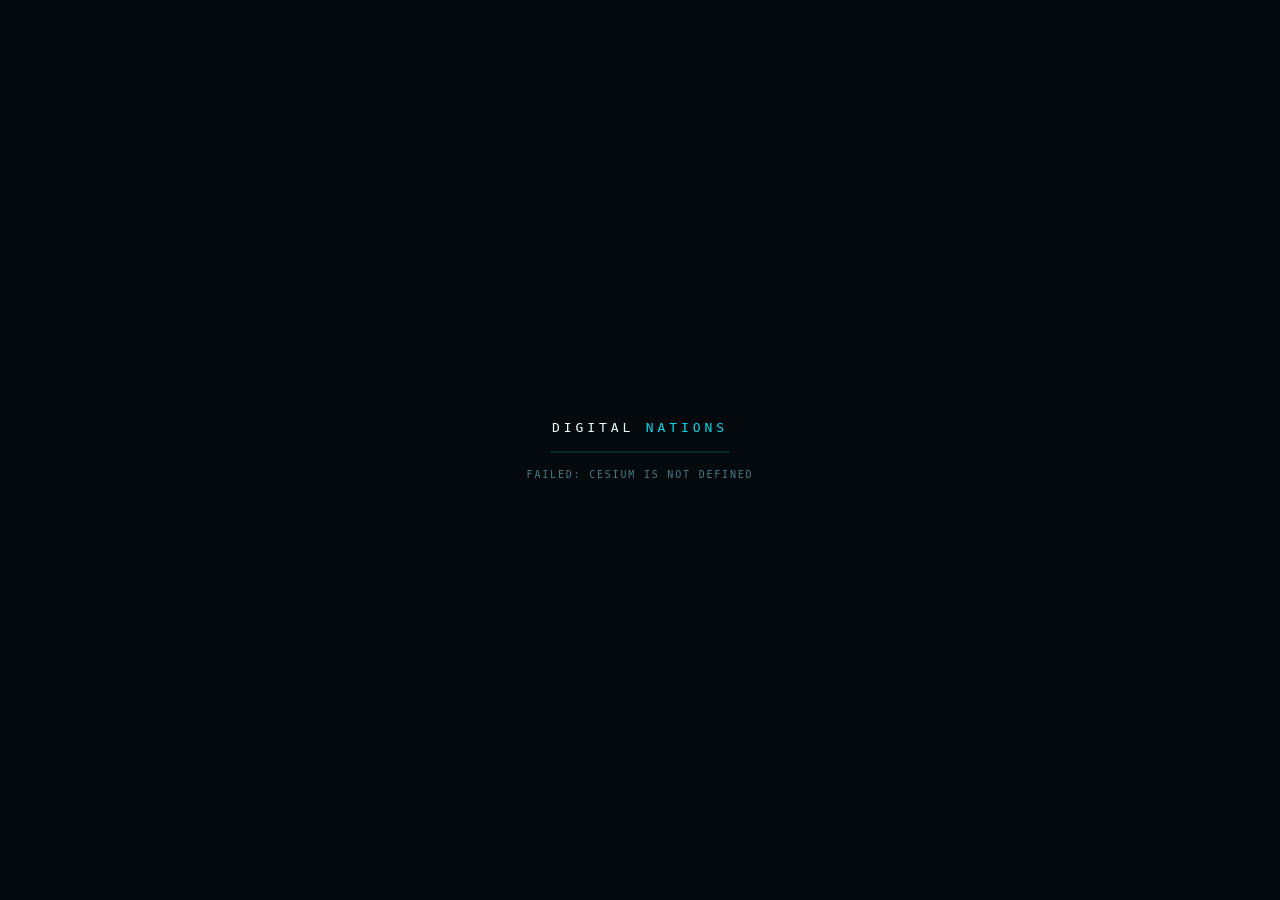
==== commit 5896aeb8: "landing: cesium globe IS the index — scroll-driven altitude layers live" ====
--- a/index.html
+++ b/index.html
@@ -1,17 +1,359 @@
-<!DOCTYPE html>
+<!doctype html>
 <html lang="en">
-  <head>
-    <meta charset="UTF-8" />
-    <meta name="viewport" content="width=device-width, initial-scale=1.0" />
-    <title>Digital Nations — Strategic Intelligence Platform</title>
-    <meta name="description" content="The battlefield is no longer the border. Map the power of nations across nine domains of national strength." />
-    <link rel="preconnect" href="https://fonts.googleapis.com" />
-    <link rel="preconnect" href="https://fonts.gstatic.com" crossorigin />
-    <link href="https://fonts.googleapis.com/css2?family=IBM+Plex+Mono:wght@400;500&family=Inter:ital,opsz,wght@0,14..32,400;0,14..32,500;0,14..32,600;0,14..32,700;0,14..32,800;1,14..32,400&family=Archivo:wght@600;700&display=swap" rel="stylesheet" />
-    <script type="module" crossorigin src="/assets/digital-nations-uvuww3-1.js"></script>
-    <link rel="stylesheet" crossorigin href="/assets/digital-nations-CQ1mwUiU.css">
-  </head>
-  <body>
-    <div id="dn-root"></div>
-  </body>
+<head>
+  <meta charset="utf-8" />
+  <meta name="viewport" content="width=device-width, initial-scale=1, viewport-fit=cover" />
+  <title>Digital Nations — Intelligence Platform</title>
+  <script>window.CESIUM_BASE_URL = 'https://cesium.com/downloads/cesiumjs/releases/1.140/Build/Cesium/';</script>
+  <link href="https://cesium.com/downloads/cesiumjs/releases/1.140/Build/Cesium/Widgets/widgets.css" rel="stylesheet" />
+  <script src="https://cesium.com/downloads/cesiumjs/releases/1.140/Build/Cesium/Cesium.js"></script>
+  <style>
+    :root { --cyan:#0bd3e6; --ink:#03090d; --glow:rgba(11,211,230,0.18); }
+    *, *::before, *::after { box-sizing:border-box; margin:0; padding:0; }
+    html, body { width:100%; height:100%; background:var(--ink); overflow:hidden;
+      font-family:"IBM Plex Mono", ui-monospace, SFMono-Regular, Menlo, monospace; }
+
+    /* Globe fills the viewport */
+    #cesiumContainer { position:fixed; inset:0; z-index:1; }
+
+    /* Suppress all Cesium UI chrome */
+    .cesium-viewer-bottom, .cesium-viewer-animationContainer,
+    .cesium-viewer-timelineContainer, .cesium-viewer-toolbar,
+    .cesium-widget-credits, .cesium-infoBox, .cesium-selection-wrapper { display:none !important; }
+    .cesium-widget canvas { image-rendering:auto; }
+
+    /* Holographic grade overlay - pointer-transparent */
+    #grade {
+      position:fixed; inset:0; z-index:5; pointer-events:none;
+      background:
+        radial-gradient(ellipse 80% 70% at 50% 30%, rgba(11,211,230,0.04) 0%, transparent 60%),
+        radial-gradient(ellipse 100% 50% at 50% 100%, rgba(3,9,13,0.85) 0%, transparent 60%);
+    }
+    /* Subtle scanlines */
+    #scan {
+      position:fixed; inset:0; z-index:6; pointer-events:none; opacity:0.025;
+      background:repeating-linear-gradient(0deg, #0bd3e6 0 1px, transparent 1px 4px);
+    }
+
+    /* HUD elements */
+    .hud {
+      position:fixed; z-index:10; pointer-events:none;
+      color:#bfe7ee; font-size:11px; letter-spacing:0.18em;
+      text-transform:uppercase; line-height:1.6;
+    }
+    .hud b { color:var(--cyan); font-weight:600; }
+    .hud.tl { top:20px; left:22px; }
+    .hud.tr { top:20px; right:22px; text-align:right; }
+    .hud.bl { bottom:28px; left:22px; }
+
+    /* Layer indicator - shows active data layer */
+    #layer-indicator {
+      position:fixed; bottom:28px; right:22px; z-index:10;
+      display:flex; flex-direction:column; align-items:flex-end; gap:6px;
+      pointer-events:none;
+    }
+    .layer-pill {
+      display:flex; align-items:center; gap:8px;
+      padding:5px 10px 5px 8px;
+      border:1px solid rgba(11,211,230,0.2);
+      border-radius:4px;
+      font-size:10px; letter-spacing:0.14em; text-transform:uppercase;
+      color:#7fa6ae;
+      transition: all 0.4s ease;
+      opacity:0.4;
+    }
+    .layer-pill.active {
+      border-color:rgba(11,211,230,0.5);
+      color:var(--cyan);
+      opacity:1;
+      background:rgba(11,211,230,0.05);
+    }
+    .layer-dot { width:6px; height:6px; border-radius:50%; background:#7fa6ae; flex-shrink:0; }
+    .layer-pill.active .layer-dot { background:var(--cyan); box-shadow:0 0 6px var(--cyan); }
+
+    /* Altitude progress bar */
+    #alt-bar {
+      position:fixed; left:0; top:0; bottom:0; z-index:10; pointer-events:none;
+      width:3px;
+    }
+    #alt-fill {
+      position:absolute; bottom:0; left:0; right:0;
+      background:linear-gradient(to top, var(--cyan), transparent);
+      transition: height 0.2s ease;
+      opacity:0.6;
+    }
+
+    /* Scroll hint */
+    #scroll-hint {
+      position:fixed; bottom:32px; left:50%; transform:translateX(-50%);
+      z-index:10; pointer-events:none;
+      font-size:10px; letter-spacing:0.22em; text-transform:uppercase;
+      color:rgba(11,211,230,0.5);
+      display:flex; flex-direction:column; align-items:center; gap:6px;
+      animation: fadeHint 1s ease 3s forwards;
+      opacity:1;
+    }
+    .scroll-arrow {
+      width:14px; height:14px;
+      border-right:1px solid rgba(11,211,230,0.5);
+      border-bottom:1px solid rgba(11,211,230,0.5);
+      transform:rotate(45deg);
+      animation:arrowBounce 1.4s ease-in-out infinite;
+    }
+    @keyframes arrowBounce { 0%,100%{transform:rotate(45deg) translateY(-3px)} 50%{transform:rotate(45deg) translateY(3px)} }
+    @keyframes fadeHint { to { opacity:0; } }
+
+    /* Loading state */
+    #loading {
+      position:fixed; inset:0; z-index:30; background:var(--ink);
+      display:flex; flex-direction:column; align-items:center; justify-content:center;
+      gap:16px; transition:opacity 0.8s ease;
+    }
+    #loading.gone { opacity:0; pointer-events:none; }
+    .dn-logo { font-size:13px; letter-spacing:0.3em; color:#eaffff; text-transform:uppercase; }
+    .dn-logo span { color:var(--cyan); }
+    .loading-bar { width:180px; height:2px; background:rgba(11,211,230,0.15); border-radius:2px; overflow:hidden; }
+    .loading-fill { height:100%; background:var(--cyan); width:0%; transition:width 0.4s ease; border-radius:2px; }
+    .loading-status { font-size:10px; letter-spacing:0.18em; color:#4a7a82; text-transform:uppercase; }
+  </style>
+</head>
+<body>
+  <div id="cesiumContainer"></div>
+  <div id="grade"></div>
+  <div id="scan"></div>
+
+  <!-- HUD chrome -->
+  <div class="hud tl">
+    DIGITAL NATIONS<br/>
+    <b id="mode-label">SPACE VIEW</b>
+  </div>
+  <div class="hud tr" id="status">INITIALISING</div>
+  <div class="hud bl" id="coords"></div>
+
+  <!-- Data layer pills -->
+  <div id="layer-indicator">
+    <div class="layer-pill active" id="pill-sat"><div class="layer-dot"></div>SATELLITE IMAGERY</div>
+    <div class="layer-pill" id="pill-terrain"><div class="layer-dot"></div>WORLD TERRAIN</div>
+    <div class="layer-pill" id="pill-buildings"><div class="layer-dot"></div>OSM BUILDINGS</div>
+  </div>
+
+  <!-- Left altitude bar -->
+  <div id="alt-bar"><div id="alt-fill"></div></div>
+
+  <!-- Scroll hint -->
+  <div id="scroll-hint">SCROLL TO NAVIGATE<div class="scroll-arrow"></div></div>
+
+  <!-- Loading screen -->
+  <div id="loading">
+    <div class="dn-logo">DIGITAL <span>NATIONS</span></div>
+    <div class="loading-bar"><div class="loading-fill" id="load-fill"></div></div>
+    <div class="loading-status" id="load-status">CONNECTING TO ION</div>
+  </div>
+
+  <script>
+    // ─── Cesium Ion token (Amer Tarawneh / Digital Nations) ───────────────────
+    const ION_TOKEN = 'eyJhbGciOiJIUzI1NiIsInR5cCI6IkpXVCJ9.eyJqdGkiOiI4MGQwNzFjYS02MDU0LTQ0MTgtODliOS1lMzM1ODNkYWM2MjEiLCJpZCI6NDQ5NTI4LCJpc3MiOiJodHRwczovL2FwaS5jZXNpdW0uY29tIiwiYXVkIjoidW5kZWZpbmVkX2RlZmF1bHQiLCJpYXQiOjE3ODI1MDExNjF9.o4U8guur551PlsoT86kOlxnmFHd9YE_cIprYgwpB8-s';
+
+    const $ = (id) => document.getElementById(id);
+    const setStatus = (t) => { const el = $('status'); if (el) el.textContent = t; };
+    const setLoad  = (pct, msg) => {
+      const f = $('load-fill'); const s = $('load-status');
+      if (f) f.style.width = pct + '%';
+      if (s) s.textContent = msg;
+    };
+
+    // ─── Layer altitude thresholds (metres) ────────────────────────────────────
+    // Space   : > 3 000 km  — globe from orbit, imagery only
+    // Regional: 80 km – 3 000 km — terrain + imagery visible
+    // Terrain :  < 80 km  — terrain fine detail + OSM buildings
+    const SPACE_ALT    = 3_000_000;
+    const TERRAIN_ALT  =    80_000;
+
+    let osmBuildings = null;
+    let currentMode  = 'SPACE';
+
+    async function boot() {
+      Cesium.Ion.defaultAccessToken = ION_TOKEN;
+      setLoad(20, 'STREAMING TERRAIN');
+
+      const terrain = await Cesium.createWorldTerrainAsync({
+        requestWaterMask: true,
+        requestVertexNormals: true,
+      });
+      setLoad(50, 'BUILDING VIEWER');
+
+      const viewer = new Cesium.Viewer('cesiumContainer', {
+        terrainProvider:       terrain,
+        sceneMode:             Cesium.SceneMode.SCENE3D,   // full globe
+        baseLayerPicker:       false,
+        geocoder:              false,
+        homeButton:            false,
+        sceneModePicker:       false,
+        navigationHelpButton:  false,
+        animation:             false,
+        timeline:              false,
+        fullscreenButton:      false,
+        infoBox:               false,
+        selectionIndicator:    false,
+        requestRenderMode:     false,
+        msaaSamples:           4,
+      });
+
+      const scene  = viewer.scene;
+      const camera = viewer.camera;
+      const globe  = scene.globe;
+
+      // ─── Scene quality ────────────────────────────────────────────────────
+      globe.enableLighting         = true;
+      globe.depthTestAgainstTerrain= true;
+      globe.atmosphereLightIntensity = 10.0;
+      globe.nightFadeOutDistance   = 4_000_000;
+      globe.nightFadeInDistance    = 6_000_000;
+      scene.skyAtmosphere.show     = true;
+      scene.skyAtmosphere.atmosphereLightIntensity = 15.0;
+      scene.skyBox.show            = true;
+      scene.fog.enabled            = true;
+      scene.fog.density            = 0.0002;
+      scene.highDynamicRange       = true;
+      scene.msaaSamples            = 4;
+
+      // Dusk over the Levant — ocean glints, terrain shadows rake
+      viewer.clock.currentTime  = Cesium.JulianDate.fromIso8601('2026-06-26T14:45:00Z');
+      viewer.clock.shouldAnimate = true;
+
+      setLoad(70, 'LOADING BUILDINGS');
+
+      // OSM buildings load now but won't be SHOWN until altitude < TERRAIN_ALT
+      try {
+        osmBuildings = await Cesium.createOsmBuildingsAsync();
+        osmBuildings.show = false;       // hidden until user zooms in
+        scene.primitives.add(osmBuildings);
+      } catch (_) { /* buildings optional */ }
+
+      setLoad(90, 'CALIBRATING ORBIT');
+
+      // ─── Starting position: orbit over Earth (space view) ─────────────────
+      camera.flyTo({
+        destination: Cesium.Cartesian3.fromDegrees(36.0, 30.0, 12_000_000),
+        orientation: {
+          heading: Cesium.Math.toRadians(0),
+          pitch:   Cesium.Math.toRadians(-90),
+          roll:    0,
+        },
+        duration: 0,
+      });
+
+      setLoad(100, 'LIVE');
+      setTimeout(() => {
+        const el = $('loading');
+        if (el) el.classList.add('gone');
+        setTimeout(() => { if (el) el.remove(); }, 900);
+      }, 400);
+
+      // ─── Smooth scroll → altitude control ─────────────────────────────────
+      // We override the default Cesium wheel handler so we can add layer transitions.
+      let targetAlt = 12_000_000;
+      let animFrameId = null;
+
+      function lerp(a, b, t) { return a + (b - a) * t; }
+
+      // Wheel event: adjust target altitude, then animate camera to it
+      window.addEventListener('wheel', (e) => {
+        e.preventDefault();
+        const delta = e.deltaY > 0 ? 1 : -1;
+        // Exponential zoom: multiply by a factor based on current altitude
+        const factor = delta > 0 ? 0.85 : 1.18;
+        targetAlt = Math.min(Math.max(targetAlt * factor, 100), 15_000_000);
+        scheduleFly();
+      }, { passive: false });
+
+      function scheduleFly() {
+        if (animFrameId) return;
+        animFrameId = requestAnimationFrame(doFly);
+      }
+
+      function doFly() {
+        animFrameId = null;
+        const pos   = camera.positionCartographic;
+        const curAlt = pos.height;
+        const diff  = Math.abs(targetAlt - curAlt);
+        if (diff < 500) return;
+        // Keep lat/lon, just change altitude
+        camera.flyTo({
+          destination: Cesium.Cartesian3.fromRadians(pos.longitude, pos.latitude, targetAlt),
+          orientation: camera.heading != null ? {
+            heading: camera.heading,
+            pitch:   Cesium.Math.toRadians(-90),
+            roll:    0,
+          } : undefined,
+          duration: 0.45,
+          easingFunction: Cesium.EasingFunction.QUADRATIC_OUT,
+        });
+        setTimeout(() => scheduleFly(), 500);
+      }
+
+      // ─── Layer transition: update HUD + toggle data layers by altitude ─────
+      function updateLayers() {
+        const alt   = camera.positionCartographic.height;
+        const maxAlt = 15_000_000;
+
+        // Altitude progress bar (0 = top of screen = far, bottom = close)
+        const frac = 1 - Math.log10(Math.max(alt, 100)) / Math.log10(maxAlt);
+        $('alt-fill').style.height = Math.min(Math.max(frac * 100, 2), 98) + '%';
+
+        // Layer pills
+        const inSpace   = alt > SPACE_ALT;
+        const inTerrain = alt < TERRAIN_ALT;
+
+        $('pill-sat').classList.toggle('active', true);              // always on
+        $('pill-terrain').classList.toggle('active', !inSpace);      // appears at < 3000 km
+        $('pill-buildings').classList.toggle('active', inTerrain);   // appears at < 80 km
+
+        // OSM buildings visibility
+        if (osmBuildings) osmBuildings.show = inTerrain;
+
+        // Mode label + status
+        let mode, label;
+        if (inSpace) {
+          mode  = 'SPACE';
+          label = 'SPACE VIEW';
+          setStatus('ORBITAL SCAN');
+        } else if (!inTerrain) {
+          mode  = 'REGIONAL';
+          label = 'REGIONAL VIEW';
+          setStatus('TERRAIN STREAMING');
+        } else {
+          mode  = 'TERRAIN';
+          label = 'GROUND LEVEL';
+          setStatus('BUILDINGS LIVE');
+        }
+
+        if (mode !== currentMode) {
+          currentMode = mode;
+          $('mode-label').textContent = label;
+        }
+
+        // Coordinates HUD (only when zoomed in)
+        if (!inSpace) {
+          const pos = camera.positionCartographic;
+          const lat = Cesium.Math.toDegrees(pos.latitude).toFixed(3);
+          const lon = Cesium.Math.toDegrees(pos.longitude).toFixed(3);
+          const km  = (alt / 1000).toFixed(0);
+          $('coords').textContent = `${lat}° N  ${lon}° E  ALT ${km} km`;
+        } else {
+          $('coords').textContent = '';
+        }
+      }
+
+      // Hook into Cesium's post-render to update HUD every frame
+      scene.postRender.addEventListener(updateLayers);
+    }
+
+    boot().catch(err => {
+      console.error(err);
+      $('load-status').textContent = 'FAILED: ' + (err.message || err);
+    });
+  </script>
+</body>
 </html>
+
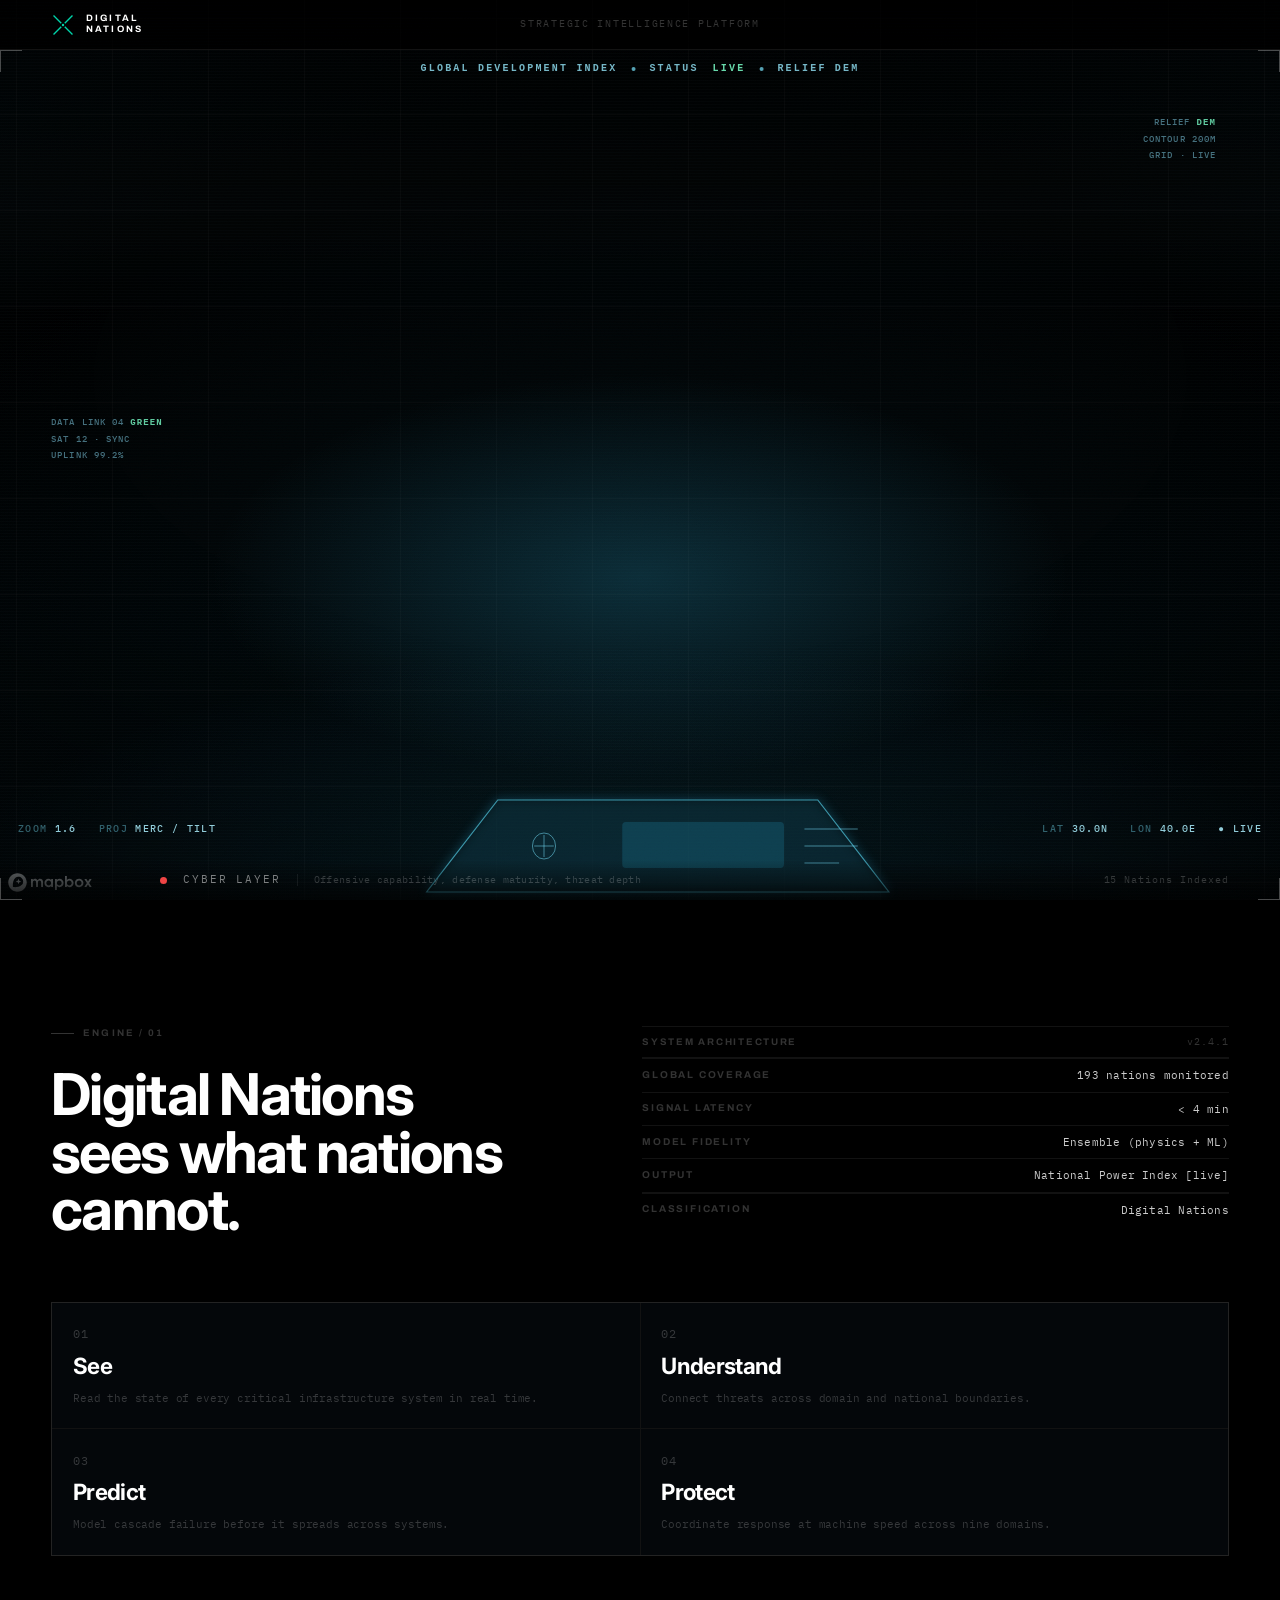
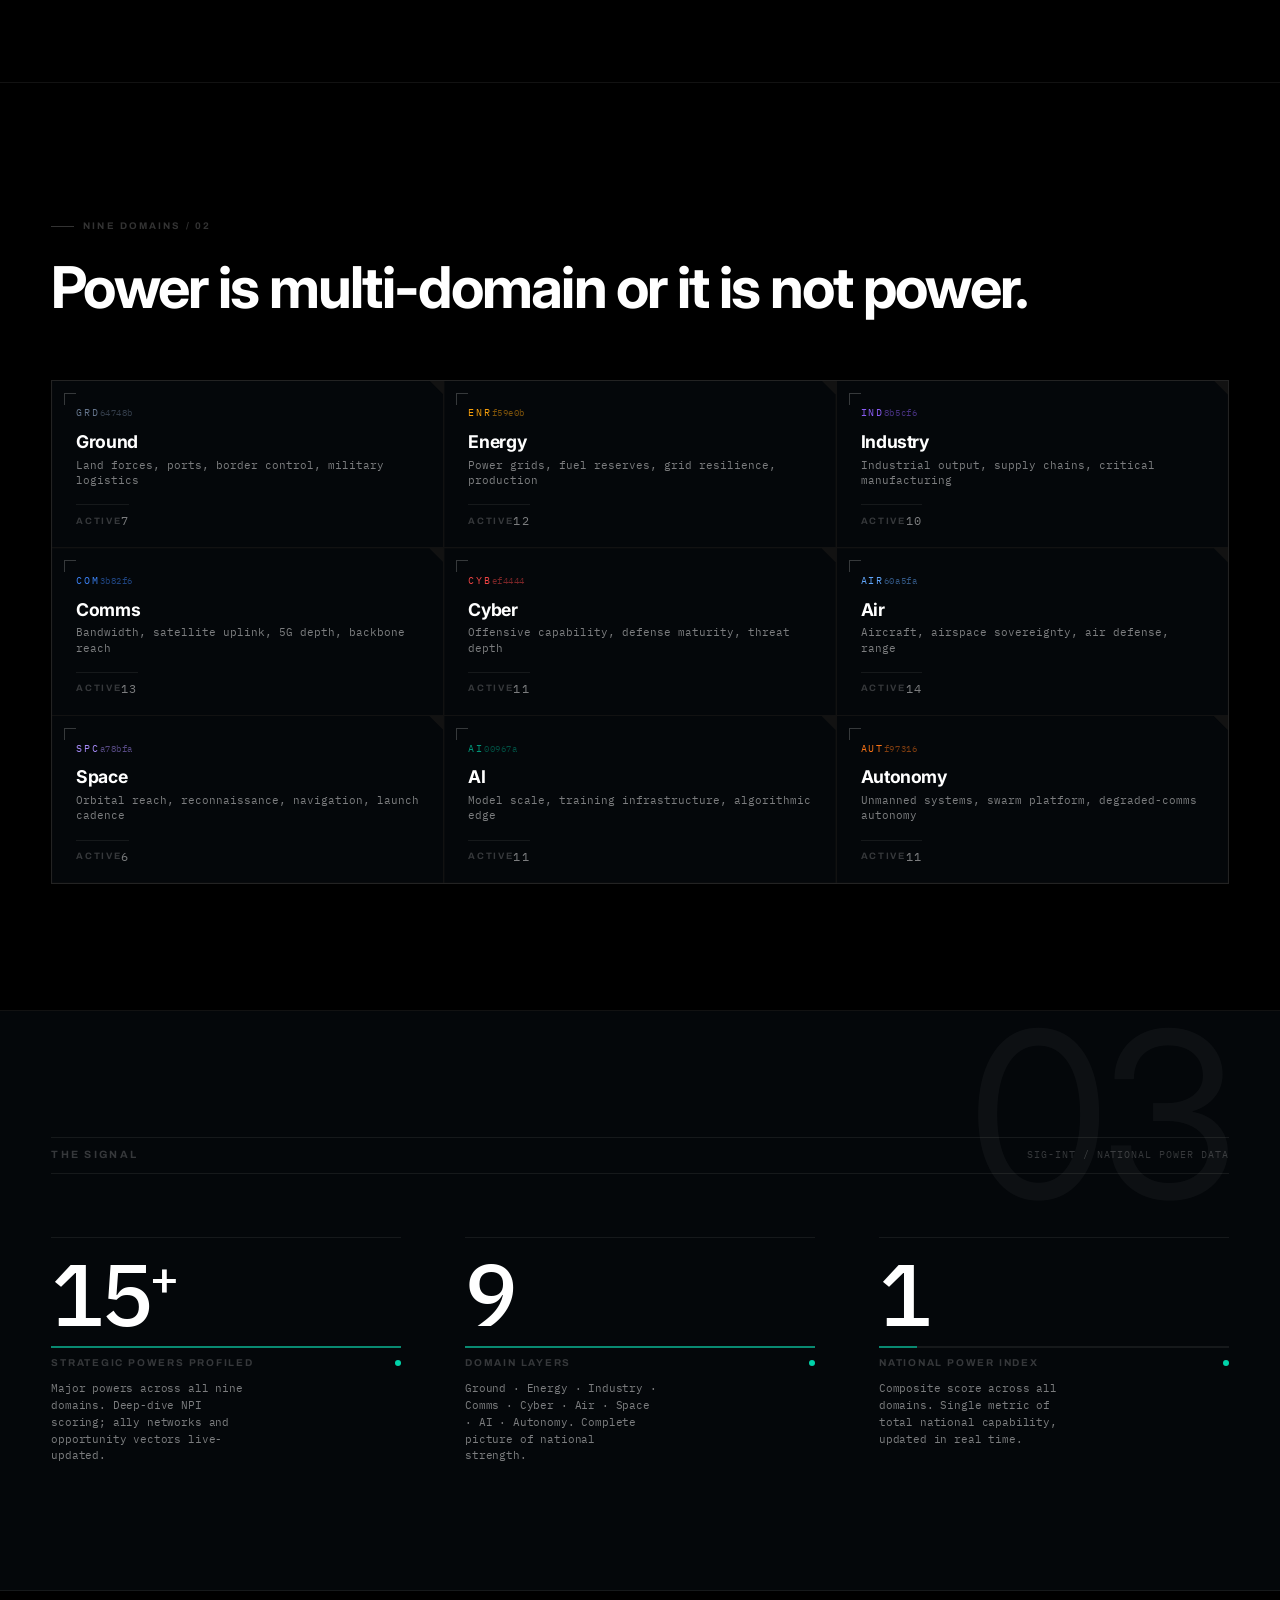
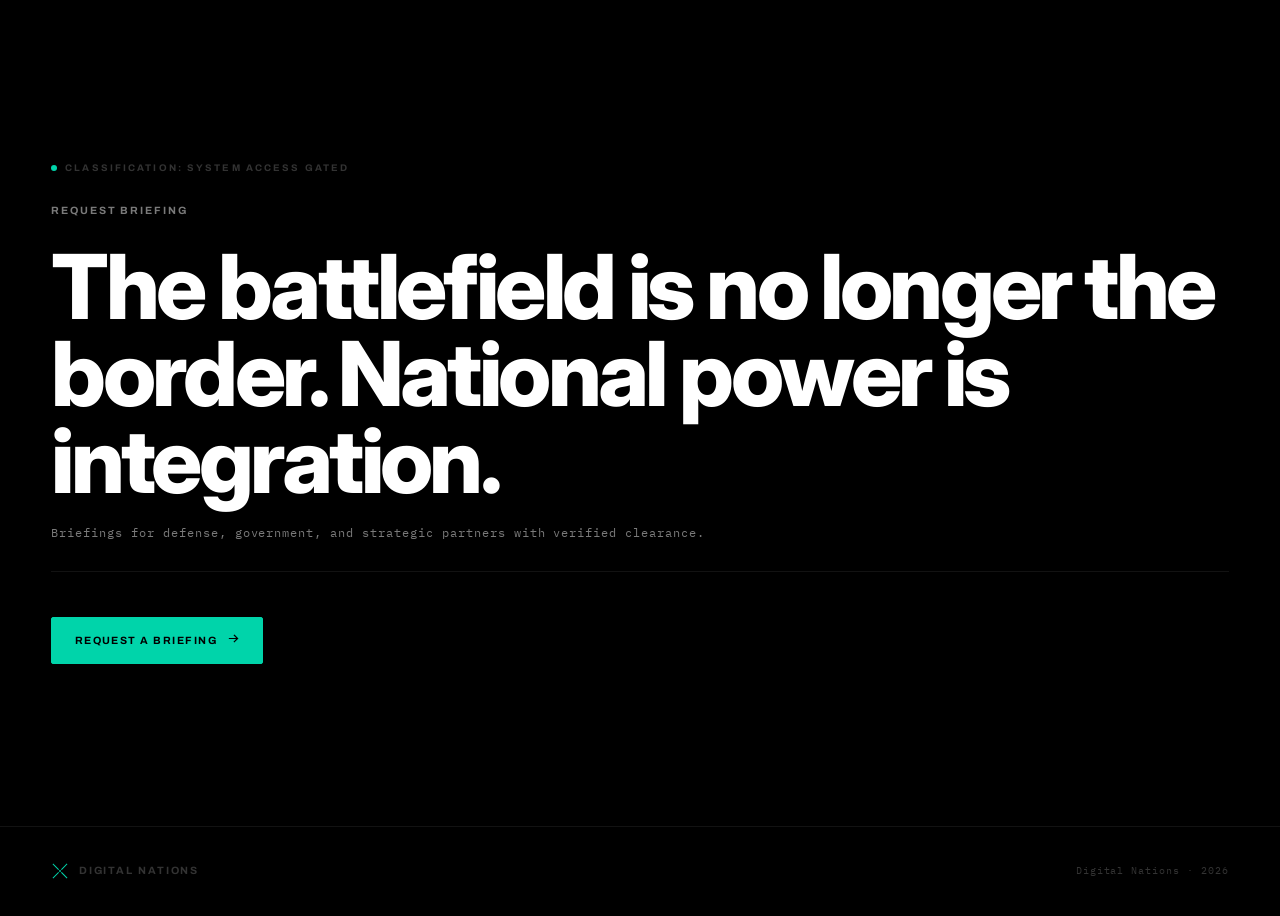
==== commit c1efc3b8: "Land texture to Cesium-grade: crisp real satellite, natural colour, lifted shadows" ====
--- a/index.html
+++ b/index.html
@@ -1,359 +1,17 @@
-<!doctype html>
+<!DOCTYPE html>
 <html lang="en">
-<head>
-  <meta charset="utf-8" />
-  <meta name="viewport" content="width=device-width, initial-scale=1, viewport-fit=cover" />
-  <title>Digital Nations — Intelligence Platform</title>
-  <script>window.CESIUM_BASE_URL = 'https://cesium.com/downloads/cesiumjs/releases/1.140/Build/Cesium/';</script>
-  <link href="https://cesium.com/downloads/cesiumjs/releases/1.140/Build/Cesium/Widgets/widgets.css" rel="stylesheet" />
-  <script src="https://cesium.com/downloads/cesiumjs/releases/1.140/Build/Cesium/Cesium.js"></script>
-  <style>
-    :root { --cyan:#0bd3e6; --ink:#03090d; --glow:rgba(11,211,230,0.18); }
-    *, *::before, *::after { box-sizing:border-box; margin:0; padding:0; }
-    html, body { width:100%; height:100%; background:var(--ink); overflow:hidden;
-      font-family:"IBM Plex Mono", ui-monospace, SFMono-Regular, Menlo, monospace; }
-
-    /* Globe fills the viewport */
-    #cesiumContainer { position:fixed; inset:0; z-index:1; }
-
-    /* Suppress all Cesium UI chrome */
-    .cesium-viewer-bottom, .cesium-viewer-animationContainer,
-    .cesium-viewer-timelineContainer, .cesium-viewer-toolbar,
-    .cesium-widget-credits, .cesium-infoBox, .cesium-selection-wrapper { display:none !important; }
-    .cesium-widget canvas { image-rendering:auto; }
-
-    /* Holographic grade overlay - pointer-transparent */
-    #grade {
-      position:fixed; inset:0; z-index:5; pointer-events:none;
-      background:
-        radial-gradient(ellipse 80% 70% at 50% 30%, rgba(11,211,230,0.04) 0%, transparent 60%),
-        radial-gradient(ellipse 100% 50% at 50% 100%, rgba(3,9,13,0.85) 0%, transparent 60%);
-    }
-    /* Subtle scanlines */
-    #scan {
-      position:fixed; inset:0; z-index:6; pointer-events:none; opacity:0.025;
-      background:repeating-linear-gradient(0deg, #0bd3e6 0 1px, transparent 1px 4px);
-    }
-
-    /* HUD elements */
-    .hud {
-      position:fixed; z-index:10; pointer-events:none;
-      color:#bfe7ee; font-size:11px; letter-spacing:0.18em;
-      text-transform:uppercase; line-height:1.6;
-    }
-    .hud b { color:var(--cyan); font-weight:600; }
-    .hud.tl { top:20px; left:22px; }
-    .hud.tr { top:20px; right:22px; text-align:right; }
-    .hud.bl { bottom:28px; left:22px; }
-
-    /* Layer indicator - shows active data layer */
-    #layer-indicator {
-      position:fixed; bottom:28px; right:22px; z-index:10;
-      display:flex; flex-direction:column; align-items:flex-end; gap:6px;
-      pointer-events:none;
-    }
-    .layer-pill {
-      display:flex; align-items:center; gap:8px;
-      padding:5px 10px 5px 8px;
-      border:1px solid rgba(11,211,230,0.2);
-      border-radius:4px;
-      font-size:10px; letter-spacing:0.14em; text-transform:uppercase;
-      color:#7fa6ae;
-      transition: all 0.4s ease;
-      opacity:0.4;
-    }
-    .layer-pill.active {
-      border-color:rgba(11,211,230,0.5);
-      color:var(--cyan);
-      opacity:1;
-      background:rgba(11,211,230,0.05);
-    }
-    .layer-dot { width:6px; height:6px; border-radius:50%; background:#7fa6ae; flex-shrink:0; }
-    .layer-pill.active .layer-dot { background:var(--cyan); box-shadow:0 0 6px var(--cyan); }
-
-    /* Altitude progress bar */
-    #alt-bar {
-      position:fixed; left:0; top:0; bottom:0; z-index:10; pointer-events:none;
-      width:3px;
-    }
-    #alt-fill {
-      position:absolute; bottom:0; left:0; right:0;
-      background:linear-gradient(to top, var(--cyan), transparent);
-      transition: height 0.2s ease;
-      opacity:0.6;
-    }
-
-    /* Scroll hint */
-    #scroll-hint {
-      position:fixed; bottom:32px; left:50%; transform:translateX(-50%);
-      z-index:10; pointer-events:none;
-      font-size:10px; letter-spacing:0.22em; text-transform:uppercase;
-      color:rgba(11,211,230,0.5);
-      display:flex; flex-direction:column; align-items:center; gap:6px;
-      animation: fadeHint 1s ease 3s forwards;
-      opacity:1;
-    }
-    .scroll-arrow {
-      width:14px; height:14px;
-      border-right:1px solid rgba(11,211,230,0.5);
-      border-bottom:1px solid rgba(11,211,230,0.5);
-      transform:rotate(45deg);
-      animation:arrowBounce 1.4s ease-in-out infinite;
-    }
-    @keyframes arrowBounce { 0%,100%{transform:rotate(45deg) translateY(-3px)} 50%{transform:rotate(45deg) translateY(3px)} }
-    @keyframes fadeHint { to { opacity:0; } }
-
-    /* Loading state */
-    #loading {
-      position:fixed; inset:0; z-index:30; background:var(--ink);
-      display:flex; flex-direction:column; align-items:center; justify-content:center;
-      gap:16px; transition:opacity 0.8s ease;
-    }
-    #loading.gone { opacity:0; pointer-events:none; }
-    .dn-logo { font-size:13px; letter-spacing:0.3em; color:#eaffff; text-transform:uppercase; }
-    .dn-logo span { color:var(--cyan); }
-    .loading-bar { width:180px; height:2px; background:rgba(11,211,230,0.15); border-radius:2px; overflow:hidden; }
-    .loading-fill { height:100%; background:var(--cyan); width:0%; transition:width 0.4s ease; border-radius:2px; }
-    .loading-status { font-size:10px; letter-spacing:0.18em; color:#4a7a82; text-transform:uppercase; }
-  </style>
-</head>
-<body>
-  <div id="cesiumContainer"></div>
-  <div id="grade"></div>
-  <div id="scan"></div>
-
-  <!-- HUD chrome -->
-  <div class="hud tl">
-    DIGITAL NATIONS<br/>
-    <b id="mode-label">SPACE VIEW</b>
-  </div>
-  <div class="hud tr" id="status">INITIALISING</div>
-  <div class="hud bl" id="coords"></div>
-
-  <!-- Data layer pills -->
-  <div id="layer-indicator">
-    <div class="layer-pill active" id="pill-sat"><div class="layer-dot"></div>SATELLITE IMAGERY</div>
-    <div class="layer-pill" id="pill-terrain"><div class="layer-dot"></div>WORLD TERRAIN</div>
-    <div class="layer-pill" id="pill-buildings"><div class="layer-dot"></div>OSM BUILDINGS</div>
-  </div>
-
-  <!-- Left altitude bar -->
-  <div id="alt-bar"><div id="alt-fill"></div></div>
-
-  <!-- Scroll hint -->
-  <div id="scroll-hint">SCROLL TO NAVIGATE<div class="scroll-arrow"></div></div>
-
-  <!-- Loading screen -->
-  <div id="loading">
-    <div class="dn-logo">DIGITAL <span>NATIONS</span></div>
-    <div class="loading-bar"><div class="loading-fill" id="load-fill"></div></div>
-    <div class="loading-status" id="load-status">CONNECTING TO ION</div>
-  </div>
-
-  <script>
-    // ─── Cesium Ion token (Amer Tarawneh / Digital Nations) ───────────────────
-    const ION_TOKEN = 'eyJhbGciOiJIUzI1NiIsInR5cCI6IkpXVCJ9.eyJqdGkiOiI4MGQwNzFjYS02MDU0LTQ0MTgtODliOS1lMzM1ODNkYWM2MjEiLCJpZCI6NDQ5NTI4LCJpc3MiOiJodHRwczovL2FwaS5jZXNpdW0uY29tIiwiYXVkIjoidW5kZWZpbmVkX2RlZmF1bHQiLCJpYXQiOjE3ODI1MDExNjF9.o4U8guur551PlsoT86kOlxnmFHd9YE_cIprYgwpB8-s';
-
-    const $ = (id) => document.getElementById(id);
-    const setStatus = (t) => { const el = $('status'); if (el) el.textContent = t; };
-    const setLoad  = (pct, msg) => {
-      const f = $('load-fill'); const s = $('load-status');
-      if (f) f.style.width = pct + '%';
-      if (s) s.textContent = msg;
-    };
-
-    // ─── Layer altitude thresholds (metres) ────────────────────────────────────
-    // Space   : > 3 000 km  — globe from orbit, imagery only
-    // Regional: 80 km – 3 000 km — terrain + imagery visible
-    // Terrain :  < 80 km  — terrain fine detail + OSM buildings
-    const SPACE_ALT    = 3_000_000;
-    const TERRAIN_ALT  =    80_000;
-
-    let osmBuildings = null;
-    let currentMode  = 'SPACE';
-
-    async function boot() {
-      Cesium.Ion.defaultAccessToken = ION_TOKEN;
-      setLoad(20, 'STREAMING TERRAIN');
-
-      const terrain = await Cesium.createWorldTerrainAsync({
-        requestWaterMask: true,
-        requestVertexNormals: true,
-      });
-      setLoad(50, 'BUILDING VIEWER');
-
-      const viewer = new Cesium.Viewer('cesiumContainer', {
-        terrainProvider:       terrain,
-        sceneMode:             Cesium.SceneMode.SCENE3D,   // full globe
-        baseLayerPicker:       false,
-        geocoder:              false,
-        homeButton:            false,
-        sceneModePicker:       false,
-        navigationHelpButton:  false,
-        animation:             false,
-        timeline:              false,
-        fullscreenButton:      false,
-        infoBox:               false,
-        selectionIndicator:    false,
-        requestRenderMode:     false,
-        msaaSamples:           4,
-      });
-
-      const scene  = viewer.scene;
-      const camera = viewer.camera;
-      const globe  = scene.globe;
-
-      // ─── Scene quality ────────────────────────────────────────────────────
-      globe.enableLighting         = true;
-      globe.depthTestAgainstTerrain= true;
-      globe.atmosphereLightIntensity = 10.0;
-      globe.nightFadeOutDistance   = 4_000_000;
-      globe.nightFadeInDistance    = 6_000_000;
-      scene.skyAtmosphere.show     = true;
-      scene.skyAtmosphere.atmosphereLightIntensity = 15.0;
-      scene.skyBox.show            = true;
-      scene.fog.enabled            = true;
-      scene.fog.density            = 0.0002;
-      scene.highDynamicRange       = true;
-      scene.msaaSamples            = 4;
-
-      // Dusk over the Levant — ocean glints, terrain shadows rake
-      viewer.clock.currentTime  = Cesium.JulianDate.fromIso8601('2026-06-26T14:45:00Z');
-      viewer.clock.shouldAnimate = true;
-
-      setLoad(70, 'LOADING BUILDINGS');
-
-      // OSM buildings load now but won't be SHOWN until altitude < TERRAIN_ALT
-      try {
-        osmBuildings = await Cesium.createOsmBuildingsAsync();
-        osmBuildings.show = false;       // hidden until user zooms in
-        scene.primitives.add(osmBuildings);
-      } catch (_) { /* buildings optional */ }
-
-      setLoad(90, 'CALIBRATING ORBIT');
-
-      // ─── Starting position: orbit over Earth (space view) ─────────────────
-      camera.flyTo({
-        destination: Cesium.Cartesian3.fromDegrees(36.0, 30.0, 12_000_000),
-        orientation: {
-          heading: Cesium.Math.toRadians(0),
-          pitch:   Cesium.Math.toRadians(-90),
-          roll:    0,
-        },
-        duration: 0,
-      });
-
-      setLoad(100, 'LIVE');
-      setTimeout(() => {
-        const el = $('loading');
-        if (el) el.classList.add('gone');
-        setTimeout(() => { if (el) el.remove(); }, 900);
-      }, 400);
-
-      // ─── Smooth scroll → altitude control ─────────────────────────────────
-      // We override the default Cesium wheel handler so we can add layer transitions.
-      let targetAlt = 12_000_000;
-      let animFrameId = null;
-
-      function lerp(a, b, t) { return a + (b - a) * t; }
-
-      // Wheel event: adjust target altitude, then animate camera to it
-      window.addEventListener('wheel', (e) => {
-        e.preventDefault();
-        const delta = e.deltaY > 0 ? 1 : -1;
-        // Exponential zoom: multiply by a factor based on current altitude
-        const factor = delta > 0 ? 0.85 : 1.18;
-        targetAlt = Math.min(Math.max(targetAlt * factor, 100), 15_000_000);
-        scheduleFly();
-      }, { passive: false });
-
-      function scheduleFly() {
-        if (animFrameId) return;
-        animFrameId = requestAnimationFrame(doFly);
-      }
-
-      function doFly() {
-        animFrameId = null;
-        const pos   = camera.positionCartographic;
-        const curAlt = pos.height;
-        const diff  = Math.abs(targetAlt - curAlt);
-        if (diff < 500) return;
-        // Keep lat/lon, just change altitude
-        camera.flyTo({
-          destination: Cesium.Cartesian3.fromRadians(pos.longitude, pos.latitude, targetAlt),
-          orientation: camera.heading != null ? {
-            heading: camera.heading,
-            pitch:   Cesium.Math.toRadians(-90),
-            roll:    0,
-          } : undefined,
-          duration: 0.45,
-          easingFunction: Cesium.EasingFunction.QUADRATIC_OUT,
-        });
-        setTimeout(() => scheduleFly(), 500);
-      }
-
-      // ─── Layer transition: update HUD + toggle data layers by altitude ─────
-      function updateLayers() {
-        const alt   = camera.positionCartographic.height;
-        const maxAlt = 15_000_000;
-
-        // Altitude progress bar (0 = top of screen = far, bottom = close)
-        const frac = 1 - Math.log10(Math.max(alt, 100)) / Math.log10(maxAlt);
-        $('alt-fill').style.height = Math.min(Math.max(frac * 100, 2), 98) + '%';
-
-        // Layer pills
-        const inSpace   = alt > SPACE_ALT;
-        const inTerrain = alt < TERRAIN_ALT;
-
-        $('pill-sat').classList.toggle('active', true);              // always on
-        $('pill-terrain').classList.toggle('active', !inSpace);      // appears at < 3000 km
-        $('pill-buildings').classList.toggle('active', inTerrain);   // appears at < 80 km
-
-        // OSM buildings visibility
-        if (osmBuildings) osmBuildings.show = inTerrain;
-
-        // Mode label + status
-        let mode, label;
-        if (inSpace) {
-          mode  = 'SPACE';
-          label = 'SPACE VIEW';
-          setStatus('ORBITAL SCAN');
-        } else if (!inTerrain) {
-          mode  = 'REGIONAL';
-          label = 'REGIONAL VIEW';
-          setStatus('TERRAIN STREAMING');
-        } else {
-          mode  = 'TERRAIN';
-          label = 'GROUND LEVEL';
-          setStatus('BUILDINGS LIVE');
-        }
-
-        if (mode !== currentMode) {
-          currentMode = mode;
-          $('mode-label').textContent = label;
-        }
-
-        // Coordinates HUD (only when zoomed in)
-        if (!inSpace) {
-          const pos = camera.positionCartographic;
-          const lat = Cesium.Math.toDegrees(pos.latitude).toFixed(3);
-          const lon = Cesium.Math.toDegrees(pos.longitude).toFixed(3);
-          const km  = (alt / 1000).toFixed(0);
-          $('coords').textContent = `${lat}° N  ${lon}° E  ALT ${km} km`;
-        } else {
-          $('coords').textContent = '';
-        }
-      }
-
-      // Hook into Cesium's post-render to update HUD every frame
-      scene.postRender.addEventListener(updateLayers);
-    }
-
-    boot().catch(err => {
-      console.error(err);
-      $('load-status').textContent = 'FAILED: ' + (err.message || err);
-    });
-  </script>
-</body>
+  <head>
+    <meta charset="UTF-8" />
+    <meta name="viewport" content="width=device-width, initial-scale=1.0" />
+    <title>Digital Nations — Strategic Intelligence Platform</title>
+    <meta name="description" content="The battlefield is no longer the border. Map the power of nations across nine domains of national strength." />
+    <link rel="preconnect" href="https://fonts.googleapis.com" />
+    <link rel="preconnect" href="https://fonts.gstatic.com" crossorigin />
+    <link href="https://fonts.googleapis.com/css2?family=IBM+Plex+Mono:wght@400;500&family=Inter:ital,opsz,wght@0,14..32,400;0,14..32,500;0,14..32,600;0,14..32,700;0,14..32,800;1,14..32,400&family=Archivo:wght@600;700&display=swap" rel="stylesheet" />
+    <script type="module" crossorigin src="/assets/digital-nations-DZZLbPoB.js"></script>
+    <link rel="stylesheet" crossorigin href="/assets/digital-nations-CQ1mwUiU.css">
+  </head>
+  <body>
+    <div id="dn-root"></div>
+  </body>
 </html>
-
--- a/assets/digital-nations-CQ1mwUiU.css
+++ b/assets/digital-nations-CQ1mwUiU.css
@@ -0,0 +1 @@
+:root{--nav-h:50px;--void:#000;--abyss:#04070a;--panel:#060c10;--glass:#ffffff0a;--wire:#ffffff12;--wire-2:#ffffff21;--ghost:#fff3;--dim:#ffffff7a;--text:#fffc;--bright:#fff;--accent:#00d4aa;--accent-sel:#00d4aa40;--d-ground:#64748b;--d-energy:#f59e0b;--d-industry:#8b5cf6;--d-comms:#3b82f6;--d-cyber:#ef4444;--d-air:#60a5fa;--d-space:#a78bfa;--d-ai:#00967a;--d-auto:#f97316;--sans:"Inter", system-ui, sans-serif;--label:"Archivo", "Inter", system-ui, sans-serif;--mono:"IBM Plex Mono", "Courier New", monospace;--fs-hero:clamp(2.8rem, 7vw, 6.6rem);--fs-h2:clamp(2rem, 4.5vw, 4rem);--fs-h3:clamp(1.1rem, 1.6vw, 1.5rem);--fs-stat:clamp(2.8rem, 7vw, 5.5rem);--fs-label:.66rem;--fs-label-s:.6rem;--fs-mono:.72rem;--fs-mono-s:.6rem;--fs-data:2.4rem;--track-display:-.03em;--track-hero:-.04em;--track-label:.18em;--track-label-s:.22em;--track-mono:.1em;--mx:clamp(1.2rem, 4vw, 5rem);--cols:12;--gap-col:1.125rem;--gap-row:1.25rem;--notch:14px;--notch-media:60px;--dur-fast:.25s;--dur:.3s;--dur-slow:.5s;--ease:cubic-bezier(.215, .62, .34, 1);--ease-out:ease-out}@media (prefers-reduced-motion:reduce){*,:before,:after{transition-duration:.01ms!important;animation:none!important}}.reveal{opacity:0;transition:opacity var(--dur-slow) var(--ease), transform var(--dur-slow) var(--ease);transform:translateY(20px)}.reveal.is-in{opacity:1;transform:none}*{box-sizing:border-box;margin:0;padding:0}html{-webkit-font-smoothing:antialiased;text-rendering:optimizelegibility;background:var(--void);scroll-behavior:smooth;font-size:16px}body{background:var(--void);color:var(--text);font-family:var(--sans);letter-spacing:-.01em;font-weight:400;line-height:1.5;overflow-x:clip}::selection{background:var(--accent-sel);color:var(--bright)}img,video{max-width:100%;display:block}a{color:inherit;text-decoration:none}body:after{content:"";z-index:999;pointer-events:none;opacity:.04;mix-blend-mode:overlay;background-image:url("data:image/svg+xml,%3Csvg xmlns='http://www.w3.org/2000/svg' width='160' height='160'%3E%3Cfilter id='n'%3E%3CfeTurbulence type='fractalNoise' baseFrequency='0.85' numOctaves='2'/%3E%3C/filter%3E%3Crect width='100%25' height='100%25' filter='url(%23n)'/%3E%3C/svg%3E");position:fixed;inset:0}.dn-nav{z-index:100;height:var(--nav-h);padding-inline:var(--mx);-webkit-backdrop-filter:blur(24px);border-bottom:1px solid var(--wire);background:#000000d1;justify-content:space-between;align-items:center;gap:1rem;display:flex;position:fixed;inset:0 0 auto}.dn-nav__logo{align-items:center;gap:.7rem;display:flex}.dn-nav__x{width:24px;height:24px;color:var(--accent);flex-shrink:0}.dn-nav__name{flex-direction:column;gap:.1rem;line-height:1;display:flex}.dn-nav__name span{font-family:var(--label);text-transform:uppercase;letter-spacing:var(--track-label-s);color:var(--bright);font-size:.58rem;font-weight:700}.dn-nav__class{font-family:var(--mono);font-size:var(--fs-mono-s);letter-spacing:var(--track-label);color:var(--ghost);text-transform:uppercase;position:absolute;left:50%;transform:translate(-50%)}@media (width<=700px){.dn-nav__class{display:none}}.dn-stage{height:100svh;position:relative;overflow:hidden}.dn-map{z-index:0;width:100%;height:100%;position:absolute;inset:0}.dn-holo{z-index:1;pointer-events:none;background:radial-gradient(125% 92% at 50% 42%,#0000 34%,#01070a80 68%,#000000fa 100%),radial-gradient(92% 52% at 50% 104%,#22b4e029,#0000 62%),linear-gradient(#000000b3 0%,#0000 26%);position:absolute;inset:0}.dn-bloom,.dn-holo,.dn-scan{transition:opacity .45s}.dn-stage--detail .dn-bloom{opacity:.12}.dn-stage--detail .dn-holo{opacity:.3}.dn-stage--detail .dn-scan{opacity:.1}.dn-bloom{z-index:1;pointer-events:none;mix-blend-mode:screen;background:radial-gradient(48% 32% at 50% 64%,#36c8f52e,#0000 70%),radial-gradient(84% 60% at 50% 66%,#1e96c812,#0000 82%);position:absolute;inset:0}.dn-scan{z-index:2;pointer-events:none;opacity:.3;background-image:repeating-linear-gradient(0deg,#78e1ff0d 0 1px,#0000 1px 3px);position:absolute;inset:0}.dn-scan:after{content:"";background:linear-gradient(#0000,#5adcff0f 60%,#0000);height:38%;animation:6.5s linear infinite dn-sweep;position:absolute;left:0;right:0}@keyframes dn-sweep{0%{top:-40%}to{top:100%}}@media (prefers-reduced-motion:reduce){.dn-scan:after{opacity:0;animation:none}}.dn-mask{pointer-events:none;z-index:2;width:100%;height:100%;position:absolute;inset:0}.dn-mask__fill{fill:#02070b}.dn-mask__rim{fill:none;stroke:#7aeaffd9;stroke-width:2.4px;stroke-linejoin:round;filter:drop-shadow(0 0 7px #4ed0ff99)}.dn-tank{z-index:3;pointer-events:none;position:absolute;inset:0}.dn-tank svg{width:100%;height:100%;display:block}.dn-tank .matte{fill:#010609f7;filter:drop-shadow(0 0 26px #010609f2)}.dn-tank .rim{fill:none;stroke:#60e4ffd9;stroke-width:1.6px;vector-effect:non-scaling-stroke;filter:drop-shadow(0 0 6px #38ceffb3)}.dn-tank .rim--canopy{stroke:#60e4ff57;stroke-width:1.2px;filter:drop-shadow(0 0 5px #38ceff59)}.dn-tank .rim--accent{stroke:#ffb040b3;stroke-width:1.4px;filter:drop-shadow(0 0 5px #ff962880)}.dn-tank .strut{stroke:#60e4ff47;stroke-width:1px;vector-effect:non-scaling-stroke}.dn-tank .console{fill:#06161c8c;stroke:#60e4ff99;stroke-width:1.2px;vector-effect:non-scaling-stroke;filter:drop-shadow(0 0 6px #38ceff66)}.dn-tank .console-detail{fill:none;stroke:#78e6ff80;stroke-width:1px;vector-effect:non-scaling-stroke}.dn-tank .console-screen{fill:#28b4dc2e}.dn-canopy-strip{top:calc(var(--nav-h) + 14px);z-index:6;pointer-events:none;font:600 10px/1 var(--mono,ui-monospace, monospace);letter-spacing:.22em;color:#96ebffc7;white-space:nowrap;align-items:center;gap:14px;display:flex;position:absolute;left:50%;transform:translate(-50%)}.dn-canopy-strip i{background:#78e6ffb3;border-radius:50%;width:4px;height:4px;display:inline-block}.dn-canopy-strip b{color:#78ffc8d9;font-weight:600}.dn-readout{z-index:6;pointer-events:none;font:500 9.5px/1.5 var(--mono,ui-monospace, monospace);letter-spacing:.14em;color:#8ce1fa9e;text-transform:uppercase;position:absolute}.dn-readout--br{text-align:right;bottom:64px;right:18px}.dn-readout--bl{bottom:64px;left:18px}.dn-readout .k{color:#78e6ff66}.dn-readout .v{color:#aaf0ffd9}.dn-callout{pointer-events:none;flex-direction:column;align-items:center;display:flex}.dn-callout__box{font:700 8.5px/1 var(--mono,ui-monospace, monospace);letter-spacing:.05em;white-space:nowrap;background:#04121899;border:1px solid #78e6ff73;align-items:center;gap:5px;padding:2.5px 6px;display:flex;box-shadow:0 0 10px #28b4e62e}.dn-callout__box b{color:#aff6fff5}.dn-callout__box .t{color:#78c8e18c;font-weight:600}.dn-callout__box .v{color:#ffc86ef5}.dn-callout__line{background:linear-gradient(#78e6ff2e,#78e6ffb3);width:1px;height:30px}.dn-dome-data{z-index:4;pointer-events:none;top:calc(var(--nav-h) + 64px);font:500 9px/1.7 var(--mono,ui-monospace, monospace);letter-spacing:.12em;color:#87dcf580;text-transform:uppercase;position:absolute}.dn-dome-data b{color:#78ffc8cc}.dn-dome-data--l{text-align:left;top:46%;left:4%}.dn-dome-data--r{text-align:right;right:5%}.dn-arc{z-index:7;pointer-events:none;will-change:transform;position:absolute;top:0;left:0}.dn-arc svg{filter:drop-shadow(0 0 7px #28beeb8c);overflow:visible}.dn-arc__guide{fill:none;stroke:#78e6ff73;stroke-width:1.4px}.dn-arc__abbr{font:700 9px/1 var(--mono,ui-monospace, monospace);text-anchor:middle;dominant-baseline:middle;letter-spacing:.03em}.dn-arc__val{font:700 9px/1 var(--mono,ui-monospace, monospace);fill:#def8fff5;text-anchor:middle;dominant-baseline:middle}.dn-arc__name{font:800 13px/1 var(--mono,ui-monospace, monospace);fill:#caf8fff7;text-anchor:middle;letter-spacing:.12em}.dn-arc__id{font:600 8.5px/1 var(--mono,ui-monospace, monospace);fill:#82d2ebb8;text-anchor:middle;letter-spacing:.13em}.dn-grid{z-index:2;pointer-events:none;background-image:linear-gradient(#ffffff06 1px,#0000 1px),linear-gradient(90deg,#ffffff06 1px,#0000 1px);background-position:50%;background-size:96px 96px;position:absolute;inset:0}.dn-corner{z-index:6;pointer-events:none;width:22px;height:22px;position:absolute}.dn-corner--tl{top:var(--nav-h);border-top:1px solid #ffffff47;border-left:1px solid #ffffff47;left:0}.dn-corner--tr{top:var(--nav-h);border-top:1px solid #ffffff47;border-right:1px solid #ffffff47;right:0}.dn-corner--bl{border-bottom:1px solid #ffffff47;border-left:1px solid #ffffff47;bottom:0;left:0}.dn-corner--br{border-bottom:1px solid #ffffff47;border-right:1px solid #ffffff47;bottom:0;right:0}.dn-layers{top:var(--nav-h);z-index:5;scrollbar-width:none;background:linear-gradient(90deg,#000000c7 0%,#0000 100%);flex-direction:column;width:160px;padding:1rem 0;display:flex;position:absolute;bottom:0;left:0;overflow-y:auto}.dn-layers::-webkit-scrollbar{display:none}.dn-layers__head{font-family:var(--mono);letter-spacing:var(--track-label-s);color:var(--ghost);text-transform:uppercase;border-bottom:1px solid var(--wire);margin-bottom:.5rem;padding:0 1rem .8rem;font-size:.58rem}.dn-layer{cursor:pointer;text-align:left;transition:background var(--dur-fast) var(--ease-out);background:0 0;border:none;align-items:center;gap:.6rem;padding:.52rem 1rem;display:flex}.dn-layer:hover{background:#ffffff0d}.dn-layer--active{background:#ffffff0f}.dn-layer__dot{background:var(--lc,#ffffff4d);border-radius:50%;flex-shrink:0;width:6px;height:6px}.dn-layer__label{font-family:var(--label);text-transform:uppercase;letter-spacing:.14em;font-weight:700;font-size:var(--fs-label);color:var(--dim);transition:color var(--dur-fast) var(--ease-out)}.dn-layer--active .dn-layer__label{color:var(--bright)}.dn-layer:hover .dn-layer__label{color:var(--text)}.dn-strip{z-index:5;padding:.75rem var(--mx) .75rem 160px;pointer-events:none;background:linear-gradient(#0000 0%,#000000b8 100%);align-items:center;gap:1rem;display:flex;position:absolute;bottom:0;left:0;right:0}.dn-strip__dot{border-radius:50%;flex-shrink:0;width:7px;height:7px}.dn-strip__name{font-family:var(--mono);font-size:var(--fs-label);letter-spacing:var(--track-label);color:var(--dim);text-transform:uppercase;white-space:nowrap}.dn-strip__sep{background:var(--wire);flex-shrink:0;width:1px;height:12px}.dn-strip__desc{font-family:var(--mono);font-size:var(--fs-mono-s);color:var(--ghost);letter-spacing:.03em;white-space:nowrap;text-overflow:ellipsis;overflow:hidden}.dn-strip__count{font-family:var(--mono);font-size:var(--fs-mono-s);color:var(--ghost);letter-spacing:var(--track-mono);white-space:nowrap;margin-left:auto}@media (width<=700px){.dn-strip{padding-left:1rem}.dn-strip__desc,.dn-strip__count{display:none}}.dn-panel{top:var(--nav-h);z-index:10;-webkit-backdrop-filter:blur(20px);border-left:1px solid var(--wire);scrollbar-width:none;background:#04080cf0;flex-direction:column;gap:0;width:340px;animation:.38s cubic-bezier(.22,1,.36,1) forwards panelIn;display:flex;position:absolute;bottom:0;right:0;overflow-y:auto}.dn-panel::-webkit-scrollbar{display:none}@keyframes panelIn{0%{opacity:0;transform:translate(20px)}to{opacity:1;transform:translate(0)}}.dn-panel__head{border-bottom:1px solid var(--wire);justify-content:space-between;align-items:flex-start;gap:.5rem;padding:1.2rem 1.2rem 1rem;display:flex}.dn-panel__tag{font-family:var(--label);font-weight:700;font-size:var(--fs-label-s);letter-spacing:var(--track-label-s);color:var(--accent);text-transform:uppercase;margin-bottom:.4rem}.dn-panel__name{font-family:var(--label);letter-spacing:.06em;color:var(--bright);text-transform:uppercase;font-size:1.05rem;font-weight:700;line-height:1.1}.dn-panel__id{font-family:var(--mono);font-size:var(--fs-mono-s);color:var(--ghost);letter-spacing:var(--track-mono);margin-top:.3rem}.dn-panel__close{border:1px solid var(--wire);cursor:pointer;width:28px;height:28px;color:var(--dim);transition:border-color var(--dur-fast) var(--ease-out), color var(--dur-fast) var(--ease-out);background:0 0;border-radius:2px;flex-shrink:0;justify-content:center;align-items:center;display:flex}.dn-panel__close:hover{border-color:var(--wire-2);color:var(--bright)}.dn-panel__close svg{width:12px;height:12px}.dn-panel__npi{border-bottom:1px solid var(--wire);background:#ffffff05;align-items:baseline;gap:.6rem;padding:1rem 1.2rem;display:flex;position:relative;overflow:hidden}.dn-panel__npi-x{opacity:.04;pointer-events:none;width:80px;height:80px;color:var(--bright);position:absolute;top:50%;right:1.2rem;transform:translateY(-50%)}.dn-panel__npi-x svg{width:100%;height:100%}.dn-panel__npi-val{font-family:var(--mono);font-weight:500;font-size:var(--fs-data);color:var(--bright);letter-spacing:-.03em;z-index:1;line-height:1;position:relative}.dn-panel__npi-label{font-family:var(--label);font-weight:700;font-size:var(--fs-label-s);letter-spacing:var(--track-label-s);color:var(--ghost);text-transform:uppercase;z-index:1;position:relative}.dn-panel__section-label{font-family:var(--label);letter-spacing:var(--track-label-s);text-transform:uppercase;color:var(--ghost);justify-content:space-between;align-items:center;margin-bottom:.75rem;font-size:.56rem;font-weight:700;display:flex}.dn-panel__section-tag{font-family:var(--mono);font-size:var(--fs-mono-s);letter-spacing:var(--track-mono);color:var(--ghost);text-transform:uppercase}.dn-panel__intel{border-bottom:1px solid var(--wire);flex-direction:column;gap:.5rem;padding:.9rem 1.2rem;display:flex}.dn-panel__intel-row{border-top:1px solid var(--wire);align-items:center;gap:.5rem;padding-top:.45rem;display:flex}.dn-panel__intel-abbr{font-family:var(--mono);font-size:var(--fs-mono-s);letter-spacing:.08em;flex-shrink:0;width:28px}.dn-panel__intel-bar{background:var(--wire);flex:1;height:2px;overflow:hidden}.dn-panel__intel-fill{height:100%;transition:width .6s cubic-bezier(.22,1,.36,1)}.dn-panel__intel-val{font-family:var(--mono);font-size:var(--fs-mono-s);color:var(--text);letter-spacing:var(--track-mono);text-align:right;flex-shrink:0;width:24px}.dn-panel__intel--context .dn-panel__context{font-family:var(--mono);color:var(--dim);max-height:4.5em;font-size:.7rem;line-height:1.5;overflow:hidden}.dn-panel__opp{border-top:1px solid var(--wire);padding-top:.45rem}.dn-panel__opp-text{font-family:var(--mono);color:var(--text);letter-spacing:.02em;font-size:.68rem;line-height:1.5}.dn-panel__opp-pending{font-family:var(--mono);font-size:var(--fs-mono-s);color:var(--ghost);letter-spacing:var(--track-mono);text-transform:uppercase}.dn-panel__layers{border-bottom:1px solid var(--wire);flex-direction:column;gap:.65rem;padding:1rem 1.2rem;display:flex}.dn-panel__layer-head{align-items:center;gap:.5rem;display:flex}.dn-panel__layer-abbr{font-family:var(--mono);font-size:var(--fs-mono-s);letter-spacing:.08em;flex-shrink:0;width:26px}.dn-panel__layer-label{font-size:var(--fs-mono);color:var(--dim);letter-spacing:.01em;flex:1}.dn-panel__layer--active .dn-panel__layer-label{color:var(--text)}.dn-panel__layer-val{font-family:var(--mono);color:var(--text);letter-spacing:.04em;text-align:right;width:26px;font-size:.7rem}.dn-gauge{background:#ffffff12;height:2px;margin-top:5px;overflow:hidden}.dn-gauge__fill{height:100%;transition:width .6s cubic-bezier(.22,1,.36,1)}.dn-panel__allies{border-bottom:1px solid var(--wire);padding:1rem 1.2rem}.dn-panel__ally-row{flex-wrap:wrap;gap:.4rem;display:flex}.dn-panel__ally{font-family:var(--mono);font-size:var(--fs-mono-s);letter-spacing:.06em;color:var(--dim);border:1px solid var(--wire);border-radius:2px;padding:.22rem .5rem}.dn-panel__foot{font-family:var(--mono);font-size:var(--fs-mono-s);letter-spacing:var(--track-mono);color:var(--ghost);text-transform:uppercase;border-top:1px solid var(--wire);margin-top:auto;padding:.8rem 1.2rem}@media (width<=600px){.dn-panel{width:100%}}.dn-wrap{width:100%;max-width:1640px;padding-inline:var(--mx);margin:0 auto}.dn-kicker{font-family:var(--label);text-transform:uppercase;letter-spacing:var(--track-label-s);font-weight:700;font-size:var(--fs-label-s);color:var(--ghost);align-items:center;gap:.6rem;display:inline-flex}.dn-kicker:before{content:"";background:var(--ghost);width:1.4rem;height:1px}.dn-h1{font-family:var(--sans);letter-spacing:var(--track-hero);font-weight:800;line-height:.97;font-size:var(--fs-hero);color:var(--bright)}.dn-h2{font-family:var(--sans);letter-spacing:var(--track-display);font-weight:700;line-height:1;font-size:var(--fs-h2);color:var(--bright)}.dn-h3{font-family:var(--sans);letter-spacing:-.02em;font-weight:600;line-height:1.05;font-size:var(--fs-h3);color:var(--bright)}.dn-mt-s{margin-top:.9rem}.dn-mt-m{margin-top:1.6rem}.dn-mt-l{margin-top:clamp(2rem,5vh,3.5rem)}.dn-engine{border-bottom:1px solid var(--wire);background:var(--void);padding-block:clamp(6rem,14vh,12rem)}.dn-engine__header{grid-template-columns:1fr 1.2fr;align-items:start;gap:clamp(3rem,8vw,8rem);margin-bottom:clamp(3rem,7vh,6rem);display:grid}@media (width<=900px){.dn-engine__header{grid-template-columns:1fr}}.dn-engine__header-left,.dn-engine__hud{flex-direction:column;display:flex}.dn-hud__line{background:var(--wire);height:1px}.dn-hud__line--top{margin-bottom:0}.dn-hud__title-row{justify-content:space-between;align-items:center;padding:.5rem 0;display:flex}.dn-hud__title{font-family:var(--label);font-weight:700;font-size:var(--fs-label-s);letter-spacing:var(--track-label);text-transform:uppercase;color:var(--ghost)}.dn-hud__ver{font-family:var(--mono);font-size:var(--fs-mono-s);color:var(--ghost);letter-spacing:var(--track-mono)}.dn-hud__rows{flex-direction:column;display:flex}.dn-hud__row,.dn-hud__class-row{border-top:1px solid var(--wire);justify-content:space-between;align-items:center;padding:.5rem 0;display:flex}.dn-hud__row-label{font-family:var(--label);letter-spacing:var(--track-label);text-transform:uppercase;color:var(--ghost);font-size:.62rem;font-weight:700}.dn-hud__row-val{font-family:var(--mono);color:var(--text);letter-spacing:.02em;font-size:.68rem}.dn-engine__grid{margin-top:0}.dn-engine__moves{background:var(--wire);border:1px solid var(--wire);grid-template-columns:1fr 1fr;gap:1px;display:grid}.dn-move{background:var(--abyss);transition:background var(--dur) var(--ease-out);padding:1.4rem 1.3rem}.dn-move:hover{background:var(--panel)}.dn-move__n{font-family:var(--mono);font-size:var(--fs-mono);color:var(--ghost);letter-spacing:var(--track-mono)}.dn-move__t{font-family:var(--sans);letter-spacing:var(--track-display);color:var(--bright);margin-top:.4rem;font-size:1.4rem;font-weight:700}.dn-move__d{font-family:var(--mono);color:var(--ghost);margin-top:.45rem;font-size:.7rem;line-height:1.45}.dn-engine__link{font-family:var(--label);text-transform:uppercase;letter-spacing:.16em;color:var(--accent);transition:gap var(--dur-fast) var(--ease-out);align-self:flex-end;align-items:center;gap:.6rem;margin-top:clamp(1.8rem,4vh,3rem);font-size:.68rem;font-weight:700;display:inline-flex}.dn-engine__link:hover{gap:1rem}.dn-domains{border-bottom:1px solid var(--wire);background:var(--void);padding-block:clamp(6rem,14vh,12rem)}.dn-domains__header{margin-bottom:clamp(3rem,7vh,5rem)}.dn-domains__grid{background:var(--wire);border:1px solid var(--wire);grid-template-columns:repeat(3,1fr);gap:1px;display:grid}@media (width<=960px){.dn-domains__grid{grid-template-columns:repeat(2,1fr)}}@media (width<=560px){.dn-domains__grid{grid-template-columns:1fr}}.dn-domain-card{background:var(--abyss);cursor:pointer;text-align:left;transition:background var(--dur) var(--ease-out);clip-path:polygon(0 0, calc(100% - var(--notch)) 0, 100% var(--notch), 100% 100%, 0 100%);border:none;flex-direction:column;gap:.4rem;padding:1.6rem 1.5rem 1.2rem;display:flex;position:relative}.dn-domain-card:hover{background:var(--panel)}.dn-domain-card__corner{pointer-events:none;border-top:1px solid #fff3;border-left:1px solid #fff3;width:12px;height:12px;position:absolute;top:.75rem;left:.75rem}.dn-domain-card__top{justify-content:space-between;align-items:center;margin-bottom:.4rem;display:flex}.dn-domain-card__abbr{font-family:var(--mono);letter-spacing:var(--track-label);font-size:.62rem;font-weight:400}.dn-domain-card__hex{font-family:var(--mono);letter-spacing:.06em;opacity:.5;font-size:.56rem}.dn-domain-card__name{font-family:var(--sans);letter-spacing:-.02em;color:var(--bright);font-size:1.1rem;font-weight:700;line-height:1.1}.dn-domain-card__desc{font-family:var(--mono);color:var(--dim);max-height:2.8em;font-size:.68rem;line-height:1.4;overflow:hidden}.dn-domain-card__foot{border-top:1px solid var(--wire);justify-content:space-between;align-items:center;margin-top:.6rem;padding-top:.5rem;display:flex}.dn-domain-card__foot-label{font-family:var(--label);letter-spacing:var(--track-label);text-transform:uppercase;color:var(--ghost);font-size:.58rem;font-weight:700}.dn-domain-card__foot-count{font-family:var(--mono);font-size:var(--fs-mono);color:var(--dim);letter-spacing:var(--track-mono);transition:color var(--dur-fast) var(--ease-out)}.dn-domain-card:hover .dn-domain-card__foot-count{color:var(--accent)}.dn-signal{border-bottom:1px solid var(--wire);background:var(--abyss);padding-block:clamp(6rem,14vh,12rem);position:relative;overflow:hidden}.dn-signal__ghost{top:0;right:var(--mx);font-family:var(--sans);color:#ffffff0a;pointer-events:none;-webkit-user-select:none;user-select:none;letter-spacing:-.04em;font-size:clamp(8rem,18vw,16rem);font-weight:400;line-height:.9;position:absolute}.dn-signal__head{border-top:1px solid var(--wire);border-bottom:1px solid var(--wire);justify-content:space-between;align-items:center;margin-bottom:clamp(3rem,7vh,5rem);padding:.6rem 0;display:flex}.dn-signal__head-left{font-family:var(--label);font-weight:700;font-size:var(--fs-label);letter-spacing:var(--track-label-s);text-transform:uppercase;color:var(--ghost)}.dn-signal__head-right{font-family:var(--mono);font-size:var(--fs-mono-s);letter-spacing:var(--track-mono);color:var(--ghost);text-transform:uppercase}.dn-signal__stats{grid-template-columns:repeat(3,1fr);align-items:start;gap:clamp(2rem,5vw,4rem);display:grid}@media (width<=720px){.dn-signal__stats{grid-template-columns:1fr;gap:2.5rem}}.dn-stat{flex-direction:column;display:flex}.dn-stat__line{background:var(--wire);height:1px;margin-bottom:1rem}.dn-stat__num{font-family:var(--mono);font-weight:500;font-size:var(--fs-stat);color:var(--bright);letter-spacing:-.04em;line-height:.9}.dn-stat__sup{vertical-align:super;letter-spacing:0;font-size:.55em}.dn-stat__bar{background:var(--wire);height:2px;margin-top:.8rem;overflow:hidden}.dn-stat__bar-fill{background:var(--accent);opacity:.6;height:100%}.dn-stat__meta{justify-content:space-between;align-items:center;margin-top:.5rem;display:flex}.dn-stat__label{font-family:var(--label);letter-spacing:var(--track-label);text-transform:uppercase;color:var(--ghost);font-size:.62rem;font-weight:700}.dn-stat__live{background:var(--accent);border-radius:50%;flex-shrink:0;width:6px;height:6px}.dn-stat__body{font-family:var(--mono);color:var(--dim);max-width:28ch;margin-top:.6rem;font-size:.7rem;line-height:1.5}.dn-cta{background:var(--void);padding-block:clamp(7rem,18vh,15rem)}.dn-cta__class{font-family:var(--label);font-weight:700;font-size:var(--fs-label-s);letter-spacing:var(--track-label-s);text-transform:uppercase;color:var(--ghost);align-items:center;gap:.5rem;display:inline-flex}.dn-cta__class-dot{background:var(--accent);border-radius:50%;flex-shrink:0;width:6px;height:6px}.dn-cta__intent{font-family:var(--label);font-weight:700;font-size:var(--fs-label);letter-spacing:var(--track-label);text-transform:uppercase;color:var(--dim);margin-top:1.6rem}.dn-cta .dn-h1{max-width:20ch}.dn-cta__sub{font-family:var(--mono);letter-spacing:.08em;color:var(--dim);margin-top:1.2rem;font-size:.76rem;line-height:1.5}.dn-cta__hr{background:var(--wire);height:1px;margin-top:1.8rem}.dn-cta__actions{flex-wrap:wrap;justify-content:flex-start;align-items:center;gap:1rem;margin-top:clamp(2.2rem,5vh,3.6rem);display:flex}.dn-btn{font-family:var(--label);text-transform:uppercase;letter-spacing:.14em;font-weight:700;font-size:var(--fs-label);border:1px solid var(--wire-2);color:var(--bright);cursor:pointer;transition:background var(--dur) var(--ease-out), border-color var(--dur) var(--ease-out);white-space:nowrap;background:0 0;border-radius:2px;align-items:center;gap:.6rem;padding:.85rem 1.4rem;display:inline-flex}.dn-btn:hover{border-color:var(--wire-2);background:#ffffff0f}.dn-btn--solid{background:var(--accent);border-color:var(--accent);color:#000}.dn-btn--solid:hover{background:var(--accent);border-color:var(--accent)}.dn-btn__arrow{transition:transform var(--dur-fast) var(--ease-out)}.dn-btn:hover .dn-btn__arrow{transform:translate(3px)}.dn-foot{border-top:1px solid var(--wire);background:var(--void);padding-block:2.2rem}.dn-foot__row{flex-wrap:wrap;justify-content:space-between;align-items:center;gap:1rem;display:flex}.dn-foot__logo{align-items:center;gap:.6rem;display:flex}.dn-foot__logo svg{width:18px;height:18px;color:var(--accent)}.dn-foot__name{font-family:var(--label);font-weight:700;font-size:var(--fs-label);letter-spacing:var(--track-label);text-transform:uppercase;color:var(--ghost)}.dn-foot__meta{font-family:var(--mono);font-size:var(--fs-mono-s);letter-spacing:var(--track-mono);color:#fff3}.dn-mark{background:var(--void);border-bottom:1px solid var(--wire);padding-block:clamp(5rem,13vh,10rem);position:relative;overflow:clip}.dn-mark__head{grid-template-columns:1.1fr .9fr;align-items:end;gap:clamp(1.4rem,4vw,4rem);margin-bottom:clamp(2rem,6vh,4rem);display:grid}.dn-mark__intro{font-family:var(--mono);letter-spacing:.02em;color:var(--dim);max-width:46ch;font-size:.78rem;line-height:1.7}@media (width<=860px){.dn-mark__head{grid-template-columns:1fr}}.dn-mark__stageHost{perspective:1600px;perspective-origin:50% 42%;justify-content:center;padding:clamp(3.5rem,10vh,6rem) 0 clamp(2.5rem,6vh,4rem);display:flex}.dn-mark__stage{--bs:clamp(86px, 11vw, 150px);--d:clamp(13px, 1.8vw, 24px);width:calc(2.828 * var(--bs));height:calc(3.536 * var(--bs));transform-style:preserve-3d;transform:rotateX(calc(6deg + var(--rx,0deg))) rotateY(var(--ry,0deg));position:relative}.dn-mk-block{width:var(--bs);height:var(--bs);left:calc((.914 + var(--cx)) * var(--bs));top:calc((.207 + var(--cy)) * var(--bs));transform-style:preserve-3d;cursor:pointer;-webkit-tap-highlight-color:transparent;font:inherit;color:inherit;background:0 0;border:0;padding:0;position:absolute}.dn-mk-block__solid{transform-style:preserve-3d;transition:transform var(--dur-slow) var(--ease), filter var(--dur) var(--ease);position:absolute;inset:0;transform:rotate(45deg)translateZ(0)}.dn-mk-block.is-hover{z-index:8}.dn-mk-block.is-hover .dn-mk-block__solid{transform:rotateZ(45deg) translateZ(calc(var(--d) + clamp(54px, 9vw, 128px))) scale(1.7)}.dn-mk-block.is-dim .dn-mk-block__solid{filter:brightness(.5)saturate(.8);transform:rotate(45deg)translateZ(-10px)scale(.95)}.dn-mk-block__face{transform:translateZ(var(--d));outline:1px solid var(--wire);outline-offset:-1px;background:linear-gradient(147deg,#11181e 0%,#070b0e 100%);position:absolute;inset:0;overflow:hidden}.dn-mk-block--light .dn-mk-block__face{background:linear-gradient(147deg,#1c2630 0%,#0d141a 100%)}.dn-mk-block--target .dn-mk-block__face{outline-color:var(--wire-2);background:linear-gradient(147deg,#23303a 0%,#0f1820 100%)}.dn-mk-block.is-hover .dn-mk-block__face{outline:1px solid var(--accent);outline-offset:-1px}.dn-mk-block__wall{background:linear-gradient(#0c1116,#050709);position:absolute}.dn-mk-block__wall--b{width:100%;height:var(--d);transform-origin:bottom;background:linear-gradient(#161d24,#06090c);bottom:0;left:0;transform:rotateX(-90deg)}.dn-mk-block__wall--t{width:100%;height:var(--d);transform-origin:top;background:linear-gradient(#0b1014,#050709);top:0;left:0;transform:rotateX(90deg)}.dn-mk-block__wall--r{width:var(--d);transform-origin:100%;background:linear-gradient(90deg,#181f27,#06090c);height:100%;top:0;right:0;transform:rotateY(90deg)}.dn-mk-block__wall--l{width:var(--d);transform-origin:0;background:linear-gradient(90deg,#0b1014,#050709);height:100%;top:0;left:0;transform:rotateY(-90deg)}.dn-mark__caption{text-align:center;flex-direction:column;justify-content:center;align-items:center;gap:.4rem;min-height:3.4rem;margin-top:clamp(1rem,3vh,2rem);display:flex}.dn-mark__capRow{align-items:baseline;gap:.8rem;display:inline-flex}.dn-mark__capIndex{font-family:var(--mono);letter-spacing:var(--track-mono);color:var(--accent);font-size:.8rem;transform:translateY(-.18em)}.dn-mark__capName{font-family:var(--sans);letter-spacing:var(--track-display);color:var(--bright);font-size:clamp(1.4rem,2.6vw,2.1rem);font-weight:700;line-height:1}.dn-mark__capTag{font-family:var(--mono);letter-spacing:.04em;color:var(--dim);font-size:.74rem}.dn-mark__capHint{font-family:var(--mono);letter-spacing:.04em;color:var(--ghost);font-size:.76rem}.dn-mk-modal{z-index:120;-webkit-backdrop-filter:blur(12px);animation:dn-mk-fade var(--dur) var(--ease);background:#000000b8;justify-content:center;align-items:center;padding:clamp(1rem,4vw,3rem);display:flex;position:fixed;inset:0}@keyframes dn-mk-fade{0%{opacity:0}to{opacity:1}}.dn-mk-modal__panel{background:var(--panel);border:1px solid var(--wire);width:min(560px,100%);clip-path:polygon(0 0, calc(100% - var(--notch)) 0, 100% var(--notch), 100% 100%, 0 100%);flex-direction:column;gap:1rem;padding:clamp(1.8rem,3.5vw,3rem);display:flex;position:relative}.dn-mk-modal__index{font-family:var(--mono);font-size:var(--fs-mono);letter-spacing:var(--track-mono);color:var(--accent)}.dn-mk-modal__title{font-family:var(--sans);letter-spacing:var(--track-display);color:var(--bright);font-size:clamp(1.8rem,3.4vw,2.8rem);font-weight:700;line-height:1}.dn-mk-modal__body{font-family:var(--sans);color:var(--text);max-width:44ch;font-size:1rem;line-height:1.6}.dn-mk-modal__role{font-family:var(--label);text-transform:uppercase;font-size:var(--fs-label-s);letter-spacing:var(--track-label);color:var(--ghost);border-top:1px solid var(--wire);margin-top:.2rem;padding-top:1rem}.dn-mk-modal__close{border:1px solid var(--wire);width:36px;height:36px;color:var(--dim);cursor:pointer;transition:color var(--dur-fast) var(--ease-out), border-color var(--dur-fast) var(--ease-out);background:0 0;justify-content:center;align-items:center;display:flex;position:absolute;top:14px;right:14px}.dn-mk-modal__close:hover{color:var(--accent);border-color:var(--wire-2)}@media (prefers-reduced-motion:reduce){.dn-mk-block__solid{transition:none}.dn-mark__stage{transform:rotateX(6deg)}}.mapboxgl-map{-webkit-tap-highlight-color:#0000;font:12px/20px Helvetica Neue,Arial,Helvetica,sans-serif;position:relative;overflow:hidden}.mapboxgl-canvas{position:absolute;top:0;left:0}.mapboxgl-map:-webkit-full-screen{width:100%;height:100%}.mapboxgl-canary{background-color:salmon}.mapboxgl-canvas-container.mapboxgl-interactive,.mapboxgl-ctrl-group button.mapboxgl-ctrl-compass{cursor:grab;-webkit-user-select:none;user-select:none}.mapboxgl-canvas-container.mapboxgl-interactive.mapboxgl-track-pointer{cursor:pointer}.mapboxgl-canvas-container.mapboxgl-interactive:active,.mapboxgl-ctrl-group button.mapboxgl-ctrl-compass:active{cursor:grabbing}.mapboxgl-canvas-container.mapboxgl-touch-zoom-rotate,.mapboxgl-canvas-container.mapboxgl-touch-zoom-rotate .mapboxgl-canvas{touch-action:pan-x pan-y}.mapboxgl-canvas-container.mapboxgl-touch-drag-pan,.mapboxgl-canvas-container.mapboxgl-touch-drag-pan .mapboxgl-canvas{touch-action:pinch-zoom}.mapboxgl-canvas-container.mapboxgl-touch-zoom-rotate.mapboxgl-touch-drag-pan,.mapboxgl-canvas-container.mapboxgl-touch-zoom-rotate.mapboxgl-touch-drag-pan .mapboxgl-canvas{touch-action:none}.mapboxgl-ctrl-bottom,.mapboxgl-ctrl-bottom-left,.mapboxgl-ctrl-bottom-right,.mapboxgl-ctrl-left,.mapboxgl-ctrl-right,.mapboxgl-ctrl-top,.mapboxgl-ctrl-top-left,.mapboxgl-ctrl-top-right{pointer-events:none;z-index:2;position:absolute}.mapboxgl-ctrl-top-left{top:0;left:0}.mapboxgl-ctrl-top{top:0;left:50%;transform:translate(-50%)}.mapboxgl-ctrl-top-right{top:0;right:0}.mapboxgl-ctrl-right{top:50%;right:0;transform:translateY(-50%)}.mapboxgl-ctrl-bottom-right{bottom:0;right:0}.mapboxgl-ctrl-bottom{bottom:0;left:50%;transform:translate(-50%)}.mapboxgl-ctrl-bottom-left{bottom:0;left:0}.mapboxgl-ctrl-left{top:50%;left:0;transform:translateY(-50%)}.mapboxgl-ctrl{clear:both;pointer-events:auto;transform:translate(0)}.mapboxgl-ctrl-top-left .mapboxgl-ctrl{float:left;margin:10px 0 0 10px}.mapboxgl-ctrl-top .mapboxgl-ctrl{float:left;margin:10px 0}.mapboxgl-ctrl-top-right .mapboxgl-ctrl{float:right;margin:10px 10px 0 0}.mapboxgl-ctrl-bottom-right .mapboxgl-ctrl,.mapboxgl-ctrl-right .mapboxgl-ctrl{float:right;margin:0 10px 10px 0}.mapboxgl-ctrl-bottom .mapboxgl-ctrl{float:left;margin:10px 0}.mapboxgl-ctrl-bottom-left .mapboxgl-ctrl,.mapboxgl-ctrl-left .mapboxgl-ctrl{float:left;margin:0 0 10px 10px}.mapboxgl-ctrl-group{background:#fff;border-radius:4px}.mapboxgl-ctrl-group:not(:empty){box-shadow:0 0 0 2px #0000001a}@media (-ms-high-contrast:active){.mapboxgl-ctrl-group:not(:empty){box-shadow:0 0 0 2px buttontext}}.mapboxgl-ctrl-group button{background-color:initial;box-sizing:border-box;cursor:pointer;border:0;outline:none;width:32px;height:32px;padding:0;display:block;overflow:hidden}.mapboxgl-ctrl-group button+button{border-top:1px solid #ddd}.mapboxgl-ctrl button .mapboxgl-ctrl-icon{background-position:50%;background-repeat:no-repeat;width:100%;height:100%;display:block}@media (-ms-high-contrast:active){.mapboxgl-ctrl-icon{background-color:initial}.mapboxgl-ctrl-group button+button{border-top:1px solid buttontext}}.mapboxgl-ctrl-attrib-button:focus,.mapboxgl-ctrl-group button:focus{box-shadow:0 0 2px 2px #0096ff}.mapboxgl-ctrl button:disabled{cursor:not-allowed}.mapboxgl-ctrl button:disabled .mapboxgl-ctrl-icon{opacity:.25}.mapboxgl-ctrl-group button:first-child{border-radius:4px 4px 0 0}.mapboxgl-ctrl-group button:last-child{border-radius:0 0 4px 4px}.mapboxgl-ctrl-group button:only-child{border-radius:inherit}.mapboxgl-ctrl button:not(:disabled):hover{background-color:#eee}.mapboxgl-ctrl-group button:focus:focus-visible{box-shadow:0 0 2px 2px #0096ff}.mapboxgl-ctrl-group button:focus:not(:focus-visible){box-shadow:none}.mapboxgl-ctrl button.mapboxgl-ctrl-zoom-out .mapboxgl-ctrl-icon{background-image:url("data:image/svg+xml;charset=utf-8,%3Csvg xmlns='http://www.w3.org/2000/svg' fill='%23333' viewBox='0 0 29 29'%3E%3Cpath d='M10 13c-.75 0-1.5.75-1.5 1.5S9.25 16 10 16h9c.75 0 1.5-.75 1.5-1.5S19.75 13 19 13h-9z'/%3E%3C/svg%3E")}.mapboxgl-ctrl button.mapboxgl-ctrl-zoom-in .mapboxgl-ctrl-icon{background-image:url("data:image/svg+xml;charset=utf-8,%3Csvg xmlns='http://www.w3.org/2000/svg' fill='%23333' viewBox='0 0 29 29'%3E%3Cpath d='M14.5 8.5c-.75 0-1.5.75-1.5 1.5v3h-3c-.75 0-1.5.75-1.5 1.5S9.25 16 10 16h3v3c0 .75.75 1.5 1.5 1.5S16 19.75 16 19v-3h3c.75 0 1.5-.75 1.5-1.5S19.75 13 19 13h-3v-3c0-.75-.75-1.5-1.5-1.5z'/%3E%3C/svg%3E")}@media (-ms-high-contrast:active){.mapboxgl-ctrl button.mapboxgl-ctrl-zoom-out .mapboxgl-ctrl-icon{background-image:url("data:image/svg+xml;charset=utf-8,%3Csvg xmlns='http://www.w3.org/2000/svg' fill='%23fff' viewBox='0 0 29 29'%3E%3Cpath d='M10 13c-.75 0-1.5.75-1.5 1.5S9.25 16 10 16h9c.75 0 1.5-.75 1.5-1.5S19.75 13 19 13h-9z'/%3E%3C/svg%3E")}.mapboxgl-ctrl button.mapboxgl-ctrl-zoom-in .mapboxgl-ctrl-icon{background-image:url("data:image/svg+xml;charset=utf-8,%3Csvg xmlns='http://www.w3.org/2000/svg' fill='%23fff' viewBox='0 0 29 29'%3E%3Cpath d='M14.5 8.5c-.75 0-1.5.75-1.5 1.5v3h-3c-.75 0-1.5.75-1.5 1.5S9.25 16 10 16h3v3c0 .75.75 1.5 1.5 1.5S16 19.75 16 19v-3h3c.75 0 1.5-.75 1.5-1.5S19.75 13 19 13h-3v-3c0-.75-.75-1.5-1.5-1.5z'/%3E%3C/svg%3E")}}@media (-ms-high-contrast:black-on-white){.mapboxgl-ctrl button.mapboxgl-ctrl-zoom-out .mapboxgl-ctrl-icon{background-image:url("data:image/svg+xml;charset=utf-8,%3Csvg xmlns='http://www.w3.org/2000/svg' fill='%23000' viewBox='0 0 29 29'%3E%3Cpath d='M10 13c-.75 0-1.5.75-1.5 1.5S9.25 16 10 16h9c.75 0 1.5-.75 1.5-1.5S19.75 13 19 13h-9z'/%3E%3C/svg%3E")}.mapboxgl-ctrl button.mapboxgl-ctrl-zoom-in .mapboxgl-ctrl-icon{background-image:url("data:image/svg+xml;charset=utf-8,%3Csvg xmlns='http://www.w3.org/2000/svg' fill='%23000' viewBox='0 0 29 29'%3E%3Cpath d='M14.5 8.5c-.75 0-1.5.75-1.5 1.5v3h-3c-.75 0-1.5.75-1.5 1.5S9.25 16 10 16h3v3c0 .75.75 1.5 1.5 1.5S16 19.75 16 19v-3h3c.75 0 1.5-.75 1.5-1.5S19.75 13 19 13h-3v-3c0-.75-.75-1.5-1.5-1.5z'/%3E%3C/svg%3E")}}.mapboxgl-ctrl button.mapboxgl-ctrl-fullscreen .mapboxgl-ctrl-icon{background-image:url("data:image/svg+xml;charset=utf-8,%3Csvg xmlns='http://www.w3.org/2000/svg' fill='%23333' viewBox='0 0 29 29'%3E%3Cpath d='M24 16v5.5c0 1.75-.75 2.5-2.5 2.5H16v-1l3-1.5-4-5.5 1-1 5.5 4 1.5-3h1zM6 16l1.5 3 5.5-4 1 1-4 5.5 3 1.5v1H7.5C5.75 24 5 23.25 5 21.5V16h1zm7-11v1l-3 1.5 4 5.5-1 1-5.5-4L6 13H5V7.5C5 5.75 5.75 5 7.5 5H13zm11 2.5c0-1.75-.75-2.5-2.5-2.5H16v1l3 1.5-4 5.5 1 1 5.5-4 1.5 3h1V7.5z'/%3E%3C/svg%3E")}.mapboxgl-ctrl button.mapboxgl-ctrl-shrink .mapboxgl-ctrl-icon{background-image:url("data:image/svg+xml;charset=utf-8,%3Csvg xmlns='http://www.w3.org/2000/svg' viewBox='0 0 29 29'%3E%3Cpath d='M18.5 16c-1.75 0-2.5.75-2.5 2.5V24h1l1.5-3 5.5 4 1-1-4-5.5 3-1.5v-1h-5.5zM13 18.5c0-1.75-.75-2.5-2.5-2.5H5v1l3 1.5L4 24l1 1 5.5-4 1.5 3h1v-5.5zm3-8c0 1.75.75 2.5 2.5 2.5H24v-1l-3-1.5L25 5l-1-1-5.5 4L17 5h-1v5.5zM10.5 13c1.75 0 2.5-.75 2.5-2.5V5h-1l-1.5 3L5 4 4 5l4 5.5L5 12v1h5.5z'/%3E%3C/svg%3E")}@media (-ms-high-contrast:active){.mapboxgl-ctrl button.mapboxgl-ctrl-fullscreen .mapboxgl-ctrl-icon{background-image:url("data:image/svg+xml;charset=utf-8,%3Csvg xmlns='http://www.w3.org/2000/svg' fill='%23fff' viewBox='0 0 29 29'%3E%3Cpath d='M24 16v5.5c0 1.75-.75 2.5-2.5 2.5H16v-1l3-1.5-4-5.5 1-1 5.5 4 1.5-3h1zM6 16l1.5 3 5.5-4 1 1-4 5.5 3 1.5v1H7.5C5.75 24 5 23.25 5 21.5V16h1zm7-11v1l-3 1.5 4 5.5-1 1-5.5-4L6 13H5V7.5C5 5.75 5.75 5 7.5 5H13zm11 2.5c0-1.75-.75-2.5-2.5-2.5H16v1l3 1.5-4 5.5 1 1 5.5-4 1.5 3h1V7.5z'/%3E%3C/svg%3E")}.mapboxgl-ctrl button.mapboxgl-ctrl-shrink .mapboxgl-ctrl-icon{background-image:url("data:image/svg+xml;charset=utf-8,%3Csvg xmlns='http://www.w3.org/2000/svg' fill='%23fff' viewBox='0 0 29 29'%3E%3Cpath d='M18.5 16c-1.75 0-2.5.75-2.5 2.5V24h1l1.5-3 5.5 4 1-1-4-5.5 3-1.5v-1h-5.5zM13 18.5c0-1.75-.75-2.5-2.5-2.5H5v1l3 1.5L4 24l1 1 5.5-4 1.5 3h1v-5.5zm3-8c0 1.75.75 2.5 2.5 2.5H24v-1l-3-1.5L25 5l-1-1-5.5 4L17 5h-1v5.5zM10.5 13c1.75 0 2.5-.75 2.5-2.5V5h-1l-1.5 3L5 4 4 5l4 5.5L5 12v1h5.5z'/%3E%3C/svg%3E")}}@media (-ms-high-contrast:black-on-white){.mapboxgl-ctrl button.mapboxgl-ctrl-fullscreen .mapboxgl-ctrl-icon{background-image:url("data:image/svg+xml;charset=utf-8,%3Csvg xmlns='http://www.w3.org/2000/svg' fill='%23000' viewBox='0 0 29 29'%3E%3Cpath d='M24 16v5.5c0 1.75-.75 2.5-2.5 2.5H16v-1l3-1.5-4-5.5 1-1 5.5 4 1.5-3h1zM6 16l1.5 3 5.5-4 1 1-4 5.5 3 1.5v1H7.5C5.75 24 5 23.25 5 21.5V16h1zm7-11v1l-3 1.5 4 5.5-1 1-5.5-4L6 13H5V7.5C5 5.75 5.75 5 7.5 5H13zm11 2.5c0-1.75-.75-2.5-2.5-2.5H16v1l3 1.5-4 5.5 1 1 5.5-4 1.5 3h1V7.5z'/%3E%3C/svg%3E")}.mapboxgl-ctrl button.mapboxgl-ctrl-shrink .mapboxgl-ctrl-icon{background-image:url("data:image/svg+xml;charset=utf-8,%3Csvg xmlns='http://www.w3.org/2000/svg' fill='%23000' viewBox='0 0 29 29'%3E%3Cpath d='M18.5 16c-1.75 0-2.5.75-2.5 2.5V24h1l1.5-3 5.5 4 1-1-4-5.5 3-1.5v-1h-5.5zM13 18.5c0-1.75-.75-2.5-2.5-2.5H5v1l3 1.5L4 24l1 1 5.5-4 1.5 3h1v-5.5zm3-8c0 1.75.75 2.5 2.5 2.5H24v-1l-3-1.5L25 5l-1-1-5.5 4L17 5h-1v5.5zM10.5 13c1.75 0 2.5-.75 2.5-2.5V5h-1l-1.5 3L5 4 4 5l4 5.5L5 12v1h5.5z'/%3E%3C/svg%3E")}}.mapboxgl-ctrl button.mapboxgl-ctrl-compass .mapboxgl-ctrl-icon{background-image:url("data:image/svg+xml;charset=utf-8,%3Csvg xmlns='http://www.w3.org/2000/svg' fill='%23333' viewBox='0 0 29 29'%3E%3Cpath d='M10.5 14l4-8 4 8h-8z'/%3E%3Cpath id='south' d='M10.5 16l4 8 4-8h-8z' fill='%23ccc'/%3E%3C/svg%3E")}@media (-ms-high-contrast:active){.mapboxgl-ctrl button.mapboxgl-ctrl-compass .mapboxgl-ctrl-icon{background-image:url("data:image/svg+xml;charset=utf-8,%3Csvg xmlns='http://www.w3.org/2000/svg' fill='%23fff' viewBox='0 0 29 29'%3E%3Cpath d='M10.5 14l4-8 4 8h-8z'/%3E%3Cpath id='south' d='M10.5 16l4 8 4-8h-8z' fill='%23999'/%3E%3C/svg%3E")}}@media (-ms-high-contrast:black-on-white){.mapboxgl-ctrl button.mapboxgl-ctrl-compass .mapboxgl-ctrl-icon{background-image:url("data:image/svg+xml;charset=utf-8,%3Csvg xmlns='http://www.w3.org/2000/svg' fill='%23000' viewBox='0 0 29 29'%3E%3Cpath d='M10.5 14l4-8 4 8h-8z'/%3E%3Cpath id='south' d='M10.5 16l4 8 4-8h-8z' fill='%23ccc'/%3E%3C/svg%3E")}}.mapboxgl-ctrl button.mapboxgl-ctrl-arrow-up .mapboxgl-ctrl-icon{background-image:url("data:image/svg+xml;charset=utf-8,%3Csvg fill='%23333' xmlns='http://www.w3.org/2000/svg' viewBox='0 0 18 18'%3E%3Cpath fill-rule='evenodd' clip-rule='evenodd' d='M4.29289 11.7071C4.68342 12.0976 5.31658 12.0976 5.70711 11.7071L9 8.41421L12.2929 11.7071C12.6834 12.0976 13.3166 12.0976 13.7071 11.7071C14.0976 11.3166 14.0976 10.6834 13.7071 10.2929L9.70711 6.29289C9.31658 5.90237 8.68342 5.90237 8.29289 6.29289L4.29289 10.2929C3.90237 10.6834 3.90237 11.3166 4.29289 11.7071Z' fill='%23333333'/%3E%3C/svg%3E");background-size:18px 18px}.mapboxgl-ctrl button.mapboxgl-ctrl-arrow-down .mapboxgl-ctrl-icon{background-image:url("data:image/svg+xml;charset=utf-8,%3Csvg fill='%23333' xmlns='http://www.w3.org/2000/svg' viewBox='0 0 18 18'%3E%3Cpath fill-rule='evenodd' clip-rule='evenodd' d='M4.29289 6.29289C4.68342 5.90237 5.31658 5.90237 5.70711 6.29289L9 9.58579L12.2929 6.29289C12.6834 5.90237 13.3166 5.90237 13.7071 6.29289C14.0976 6.68342 14.0976 7.31658 13.7071 7.70711L9.70711 11.7071C9.31658 12.0976 8.68342 12.0976 8.29289 11.7071L4.29289 7.70711C3.90237 7.31658 3.90237 6.68342 4.29289 6.29289Z' fill='%23333333'/%3E%3C/svg%3E");background-size:18px 18px}.mapboxgl-ctrl button.mapboxgl-ctrl-indoor-toggle .mapboxgl-ctrl-icon{background-image:url("data:image/svg+xml;charset=utf-8,%3Csvg fill='%23333' xmlns='http://www.w3.org/2000/svg' viewBox='0 0 18 18'%3E%3Cpath d='M4.0017 3.0017L4.0017 15.0017L10.0017 15.0017V12.0017H12.0017V15.0017H14.0017L14.0017 3.0017C14.0097 2.86829 13.9894 2.73469 13.9419 2.60973C13.8945 2.48477 13.8211 2.37129 13.7266 2.27678C13.6321 2.18228 13.5186 2.10889 13.3937 2.06147C13.2687 2.01405 13.1351 1.99368 13.0017 2.0017L5.0017 2.0017C4.86829 1.99368 4.73469 2.01405 4.60973 2.06147C4.48477 2.10889 4.37129 2.18228 4.27678 2.27678C4.18228 2.37129 4.10889 2.48477 4.06147 2.60973C4.01405 2.73469 3.99368 2.86829 4.0017 3.0017ZM8.0017 14.0017H6.0017V12.0017H8.0017V14.0017ZM8.0017 10.0017H6.0017L6.0017 8.0017H8.0017V10.0017ZM8.0017 6.0017L6.0017 6.0017V4.0017H8.0017V6.0017ZM12.0017 10.0017H10.0017V8.0017H12.0017V10.0017ZM12.0017 6.0017H10.0017V4.0017L12.0017 4.0017V6.0017Z' fill='%23333333'/%3E%3C/svg%3E");background-size:18px 18px}@media (-ms-high-contrast:active){.mapboxgl-ctrl button.mapboxgl-ctrl-indoor-toggle .mapboxgl-ctrl-icon{background-image:url("data:image/svg+xml;charset=utf-8,%3Csvg fill='%23fff' xmlns='http://www.w3.org/2000/svg' viewBox='0 0 18 18'%3E%3Cpath d='M4.0017 3.0017L4.0017 15.0017L10.0017 15.0017V12.0017H12.0017V15.0017H14.0017L14.0017 3.0017C14.0097 2.86829 13.9894 2.73469 13.9419 2.60973C13.8945 2.48477 13.8211 2.37129 13.7266 2.27678C13.6321 2.18228 13.5186 2.10889 13.3937 2.06147C13.2687 2.01405 13.1351 1.99368 13.0017 2.0017L5.0017 2.0017C4.86829 1.99368 4.73469 2.01405 4.60973 2.06147C4.48477 2.10889 4.37129 2.18228 4.27678 2.27678C4.18228 2.37129 4.10889 2.48477 4.06147 2.60973C4.01405 2.73469 3.99368 2.86829 4.0017 3.0017ZM8.0017 14.0017H6.0017V12.0017H8.0017V14.0017ZM8.0017 10.0017H6.0017L6.0017 8.0017H8.0017V10.0017ZM8.0017 6.0017L6.0017 6.0017V4.0017H8.0017V6.0017ZM12.0017 10.0017H10.0017V8.0017H12.0017V10.0017ZM12.0017 6.0017H10.0017V4.0017L12.0017 4.0017V6.0017Z' fill='%23333333'/%3E%3C/svg%3E")}}@media (-ms-high-contrast:black-on-white){.mapboxgl-ctrl button.mapboxgl-ctrl-indoor-toggle .mapboxgl-ctrl-icon{background-image:url("data:image/svg+xml;charset=utf-8,%3Csvg fill='%23000' xmlns='http://www.w3.org/2000/svg' viewBox='0 0 18 18'%3E%3Cpath d='M4.0017 3.0017L4.0017 15.0017L10.0017 15.0017V12.0017H12.0017V15.0017H14.0017L14.0017 3.0017C14.0097 2.86829 13.9894 2.73469 13.9419 2.60973C13.8945 2.48477 13.8211 2.37129 13.7266 2.27678C13.6321 2.18228 13.5186 2.10889 13.3937 2.06147C13.2687 2.01405 13.1351 1.99368 13.0017 2.0017L5.0017 2.0017C4.86829 1.99368 4.73469 2.01405 4.60973 2.06147C4.48477 2.10889 4.37129 2.18228 4.27678 2.27678C4.18228 2.37129 4.10889 2.48477 4.06147 2.60973C4.01405 2.73469 3.99368 2.86829 4.0017 3.0017ZM8.0017 14.0017H6.0017V12.0017H8.0017V14.0017ZM8.0017 10.0017H6.0017L6.0017 8.0017H8.0017V10.0017ZM8.0017 6.0017L6.0017 6.0017V4.0017H8.0017V6.0017ZM12.0017 10.0017H10.0017V8.0017H12.0017V10.0017ZM12.0017 6.0017H10.0017V4.0017L12.0017 4.0017V6.0017Z' fill='%23333333'/%3E%3C/svg%3E")}}.mapboxgl-ctrl button.mapboxgl-ctrl-geolocate .mapboxgl-ctrl-icon{background-image:url("data:image/svg+xml;charset=utf-8,%3Csvg viewBox='0 0 20 20' xmlns='http://www.w3.org/2000/svg' fill='%23333'%3E%3Cpath d='M10 4C9 4 9 5 9 5v.1A5 5 0 0 0 5.1 9H5s-1 0-1 1 1 1 1 1h.1A5 5 0 0 0 9 14.9v.1s0 1 1 1 1-1 1-1v-.1a5 5 0 0 0 3.9-3.9h.1s1 0 1-1-1-1-1-1h-.1A5 5 0 0 0 11 5.1V5s0-1-1-1zm0 2.5a3.5 3.5 0 1 1 0 7 3.5 3.5 0 1 1 0-7z'/%3E%3Ccircle id='dot' cx='10' cy='10' r='2'/%3E%3Cpath id='stroke' d='M14 5l1 1-9 9-1-1 9-9z' display='none'/%3E%3C/svg%3E")}.mapboxgl-ctrl button.mapboxgl-ctrl-geolocate:disabled .mapboxgl-ctrl-icon{background-image:url("data:image/svg+xml;charset=utf-8,%3Csvg viewBox='0 0 20 20' xmlns='http://www.w3.org/2000/svg' fill='%23aaa'%3E%3Cpath d='M10 4C9 4 9 5 9 5v.1A5 5 0 0 0 5.1 9H5s-1 0-1 1 1 1 1 1h.1A5 5 0 0 0 9 14.9v.1s0 1 1 1 1-1 1-1v-.1a5 5 0 0 0 3.9-3.9h.1s1 0 1-1-1-1-1-1h-.1A5 5 0 0 0 11 5.1V5s0-1-1-1zm0 2.5a3.5 3.5 0 1 1 0 7 3.5 3.5 0 1 1 0-7z'/%3E%3Ccircle id='dot' cx='10' cy='10' r='2'/%3E%3Cpath id='stroke' d='M14 5l1 1-9 9-1-1 9-9z' fill='%23f00'/%3E%3C/svg%3E")}.mapboxgl-ctrl button.mapboxgl-ctrl-geolocate.mapboxgl-ctrl-geolocate-active .mapboxgl-ctrl-icon{background-image:url("data:image/svg+xml;charset=utf-8,%3Csvg viewBox='0 0 20 20' xmlns='http://www.w3.org/2000/svg' fill='%2333b5e5'%3E%3Cpath d='M10 4C9 4 9 5 9 5v.1A5 5 0 0 0 5.1 9H5s-1 0-1 1 1 1 1 1h.1A5 5 0 0 0 9 14.9v.1s0 1 1 1 1-1 1-1v-.1a5 5 0 0 0 3.9-3.9h.1s1 0 1-1-1-1-1-1h-.1A5 5 0 0 0 11 5.1V5s0-1-1-1zm0 2.5a3.5 3.5 0 1 1 0 7 3.5 3.5 0 1 1 0-7z'/%3E%3Ccircle id='dot' cx='10' cy='10' r='2'/%3E%3Cpath id='stroke' d='M14 5l1 1-9 9-1-1 9-9z' display='none'/%3E%3C/svg%3E")}.mapboxgl-ctrl button.mapboxgl-ctrl-geolocate.mapboxgl-ctrl-geolocate-active-error .mapboxgl-ctrl-icon{background-image:url("data:image/svg+xml;charset=utf-8,%3Csvg viewBox='0 0 20 20' xmlns='http://www.w3.org/2000/svg' fill='%23e58978'%3E%3Cpath d='M10 4C9 4 9 5 9 5v.1A5 5 0 0 0 5.1 9H5s-1 0-1 1 1 1 1 1h.1A5 5 0 0 0 9 14.9v.1s0 1 1 1 1-1 1-1v-.1a5 5 0 0 0 3.9-3.9h.1s1 0 1-1-1-1-1-1h-.1A5 5 0 0 0 11 5.1V5s0-1-1-1zm0 2.5a3.5 3.5 0 1 1 0 7 3.5 3.5 0 1 1 0-7z'/%3E%3Ccircle id='dot' cx='10' cy='10' r='2'/%3E%3Cpath id='stroke' d='M14 5l1 1-9 9-1-1 9-9z' display='none'/%3E%3C/svg%3E")}.mapboxgl-ctrl button.mapboxgl-ctrl-geolocate.mapboxgl-ctrl-geolocate-background .mapboxgl-ctrl-icon{background-image:url("data:image/svg+xml;charset=utf-8,%3Csvg viewBox='0 0 20 20' xmlns='http://www.w3.org/2000/svg' fill='%2333b5e5'%3E%3Cpath d='M10 4C9 4 9 5 9 5v.1A5 5 0 0 0 5.1 9H5s-1 0-1 1 1 1 1 1h.1A5 5 0 0 0 9 14.9v.1s0 1 1 1 1-1 1-1v-.1a5 5 0 0 0 3.9-3.9h.1s1 0 1-1-1-1-1-1h-.1A5 5 0 0 0 11 5.1V5s0-1-1-1zm0 2.5a3.5 3.5 0 1 1 0 7 3.5 3.5 0 1 1 0-7z'/%3E%3Ccircle id='dot' cx='10' cy='10' r='2' display='none'/%3E%3Cpath id='stroke' d='M14 5l1 1-9 9-1-1 9-9z' display='none'/%3E%3C/svg%3E")}.mapboxgl-ctrl button.mapboxgl-ctrl-geolocate.mapboxgl-ctrl-geolocate-background-error .mapboxgl-ctrl-icon{background-image:url("data:image/svg+xml;charset=utf-8,%3Csvg viewBox='0 0 20 20' xmlns='http://www.w3.org/2000/svg' fill='%23e54e33'%3E%3Cpath d='M10 4C9 4 9 5 9 5v.1A5 5 0 0 0 5.1 9H5s-1 0-1 1 1 1 1 1h.1A5 5 0 0 0 9 14.9v.1s0 1 1 1 1-1 1-1v-.1a5 5 0 0 0 3.9-3.9h.1s1 0 1-1-1-1-1-1h-.1A5 5 0 0 0 11 5.1V5s0-1-1-1zm0 2.5a3.5 3.5 0 1 1 0 7 3.5 3.5 0 1 1 0-7z'/%3E%3Ccircle id='dot' cx='10' cy='10' r='2' display='none'/%3E%3Cpath id='stroke' d='M14 5l1 1-9 9-1-1 9-9z' display='none'/%3E%3C/svg%3E")}.mapboxgl-ctrl button.mapboxgl-ctrl-geolocate.mapboxgl-ctrl-geolocate-waiting .mapboxgl-ctrl-icon{animation:2s linear infinite mapboxgl-spin}@media (-ms-high-contrast:active){.mapboxgl-ctrl button.mapboxgl-ctrl-geolocate .mapboxgl-ctrl-icon{background-image:url("data:image/svg+xml;charset=utf-8,%3Csvg viewBox='0 0 20 20' xmlns='http://www.w3.org/2000/svg' fill='%23fff'%3E%3Cpath d='M10 4C9 4 9 5 9 5v.1A5 5 0 0 0 5.1 9H5s-1 0-1 1 1 1 1 1h.1A5 5 0 0 0 9 14.9v.1s0 1 1 1 1-1 1-1v-.1a5 5 0 0 0 3.9-3.9h.1s1 0 1-1-1-1-1-1h-.1A5 5 0 0 0 11 5.1V5s0-1-1-1zm0 2.5a3.5 3.5 0 1 1 0 7 3.5 3.5 0 1 1 0-7z'/%3E%3Ccircle id='dot' cx='10' cy='10' r='2'/%3E%3Cpath id='stroke' d='M14 5l1 1-9 9-1-1 9-9z' display='none'/%3E%3C/svg%3E")}.mapboxgl-ctrl button.mapboxgl-ctrl-geolocate:disabled .mapboxgl-ctrl-icon{background-image:url("data:image/svg+xml;charset=utf-8,%3Csvg viewBox='0 0 20 20' xmlns='http://www.w3.org/2000/svg' fill='%23999'%3E%3Cpath d='M10 4C9 4 9 5 9 5v.1A5 5 0 0 0 5.1 9H5s-1 0-1 1 1 1 1 1h.1A5 5 0 0 0 9 14.9v.1s0 1 1 1 1-1 1-1v-.1a5 5 0 0 0 3.9-3.9h.1s1 0 1-1-1-1-1-1h-.1A5 5 0 0 0 11 5.1V5s0-1-1-1zm0 2.5a3.5 3.5 0 1 1 0 7 3.5 3.5 0 1 1 0-7z'/%3E%3Ccircle id='dot' cx='10' cy='10' r='2'/%3E%3Cpath id='stroke' d='M14 5l1 1-9 9-1-1 9-9z' fill='%23f00'/%3E%3C/svg%3E")}.mapboxgl-ctrl button.mapboxgl-ctrl-geolocate.mapboxgl-ctrl-geolocate-active .mapboxgl-ctrl-icon{background-image:url("data:image/svg+xml;charset=utf-8,%3Csvg viewBox='0 0 20 20' xmlns='http://www.w3.org/2000/svg' fill='%2333b5e5'%3E%3Cpath d='M10 4C9 4 9 5 9 5v.1A5 5 0 0 0 5.1 9H5s-1 0-1 1 1 1 1 1h.1A5 5 0 0 0 9 14.9v.1s0 1 1 1 1-1 1-1v-.1a5 5 0 0 0 3.9-3.9h.1s1 0 1-1-1-1-1-1h-.1A5 5 0 0 0 11 5.1V5s0-1-1-1zm0 2.5a3.5 3.5 0 1 1 0 7 3.5 3.5 0 1 1 0-7z'/%3E%3Ccircle id='dot' cx='10' cy='10' r='2'/%3E%3Cpath id='stroke' d='M14 5l1 1-9 9-1-1 9-9z' display='none'/%3E%3C/svg%3E")}.mapboxgl-ctrl button.mapboxgl-ctrl-geolocate.mapboxgl-ctrl-geolocate-active-error .mapboxgl-ctrl-icon{background-image:url("data:image/svg+xml;charset=utf-8,%3Csvg viewBox='0 0 20 20' xmlns='http://www.w3.org/2000/svg' fill='%23e58978'%3E%3Cpath d='M10 4C9 4 9 5 9 5v.1A5 5 0 0 0 5.1 9H5s-1 0-1 1 1 1 1 1h.1A5 5 0 0 0 9 14.9v.1s0 1 1 1 1-1 1-1v-.1a5 5 0 0 0 3.9-3.9h.1s1 0 1-1-1-1-1-1h-.1A5 5 0 0 0 11 5.1V5s0-1-1-1zm0 2.5a3.5 3.5 0 1 1 0 7 3.5 3.5 0 1 1 0-7z'/%3E%3Ccircle id='dot' cx='10' cy='10' r='2'/%3E%3Cpath id='stroke' d='M14 5l1 1-9 9-1-1 9-9z' display='none'/%3E%3C/svg%3E")}.mapboxgl-ctrl button.mapboxgl-ctrl-geolocate.mapboxgl-ctrl-geolocate-background .mapboxgl-ctrl-icon{background-image:url("data:image/svg+xml;charset=utf-8,%3Csvg viewBox='0 0 20 20' xmlns='http://www.w3.org/2000/svg' fill='%2333b5e5'%3E%3Cpath d='M10 4C9 4 9 5 9 5v.1A5 5 0 0 0 5.1 9H5s-1 0-1 1 1 1 1 1h.1A5 5 0 0 0 9 14.9v.1s0 1 1 1 1-1 1-1v-.1a5 5 0 0 0 3.9-3.9h.1s1 0 1-1-1-1-1-1h-.1A5 5 0 0 0 11 5.1V5s0-1-1-1zm0 2.5a3.5 3.5 0 1 1 0 7 3.5 3.5 0 1 1 0-7z'/%3E%3Ccircle id='dot' cx='10' cy='10' r='2' display='none'/%3E%3Cpath id='stroke' d='M14 5l1 1-9 9-1-1 9-9z' display='none'/%3E%3C/svg%3E")}.mapboxgl-ctrl button.mapboxgl-ctrl-geolocate.mapboxgl-ctrl-geolocate-background-error .mapboxgl-ctrl-icon{background-image:url("data:image/svg+xml;charset=utf-8,%3Csvg viewBox='0 0 20 20' xmlns='http://www.w3.org/2000/svg' fill='%23e54e33'%3E%3Cpath d='M10 4C9 4 9 5 9 5v.1A5 5 0 0 0 5.1 9H5s-1 0-1 1 1 1 1 1h.1A5 5 0 0 0 9 14.9v.1s0 1 1 1 1-1 1-1v-.1a5 5 0 0 0 3.9-3.9h.1s1 0 1-1-1-1-1-1h-.1A5 5 0 0 0 11 5.1V5s0-1-1-1zm0 2.5a3.5 3.5 0 1 1 0 7 3.5 3.5 0 1 1 0-7z'/%3E%3Ccircle id='dot' cx='10' cy='10' r='2' display='none'/%3E%3Cpath id='stroke' d='M14 5l1 1-9 9-1-1 9-9z' display='none'/%3E%3C/svg%3E")}}@media (-ms-high-contrast:black-on-white){.mapboxgl-ctrl button.mapboxgl-ctrl-geolocate .mapboxgl-ctrl-icon{background-image:url("data:image/svg+xml;charset=utf-8,%3Csvg viewBox='0 0 20 20' xmlns='http://www.w3.org/2000/svg' fill='%23000'%3E%3Cpath d='M10 4C9 4 9 5 9 5v.1A5 5 0 0 0 5.1 9H5s-1 0-1 1 1 1 1 1h.1A5 5 0 0 0 9 14.9v.1s0 1 1 1 1-1 1-1v-.1a5 5 0 0 0 3.9-3.9h.1s1 0 1-1-1-1-1-1h-.1A5 5 0 0 0 11 5.1V5s0-1-1-1zm0 2.5a3.5 3.5 0 1 1 0 7 3.5 3.5 0 1 1 0-7z'/%3E%3Ccircle id='dot' cx='10' cy='10' r='2'/%3E%3Cpath id='stroke' d='M14 5l1 1-9 9-1-1 9-9z' display='none'/%3E%3C/svg%3E")}.mapboxgl-ctrl button.mapboxgl-ctrl-geolocate:disabled .mapboxgl-ctrl-icon{background-image:url("data:image/svg+xml;charset=utf-8,%3Csvg viewBox='0 0 20 20' xmlns='http://www.w3.org/2000/svg' fill='%23666'%3E%3Cpath d='M10 4C9 4 9 5 9 5v.1A5 5 0 0 0 5.1 9H5s-1 0-1 1 1 1 1 1h.1A5 5 0 0 0 9 14.9v.1s0 1 1 1 1-1 1-1v-.1a5 5 0 0 0 3.9-3.9h.1s1 0 1-1-1-1-1-1h-.1A5 5 0 0 0 11 5.1V5s0-1-1-1zm0 2.5a3.5 3.5 0 1 1 0 7 3.5 3.5 0 1 1 0-7z'/%3E%3Ccircle id='dot' cx='10' cy='10' r='2'/%3E%3Cpath id='stroke' d='M14 5l1 1-9 9-1-1 9-9z' fill='%23f00'/%3E%3C/svg%3E")}}@keyframes mapboxgl-spin{0%{transform:rotate(0)}to{transform:rotate(1turn)}}a.mapboxgl-ctrl-logo{cursor:pointer;background-image:url("data:image/svg+xml;charset=utf-8,%3Csvg xmlns='http://www.w3.org/2000/svg' xmlns:xlink='http://www.w3.org/1999/xlink' fill-rule='evenodd' viewBox='0 0 88 23'%3E%3Cdefs%3E%3Cpath id='logo' d='M11.5 2.25c5.105 0 9.25 4.145 9.25 9.25s-4.145 9.25-9.25 9.25-9.25-4.145-9.25-9.25 4.145-9.25 9.25-9.25zM6.997 15.983c-.051-.338-.828-5.802 2.233-8.873a4.395 4.395 0 013.13-1.28c1.27 0 2.49.51 3.39 1.42.91.9 1.42 2.12 1.42 3.39 0 1.18-.449 2.301-1.28 3.13C12.72 16.93 7 16 7 16l-.003-.017zM15.3 10.5l-2 .8-.8 2-.8-2-2-.8 2-.8.8-2 .8 2 2 .8z'/%3E%3Cpath id='text' d='M50.63 8c.13 0 .23.1.23.23V9c.7-.76 1.7-1.18 2.73-1.18 2.17 0 3.95 1.85 3.95 4.17s-1.77 4.19-3.94 4.19c-1.04 0-2.03-.43-2.74-1.18v3.77c0 .13-.1.23-.23.23h-1.4c-.13 0-.23-.1-.23-.23V8.23c0-.12.1-.23.23-.23h1.4zm-3.86.01c.01 0 .01 0 .01-.01.13 0 .22.1.22.22v7.55c0 .12-.1.23-.23.23h-1.4c-.13 0-.23-.1-.23-.23V15c-.7.76-1.69 1.19-2.73 1.19-2.17 0-3.94-1.87-3.94-4.19 0-2.32 1.77-4.19 3.94-4.19 1.03 0 2.02.43 2.73 1.18v-.75c0-.12.1-.23.23-.23h1.4zm26.375-.19a4.24 4.24 0 00-4.16 3.29c-.13.59-.13 1.19 0 1.77a4.233 4.233 0 004.17 3.3c2.35 0 4.26-1.87 4.26-4.19 0-2.32-1.9-4.17-4.27-4.17zM60.63 5c.13 0 .23.1.23.23v3.76c.7-.76 1.7-1.18 2.73-1.18 1.88 0 3.45 1.4 3.84 3.28.13.59.13 1.2 0 1.8-.39 1.88-1.96 3.29-3.84 3.29-1.03 0-2.02-.43-2.73-1.18v.77c0 .12-.1.23-.23.23h-1.4c-.13 0-.23-.1-.23-.23V5.23c0-.12.1-.23.23-.23h1.4zm-34 11h-1.4c-.13 0-.23-.11-.23-.23V8.22c.01-.13.1-.22.23-.22h1.4c.13 0 .22.11.23.22v.68c.5-.68 1.3-1.09 2.16-1.1h.03c1.09 0 2.09.6 2.6 1.55.45-.95 1.4-1.55 2.44-1.56 1.62 0 2.93 1.25 2.9 2.78l.03 5.2c0 .13-.1.23-.23.23h-1.41c-.13 0-.23-.11-.23-.23v-4.59c0-.98-.74-1.71-1.62-1.71-.8 0-1.46.7-1.59 1.62l.01 4.68c0 .13-.11.23-.23.23h-1.41c-.13 0-.23-.11-.23-.23v-4.59c0-.98-.74-1.71-1.62-1.71-.85 0-1.54.79-1.6 1.8v4.5c0 .13-.1.23-.23.23zm53.615 0h-1.61c-.04 0-.08-.01-.12-.03-.09-.06-.13-.19-.06-.28l2.43-3.71-2.39-3.65a.213.213 0 01-.03-.12c0-.12.09-.21.21-.21h1.61c.13 0 .24.06.3.17l1.41 2.37 1.4-2.37a.34.34 0 01.3-.17h1.6c.04 0 .08.01.12.03.09.06.13.19.06.28l-2.37 3.65 2.43 3.7c0 .05.01.09.01.13 0 .12-.09.21-.21.21h-1.61c-.13 0-.24-.06-.3-.17l-1.44-2.42-1.44 2.42a.34.34 0 01-.3.17zm-7.12-1.49c-1.33 0-2.42-1.12-2.42-2.51 0-1.39 1.08-2.52 2.42-2.52 1.33 0 2.42 1.12 2.42 2.51 0 1.39-1.08 2.51-2.42 2.52zm-19.865 0c-1.32 0-2.39-1.11-2.42-2.48v-.07c.02-1.38 1.09-2.49 2.4-2.49 1.32 0 2.41 1.12 2.41 2.51 0 1.39-1.07 2.52-2.39 2.53zm-8.11-2.48c-.01 1.37-1.09 2.47-2.41 2.47s-2.42-1.12-2.42-2.51c0-1.39 1.08-2.52 2.4-2.52 1.33 0 2.39 1.11 2.41 2.48l.02.08zm18.12 2.47c-1.32 0-2.39-1.11-2.41-2.48v-.06c.02-1.38 1.09-2.48 2.41-2.48s2.42 1.12 2.42 2.51c0 1.39-1.09 2.51-2.42 2.51z'/%3E%3C/defs%3E%3Cmask id='clip'%3E%3Crect x='0' y='0' width='100%25' height='100%25' fill='white'/%3E%3Cuse xlink:href='%23logo'/%3E%3Cuse xlink:href='%23text'/%3E%3C/mask%3E%3Cg id='outline' opacity='0.3' stroke='%23000' stroke-width='3'%3E%3Ccircle mask='url(%23clip)' cx='11.5' cy='11.5' r='9.25'/%3E%3Cuse xlink:href='%23text' mask='url(%23clip)'/%3E%3C/g%3E%3Cg id='fill' opacity='0.9' fill='%23fff'%3E%3Cuse xlink:href='%23logo'/%3E%3Cuse xlink:href='%23text'/%3E%3C/g%3E%3C/svg%3E");background-repeat:no-repeat;width:88px;height:23px;margin:0 0 -4px -4px;display:block;overflow:hidden}a.mapboxgl-ctrl-logo.mapboxgl-compact{width:23px}@media (-ms-high-contrast:active){a.mapboxgl-ctrl-logo{background-color:initial;background-image:url("data:image/svg+xml;charset=utf-8,%3Csvg xmlns='http://www.w3.org/2000/svg' xmlns:xlink='http://www.w3.org/1999/xlink' fill-rule='evenodd' viewBox='0 0 88 23'%3E%3Cdefs%3E%3Cpath id='logo' d='M11.5 2.25c5.105 0 9.25 4.145 9.25 9.25s-4.145 9.25-9.25 9.25-9.25-4.145-9.25-9.25 4.145-9.25 9.25-9.25zM6.997 15.983c-.051-.338-.828-5.802 2.233-8.873a4.395 4.395 0 013.13-1.28c1.27 0 2.49.51 3.39 1.42.91.9 1.42 2.12 1.42 3.39 0 1.18-.449 2.301-1.28 3.13C12.72 16.93 7 16 7 16l-.003-.017zM15.3 10.5l-2 .8-.8 2-.8-2-2-.8 2-.8.8-2 .8 2 2 .8z'/%3E%3Cpath id='text' d='M50.63 8c.13 0 .23.1.23.23V9c.7-.76 1.7-1.18 2.73-1.18 2.17 0 3.95 1.85 3.95 4.17s-1.77 4.19-3.94 4.19c-1.04 0-2.03-.43-2.74-1.18v3.77c0 .13-.1.23-.23.23h-1.4c-.13 0-.23-.1-.23-.23V8.23c0-.12.1-.23.23-.23h1.4zm-3.86.01c.01 0 .01 0 .01-.01.13 0 .22.1.22.22v7.55c0 .12-.1.23-.23.23h-1.4c-.13 0-.23-.1-.23-.23V15c-.7.76-1.69 1.19-2.73 1.19-2.17 0-3.94-1.87-3.94-4.19 0-2.32 1.77-4.19 3.94-4.19 1.03 0 2.02.43 2.73 1.18v-.75c0-.12.1-.23.23-.23h1.4zm26.375-.19a4.24 4.24 0 00-4.16 3.29c-.13.59-.13 1.19 0 1.77a4.233 4.233 0 004.17 3.3c2.35 0 4.26-1.87 4.26-4.19 0-2.32-1.9-4.17-4.27-4.17zM60.63 5c.13 0 .23.1.23.23v3.76c.7-.76 1.7-1.18 2.73-1.18 1.88 0 3.45 1.4 3.84 3.28.13.59.13 1.2 0 1.8-.39 1.88-1.96 3.29-3.84 3.29-1.03 0-2.02-.43-2.73-1.18v.77c0 .12-.1.23-.23.23h-1.4c-.13 0-.23-.1-.23-.23V5.23c0-.12.1-.23.23-.23h1.4zm-34 11h-1.4c-.13 0-.23-.11-.23-.23V8.22c.01-.13.1-.22.23-.22h1.4c.13 0 .22.11.23.22v.68c.5-.68 1.3-1.09 2.16-1.1h.03c1.09 0 2.09.6 2.6 1.55.45-.95 1.4-1.55 2.44-1.56 1.62 0 2.93 1.25 2.9 2.78l.03 5.2c0 .13-.1.23-.23.23h-1.41c-.13 0-.23-.11-.23-.23v-4.59c0-.98-.74-1.71-1.62-1.71-.8 0-1.46.7-1.59 1.62l.01 4.68c0 .13-.11.23-.23.23h-1.41c-.13 0-.23-.11-.23-.23v-4.59c0-.98-.74-1.71-1.62-1.71-.85 0-1.54.79-1.6 1.8v4.5c0 .13-.1.23-.23.23zm53.615 0h-1.61c-.04 0-.08-.01-.12-.03-.09-.06-.13-.19-.06-.28l2.43-3.71-2.39-3.65a.213.213 0 01-.03-.12c0-.12.09-.21.21-.21h1.61c.13 0 .24.06.3.17l1.41 2.37 1.4-2.37a.34.34 0 01.3-.17h1.6c.04 0 .08.01.12.03.09.06.13.19.06.28l-2.37 3.65 2.43 3.7c0 .05.01.09.01.13 0 .12-.09.21-.21.21h-1.61c-.13 0-.24-.06-.3-.17l-1.44-2.42-1.44 2.42a.34.34 0 01-.3.17zm-7.12-1.49c-1.33 0-2.42-1.12-2.42-2.51 0-1.39 1.08-2.52 2.42-2.52 1.33 0 2.42 1.12 2.42 2.51 0 1.39-1.08 2.51-2.42 2.52zm-19.865 0c-1.32 0-2.39-1.11-2.42-2.48v-.07c.02-1.38 1.09-2.49 2.4-2.49 1.32 0 2.41 1.12 2.41 2.51 0 1.39-1.07 2.52-2.39 2.53zm-8.11-2.48c-.01 1.37-1.09 2.47-2.41 2.47s-2.42-1.12-2.42-2.51c0-1.39 1.08-2.52 2.4-2.52 1.33 0 2.39 1.11 2.41 2.48l.02.08zm18.12 2.47c-1.32 0-2.39-1.11-2.41-2.48v-.06c.02-1.38 1.09-2.48 2.41-2.48s2.42 1.12 2.42 2.51c0 1.39-1.09 2.51-2.42 2.51z'/%3E%3C/defs%3E%3Cmask id='clip'%3E%3Crect x='0' y='0' width='100%25' height='100%25' fill='white'/%3E%3Cuse xlink:href='%23logo'/%3E%3Cuse xlink:href='%23text'/%3E%3C/mask%3E%3Cg id='outline' opacity='1' stroke='%23000' stroke-width='3'%3E%3Ccircle mask='url(%23clip)' cx='11.5' cy='11.5' r='9.25'/%3E%3Cuse xlink:href='%23text' mask='url(%23clip)'/%3E%3C/g%3E%3Cg id='fill' opacity='1' fill='%23fff'%3E%3Cuse xlink:href='%23logo'/%3E%3Cuse xlink:href='%23text'/%3E%3C/g%3E%3C/svg%3E")}}@media (-ms-high-contrast:black-on-white){a.mapboxgl-ctrl-logo{background-image:url("data:image/svg+xml;charset=utf-8,%3Csvg xmlns='http://www.w3.org/2000/svg' xmlns:xlink='http://www.w3.org/1999/xlink' fill-rule='evenodd' viewBox='0 0 88 23'%3E%3Cdefs%3E%3Cpath id='logo' d='M11.5 2.25c5.105 0 9.25 4.145 9.25 9.25s-4.145 9.25-9.25 9.25-9.25-4.145-9.25-9.25 4.145-9.25 9.25-9.25zM6.997 15.983c-.051-.338-.828-5.802 2.233-8.873a4.395 4.395 0 013.13-1.28c1.27 0 2.49.51 3.39 1.42.91.9 1.42 2.12 1.42 3.39 0 1.18-.449 2.301-1.28 3.13C12.72 16.93 7 16 7 16l-.003-.017zM15.3 10.5l-2 .8-.8 2-.8-2-2-.8 2-.8.8-2 .8 2 2 .8z'/%3E%3Cpath id='text' d='M50.63 8c.13 0 .23.1.23.23V9c.7-.76 1.7-1.18 2.73-1.18 2.17 0 3.95 1.85 3.95 4.17s-1.77 4.19-3.94 4.19c-1.04 0-2.03-.43-2.74-1.18v3.77c0 .13-.1.23-.23.23h-1.4c-.13 0-.23-.1-.23-.23V8.23c0-.12.1-.23.23-.23h1.4zm-3.86.01c.01 0 .01 0 .01-.01.13 0 .22.1.22.22v7.55c0 .12-.1.23-.23.23h-1.4c-.13 0-.23-.1-.23-.23V15c-.7.76-1.69 1.19-2.73 1.19-2.17 0-3.94-1.87-3.94-4.19 0-2.32 1.77-4.19 3.94-4.19 1.03 0 2.02.43 2.73 1.18v-.75c0-.12.1-.23.23-.23h1.4zm26.375-.19a4.24 4.24 0 00-4.16 3.29c-.13.59-.13 1.19 0 1.77a4.233 4.233 0 004.17 3.3c2.35 0 4.26-1.87 4.26-4.19 0-2.32-1.9-4.17-4.27-4.17zM60.63 5c.13 0 .23.1.23.23v3.76c.7-.76 1.7-1.18 2.73-1.18 1.88 0 3.45 1.4 3.84 3.28.13.59.13 1.2 0 1.8-.39 1.88-1.96 3.29-3.84 3.29-1.03 0-2.02-.43-2.73-1.18v.77c0 .12-.1.23-.23.23h-1.4c-.13 0-.23-.1-.23-.23V5.23c0-.12.1-.23.23-.23h1.4zm-34 11h-1.4c-.13 0-.23-.11-.23-.23V8.22c.01-.13.1-.22.23-.22h1.4c.13 0 .22.11.23.22v.68c.5-.68 1.3-1.09 2.16-1.1h.03c1.09 0 2.09.6 2.6 1.55.45-.95 1.4-1.55 2.44-1.56 1.62 0 2.93 1.25 2.9 2.78l.03 5.2c0 .13-.1.23-.23.23h-1.41c-.13 0-.23-.11-.23-.23v-4.59c0-.98-.74-1.71-1.62-1.71-.8 0-1.46.7-1.59 1.62l.01 4.68c0 .13-.11.23-.23.23h-1.41c-.13 0-.23-.11-.23-.23v-4.59c0-.98-.74-1.71-1.62-1.71-.85 0-1.54.79-1.6 1.8v4.5c0 .13-.1.23-.23.23zm53.615 0h-1.61c-.04 0-.08-.01-.12-.03-.09-.06-.13-.19-.06-.28l2.43-3.71-2.39-3.65a.213.213 0 01-.03-.12c0-.12.09-.21.21-.21h1.61c.13 0 .24.06.3.17l1.41 2.37 1.4-2.37a.34.34 0 01.3-.17h1.6c.04 0 .08.01.12.03.09.06.13.19.06.28l-2.37 3.65 2.43 3.7c0 .05.01.09.01.13 0 .12-.09.21-.21.21h-1.61c-.13 0-.24-.06-.3-.17l-1.44-2.42-1.44 2.42a.34.34 0 01-.3.17zm-7.12-1.49c-1.33 0-2.42-1.12-2.42-2.51 0-1.39 1.08-2.52 2.42-2.52 1.33 0 2.42 1.12 2.42 2.51 0 1.39-1.08 2.51-2.42 2.52zm-19.865 0c-1.32 0-2.39-1.11-2.42-2.48v-.07c.02-1.38 1.09-2.49 2.4-2.49 1.32 0 2.41 1.12 2.41 2.51 0 1.39-1.07 2.52-2.39 2.53zm-8.11-2.48c-.01 1.37-1.09 2.47-2.41 2.47s-2.42-1.12-2.42-2.51c0-1.39 1.08-2.52 2.4-2.52 1.33 0 2.39 1.11 2.41 2.48l.02.08zm18.12 2.47c-1.32 0-2.39-1.11-2.41-2.48v-.06c.02-1.38 1.09-2.48 2.41-2.48s2.42 1.12 2.42 2.51c0 1.39-1.09 2.51-2.42 2.51z'/%3E%3C/defs%3E%3Cmask id='clip'%3E%3Crect x='0' y='0' width='100%25' height='100%25' fill='white'/%3E%3Cuse xlink:href='%23logo'/%3E%3Cuse xlink:href='%23text'/%3E%3C/mask%3E%3Cg id='outline' opacity='1' stroke='%23fff' stroke-width='3' fill='%23fff'%3E%3Ccircle mask='url(%23clip)' cx='11.5' cy='11.5' r='9.25'/%3E%3Cuse xlink:href='%23text' mask='url(%23clip)'/%3E%3C/g%3E%3Cg id='fill' opacity='1' fill='%23000'%3E%3Cuse xlink:href='%23logo'/%3E%3Cuse xlink:href='%23text'/%3E%3C/g%3E%3C/svg%3E")}}.mapboxgl-ctrl.mapboxgl-ctrl-attrib{background-color:#ffffff80;margin:0;padding:0 5px}@media screen{.mapboxgl-ctrl-attrib.mapboxgl-compact{box-sizing:initial;background-color:#fff;border-radius:12px;min-height:20px;margin:10px;padding:2px 24px 2px 0;position:relative}.mapboxgl-ctrl-attrib.mapboxgl-compact-show{visibility:visible;padding:2px 28px 2px 8px}:is(.mapboxgl-ctrl-bottom-left,.mapboxgl-ctrl-left,.mapboxgl-ctrl-top-left)>.mapboxgl-ctrl-attrib.mapboxgl-compact-show{border-radius:12px;padding:2px 8px 2px 28px}.mapboxgl-ctrl-attrib.mapboxgl-compact .mapboxgl-ctrl-attrib-inner{display:none}.mapboxgl-ctrl-attrib-button{box-sizing:border-box;cursor:pointer;background-color:#ffffff80;background-image:url("data:image/svg+xml;charset=utf-8,%3Csvg viewBox='0 0 20 20' xmlns='http://www.w3.org/2000/svg' fill-rule='evenodd'%3E%3Cpath d='M4 10a6 6 0 1 0 12 0 6 6 0 1 0-12 0m5-3a1 1 0 1 0 2 0 1 1 0 1 0-2 0m0 3a1 1 0 1 1 2 0v3a1 1 0 1 1-2 0'/%3E%3C/svg%3E");border:0;border-radius:12px;outline:none;width:24px;height:24px;display:none;position:absolute;top:0;right:0}:is(.mapboxgl-ctrl-bottom-left,.mapboxgl-ctrl-left,.mapboxgl-ctrl-top-left) .mapboxgl-ctrl-attrib-button{left:0}.mapboxgl-ctrl-attrib.mapboxgl-compact .mapboxgl-ctrl-attrib-button,.mapboxgl-ctrl-attrib.mapboxgl-compact-show .mapboxgl-ctrl-attrib-inner{display:block}.mapboxgl-ctrl-attrib.mapboxgl-compact-show .mapboxgl-ctrl-attrib-button{background-color:#0000000d}.mapboxgl-ctrl-bottom-right>.mapboxgl-ctrl-attrib.mapboxgl-compact:after{bottom:0;right:0}.mapboxgl-ctrl-right>.mapboxgl-ctrl-attrib.mapboxgl-compact:after{right:0}.mapboxgl-ctrl-top-right>.mapboxgl-ctrl-attrib.mapboxgl-compact:after{top:0;right:0}.mapboxgl-ctrl-top-left>.mapboxgl-ctrl-attrib.mapboxgl-compact:after{top:0;left:0}.mapboxgl-ctrl-bottom-left>.mapboxgl-ctrl-attrib.mapboxgl-compact:after{bottom:0;left:0}.mapboxgl-ctrl-left>.mapboxgl-ctrl-attrib.mapboxgl-compact:after{left:0}}@media screen and (-ms-high-contrast:active){.mapboxgl-ctrl-attrib.mapboxgl-compact:after{background-image:url("data:image/svg+xml;charset=utf-8,%3Csvg viewBox='0 0 20 20' xmlns='http://www.w3.org/2000/svg' fill-rule='evenodd' fill='%23fff'%3E%3Cpath d='M4 10a6 6 0 1 0 12 0 6 6 0 1 0-12 0m5-3a1 1 0 1 0 2 0 1 1 0 1 0-2 0m0 3a1 1 0 1 1 2 0v3a1 1 0 1 1-2 0'/%3E%3C/svg%3E")}}@media screen and (-ms-high-contrast:black-on-white){.mapboxgl-ctrl-attrib.mapboxgl-compact:after{background-image:url("data:image/svg+xml;charset=utf-8,%3Csvg viewBox='0 0 20 20' xmlns='http://www.w3.org/2000/svg' fill-rule='evenodd'%3E%3Cpath d='M4 10a6 6 0 1 0 12 0 6 6 0 1 0-12 0m5-3a1 1 0 1 0 2 0 1 1 0 1 0-2 0m0 3a1 1 0 1 1 2 0v3a1 1 0 1 1-2 0'/%3E%3C/svg%3E")}}.mapboxgl-ctrl-attrib a{color:#000000bf;text-decoration:none}.mapboxgl-ctrl-attrib a:hover{color:inherit;text-decoration:underline}.mapboxgl-ctrl-attrib .mapbox-improve-map{margin-left:2px;font-weight:700}.mapboxgl-attrib-empty{display:none}.mapboxgl-ctrl-scale{box-sizing:border-box;color:#333;white-space:nowrap;background-color:#ffffffbf;border:2px solid #333;border-top:#333;padding:0 5px;font-size:10px}.mapboxgl-popup{pointer-events:none;will-change:transform;display:flex;position:absolute;top:0;left:0}.mapboxgl-popup-anchor-top,.mapboxgl-popup-anchor-top-left,.mapboxgl-popup-anchor-top-right{flex-direction:column}.mapboxgl-popup-anchor-bottom,.mapboxgl-popup-anchor-bottom-left,.mapboxgl-popup-anchor-bottom-right{flex-direction:column-reverse}.mapboxgl-popup-anchor-left{flex-direction:row}.mapboxgl-popup-anchor-right{flex-direction:row-reverse}.mapboxgl-popup-tip{z-index:1;border:10px solid #0000;width:0;height:0}.mapboxgl-popup-anchor-top .mapboxgl-popup-tip{border-top:none;border-bottom-color:#fff;align-self:center}.mapboxgl-popup-anchor-top-left .mapboxgl-popup-tip{border-top:none;border-bottom-color:#fff;border-left:none;align-self:flex-start}.mapboxgl-popup-anchor-top-right .mapboxgl-popup-tip{border-top:none;border-bottom-color:#fff;border-right:none;align-self:flex-end}.mapboxgl-popup-anchor-bottom .mapboxgl-popup-tip{border-top-color:#fff;border-bottom:none;align-self:center}.mapboxgl-popup-anchor-bottom-left .mapboxgl-popup-tip{border-top-color:#fff;border-bottom:none;border-left:none;align-self:flex-start}.mapboxgl-popup-anchor-bottom-right .mapboxgl-popup-tip{border-top-color:#fff;border-bottom:none;border-right:none;align-self:flex-end}.mapboxgl-popup-anchor-left .mapboxgl-popup-tip{border-left:none;border-right-color:#fff;align-self:center}.mapboxgl-popup-anchor-right .mapboxgl-popup-tip{border-left-color:#fff;border-right:none;align-self:center}.mapboxgl-popup-close-button{background-color:initial;cursor:pointer;border:0;border-radius:0 3px 0 0;position:absolute;top:0;right:0}.mapboxgl-popup-close-button:hover{background-color:#eee}.mapboxgl-popup-content{pointer-events:auto;background:#fff;border-radius:3px;padding:10px 10px 15px;position:relative;box-shadow:0 1px 2px #0000001a}.mapboxgl-popup-anchor-top-left .mapboxgl-popup-content{border-top-left-radius:0}.mapboxgl-popup-anchor-top-right .mapboxgl-popup-content{border-top-right-radius:0}.mapboxgl-popup-anchor-bottom-left .mapboxgl-popup-content{border-bottom-left-radius:0}.mapboxgl-popup-anchor-bottom-right .mapboxgl-popup-content{border-bottom-right-radius:0}.mapboxgl-popup-track-pointer{display:none}.mapboxgl-popup-track-pointer *{pointer-events:none;-webkit-user-select:none;user-select:none}.mapboxgl-map:hover .mapboxgl-popup-track-pointer{display:flex}.mapboxgl-map:active .mapboxgl-popup-track-pointer{display:none}.mapboxgl-marker{opacity:1;will-change:transform;transition:opacity .2s;position:absolute;top:0;left:0}.mapboxgl-user-location-dot,.mapboxgl-user-location-dot:before{background-color:#1da1f2;border-radius:50%;width:15px;height:15px}.mapboxgl-user-location-dot:before{content:"";animation:2s infinite mapboxgl-user-location-dot-pulse;position:absolute}.mapboxgl-user-location-dot:after{box-sizing:border-box;content:"";border:2px solid #fff;border-radius:50%;width:19px;height:19px;position:absolute;top:-2px;left:-2px;box-shadow:0 0 3px #00000059}.mapboxgl-user-location-show-heading .mapboxgl-user-location-heading{width:0;height:0}.mapboxgl-user-location-show-heading .mapboxgl-user-location-heading:after,.mapboxgl-user-location-show-heading .mapboxgl-user-location-heading:before{content:"";border-bottom:7.5px solid #4aa1eb;position:absolute}.mapboxgl-user-location-show-heading .mapboxgl-user-location-heading:before{border-left:7.5px solid #0000;transform:translateY(-28px)skewY(-20deg)}.mapboxgl-user-location-show-heading .mapboxgl-user-location-heading:after{border-right:7.5px solid #0000;transform:translate(7.5px,-28px)skewY(20deg)}@keyframes mapboxgl-user-location-dot-pulse{0%{opacity:1;transform:scale(1)}70%{opacity:0;transform:scale(3)}to{opacity:0;transform:scale(1)}}.mapboxgl-user-location-dot-stale{background-color:#aaa}.mapboxgl-user-location-dot-stale:after{display:none}.mapboxgl-user-location-accuracy-circle{background-color:#1da1f233;border-radius:100%;width:1px;height:1px}.mapboxgl-crosshair,.mapboxgl-crosshair .mapboxgl-interactive,.mapboxgl-crosshair .mapboxgl-interactive:active{cursor:crosshair}.mapboxgl-boxzoom{opacity:.5;background:#fff;border:2px dotted #202020;width:0;height:0;position:absolute;top:0;left:0}@media print{.mapbox-improve-map{display:none}}.mapboxgl-scroll-zoom-blocker,.mapboxgl-touch-pan-blocker{color:#fff;opacity:0;pointer-events:none;text-align:center;background:#000000b3;justify-content:center;align-items:center;width:100%;height:100%;font-family:-apple-system,BlinkMacSystemFont,Segoe UI,Helvetica,Arial,sans-serif;transition:opacity .75s ease-in-out 1s;display:flex;position:absolute;top:0;left:0}.mapboxgl-scroll-zoom-blocker-show,.mapboxgl-touch-pan-blocker-show{opacity:1;transition:opacity .1s ease-in-out}.mapboxgl-canvas-container.mapboxgl-touch-pan-blocker-override.mapboxgl-scrollable-page,.mapboxgl-canvas-container.mapboxgl-touch-pan-blocker-override.mapboxgl-scrollable-page .mapboxgl-canvas{touch-action:pan-x pan-y}.mapboxgl-ctrl button.mapboxgl-ctrl-level-button{text-align:center;font-size:16px;font-weight:700}.mapboxgl-ctrl button.mapboxgl-ctrl-level-button-selected{color:#000;background-color:#ccc}.mapboxgl-ctrl button.mapboxgl-ctrl-level-button-selected:hover{background-color:#ccc}.dn-hud{--hud-cyan:#78e8ffeb;--hud-cyan-soft:#78e8ff73;--hud-cyan-faint:#78e8ff24;--hud-cyan-line:#78e8ff4d;--hud-green:#78ffc8e6;--hud-amber:#ffb040eb;--hud-glass:#04101494;--hud-ink:#cef6fff5;--hud-dim:#96d6eb9e;--hud-mono:var(--mono,"IBM Plex Mono", ui-monospace, monospace);--hud-label:var(--label,"Archivo", system-ui, sans-serif);--s1:4px;--s2:7px;--s3:10px;--s4:13px;--s5:16px;--s6:22px;--hud-w:352px;--hud-gap:116px;--hud-inset:46px;--hud-tilt:14deg;--hud-open:.58s;--hud-ease:cubic-bezier(.22, 1, .36, 1);--hud-clip:polygon(8% 3%, 12% 16%, 15.5% 38%, 16.5% 50%, 15.5% 62%, 12% 84%, 8% 97%, 95% 95%, 98% 72%, 98.5% 50%, 98% 28%, 95% 5%);--hud-clip-l:polygon(2% 5%, 5% 28%, 5.5% 50%, 5% 72%, 2% 95%, 92% 97%, 88% 84%, 84.5% 62%, 83.5% 50%, 84.5% 38%, 88% 16%, 92% 3%);--hud-seed:polygon(47% 30%, 47% 34%, 47% 44%, 47% 50%, 47% 56%, 47% 66%, 47% 70%, 53% 70%, 53% 58%, 53% 50%, 53% 42%, 53% 30%);--hud-seed-l:polygon(47% 34%, 47% 42%, 47% 50%, 47% 58%, 47% 70%, 53% 70%, 53% 66%, 53% 56%, 53% 50%, 53% 44%, 53% 34%, 53% 30%);z-index:8;pointer-events:none;will-change:transform;position:absolute;top:0;left:0}.dn-hud__leader{pointer-events:none;transform-origin:8px 120px;width:220px;height:260px;position:absolute;top:-120px;left:-8px;overflow:visible}.dn-hud[data-side=left] .dn-hud__leader{transform:scaleX(-1)}.dn-hud__leader-line{fill:none;stroke:var(--hud-cyan-soft);stroke-width:1px;filter:drop-shadow(0 0 4px #4ed0ff8c);stroke-dasharray:120;stroke-dashoffset:120px;animation:dn-hud-draw .46s var(--hud-ease) .12s forwards}.dn-hud__reticle-ring{fill:none;stroke:var(--hud-cyan);stroke-width:1.2px}.dn-hud__reticle-core{fill:var(--hud-green)}.dn-hud__reticle-tick{stroke:var(--hud-cyan-soft);stroke-width:.9px}.dn-hud__stage{left:var(--hud-gap);width:var(--hud-w);perspective:900px;pointer-events:none;position:absolute;top:50%;transform:translateY(-50%)}.dn-hud[data-side=left] .dn-hud__stage{left:auto;right:var(--hud-gap)}.dn-hud__panel{width:100%;padding:var(--s4) var(--s5) var(--s4) calc(var(--s5) + var(--hud-inset));transform-origin:0;transform:rotateY(var(--hud-tilt));color:var(--hud-ink);background:radial-gradient(150% 100% at 0% 50%, var(--hud-cyan-faint), transparent 42%), var(--hud-glass);-webkit-backdrop-filter:blur(7px)saturate(1.12);clip-path:var(--hud-clip);animation:dn-hud-unfurl var(--hud-open) var(--hud-ease) both;position:relative}.dn-hud[data-side=left] .dn-hud__panel{padding:var(--s4) calc(var(--s5) + var(--hud-inset)) var(--s4) var(--s5);transform-origin:100%;transform:rotateY(calc(var(--hud-tilt) * -1));clip-path:var(--hud-clip-l);background:radial-gradient(150% 100% at 100% 50%, var(--hud-cyan-faint), transparent 42%), var(--hud-glass)}@keyframes dn-hud-unfurl{0%{opacity:0;clip-path:var(--hud-seed);transform:rotateY(54deg)scaleX(.06)}30%{opacity:1;clip-path:polygon(25% 12%,28% 22%,30% 40%,31% 50%,30% 60%,28% 80%,25% 88%,78% 86%,80% 66%,81% 50%,80% 34%,78% 14%);transform:rotateY(40deg)scaleX(.4)}to{opacity:1;transform:rotateY(var(--hud-tilt)) scaleX(1);clip-path:var(--hud-clip)}}.dn-hud[data-side=left] .dn-hud__panel{animation-name:dn-hud-unfurl-l}@keyframes dn-hud-unfurl-l{0%{opacity:0;clip-path:var(--hud-seed-l);transform:rotateY(-54deg)scaleX(.06)}30%{opacity:1;clip-path:polygon(22% 12%,20% 34%,19% 50%,20% 66%,22% 88%,75% 88%,72% 80%,70% 60%,69% 50%,70% 40%,72% 22%,75% 12%);transform:rotateY(-40deg)scaleX(.4)}to{opacity:1;transform:rotateY(calc(var(--hud-tilt) * -1)) scaleX(1);clip-path:var(--hud-clip-l)}}.dn-hud__shell{z-index:1;pointer-events:none;width:100%;height:100%;position:absolute;inset:0;overflow:visible}.dn-hud__shell-inner{fill:none;stroke:url(#dn-hud-edge);stroke-width:2px;filter:drop-shadow(0 0 5px #5ad8ff99);stroke-dasharray:320;stroke-dashoffset:320px;animation:dn-hud-draw .52s var(--hud-ease) .2s forwards;vector-effect:non-scaling-stroke}.dn-hud__shell-outer{fill:none;stroke:var(--hud-cyan-line);stroke-width:1px;vector-effect:non-scaling-stroke;opacity:0;animation:dn-hud-fade .36s var(--hud-ease) .36s forwards}.dn-hud__shell-ticks line{stroke:var(--hud-cyan-soft);stroke-width:1px;vector-effect:non-scaling-stroke;opacity:0;animation:dn-hud-fade .3s var(--hud-ease) .46s forwards}.dn-hud__shell-brk path{fill:none;stroke:var(--hud-cyan);stroke-width:1.6px;vector-effect:non-scaling-stroke;filter:drop-shadow(0 0 4px #5ad8ffb3);opacity:0;animation:dn-hud-fade .28s var(--hud-ease) .42s forwards}@keyframes dn-hud-fade{to{opacity:1}}.dn-hud[data-side=left] .dn-hud__shell{transform:scaleX(-1)}.dn-hud__mesh{z-index:0;pointer-events:none;opacity:.42;mix-blend-mode:screen;position:absolute;inset:0}.dn-hud__scan{z-index:1;pointer-events:none;opacity:.55;background:linear-gradient(#0000 0%,#78e8ff0d 46%,#a0f4ff29 50%,#78e8ff0d 54%,#0000 100%) 0 0/100% 220%;animation:4.6s linear .7s infinite dn-hud-scan;position:absolute;inset:0}@keyframes dn-hud-scan{0%{background-position:0 -60%}to{background-position:0 160%}}.dn-hud__content{z-index:2;gap:var(--s4);animation:dn-hud-content .36s var(--hud-ease) calc(var(--hud-open) - .12s) both;flex-direction:column;display:flex;position:relative}@keyframes dn-hud-content{0%{opacity:0;transform:translateY(4px)}to{opacity:1;transform:translateY(0)}}.dn-hud__head{justify-content:space-between;align-items:flex-start;gap:var(--s3);display:flex}.dn-hud__head-l{gap:var(--s1);flex-direction:column;min-width:0;display:flex}.dn-hud__tag-row{align-items:center;gap:var(--s2);display:flex}.dn-hud__tag{font-family:var(--hud-label);letter-spacing:.2em;text-transform:uppercase;color:var(--hud-green);white-space:nowrap;border:1px solid #78ffc866;padding:1.5px 5px;font-size:.5rem;font-weight:700;line-height:1}.dn-hud__tier{font-family:var(--hud-mono);letter-spacing:.14em;color:var(--hud-dim);text-transform:uppercase;font-size:.52rem}.dn-hud__name{font-family:var(--hud-label);letter-spacing:.05em;color:var(--hud-ink);text-transform:uppercase;white-space:nowrap;text-overflow:ellipsis;font-size:1.05rem;font-weight:700;line-height:1;overflow:hidden}.dn-hud__npi{flex-direction:column;flex-shrink:0;align-items:flex-end;display:flex}.dn-hud__npi-val{font-family:var(--hud-mono);letter-spacing:-.04em;color:var(--hud-ink);font-size:1.85rem;font-weight:500;line-height:.82}.dn-hud__npi-unit{font-family:var(--hud-label);letter-spacing:.22em;text-transform:uppercase;color:var(--hud-cyan-soft);margin-top:3px;font-size:.46rem;font-weight:700}.dn-hud__rule{background:linear-gradient(90deg, var(--hud-cyan-line), transparent 82%);height:1px}.dn-hud[data-side=left] .dn-hud__rule{background:linear-gradient(270deg, var(--hud-cyan-line), transparent 82%)}.dn-hud__gauges{gap:var(--s3);grid-template-columns:repeat(3,1fr);display:grid}.dn-hud__gauge{align-items:center;gap:var(--s1);flex-direction:column;display:flex}.dn-hud__gauge svg{display:block;overflow:visible}.dn-hud__gauge-track{fill:none;stroke:#78e8ff29;stroke-width:4px}.dn-hud__gauge-arc{fill:none;stroke-width:4px;stroke-linecap:round;filter:drop-shadow(0 0 3px);transition:stroke-dashoffset .72s var(--hud-ease)}.dn-hud__gauge-num{font-family:var(--hud-mono);letter-spacing:-.02em;fill:var(--hud-ink);text-anchor:middle;dominant-baseline:central;font-size:.72rem;font-weight:500}.dn-hud__gauge-cap{font-family:var(--hud-label);letter-spacing:.16em;text-transform:uppercase;color:var(--hud-dim);font-size:.46rem;font-weight:700}.dn-hud__section-label{font-family:var(--hud-label);letter-spacing:.2em;text-transform:uppercase;color:#96d6eb80;justify-content:space-between;align-items:center;font-size:.47rem;font-weight:700;display:flex}.dn-hud__section-label i{font-style:normal;font-family:var(--hud-mono);letter-spacing:.12em;color:#78e8ff66}.dn-hud__bars{gap:var(--s2);flex-direction:column;display:flex}.dn-hud__bar{align-items:center;gap:var(--s2);grid-template-columns:28px 1fr 20px;display:grid}.dn-hud__bar-abbr{font-family:var(--hud-mono);letter-spacing:.06em;color:var(--hud-dim);font-size:.52rem}.dn-hud__bar-track{background:#78e8ff1a;height:3px;position:relative;overflow:hidden}.dn-hud__bar-fill{background:var(--bar-color,var(--hud-cyan));width:0;box-shadow:0 0 5px var(--bar-color,var(--hud-cyan));animation:dn-hud-bar .56s var(--hud-ease) both;animation-delay:var(--bar-delay,0s);position:absolute;inset-block:0;inset-inline-start:0}@keyframes dn-hud-bar{0%{width:0}to{width:var(--bar-w,0%)}}.dn-hud__bar-val{font-family:var(--hud-mono);letter-spacing:.02em;color:var(--hud-ink);text-align:end;font-size:.55rem}.dn-hud__foot{gap:var(--s4);grid-template-columns:1fr auto;align-items:center;display:grid}.dn-hud__spark{gap:var(--s1);flex-direction:column;display:flex}.dn-hud__spark svg{width:100%;height:30px;display:block;overflow:visible}.dn-hud__spark-grid{stroke:#78e8ff1a;stroke-width:.5px}.dn-hud__spark-line{fill:none;stroke:var(--hud-cyan);stroke-width:1.3px;stroke-linejoin:round;filter:drop-shadow(0 0 3px #4ed0ff80);stroke-dasharray:240;stroke-dashoffset:240px;animation:dn-hud-draw .62s var(--hud-ease) calc(var(--hud-open) + 40ms) forwards}.dn-hud__spark-dot{fill:var(--hud-amber);filter:drop-shadow(0 0 3px #ffb040b3)}@keyframes dn-hud-draw{to{stroke-dashoffset:0}}.dn-hud__spark-label{font-family:var(--hud-label);letter-spacing:.18em;text-transform:uppercase;color:#96d6eb80;font-size:.44rem;font-weight:700}.dn-hud__readouts{gap:var(--s1);text-align:end;flex-direction:column;display:flex}.dn-hud__readout{justify-content:flex-end;align-items:baseline;gap:var(--s2);font-family:var(--hud-mono);letter-spacing:.06em;white-space:nowrap;font-size:.52rem;display:flex}.dn-hud__readout .k{color:#78e8ff6b}.dn-hud__readout .v{color:var(--hud-ink)}.dn-hud__readout .v--amber{color:var(--hud-amber)}.dn-hud__readout .v--green{color:var(--hud-green)}@media (prefers-reduced-motion:reduce){.dn-hud__panel,.dn-hud__content{animation:none}.dn-hud__bar-fill{width:var(--bar-w,0%);animation:none}.dn-hud__gauge-arc{transition:none}.dn-hud__spark-line,.dn-hud__leader-line,.dn-hud__shell-inner{stroke-dashoffset:0;animation:none}.dn-hud__shell-outer,.dn-hud__shell-ticks line,.dn-hud__shell-brk path{opacity:1;animation:none}.dn-hud__scan{opacity:.4;animation:none}}@media (width<=760px){.dn-hud{--hud-w:304px;--hud-gap:76px;--hud-inset:24px;--hud-tilt:10deg}.dn-hud__npi-val{font-size:1.6rem}.dn-hud__name{font-size:.95rem}}
